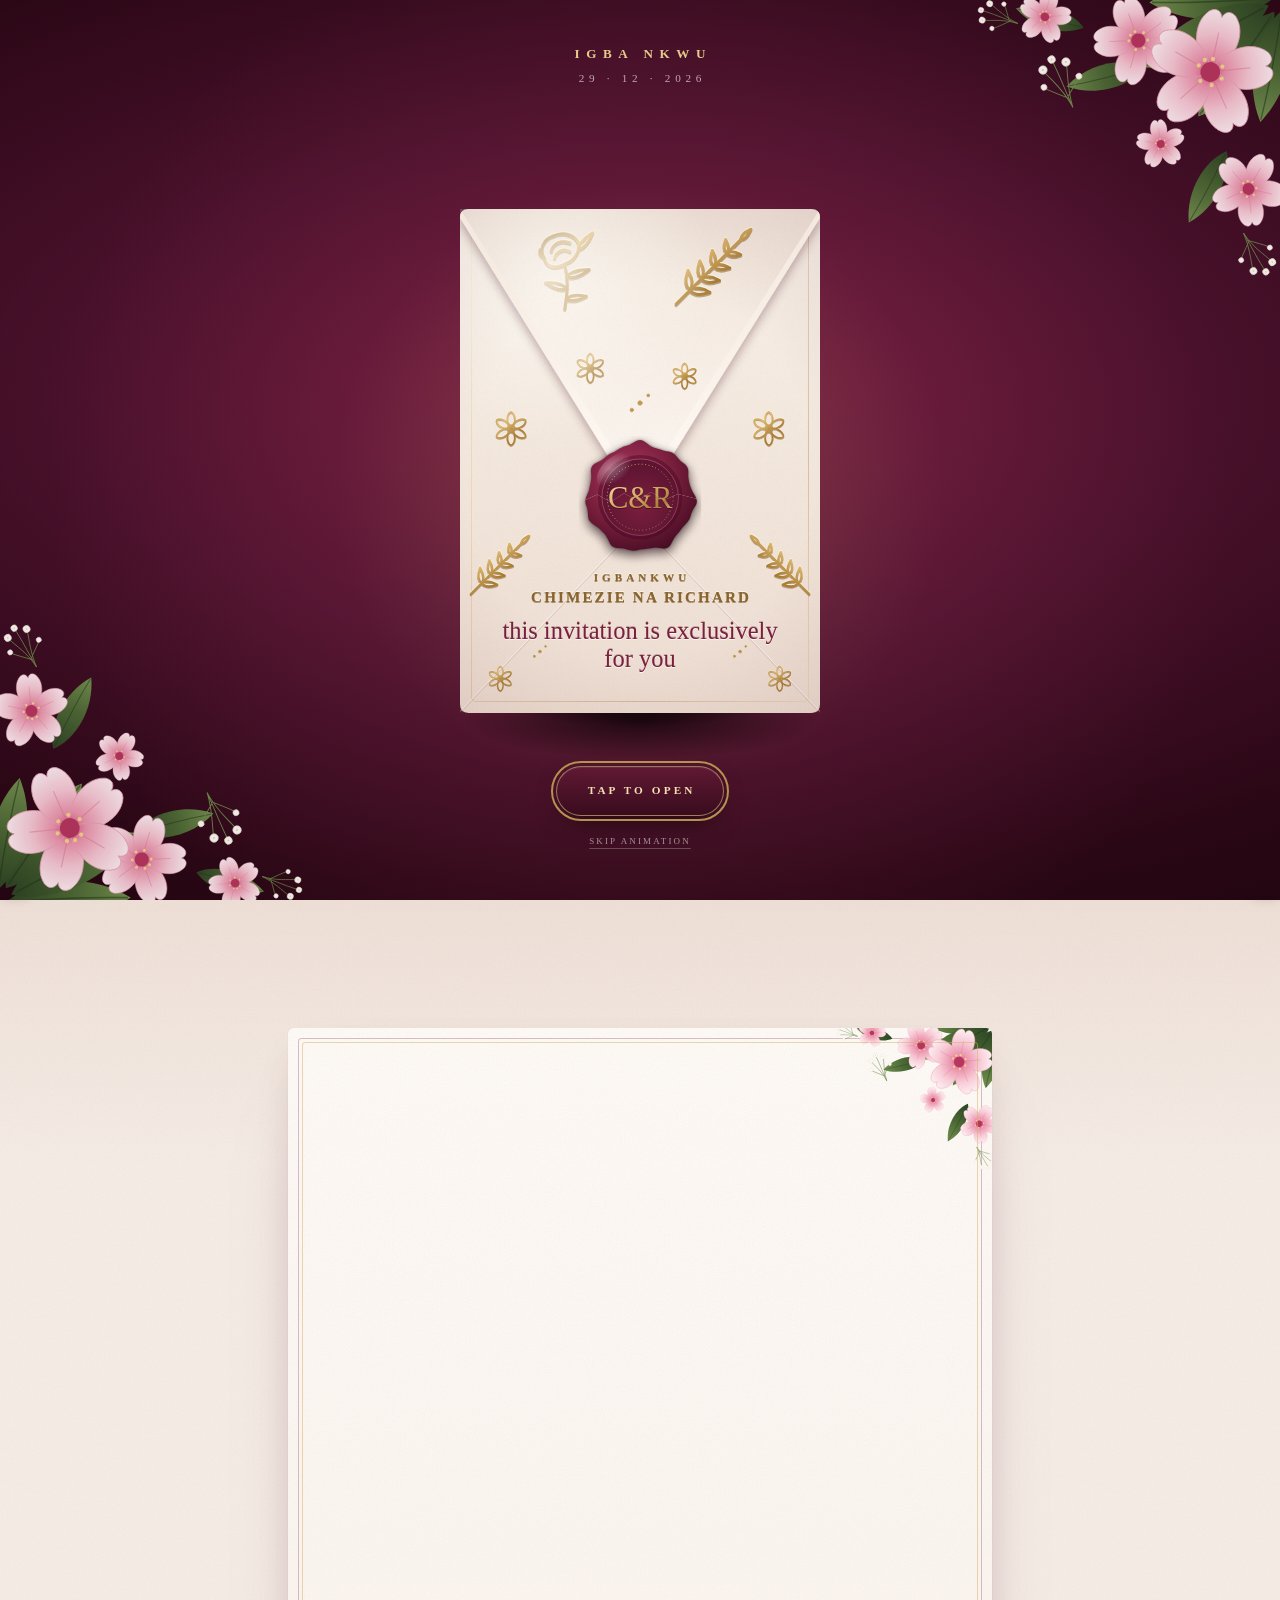
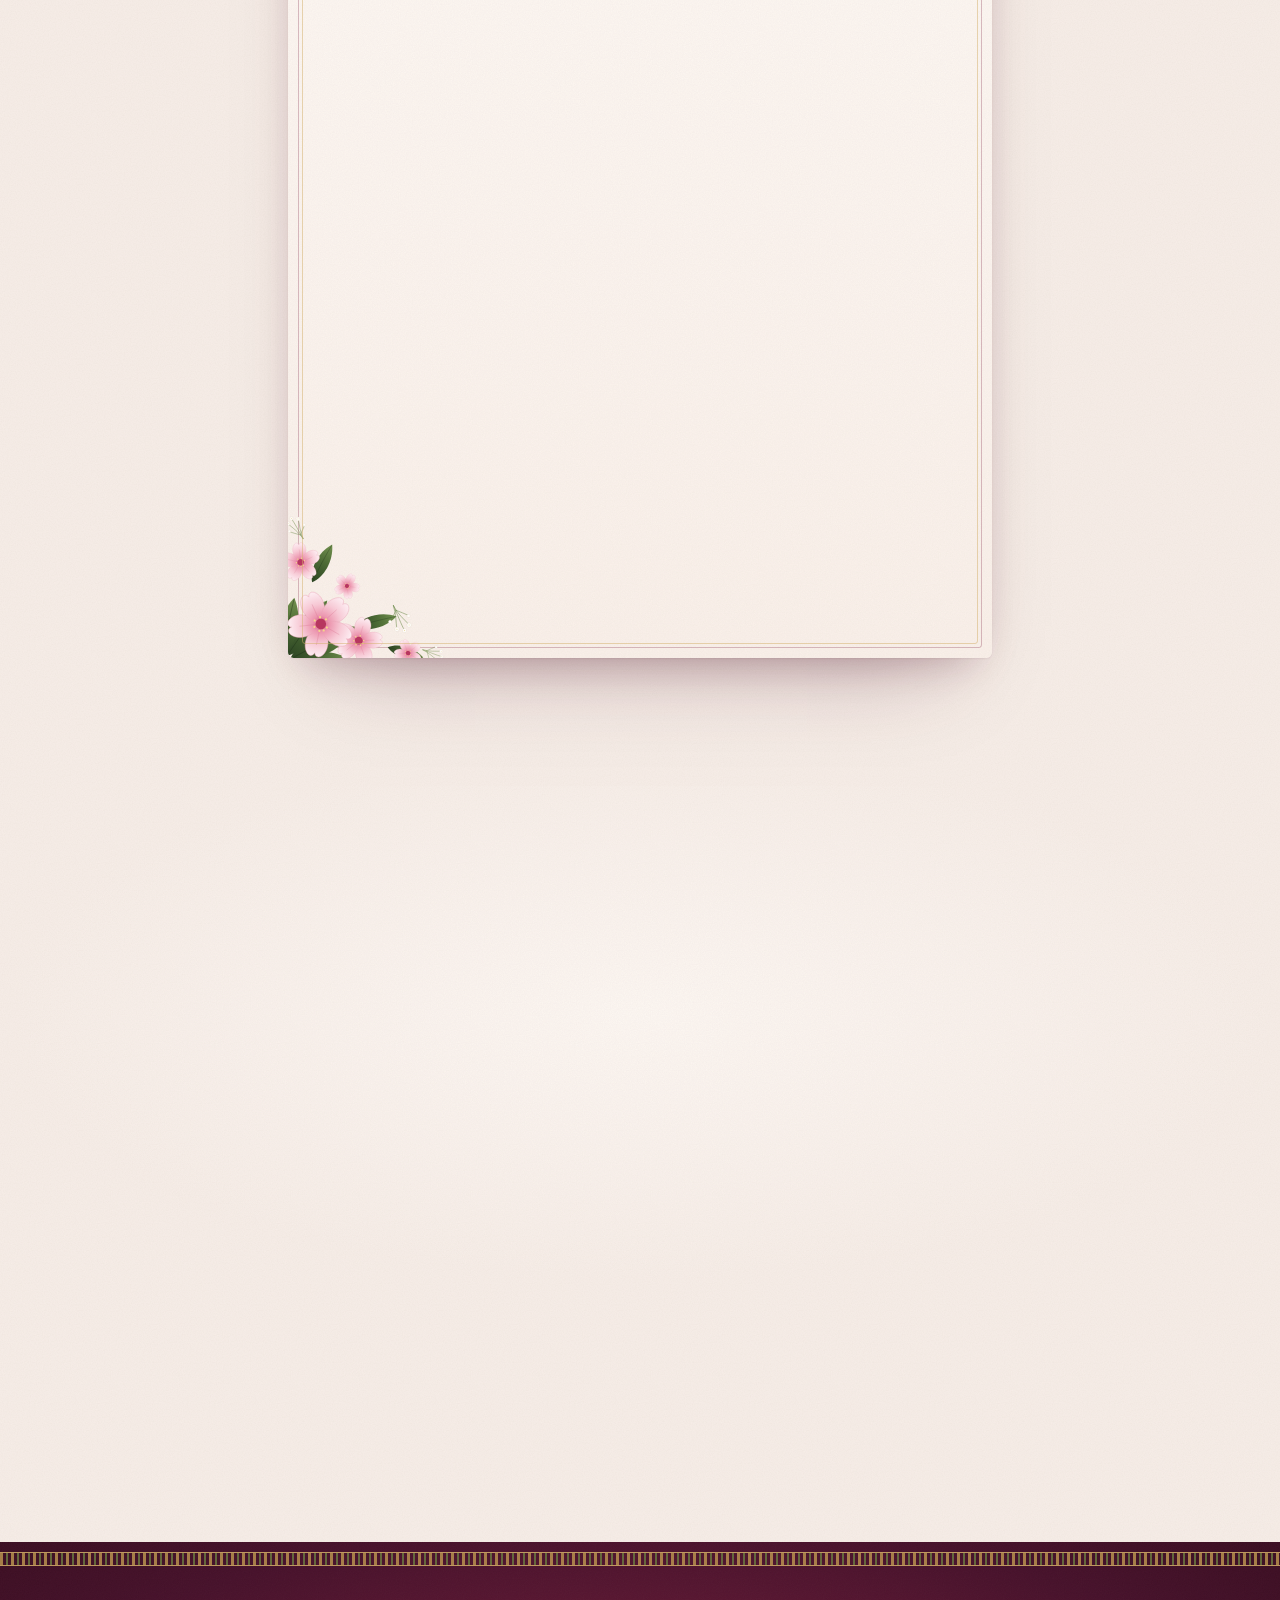
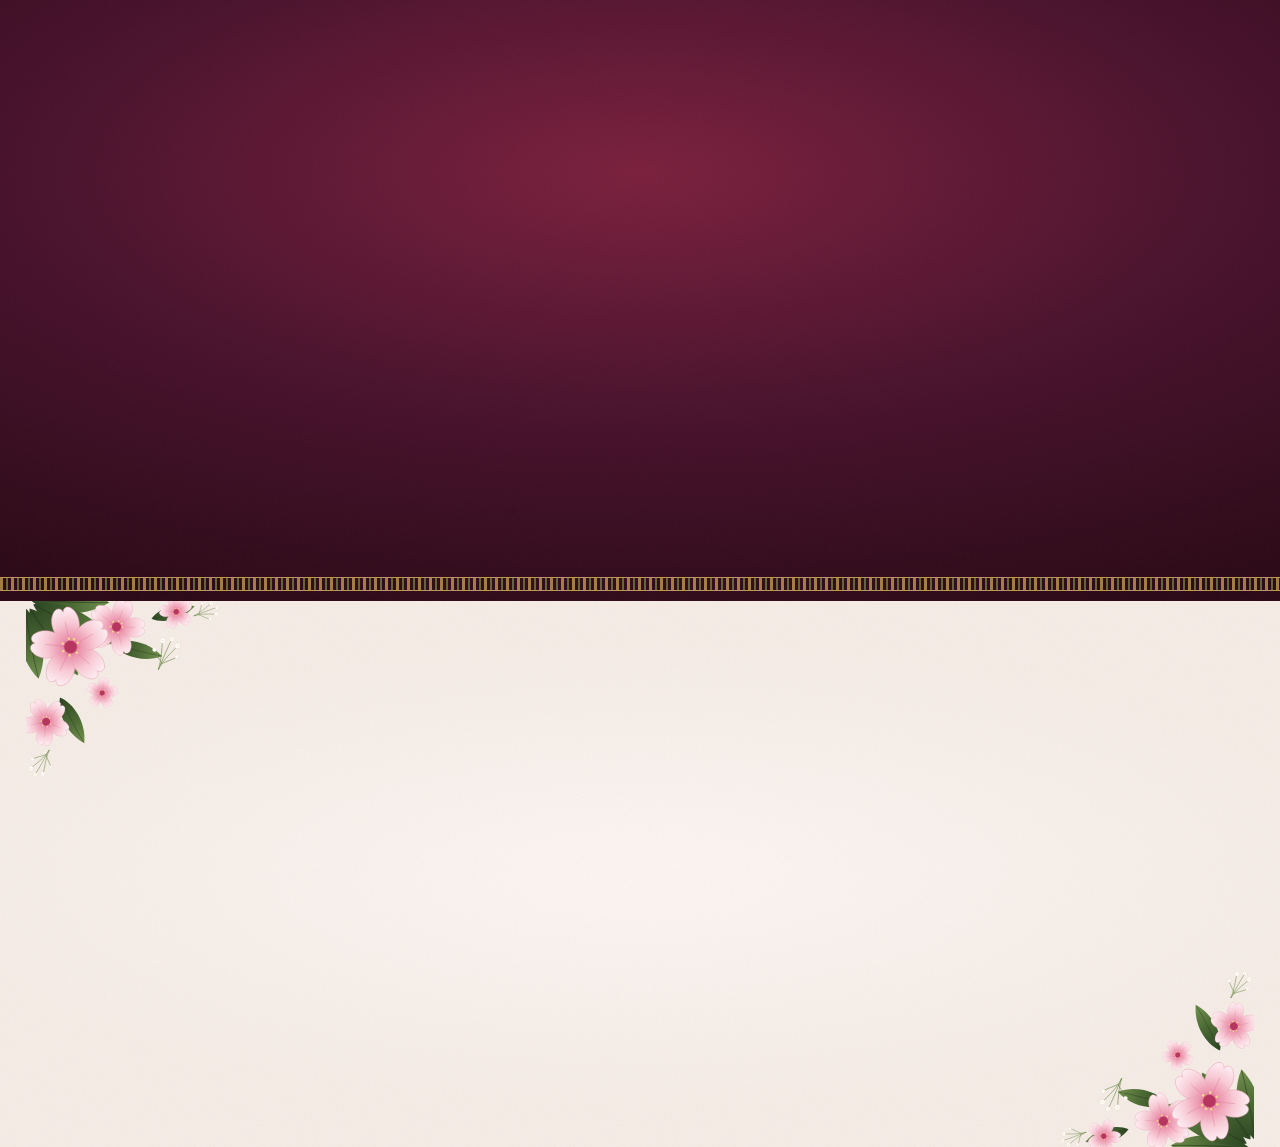
==== 02/index.html @ be4ee1d8 "Added the luxury feelings to the card openeing ..." ====
<!DOCTYPE html>
<html lang="en">

<head>
    <meta charset="UTF-8">
    <meta name="viewport" content="width=device-width, initial-scale=1, viewport-fit=cover">
    <!--
        Security: strict CSP (no inline scripts/styles). Verified to work when opened via file:// in Chromium.
        Google Fonts is the only third-party origin. Inline `style=""` attributes are intentionally not used.
    -->
    <meta http-equiv="Content-Security-Policy"
        content="default-src 'self'; script-src 'self'; style-src 'self' https://fonts.googleapis.com; font-src https://fonts.gstatic.com; img-src 'self' data:; media-src 'self'; connect-src 'self'; object-src 'none'; base-uri 'none'; form-action 'none'">
    <meta name="referrer" content="strict-origin-when-cross-origin">

    <title>Chimezie &amp; Richard · Traditional Marriage · 29.12.2026</title>
    <meta name="description"
        content="Together with their families, Chimezie Ekwe and Richard Chidi Chinaka invite you to their Traditional Marriage Ceremony — December 29th 2026, 1pm, Udechukwu Memorial School Compound.">
    <meta name="theme-color" content="#2A0715">
    <meta name="color-scheme" content="light">

    <!-- Social previews (WhatsApp/iMessage need an ABSOLUTE og:image URL once deployed) -->
    <meta property="og:type" content="website">
    <meta property="og:site_name" content="Chimezie &amp; Richard">
    <meta property="og:title" content="Chimezie &amp; Richard · Traditional Marriage Ceremony">
    <meta property="og:description"
        content="December 29th 2026 · 1pm · Udechukwu Memorial School Compound. Your presence will make our day more special.">
    <meta property="og:image" content="https://chimezie-and-richard.vercel.app/assets/og-image.jpg">
    <meta name="twitter:card" content="summary_large_image">

    <link rel="icon" type="image/svg+xml" href="assets/favicon.svg">

    <link rel="preconnect" href="https://fonts.googleapis.com">
    <link rel="preconnect" href="https://fonts.gstatic.com" crossorigin>
    <link rel="stylesheet"
        href="https://fonts.googleapis.com/css2?family=Cinzel:wght@500;600;700&amp;family=EB+Garamond:ital,wght@0,400;0,500;0,600;1,400;1,500&amp;family=Great+Vibes&amp;display=swap">

    <link rel="stylesheet" href="css/styles.css">
    <link rel="stylesheet" href="css/intro.css">
    <noscript>
        <link rel="stylesheet" href="css/noscript.css">
    </noscript>

    <!-- Classic deferred scripts (ES modules are blocked on file:// in Chromium). Order matters. -->
    <script src="js/music.js" defer></script>
    <script src="js/fx.js" defer></script>
    <script src="js/site.js" defer></script>
    <script src="js/calendar.js" defer></script>
    <script src="js/intro.js" defer></script>
</head>

<body>

    <!-- =====================================================================
         SVG LIBRARY — gradients, patterns, filters and reusable art symbols.
         Kept out of `display:none` so gradients resolve in every browser.
         ===================================================================== -->
    <svg class="sprite" aria-hidden="true" focusable="false" xmlns="http://www.w3.org/2000/svg">
        <defs>
            <radialGradient id="g-coral" cx=".36" cy=".3" r=".78">
                <stop offset="0" stop-color="#F7A383" />
                <stop offset=".45" stop-color="#D4623F" />
                <stop offset="1" stop-color="#9A331E" />
            </radialGradient>
            <linearGradient id="g-brass" x1="0" y1="0" x2="1" y2="0">
                <stop offset="0" stop-color="#6E4F1F" />
                <stop offset=".45" stop-color="#EBD08E" />
                <stop offset=".7" stop-color="#B38A45" />
                <stop offset="1" stop-color="#5E4219" />
            </linearGradient>
            <linearGradient id="g-gold" x1="0" y1="0" x2="1" y2="1">
                <stop offset="0" stop-color="#F6E2AC" />
                <stop offset=".45" stop-color="#D2AC62" />
                <stop offset=".75" stop-color="#A87F3D" />
                <stop offset="1" stop-color="#E7C987" />
            </linearGradient>
            <!-- foil gold tuned to read against cream paper (darker than #g-gold) -->
            <linearGradient id="g-foil" gradientUnits="userSpaceOnUse" x1="8" y1="0" x2="92" y2="100">
                <stop offset="0" stop-color="#8C6528" />
                <stop offset=".35" stop-color="#E3BE72" />
                <stop offset=".62" stop-color="#A87A33" />
                <stop offset="1" stop-color="#D8B062" />
            </linearGradient>
            <linearGradient id="g-wine-fold" x1="0" y1="0" x2="1" y2="1">
                <stop offset="0" stop-color="#9A2A50" />
                <stop offset=".45" stop-color="#6A1535" />
                <stop offset="1" stop-color="#3E0A20" />
            </linearGradient>
            <linearGradient id="g-wine-sheen" x1="0" y1="0" x2="1" y2="0">
                <stop offset="0" stop-color="#C24D78" stop-opacity="0" />
                <stop offset=".5" stop-color="#C24D78" stop-opacity=".55" />
                <stop offset="1" stop-color="#C24D78" stop-opacity="0" />
            </linearGradient>
            <radialGradient id="g-petal" gradientUnits="userSpaceOnUse" cx="0" cy="0" r="46">
                <stop offset="0" stop-color="#D24F78" />
                <stop offset=".26" stop-color="#EC96AF" />
                <stop offset=".62" stop-color="#F7C9D5" />
                <stop offset="1" stop-color="#FDECF1" />
            </radialGradient>
            <linearGradient id="g-leaf" x1="0" y1="0" x2="1" y2="0">
                <stop offset="0" stop-color="#2C4523" />
                <stop offset=".55" stop-color="#4D6B35" />
                <stop offset="1" stop-color="#739250" />
            </linearGradient>
            <linearGradient id="g-cup" x1="0" y1="0" x2="1" y2="0">
                <stop offset="0" stop-color="#2E3517" />
                <stop offset=".45" stop-color="#6F7A3F" />
                <stop offset="1" stop-color="#262C12" />
            </linearGradient>
            <radialGradient id="g-seal" cx=".4" cy=".36" r=".72">
                <stop offset="0" stop-color="#B23A63" />
                <stop offset=".55" stop-color="#7A1F3D" />
                <stop offset="1" stop-color="#420B20" />
            </radialGradient>
            <radialGradient id="g-seal-inner" cx=".5" cy=".6" r=".6">
                <stop offset="0" stop-color="#7A1F3D" />
                <stop offset="1" stop-color="#5A1330" />
            </radialGradient>
            <radialGradient id="g-seal-gloss" cx=".32" cy=".26" r=".42">
                <stop offset="0" stop-color="#FFFFFF" stop-opacity=".38" />
                <stop offset="1" stop-color="#FFFFFF" stop-opacity="0" />
            </radialGradient>
            <linearGradient id="g-env-paper" x1="0" y1="0" x2="0" y2="1">
                <stop offset="0" stop-color="#FBF4EC" />
                <stop offset="1" stop-color="#EFDFD3" />
            </linearGradient>
            <linearGradient id="g-env-flap" x1="0" y1="0" x2="0" y2="1">
                <stop offset="0" stop-color="#F4E8DD" />
                <stop offset="1" stop-color="#FFFAF4" />
            </linearGradient>
            <linearGradient id="g-env-depth" x1="0" y1="0" x2="0" y2="1">
                <stop offset="0" stop-color="#1B0A10" stop-opacity="0" />
                <stop offset=".7" stop-color="#1B0A10" stop-opacity=".45" />
            </linearGradient>

            <pattern id="p-liner" patternUnits="userSpaceOnUse" width="36" height="36">
                <rect width="36" height="36" fill="#46512A" />
                <path d="M18 5 31 18 18 31 5 18Z" fill="none" stroke="#D4AF6A" stroke-width="1" opacity=".5" />
                <path d="M18 12 24 18 18 24 12 18Z" fill="#D4AF6A" opacity=".32" />
                <circle cx="0" cy="0" r="1.6" fill="#D4AF6A" opacity=".55" />
                <circle cx="36" cy="0" r="1.6" fill="#D4AF6A" opacity=".55" />
                <circle cx="0" cy="36" r="1.6" fill="#D4AF6A" opacity=".55" />
                <circle cx="36" cy="36" r="1.6" fill="#D4AF6A" opacity=".55" />
            </pattern>

            <filter id="f-blur" x="-10%" y="-10%" width="120%" height="120%">
                <feGaussianBlur stdDeviation="5" />
            </filter>

            <filter id="f-flap-shadow" x="-10%" y="-10%" width="120%" height="135%">
                <feDropShadow dx="0" dy="7" stdDeviation="7" flood-color="#3A0A1E" flood-opacity=".3" />
            </filter>

            <!-- Petal (notched tip) used by the blossom -->
            <path id="shape-petal" d="M0 0C-15-9-22-33-10-45C-5-49-1-46 0-42C1-46 5-49 10-45C22-33 15-9 0 0Z" />

            <!-- Gold-foil line art for the envelope cover (stroke-only, 100x100 box) -->
            <g id="shape-foil-rose">
                <path d="M18 36C12 26 16 14 28 10" />
                <path d="M28 10C40 4 54 8 58 18" />
                <path d="M58 18C60 28 54 38 44 42" />
                <path d="M18 36C20 46 30 50 44 42" />
                <path d="M26 28C28 18 38 14 48 18" />
                <path d="M30 36C32 28 40 24 48 28" />
                <path d="M18 36C14 34 12 30 13 26" />
                <path d="M42 44C46 58 46 74 42 96" />
                <path d="M58.0 26.0C70.4 22.1 73.5 7.5 74.7 6.1C73.5 7.5 59.7 13.1 58.0 26.0Z" />
                <path d="M44.0 58.0C57.7 62.0 68.8 50.0 70.6 49.3C68.8 50.0 52.7 46.8 44.0 58.0Z" />
                <path d="M44.5 72.0C36.1 61.8 21.3 65.3 19.5 64.8C21.3 65.3 31.9 76.2 44.5 72.0Z" />
                <path d="M43.5 84.0C54.5 89.5 65.6 80.9 67.3 80.7C65.6 80.9 52.5 75.7 43.5 84.0Z" />
            </g>

            <g id="shape-foil-sprig">
                <path d="M12 90Q44 58 88 14" />
                <path d="M28.1 73.9C35.7 63.2 26.1 51.8 26.0 50.2C26.1 51.8 18.6 64.7 28.1 73.9Z" />
                <path d="M28.1 73.9C37.3 83.4 50.2 75.9 51.8 76.0C50.2 75.9 38.8 66.3 28.1 73.9Z" />
                <path d="M41.7 60.3C48.6 50.6 40.0 40.4 39.9 38.9C40.0 40.4 33.3 52.0 41.7 60.3Z" />
                <path d="M41.7 60.3C50.0 68.7 61.6 62.0 63.1 62.1C61.6 62.0 51.4 53.4 41.7 60.3Z" />
                <path d="M56.3 45.7C62.4 37.2 54.8 28.2 54.6 26.8C54.8 28.2 48.8 38.4 56.3 45.7Z" />
                <path d="M56.3 45.7C63.6 53.2 73.8 47.2 75.2 47.4C73.8 47.2 64.8 39.6 56.3 45.7Z" />
                <path d="M71.7 30.3C77.0 22.9 70.4 15.0 70.3 13.9C70.4 15.0 65.2 23.9 71.7 30.3Z" />
                <path d="M71.7 30.3C78.1 36.8 87.0 31.6 88.1 31.7C87.0 31.6 79.1 25.0 71.7 30.3Z" />
                <path d="M88.0 14.0C96.9 12.8 99.2 2.8 100.0 2.0C99.2 2.8 89.2 5.1 88.0 14.0Z" />
            </g>

            <g id="shape-foil-daisy">
                <path d="M50.0 50.0C63.0 36.1 56.5 19.3 50.0 17.0C43.5 19.3 37.0 36.1 50.0 50.0Z" />
                <path d="M50.0 50.0C68.5 54.3 79.8 40.3 78.6 33.5C73.3 29.0 55.5 31.8 50.0 50.0Z" />
                <path d="M50.0 50.0C55.5 68.2 73.3 71.0 78.6 66.5C79.8 59.7 68.5 45.7 50.0 50.0Z" />
                <path d="M50.0 50.0C37.0 63.9 43.5 80.7 50.0 83.0C56.5 80.7 63.0 63.9 50.0 50.0Z" />
                <path d="M50.0 50.0C31.5 45.7 20.2 59.7 21.4 66.5C26.7 71.0 44.5 68.2 50.0 50.0Z" />
                <path d="M50.0 50.0C44.5 31.8 26.7 29.0 21.4 33.5C20.2 40.3 31.5 54.3 50.0 50.0Z" />
                <circle cx="50" cy="50" r="7" />
                <circle cx="50" cy="50" r="2.8" fill="currentColor" />
            </g>

            <g id="shape-foil-dots">
                <circle cx="24" cy="70" r="5" fill="currentColor" />
                <circle cx="50" cy="48" r="6.5" fill="currentColor" />
                <circle cx="76" cy="24" r="4" fill="currentColor" />
            </g>

            <!-- Draped akwete-style fabric (shared by both fabric corners) -->
            <g id="shape-fabric">
                <path d="M0 0H268C240 22 216 42 192 68C152 112 108 144 66 198C42 228 20 252 0 270Z"
                    fill="url(#g-wine-fold)" />
                <path d="M0 0H160C124 44 72 86 0 158Z" fill="url(#g-wine-sheen)" opacity=".7" />
                <path d="M0 96C40 70 86 38 122 0" stroke="#3A0A1E" stroke-width="10" opacity=".25" fill="none" />
                <path d="M0 212C58 160 120 110 176 40" stroke="#C24D78" stroke-width="6" opacity=".18" fill="none" />
                <path d="M254 0C230 20 208 40 184 64C144 106 100 140 58 192C36 220 16 242 0 258" fill="none"
                    stroke="#D9B872" stroke-width="18" />
                <path d="M254 0C230 20 208 40 184 64C144 106 100 140 58 192C36 220 16 242 0 258" fill="none"
                    stroke="#5A1330" stroke-width="14" />
                <path d="M254 0C230 20 208 40 184 64C144 106 100 140 58 192C36 220 16 242 0 258" fill="none"
                    stroke="#C9A15A" stroke-width="9" stroke-dasharray="3 2.6" />
                <path d="M254 0C230 20 208 40 184 64C144 106 100 140 58 192C36 220 16 242 0 258" fill="none"
                    stroke="#4F5A2E" stroke-width="2.4" />
            </g>
        </defs>

        <!-- Ornaments & icons ------------------------------------------------ -->
        <symbol id="i-knot" viewBox="0 0 48 48">
            <g fill="none" stroke="currentColor" stroke-width="2" stroke-linejoin="round">
                <path d="M24 5 33.5 14.5 24 24 14.5 14.5Z" />
                <path d="M43 24 33.5 33.5 24 24 33.5 14.5Z" />
                <path d="M24 43 14.5 33.5 24 24 33.5 33.5Z" />
                <path d="M5 24 14.5 14.5 24 24 14.5 33.5Z" />
                <path d="M24 17.5 30.5 24 24 30.5 17.5 24Z" />
            </g>
            <g fill="currentColor">
                <circle cx="24" cy="1.8" r="1.6" />
                <circle cx="46.2" cy="24" r="1.6" />
                <circle cx="24" cy="46.2" r="1.6" />
                <circle cx="1.8" cy="24" r="1.6" />
            </g>
        </symbol>

        <symbol id="i-leafline" viewBox="0 0 120 16">
            <path d="M0 8H98" stroke="currentColor" stroke-width="1" />
            <path d="M98 8C104 1.5 113 1.5 120 8 113 14.5 104 14.5 98 8Z" fill="currentColor" />
            <path d="M86 8C90 3.5 95 3 99 4.5M86 8C90 12.5 95 13 99 11.5" stroke="currentColor" stroke-width="1"
                fill="none" />
        </symbol>

        <symbol id="i-flourish" viewBox="0 0 120 24">
            <path d="M60 12C50 2 36 2 30 10 26 15 18 15 14 11M60 12C70 2 84 2 90 10 94 15 102 15 106 11" fill="none"
                stroke="currentColor" stroke-width="1.6" stroke-linecap="round" />
            <path d="M60 5 65 12 60 19 55 12Z" fill="currentColor" />
            <circle cx="8" cy="11" r="1.8" fill="currentColor" />
            <circle cx="112" cy="11" r="1.8" fill="currentColor" />
        </symbol>

        <symbol id="i-calendar" viewBox="0 0 24 24">
            <g fill="none" stroke="currentColor" stroke-width="1.6" stroke-linecap="round">
                <rect x="3" y="5" width="18" height="16" rx="2.2" />
                <path d="M3 10h18M8 3v4M16 3v4" />
            </g>
            <g fill="currentColor">
                <circle cx="8" cy="14" r="1" />
                <circle cx="12" cy="14" r="1" />
                <circle cx="16" cy="14" r="1" />
                <circle cx="8" cy="17.6" r="1" />
                <circle cx="12" cy="17.6" r="1" />
            </g>
        </symbol>
        <symbol id="i-clock" viewBox="0 0 24 24">
            <g fill="none" stroke="currentColor" stroke-width="1.6" stroke-linecap="round" stroke-linejoin="round">
                <circle cx="12" cy="12" r="9" />
                <path d="M12 7v5l3.4 2.2" />
            </g>
        </symbol>
        <symbol id="i-pin" viewBox="0 0 24 24">
            <g fill="none" stroke="currentColor" stroke-width="1.6" stroke-linejoin="round">
                <path d="M12 21.5s-7-6.3-7-11.8a7 7 0 0 1 14 0c0 5.5-7 11.8-7 11.8Z" />
                <circle cx="12" cy="9.7" r="2.6" />
            </g>
        </symbol>
        <symbol id="i-arrow" viewBox="0 0 24 24">
            <path d="M5 12h14M13 6l6 6-6 6" fill="none" stroke="currentColor" stroke-width="1.8"
                stroke-linecap="round" stroke-linejoin="round" />
        </symbol>
        <symbol id="i-download" viewBox="0 0 24 24">
            <path d="M12 4v11m-5-5 5 5 5-5M5 20h14" fill="none" stroke="currentColor" stroke-width="1.8"
                stroke-linecap="round" stroke-linejoin="round" />
        </symbol>
        <symbol id="i-chevron-down" viewBox="0 0 24 24">
            <path d="m6 9 6 6 6-6" fill="none" stroke="currentColor" stroke-width="1.6" stroke-linecap="round"
                stroke-linejoin="round" />
        </symbol>

        <!-- Florals ---------------------------------------------------------- -->
        <symbol id="i-blossom" viewBox="-50 -50 100 100">
            <g fill="url(#g-petal)" stroke="#E7A2B5" stroke-width=".6">
                <use href="#shape-petal" />
                <use href="#shape-petal" transform="rotate(72)" />
                <use href="#shape-petal" transform="rotate(144)" />
                <use href="#shape-petal" transform="rotate(216)" />
                <use href="#shape-petal" transform="rotate(288)" />
            </g>
            <g stroke="#D9728F" stroke-width=".9" opacity=".45" fill="none" stroke-linecap="round">
                <path d="M0-7V-30" />
                <path d="M0-7V-30" transform="rotate(72)" />
                <path d="M0-7V-30" transform="rotate(144)" />
                <path d="M0-7V-30" transform="rotate(216)" />
                <path d="M0-7V-30" transform="rotate(288)" />
            </g>
            <circle r="7.5" fill="#B7365F" />
            <g fill="#F4D58A">
                <circle cx="0" cy="-10" r="1.6" />
                <circle cx="8.1" cy="-5.9" r="1.6" />
                <circle cx="9.5" cy="3.1" r="1.6" />
                <circle cx="3.1" cy="9.5" r="1.6" />
                <circle cx="-5.9" cy="8.1" r="1.6" />
                <circle cx="-9.5" cy="-3.1" r="1.6" />
                <circle cx="-5.9" cy="-8.1" r="1.6" />
            </g>
        </symbol>

        <symbol id="i-leaf" viewBox="0 0 100 40">
            <path d="M2 20C24 2 66-1 98 20 66 41 24 38 2 20Z" fill="url(#g-leaf)" />
            <path d="M6 20C40 18.5 70 18.5 96 20" stroke="#22361B" stroke-width="1.2" fill="none" opacity=".55" />
        </symbol>

        <symbol id="i-buds" viewBox="0 0 60 60">
            <g stroke="#6E8C4B" stroke-width=".9" fill="none" stroke-linecap="round">
                <path d="M30 60C29 40 22 28 18 15M30 60C30 40 31 22 30 9M30 60C32 42 38 30 42 17M30 50C24 44 16 36 12 31M30 48C38 42 44 38 48 35" />
            </g>
            <g fill="#FFFDF9" stroke="#E0D3C7" stroke-width=".6">
                <circle cx="18" cy="14" r="4.2" />
                <circle cx="30" cy="8" r="3.8" />
                <circle cx="42" cy="16" r="4.2" />
                <circle cx="12" cy="30" r="3" />
                <circle cx="48" cy="34" r="3" />
            </g>
            <g fill="#EAD9A0">
                <circle cx="18" cy="14" r="1" />
                <circle cx="30" cy="8" r="1" />
                <circle cx="42" cy="16" r="1" />
            </g>
        </symbol>

        <!-- Corner cluster: blossoms, leaves & buds (anchored to top-right) -->
        <symbol id="art-blossoms" viewBox="0 0 320 320">
            <use href="#i-leaf" width="130" height="46" transform="translate(324 -2) rotate(178) translate(0 -23)" />
            <use href="#i-leaf" width="156" height="52" transform="translate(324 -2) rotate(154) translate(0 -26)" />
            <use href="#i-leaf" width="146" height="48" transform="translate(324 -2) rotate(126) translate(0 -24)" />
            <use href="#i-leaf" width="124" height="42" transform="translate(324 -2) rotate(101) translate(0 -21)" />
            <use href="#i-leaf" width="84" height="30" transform="translate(206 58) rotate(166) translate(0 -15)" />
            <use href="#i-leaf" width="86" height="30" transform="translate(276 128) rotate(118) translate(0 -15)" />
            <use href="#i-leaf" width="72" height="26" transform="translate(150 26) rotate(196) translate(0 -13)" />
            <use href="#i-buds" x="98" y="44" width="54" height="54" transform="rotate(-24 125 71)" />
            <use href="#i-buds" x="276" y="204" width="46" height="46" transform="rotate(150 299 227)" />
            <use href="#i-buds" x="48" y="-6" width="40" height="40" transform="rotate(-70 68 14)" />
            <use href="#i-blossom" x="152" y="-6" width="84" height="84" transform="rotate(-20 194 36)" />
            <use href="#i-blossom" x="86" y="-10" width="50" height="50" transform="rotate(14 111 15)" />
            <use href="#i-blossom" x="257" y="133" width="70" height="70" transform="rotate(30 292 168)" />
            <use href="#i-blossom" x="191" y="105" width="46" height="46" transform="rotate(-8 214 128)" />
            <use href="#i-blossom" x="199" y="5" width="118" height="118" transform="rotate(12 258 64)" />
        </symbol>

        <!-- Corner: burgundy akwete fabric with coral beads (anchored to top-left) -->
        <symbol id="art-fabric-beads" viewBox="0 0 320 320">
            <use href="#shape-fabric" />
            <g>
                <circle cx="-1.9" cy="161.1" r="5.6" fill="url(#g-coral)" />
                <circle cx="8.0" cy="153.8" r="5.6" fill="url(#g-coral)" />
                <circle cx="17.8" cy="146.3" r="5.6" fill="url(#g-coral)" />
                <circle cx="27.3" cy="138.6" r="5.6" fill="url(#g-coral)" />
                <rect x="32.6" y="126.7" width="8" height="7.8" rx="2" transform="rotate(49 36.6 130.6)"
                    fill="url(#g-brass)" />
                <circle cx="45.7" cy="122.4" r="5.6" fill="url(#g-coral)" />
                <circle cx="54.5" cy="113.9" r="5.6" fill="url(#g-coral)" />
                <circle cx="63.2" cy="105.2" r="5.6" fill="url(#g-coral)" />
                <circle cx="71.6" cy="96.4" r="5.6" fill="url(#g-coral)" />
                <rect x="75.8" y="83.4" width="8" height="7.8" rx="2" transform="rotate(41 79.8 87.3)"
                    fill="url(#g-brass)" />
                <circle cx="87.9" cy="78.0" r="5.6" fill="url(#g-coral)" />
                <circle cx="95.7" cy="68.5" r="5.6" fill="url(#g-coral)" />
                <circle cx="103.2" cy="58.8" r="5.6" fill="url(#g-coral)" />
                <circle cx="110.6" cy="49.0" r="5.6" fill="url(#g-coral)" />
                <rect x="113.8" y="35.1" width="8" height="7.8" rx="2" transform="rotate(35 117.8 39.0)"
                    fill="url(#g-brass)" />
                <circle cx="124.7" cy="28.9" r="5.6" fill="url(#g-coral)" />
                <circle cx="131.4" cy="18.7" r="5.6" fill="url(#g-coral)" />
                <circle cx="137.9" cy="8.3" r="5.6" fill="url(#g-coral)" />
                <circle cx="144.3" cy="-2.1" r="5.6" fill="url(#g-coral)" />
            </g>
            <g>
                <circle cx="1.2" cy="227.7" r="7.2" fill="url(#g-coral)" />
                <circle cx="14.3" cy="219.0" r="7.2" fill="url(#g-coral)" />
                <circle cx="27.2" cy="209.9" r="7.2" fill="url(#g-coral)" />
                <circle cx="39.8" cy="200.7" r="7.2" fill="url(#g-coral)" />
                <circle cx="52.2" cy="191.1" r="7.2" fill="url(#g-coral)" />
                <rect x="60.4" y="176.2" width="8" height="10.1" rx="2" transform="rotate(50 64.4 181.2)"
                    fill="url(#g-brass)" />
                <circle cx="76.4" cy="171.1" r="7.2" fill="url(#g-coral)" />
                <circle cx="88.1" cy="160.7" r="7.2" fill="url(#g-coral)" />
                <circle cx="99.6" cy="150.0" r="7.2" fill="url(#g-coral)" />
                <circle cx="110.9" cy="139.1" r="7.2" fill="url(#g-coral)" />
                <circle cx="121.9" cy="128.0" r="7.2" fill="url(#g-coral)" />
                <rect x="128.8" y="111.6" width="8" height="10.1" rx="2" transform="rotate(43 132.8 116.6)"
                    fill="url(#g-brass)" />
                <circle cx="143.4" cy="105.0" r="7.2" fill="url(#g-coral)" />
                <circle cx="153.7" cy="93.3" r="7.2" fill="url(#g-coral)" />
                <circle cx="163.9" cy="81.3" r="7.2" fill="url(#g-coral)" />
                <circle cx="173.9" cy="69.1" r="7.2" fill="url(#g-coral)" />
                <circle cx="183.6" cy="56.8" r="7.2" fill="url(#g-coral)" />
                <rect x="189.1" y="39.3" width="8" height="10.1" rx="2" transform="rotate(37 193.1 44.3)"
                    fill="url(#g-brass)" />
                <circle cx="202.3" cy="31.7" r="7.2" fill="url(#g-coral)" />
                <circle cx="211.4" cy="18.9" r="7.2" fill="url(#g-coral)" />
                <circle cx="220.2" cy="5.9" r="7.2" fill="url(#g-coral)" />
                <circle cx="228.9" cy="-7.2" r="7.2" fill="url(#g-coral)" />
            </g>
        </symbol>

        <!-- Corner: fabric + carved palm-wine cup (rendered rotated into the bottom-right) -->
        <symbol id="art-fabric-cup" viewBox="0 0 320 320">
            <use href="#shape-fabric" />
            <g transform="translate(132 22) rotate(180 60 75)">
                <ellipse cx="60" cy="140" rx="46" ry="8" fill="#2A0715" opacity=".35" />
                <path d="M14 30C14 90 24 128 60 136 96 128 106 90 106 30Z" fill="url(#g-cup)" />
                <path d="M17 52Q60 66 103 52M22 98Q60 112 98 98" fill="none" stroke="url(#g-gold)"
                    stroke-width="2.6" />
                <path d="M20 75 30 67 40 77 50 67 60 77 70 67 80 77 90 67 100 75" fill="none"
                    stroke="url(#g-gold)" stroke-width="1.6" stroke-linejoin="round" />
                <path d="M30 42C30 90 36 114 50 126" stroke="#FFFFFF" stroke-opacity=".16" stroke-width="5"
                    stroke-linecap="round" fill="none" />
                <ellipse cx="60" cy="30" rx="46" ry="12" fill="#2A1810" stroke="url(#g-gold)" stroke-width="3" />
            </g>
        </symbol>

        <!-- Wax seal (burgundy wax, gold monogram) -->
        <symbol id="i-seal" viewBox="0 0 200 200">
            <path
                d="M188.3 95.5Q191.5 100.0 192.4 104.9Q193.2 109.8 190.2 114.2Q187.1 118.5 185.1 122.8Q183.1 127.0 182.1 131.6Q181.1 136.1 178.0 139.7Q175.0 143.3 171.8 146.6Q168.6 149.8 166.1 153.5Q163.6 157.2 160.4 160.4Q157.3 163.6 154.9 167.9Q152.5 172.3 150.0 177.2Q147.5 182.2 142.5 183.3Q137.5 184.3 132.1 183.1Q126.6 181.9 122.2 182.6Q117.7 183.3 113.3 184.0Q108.9 184.8 104.5 185.1Q100.0 185.4 95.4 186.6Q90.8 187.8 86.2 187.2Q81.6 186.7 77.2 185.0Q72.9 183.4 67.8 183.6Q62.7 183.8 58.0 182.4Q53.2 181.0 50.8 176.0Q48.4 171.0 46.2 166.6Q44.0 162.2 40.9 159.1Q37.8 156.0 34.7 152.9Q31.6 149.7 27.3 147.1Q22.9 144.5 19.1 141.1Q15.3 137.7 15.0 132.7Q14.7 127.7 14.3 123.0Q13.9 118.3 11.9 113.9Q9.9 109.5 10.6 104.7Q11.3 100.0 13.5 95.6Q15.8 91.1 16.7 86.8Q17.6 82.5 18.6 78.2Q19.6 73.9 19.9 69.2Q20.2 64.5 19.5 58.8Q18.9 53.2 21.6 49.1Q24.3 45.0 29.5 43.1Q34.8 41.3 38.5 38.6Q42.3 35.9 45.6 32.8Q48.9 29.7 53.1 27.9Q57.3 26.1 61.2 23.7Q65.0 21.3 69.0 19.2Q73.1 17.1 77.5 16.1Q82.0 15.2 86.2 12.4Q90.5 9.6 95.2 7.4Q100.0 5.2 104.7 7.7Q109.4 10.3 113.5 13.8Q117.6 17.2 121.8 18.6Q126.0 19.9 130.2 21.4Q134.3 22.9 138.9 23.9Q143.4 24.9 148.3 25.8Q153.3 26.7 156.6 30.1Q159.9 33.5 162.7 37.2Q165.5 41.0 169.8 43.6Q174.1 46.1 176.6 50.3Q179.0 54.4 178.7 59.7Q178.3 65.1 178.9 69.6Q179.5 74.2 180.7 78.4Q182.0 82.6 183.6 86.8Q185.2 91.0 188.3 95.5Z"
                fill="url(#g-seal)" />
            <circle cx="100" cy="100" r="66" fill="none" stroke="#3E0A1E" stroke-width="6" opacity=".45" />
            <circle cx="100" cy="100" r="62" fill="url(#g-seal-inner)" />
            <circle cx="100" cy="100" r="62.5" fill="none" stroke="#C35A80" stroke-width="1.4" opacity=".55" />
            <circle cx="100" cy="100" r="54" fill="none" stroke="url(#g-gold)" stroke-width="1.6"
                stroke-dasharray="1.5 4.2" opacity=".85" />
            <text x="100" y="118.8" text-anchor="middle" font-family="'Great Vibes', cursive" font-size="50"
                fill="#3E0A1E" opacity=".6">C&amp;R</text>
            <text x="100" y="117" text-anchor="middle" font-family="'Great Vibes', cursive" font-size="50"
                fill="url(#g-gold)">C&amp;R</text>
            <ellipse cx="72" cy="58" rx="46" ry="30" fill="url(#g-seal-gloss)" transform="rotate(-28 72 58)" />
        </symbol>

        <!-- Embossed gold foil: each shape stamped 3x (shadow below, highlight above, gold on top) -->
        <symbol id="foil-rose" viewBox="0 0 100 100" overflow="visible">
            <g fill="none" stroke="currentColor" stroke-width="3.6" stroke-linecap="round" stroke-linejoin="round">
                <use href="#shape-foil-rose" color="#7A5A21" opacity=".5" transform="translate(0 1.7)" />
                <use href="#shape-foil-rose" color="#FFFAE8" opacity=".9" transform="translate(0 -1.5)" />
                <g stroke="url(#g-foil)">
                    <use href="#shape-foil-rose" />
                </g>
            </g>
        </symbol>
        <symbol id="foil-sprig" viewBox="0 0 100 100" overflow="visible">
            <g fill="none" stroke="currentColor" stroke-width="3.6" stroke-linecap="round" stroke-linejoin="round">
                <use href="#shape-foil-sprig" color="#7A5A21" opacity=".5" transform="translate(0 1.7)" />
                <use href="#shape-foil-sprig" color="#FFFAE8" opacity=".9" transform="translate(0 -1.5)" />
                <g stroke="url(#g-foil)">
                    <use href="#shape-foil-sprig" />
                </g>
            </g>
        </symbol>
        <symbol id="foil-daisy" viewBox="0 0 100 100" overflow="visible">
            <g fill="none" stroke="currentColor" stroke-width="3.6" stroke-linecap="round" stroke-linejoin="round">
                <use href="#shape-foil-daisy" color="#7A5A21" opacity=".5" transform="translate(0 1.7)" />
                <use href="#shape-foil-daisy" color="#FFFAE8" opacity=".9" transform="translate(0 -1.5)" />
                <g stroke="url(#g-foil)" color="#A87A33">
                    <use href="#shape-foil-daisy" />
                </g>
            </g>
        </symbol>
        <symbol id="foil-dots" viewBox="0 0 100 100" overflow="visible">
            <g fill="none" stroke="currentColor" stroke-width="2" stroke-linecap="round">
                <use href="#shape-foil-dots" color="#7A5A21" opacity=".5" transform="translate(0 1.7)" />
                <use href="#shape-foil-dots" color="#FFFAE8" opacity=".9" transform="translate(0 -1.5)" />
                <use href="#shape-foil-dots" color="#BE9647" />
            </g>
        </symbol>
    </svg>

    <!-- =====================================================================
         INTRO — code-built envelope with wax seal. Removed from the DOM once
         opened. If JS never runs, css/intro.css fades it out automatically.
         ===================================================================== -->
    <div class="intro" id="intro" role="dialog" aria-modal="true" aria-labelledby="intro-label">
        <p class="sr-only" id="intro-label">Invitation to the Traditional Marriage Ceremony of Chimezie Ekwe and
            Richard Chidi Chinaka. Press the button to open.</p>

        <div class="intro__backdrop" aria-hidden="true">
            <span class="intro__glow"></span>
            <svg class="intro__corner intro__corner--tr">
                <use href="#art-blossoms" />
            </svg>
            <svg class="intro__corner intro__corner--bl">
                <use href="#art-blossoms" />
            </svg>
        </div>

        <header class="intro__top" aria-hidden="true">
            <span class="intro__eyebrow">Igba Nkwu</span>
            <span class="intro__date">29 · 12 · 2026</span>
        </header>

        <div class="intro__scene" id="intro-scene" aria-hidden="true">
            <div class="envelope" id="envelope">
                <div class="envelope__float" id="envelope-float">

                    <!-- 1. Inside of the envelope (liner visible through the opening) -->
                    <svg class="envelope__back" viewBox="0 0 500 700" preserveAspectRatio="none">
                        <rect width="500" height="700" rx="12" fill="url(#p-liner)" />
                        <rect width="500" height="700" rx="12" fill="url(#g-env-depth)" />
                    </svg>

                    <!-- 2. Inner face of the flap (shown after the flap passes 90°) -->
                    <div class="envelope__liner" id="envelope-liner">
                        <svg viewBox="0 0 500 400" preserveAspectRatio="none">
                            <path d="M0 388Q0 400 12 400H488Q500 400 500 388L264 12Q250-8 236 12Z" fill="#EFE0D4" />
                            <path d="M26 392H474L250 34Z" fill="url(#p-liner)" />
                            <path d="M26 392H474L250 34Z" fill="none" stroke="#D4AF6A" stroke-width="2"
                                opacity=".7" />
                        </svg>
                        <span class="envelope__liner-shade" id="envelope-liner-shade"></span>
                    </div>

                    <!-- 3. The invitation card tucked inside -->
                    <div class="envelope__card" id="envelope-card">
                        <div class="mini-card">
                            <svg class="mini-card__knot">
                                <use href="#i-knot" />
                            </svg>
                            <p class="mini-card__caps">Together with their families</p>
                            <p class="mini-card__name">Chimezie</p>
                            <p class="mini-card__and">and</p>
                            <p class="mini-card__name">Richard</p>
                            <p class="mini-card__date">December 29th 2026</p>
                        </div>
                        <span class="envelope__card-sheen" id="envelope-card-sheen"></span>
                    </div>

                    <!-- 4. Front pocket with gold-foil inscription -->
                    <div class="envelope__pocket">
                        <svg viewBox="0 0 500 700" preserveAspectRatio="none">
                            <!-- soft shadow the pocket edge casts onto the card (drawn first, half covered) -->
                            <path d="M0 4 250 384 500 4" fill="none" stroke="#2A0715" stroke-width="16"
                                opacity=".16" filter="url(#f-blur)" />
                            <path d="M0 12Q0 0 12 2L250 380 488 2Q500 0 500 12V688Q500 700 488 700H12Q0 700 0 688Z"
                                fill="url(#g-env-paper)" />
                            <path d="M4 6 250 382 496 6" fill="none" stroke="#FFFFFF" stroke-width="2" opacity=".8" />
                            <path d="M0 700 214 474Q250 440 286 474L500 700" fill="none" stroke="#8A5A4A"
                                stroke-width="1.4" opacity=".16" />
                            <path d="M0 698 214 472Q250 438 286 472L500 698" fill="none" stroke="#FFFFFF"
                                stroke-width="1.2" opacity=".7" />
                            <rect x="16" y="16" width="468" height="668" rx="6" fill="none" stroke="url(#g-gold)"
                                stroke-width="1.4" opacity=".38" />
                            <!-- Embossed foil florals on the parts of the pocket seen while closed -->
                            <use href="#foil-daisy" x="36" y="270" width="70" height="70" />
                            <use href="#foil-daisy" x="394" y="270" width="70" height="70" />
                            <use href="#foil-sprig" width="100" height="100" transform="translate(4 452) scale(.92)" />
                            <use href="#foil-sprig" width="100" height="100"
                                transform="translate(496 452) scale(-.92 .92)" />
                            <use href="#foil-daisy" x="30" y="626" width="52" height="52" />
                            <use href="#foil-daisy" x="418" y="626" width="52" height="52" />
                            <use href="#foil-dots" x="96" y="600" width="30" height="30" />
                            <use href="#foil-dots" x="374" y="600" width="30" height="30" />
                        </svg>
                        <span class="paper-skin paper-skin--pocket" aria-hidden="true"></span>
                        <div class="envelope__inscription">
                            <p class="envelope__caps">Igbankwu</p>
                            <p class="envelope__caps envelope__caps--names">Chimezie na Richard</p>
                            <p class="envelope__script">this invitation is exclusively for you</p>
                        </div>
                    </div>

                    <!-- 5. Outer flap (carries the top half of the seal) -->
                    <div class="envelope__flap" id="envelope-flap">
                        <svg viewBox="0 0 500 700" preserveAspectRatio="none">
                            <path d="M0 12Q0 0 12 0H488Q500 0 500 12L264 392Q250 410 236 392Z"
                                fill="url(#g-env-flap)" filter="url(#f-flap-shadow)" />
                            <!-- Embossed foil florals (kept inside the flap triangle) -->
                            <use href="#foil-rose" x="96" y="26" width="118" height="118" />
                            <use href="#foil-sprig" x="286" y="26" width="118" height="118" />
                            <use href="#foil-daisy" x="150" y="190" width="62" height="62" />
                            <use href="#foil-daisy" x="285" y="205" width="54" height="54" />
                            <use href="#foil-dots" x="228" y="248" width="44" height="44" />
                        </svg>
                        <span class="paper-skin paper-skin--flap" aria-hidden="true"></span>
                        <div class="seal seal--top" id="seal-top">
                            <svg>
                                <use href="#i-seal" />
                            </svg>
                        </div>
                    </div>

                    <!-- 6. Bottom half of the seal + crack glint -->
                    <div class="seal seal--bottom" id="seal-bottom">
                        <svg>
                            <use href="#i-seal" />
                        </svg>
                    </div>
                    <div class="seal seal--crack" id="seal-crack">
                        <svg viewBox="0 0 200 200">
                            <polyline points="8,106 30,96 52,108 74,94 96,106 118,92 140,105 162,95 192,103"
                                pathLength="1" />
                        </svg>
                    </div>
                    <span class="seal-pulse" id="seal-pulse"></span>
                </div>
            </div>
        </div>

        <div class="intro__actions">
            <button class="intro__open" id="intro-open" type="button" disabled>
                <span class="intro__open-label" id="intro-open-label">Preparing your invitation…</span>
            </button>
            <button class="intro__skip" id="intro-skip" type="button">Skip animation</button>
        </div>

        <span class="intro__bloom" id="intro-bloom" aria-hidden="true"></span>
    </div>

    <!-- Card-inspired side bands framing the whole site -->
    <div class="frame" aria-hidden="true">
        <span class="frame__band frame__band--left"></span>
        <span class="frame__band frame__band--right"></span>
    </div>

    <main id="main">

        <!-- ===== HERO ===== -->
        <section class="hero" id="top" aria-labelledby="hero-title">
            <div class="hero__art" aria-hidden="true">
                <svg class="hero__corner hero__corner--tl">
                    <use href="#art-fabric-beads" />
                </svg>
                <svg class="hero__corner hero__corner--tr">
                    <use href="#art-blossoms" />
                </svg>
                <svg class="hero__corner hero__corner--bl">
                    <use href="#art-blossoms" />
                </svg>
                <svg class="hero__corner hero__corner--br">
                    <use href="#art-fabric-cup" />
                </svg>
            </div>

            <div class="hero__content">
                <p class="caps caps--olive hero__eyebrow" data-hero>Traditional Marriage Ceremony</p>

                <h1 class="hero__names" id="hero-title">
                    <span class="script hero__name" data-hero data-write>Chimezie</span>
                    <span class="and-divider hero__and" data-hero>
                        <svg class="and-divider__line">
                            <use href="#i-leafline" />
                        </svg>
                        <span class="and-divider__badge">and</span>
                        <svg class="and-divider__line and-divider__line--flip">
                            <use href="#i-leafline" />
                        </svg>
                    </span>
                    <span class="script hero__name" data-hero data-write>Richard</span>
                </h1>

                <div class="knot-divider" data-hero aria-hidden="true">
                    <span class="knot-divider__line"></span>
                    <svg class="knot-divider__knot">
                        <use href="#i-knot" />
                    </svg>
                    <span class="knot-divider__line"></span>
                </div>

                <p class="hero__date" data-hero>
                    <span class="hero__date-main">December 29th 2026</span>
                    <span class="hero__date-sub">Tuesday · 1pm</span>
                </p>

                <a class="hero__cue" href="#invitation" data-hero>
                    <span>Read the invitation</span>
                    <svg aria-hidden="true">
                        <use href="#i-chevron-down" />
                    </svg>
                </a>
            </div>
        </section>

        <!-- ===== INVITATION (the card, verbatim) ===== -->
        <section class="section invitation" id="invitation" aria-labelledby="invitation-title">
            <article class="paper-card">
                <svg class="paper-card__corner paper-card__corner--tr" aria-hidden="true">
                    <use href="#art-blossoms" />
                </svg>
                <svg class="paper-card__corner paper-card__corner--bl" aria-hidden="true">
                    <use href="#art-blossoms" />
                </svg>

                <div class="paper-card__inner">
                    <p class="caps caps--olive" data-reveal>Together with their families</p>
                    <p class="italic-line" data-reveal>You are cordially invited to the</p>
                    <h2 class="invitation__title" id="invitation-title" data-reveal>
                        <span class="invitation__title-main">Traditional Marriage</span>
                        <span class="invitation__title-sub">Ceremony</span>
                    </h2>

                    <div class="knot-divider" data-reveal aria-hidden="true">
                        <span class="knot-divider__line"></span>
                        <svg class="knot-divider__knot">
                            <use href="#i-knot" />
                        </svg>
                        <span class="knot-divider__line"></span>
                    </div>

                    <div class="person" data-reveal>
                        <p class="script person__name">Chimezie Ekwe</p>
                        <p class="person__lineage">Daughter of Late Chief &amp; Mrs Edwin&nbsp;Ekwe</p>
                        <p class="person__lineage">of Iffite&nbsp;Mmaku in Awgu&nbsp;LGA Enugu&nbsp;State</p>
                    </div>

                    <div class="and-divider" data-reveal aria-hidden="true">
                        <svg class="and-divider__line">
                            <use href="#i-leafline" />
                        </svg>
                        <span class="and-divider__badge">and</span>
                        <svg class="and-divider__line and-divider__line--flip">
                            <use href="#i-leafline" />
                        </svg>
                    </div>
                    <p class="sr-only">and</p>

                    <div class="person" data-reveal>
                        <p class="script person__name">Richard Chidi Chinaka</p>
                        <p class="person__lineage">Son of Late C&nbsp;C&nbsp;Nweke &amp; Mrs Ngozi&nbsp;Nweke</p>
                        <p class="person__lineage">of Obokwe&nbsp;Asa in Ukwa&nbsp;West L.G.A Abia&nbsp;state</p>
                    </div>

                    <p class="invitation__message" data-reveal>
                        We would be honoured by your presence<br>
                        as we celebrate the beginning of our new journey<br>
                        together in the traditional way.
                    </p>

                    <div class="knot-divider" data-reveal aria-hidden="true">
                        <span class="knot-divider__line"></span>
                        <svg class="knot-divider__knot">
                            <use href="#i-knot" />
                        </svg>
                        <span class="knot-divider__line"></span>
                    </div>

                    <dl class="details-strip" data-reveal>
                        <div class="details-strip__item">
                            <dt>
                                <svg class="details-strip__icon" aria-hidden="true">
                                    <use href="#i-calendar" />
                                </svg>
                                <span>Date</span>
                            </dt>
                            <dd>December 29th 2026</dd>
                        </div>
                        <div class="details-strip__item">
                            <dt>
                                <svg class="details-strip__icon" aria-hidden="true">
                                    <use href="#i-clock" />
                                </svg>
                                <span>Time</span>
                            </dt>
                            <dd>1pm</dd>
                        </div>
                        <div class="details-strip__item details-strip__item--venue">
                            <dt>
                                <svg class="details-strip__icon" aria-hidden="true">
                                    <use href="#i-pin" />
                                </svg>
                                <span>Venue</span>
                            </dt>
                            <dd>Udechukwu Memorial School Compound</dd>
                        </div>
                    </dl>
                </div>
            </article>
        </section>

        <!-- ===== SAVE THE DATE ===== -->
        <section class="section save-date" id="save-the-date" aria-labelledby="save-date-title">
            <p class="caps caps--olive" data-reveal>Counting down to</p>
            <h2 class="script section-script" id="save-date-title" data-reveal>Save the Date</h2>

            <div class="date-lockup" data-reveal>
                <span class="date-lockup__side">Tuesday</span>
                <span class="date-lockup__day">29</span>
                <span class="date-lockup__side">December</span>
            </div>
            <p class="date-lockup__year" data-reveal>2026 · 1pm</p>

            <div class="countdown" id="countdown" role="timer" aria-label="Time remaining until the ceremony"
                data-reveal>
                <div class="countdown__item"><span class="countdown__num" data-unit="days">--</span><span
                        class="countdown__label">Days</span></div>
                <div class="countdown__item"><span class="countdown__num" data-unit="hours">--</span><span
                        class="countdown__label">Hours</span></div>
                <div class="countdown__item"><span class="countdown__num" data-unit="minutes">--</span><span
                        class="countdown__label">Minutes</span></div>
                <div class="countdown__item"><span class="countdown__num" data-unit="seconds">--</span><span
                        class="countdown__label">Seconds</span></div>
            </div>
            <p class="countdown__done" id="countdown-done" hidden></p>

            <div class="btn-row" data-reveal>
                <!-- Without JS this falls back to the .ics file; js/calendar.js turns it into a calendar chooser -->
                <a class="btn btn--wine" id="add-to-calendar" href="assets/chimezie-richard-traditional-marriage.ics"
                    aria-haspopup="dialog" aria-controls="calendar-sheet">
                    <svg aria-hidden="true">
                        <use href="#i-calendar" />
                    </svg>
                    <span>Add to Calendar</span>
                </a>
            </div>
        </section>

        <!-- ===== VENUE ===== -->
        <section class="section venue" id="venue" aria-labelledby="venue-title">
            <div class="venue__inner">
                <div class="venue__pin" data-reveal aria-hidden="true">
                    <span class="venue__ring"></span>
                    <span class="venue__ring venue__ring--2"></span>
                    <svg>
                        <use href="#i-pin" />
                    </svg>
                </div>
                <p class="caps caps--gold" data-reveal>The Venue</p>
                <h2 class="venue__name" id="venue-title" data-reveal>Udechukwu Memorial School Compound</h2>
                <p class="venue__area" data-reveal>Mmaku · Awgu L.G.A · Enugu State</p>
                <div class="btn-row" data-reveal>
                    <a class="btn btn--gold"
                        href="https://www.google.com/maps/search/?api=1&amp;query=Udechukwu%20Memorial%20Primary%20School%2C%20Ifite%20Mmaku%2C%20Awgu%2C%20Enugu%20State%2C%20Nigeria"
                        target="_blank" rel="noopener noreferrer">
                        <svg aria-hidden="true">
                            <use href="#i-pin" />
                        </svg>
                        <span>Get Directions</span>
                    </a>
                </div>
                <p class="venue__note" data-reveal>Opens Google Maps</p>
            </div>
        </section>

        <!-- ===== CLOSING ===== -->
        <footer class="section closing" aria-label="Closing note">
            <svg class="closing__corner closing__corner--tl" aria-hidden="true">
                <use href="#art-blossoms" />
            </svg>
            <svg class="closing__corner closing__corner--br" aria-hidden="true">
                <use href="#art-blossoms" />
            </svg>
            <div class="rule-diamond" data-reveal aria-hidden="true"><span></span></div>
            <p class="closing__line" data-reveal>Your presence will make our day more special</p>
            <p class="script closing__names" data-reveal>Chimezie <span class="closing__amp">&amp;</span> Richard</p>
            <p class="closing__date" data-reveal>29 · 12 · 2026</p>
            <svg class="closing__flourish" data-reveal aria-hidden="true">
                <use href="#i-flourish" />
            </svg>
        </footer>
    </main>

    <!-- =====================================================================
         CALENDAR CHOOSER — opened by #add-to-calendar (js/calendar.js).
         Google/Outlook hrefs are generated from one EVENT config in JS.
         The .ics file in assets/ must stay in sync with that config.
         ===================================================================== -->
    <dialog class="cal-sheet" id="calendar-sheet" aria-labelledby="calendar-sheet-title">
        <div class="cal-sheet__panel">
            <span class="cal-sheet__grab" aria-hidden="true"></span>
            <p class="caps caps--olive">Save the date</p>
            <h2 class="script cal-sheet__title" id="calendar-sheet-title">Add to your calendar</h2>
            <p class="cal-sheet__event">Tuesday, December 29th 2026 · 1pm</p>

            <ul class="cal-sheet__list" id="calendar-options">
                <li data-calendar="google">
                    <a class="cal-option" data-calendar-link="google" href="https://calendar.google.com/calendar"
                        target="_blank" rel="noopener noreferrer">
                        <span class="cal-option__tile cal-option__tile--olive" aria-hidden="true">G</span>
                        <span class="cal-option__text">
                            <span class="cal-option__name">Google Calendar</span>
                            <span class="cal-option__hint">Android phones or any browser</span>
                        </span>
                        <span class="cal-option__tag">Best for this device</span>
                        <svg class="cal-option__arrow" aria-hidden="true">
                            <use href="#i-arrow" />
                        </svg>
                    </a>
                </li>
                <li data-calendar="apple">
                    <a class="cal-option" data-calendar-link="apple"
                        href="assets/chimezie-richard-traditional-marriage.ics">
                        <span class="cal-option__tile cal-option__tile--wine" aria-hidden="true">
                            <svg>
                                <use href="#i-calendar" />
                            </svg>
                        </span>
                        <span class="cal-option__text">
                            <span class="cal-option__name">Apple Calendar</span>
                            <span class="cal-option__hint">iPhone, iPad or Mac</span>
                        </span>
                        <span class="cal-option__tag">Best for this device</span>
                        <svg class="cal-option__arrow" aria-hidden="true">
                            <use href="#i-arrow" />
                        </svg>
                    </a>
                </li>
                <li data-calendar="outlook">
                    <a class="cal-option" data-calendar-link="outlook" href="https://outlook.live.com/calendar/"
                        target="_blank" rel="noopener noreferrer">
                        <span class="cal-option__tile cal-option__tile--gold" aria-hidden="true">O</span>
                        <span class="cal-option__text">
                            <span class="cal-option__name">Outlook</span>
                            <span class="cal-option__hint">Outlook.com or Hotmail</span>
                        </span>
                        <span class="cal-option__tag">Best for this device</span>
                        <svg class="cal-option__arrow" aria-hidden="true">
                            <use href="#i-arrow" />
                        </svg>
                    </a>
                </li>
                <li data-calendar="file">
                    <a class="cal-option" data-calendar-link="file"
                        href="assets/chimezie-richard-traditional-marriage.ics"
                        download="chimezie-richard-traditional-marriage.ics">
                        <span class="cal-option__tile cal-option__tile--copper" aria-hidden="true">
                            <svg>
                                <use href="#i-download" />
                            </svg>
                        </span>
                        <span class="cal-option__text">
                            <span class="cal-option__name">Other calendar app</span>
                            <span class="cal-option__hint">Samsung Calendar &amp; others (.ics file)</span>
                        </span>
                        <span class="cal-option__tag">Best for this device</span>
                        <svg class="cal-option__arrow" aria-hidden="true">
                            <use href="#i-arrow" />
                        </svg>
                    </a>
                </li>
            </ul>

            <button class="cal-sheet__close" id="calendar-sheet-close" type="button">Close</button>
        </div>
    </dialog>

    <!-- Floating music control (revealed by JS once the invitation opens) -->
    <button class="music-toggle" id="music-toggle" type="button" aria-pressed="false" aria-label="Play music" hidden>
        <span class="music-toggle__bars" aria-hidden="true"><i></i><i></i><i></i><i></i></span>
    </button>

    <audio id="bg-music" src="assets/music.mp3" preload="auto" loop></audio>

    <!-- Gold dust & petals (above the intro, never intercepts taps) -->
    <canvas class="fx-canvas" id="fx-canvas" aria-hidden="true"></canvas>
</body>

</html>
---- 02/css/styles.css ----
/* ==========================================================================
   Chimezie & Richard — Traditional Marriage · site styles (mobile first)
   Palette, type and ornaments are derived from the printed invitation card:
   cream paper · burgundy script · olive typography & side bands ·
   blush blossoms · akwete fabric · coral beads · gold/copper foil.
   ========================================================================== */

/* ---------- 1. Design tokens ---------- */
:root {
    /* Burgundy / wine */
    --wine-900: #2A0715;
    --wine-800: #45102A;
    --wine-700: #5E1533;
    --wine-600: #7A1F3D;
    --wine-500: #93304F;

    /* Olive */
    --olive-900: #262E14;
    --olive-800: #333D1C;
    --olive-700: #414C24;
    --olive-600: #4F5A2E;
    --olive-500: #6B7740;

    /* Blush, paper, foil */
    --blush-300: #F4C6D1;
    --blush-500: #D9728F;
    --paper-50: #FDF8F3;
    --paper-100: #F7EEE8;
    --paper-200: #EFE1D8;
    --gold-200: #F2E0B0;
    --gold-300: #E6CB8C;
    --gold-400: #D4AF6A;
    --gold-500: #B8914F;
    --copper-500: #B8643C;

    --foil: linear-gradient(115deg, #A87F3D 0%, #F6E2AC 28%, #C9A15A 52%, #F3DDA0 74%, #9C7534 100%);

    /* Type */
    --font-script: 'Great Vibes', 'Brush Script MT', 'Segoe Script', cursive;
    --font-caps: 'Cinzel', 'Trajan Pro', 'Times New Roman', serif;
    --font-serif: 'EB Garamond', Garamond, 'Times New Roman', Georgia, serif;

    /* Layout */
    --band: 10px;
    --gutter: calc(var(--band) + 18px);
    --section-y: clamp(72px, 18vw, 128px);

    /* Motion */
    --ease-out: cubic-bezier(.22, 1, .36, 1);
    --ease-in-out: cubic-bezier(.65, 0, .35, 1);

    /* Subtle paper grain (tiny SVG turbulence, data URI → allowed by CSP img-src data:) */
    --grain: url("data:image/svg+xml,%3Csvg xmlns='http://www.w3.org/2000/svg' width='180' height='180'%3E%3Cfilter id='n'%3E%3CfeTurbulence type='fractalNoise' baseFrequency='.85' numOctaves='2' stitchTiles='stitch'/%3E%3CfeColorMatrix values='0 0 0 0 .33 0 0 0 0 .2 0 0 0 0 .18 0 0 0 .07 0'/%3E%3C/filter%3E%3Crect width='100%25' height='100%25' filter='url(%23n)'/%3E%3C/svg%3E");
    /* Card side-band motif: stacked diamonds with dots */
    --diamond-chain: url("data:image/svg+xml,%3Csvg xmlns='http://www.w3.org/2000/svg' viewBox='0 0 20 44'%3E%3Cg fill='none' stroke='%23D4AF6A' stroke-width='1.1' opacity='.85'%3E%3Cpath d='M10 6 17 22 10 38 3 22Z'/%3E%3Cpath d='M10 14 13.5 22 10 30 6.5 22Z'/%3E%3C/g%3E%3Cg fill='%23D4AF6A' opacity='.85'%3E%3Ccircle cx='10' cy='2' r='1.3'/%3E%3Ccircle cx='10' cy='42' r='1.3'/%3E%3C/g%3E%3C/svg%3E");
}

@media (min-width: 768px) {
    :root {
        --band: 18px;
        --gutter: calc(var(--band) + 40px);
    }
}

@media (min-width: 1100px) {
    :root {
        --band: 26px;
    }
}

/* ---------- 2. Base ---------- */
*,
*::before,
*::after {
    box-sizing: border-box;
}

html {
    -webkit-text-size-adjust: 100%;
    text-size-adjust: 100%;
    scroll-behavior: smooth;
    background: var(--paper-100);
}

html.is-locked,
html.is-locked body {
    overflow: hidden;
}

body {
    margin: 0;
    min-height: 100vh;
    min-height: 100dvh;
    font-family: var(--font-serif);
    font-size: 1.125rem;
    line-height: 1.55;
    color: var(--olive-700);
    background: var(--paper-100);
    -webkit-font-smoothing: antialiased;
    text-rendering: optimizeLegibility;
    overflow-x: hidden;
}

p,
h1,
h2,
dl,
dd {
    margin: 0;
}

svg {
    display: block;
}

a {
    color: inherit;
}

button {
    font: inherit;
}

:focus-visible {
    outline: 2px solid var(--gold-500);
    outline-offset: 3px;
}

/* Programmatic focus targets (e.g. hero title after the intro) should not show a ring */
[tabindex="-1"]:focus {
    outline: none;
}

/* Component `display` rules must never beat the `hidden` attribute (countdown, music toggle) */
[hidden] {
    display: none !important;
}

.sprite {
    position: absolute;
    width: 0;
    height: 0;
    overflow: hidden;
}

.sr-only {
    position: absolute !important;
    width: 1px;
    height: 1px;
    padding: 0;
    margin: -1px;
    overflow: hidden;
    clip: rect(0 0 0 0);
    white-space: nowrap;
    border: 0;
}

/* ---------- 3. Shared typography & ornaments ---------- */
.script {
    font-family: var(--font-script);
    font-weight: 400;
    color: var(--wine-600);
    line-height: 1.1;
    text-shadow: 0 0 22px rgba(122, 31, 61, .16);
}

.caps {
    font-family: var(--font-caps);
    font-size: .7rem;
    font-weight: 600;
    letter-spacing: .3em;
    text-transform: uppercase;
    padding-left: .3em;
    /* optically re-centre tracked caps */
    line-height: 1.8;
}

.caps--olive {
    color: var(--olive-600);
}

.caps--gold {
    color: var(--gold-300);
}

.italic-line {
    font-style: italic;
    font-size: 1.2rem;
    color: var(--olive-600);
    margin-top: .2em;
}

/* Hairline · knot · hairline */
.knot-divider {
    display: flex;
    align-items: center;
    justify-content: center;
    gap: 12px;
    margin: 1.6rem auto;
    color: var(--wine-600);
}

.knot-divider__line {
    width: clamp(48px, 18vw, 96px);
    height: 1px;
    background: linear-gradient(90deg, transparent, currentColor);
    opacity: .7;
}

.knot-divider__line:last-child {
    background: linear-gradient(90deg, currentColor, transparent);
}

.knot-divider__knot {
    width: 22px;
    height: 22px;
    flex: none;
}

/* Leaf line · AND medallion · leaf line */
.and-divider {
    display: flex;
    align-items: center;
    justify-content: center;
    gap: 10px;
    margin: 1.1rem auto;
    color: var(--olive-600);
}

.and-divider__line {
    width: clamp(56px, 19vw, 110px);
    height: 14px;
}

.and-divider__line--flip {
    transform: scaleX(-1);
}

.and-divider__badge {
    display: grid;
    place-items: center;
    width: 44px;
    height: 44px;
    flex: none;
    border-radius: 50%;
    background: radial-gradient(circle at 35% 30%, var(--olive-500), var(--olive-600) 55%, var(--olive-800));
    box-shadow: 0 0 0 3px var(--paper-50), 0 0 0 4px rgba(79, 90, 46, .35), 0 6px 14px -6px rgba(38, 46, 20, .6);
    color: var(--paper-50);
    font-family: var(--font-caps);
    font-size: .62rem;
    font-weight: 700;
    letter-spacing: .12em;
    text-transform: uppercase;
    padding-left: .12em;
}

/* ---------- 4. Card side bands (fixed frame) ---------- */
.frame__band {
    position: fixed;
    top: 0;
    bottom: 0;
    z-index: 40;
    width: var(--band);
    background-color: var(--olive-600);
    background-image: var(--diamond-chain), linear-gradient(90deg, var(--olive-700), var(--olive-600) 50%, var(--olive-700));
    background-size: 100% auto, 100% 100%;
    background-repeat: repeat-y, no-repeat;
    background-position: center top;
    pointer-events: none;
}

.frame__band--left {
    left: 0;
    box-shadow: inset -2px 0 0 var(--wine-600), 2px 0 10px rgba(42, 7, 21, .12);
}

.frame__band--right {
    right: 0;
    box-shadow: inset 2px 0 0 var(--wine-600), -2px 0 10px rgba(42, 7, 21, .12);
}

@media (max-width: 767px) {

    /* Diamonds get too tiny on phones — keep a clean olive band with the wine rule */
    .frame__band {
        background-image: linear-gradient(90deg, var(--olive-700), var(--olive-600) 50%, var(--olive-700));
    }
}

/* ---------- 5. Sections ---------- */
.section {
    position: relative;
    padding: var(--section-y) var(--gutter);
    text-align: center;
}

/* ===== HERO ===== */
.hero {
    position: relative;
    isolation: isolate;
    display: grid;
    place-items: center;
    min-height: 100vh;
    min-height: 100svh;
    padding: clamp(150px, 46vw, 220px) var(--gutter) clamp(130px, 38vw, 190px);
    overflow: hidden;
    text-align: center;
    background:
        var(--grain),
        radial-gradient(ellipse 80% 60% at 50% 45%, var(--paper-50) 0%, var(--paper-100) 60%, var(--paper-200) 100%);
}

.hero__art {
    position: absolute;
    inset: 0 var(--band);
    z-index: -1;
    pointer-events: none;
}

.hero__corner {
    position: absolute;
    width: clamp(170px, 52vw, 380px);
    height: auto;
    aspect-ratio: 1;
    overflow: visible;
}

.hero__corner--tl {
    top: 0;
    left: 0;
    width: clamp(170px, 54vw, 360px);
}

.hero__corner--tr {
    top: 0;
    right: 0;
}

.hero__corner--bl {
    bottom: 0;
    left: 0;
    width: clamp(150px, 46vw, 340px);
    transform: rotate(180deg);
}

.hero__corner--br {
    bottom: 0;
    right: 0;
    width: clamp(150px, 46vw, 320px);
    transform: rotate(180deg);
}

.hero__content {
    width: 100%;
    max-width: 36rem;
}

.hero__eyebrow {
    font-size: .66rem;
}

.hero__names {
    display: flex;
    flex-direction: column;
    align-items: center;
    margin: .55rem 0 0;
    font-weight: 400;
}

.hero__name {
    display: block;
    font-size: clamp(3.7rem, 19vw, 8.2rem);
    line-height: 1.02;
    padding: 0 .3em;
}

.hero__and {
    margin: .2rem auto .35rem;
}

.hero__date {
    display: flex;
    flex-direction: column;
    gap: .15rem;
}

.hero__date-main {
    font-family: var(--font-caps);
    font-weight: 600;
    font-size: clamp(1.05rem, 4.8vw, 1.6rem);
    letter-spacing: .08em;
    color: var(--wine-600);
}

.hero__date-sub {
    font-style: italic;
    font-size: 1.1rem;
    color: var(--olive-600);
}

.hero__cue {
    display: inline-flex;
    flex-direction: column;
    align-items: center;
    gap: 4px;
    margin-top: 1.8rem;
    padding: 8px 14px;
    font-family: var(--font-caps);
    font-size: .6rem;
    font-weight: 600;
    letter-spacing: .28em;
    text-transform: uppercase;
    text-decoration: none;
    color: var(--olive-600);
}

.hero__cue svg {
    width: 22px;
    height: 22px;
    color: var(--wine-600);
    animation: cue-bob 2.4s var(--ease-in-out) infinite;
}

@keyframes cue-bob {

    0%,
    100% {
        transform: translateY(0);
        opacity: .6;
    }

    50% {
        transform: translateY(6px);
        opacity: 1;
    }
}

/* Hero entrance (JS adds .is-entered after the envelope opens) */
.js .hero [data-hero] {
    opacity: 0;
    transform: translateY(18px);
}

.js .hero [data-write] {
    clip-path: inset(-25% 100% -25% -10%);
    transform: none;
}

.js .hero .hero__corner--tl {
    opacity: 0;
    transform: translate(-14%, -14%);
}

.js .hero .hero__corner--tr {
    opacity: 0;
    transform: translate(14%, -14%);
}

.js .hero .hero__corner--bl {
    opacity: 0;
    transform: translate(-14%, 14%) rotate(180deg);
}

.js .hero .hero__corner--br {
    opacity: 0;
    transform: translate(14%, 14%) rotate(180deg);
}

.js .hero.is-entered [data-hero],
.js .hero.is-entered .hero__corner {
    opacity: 1;
    transition: opacity 1s var(--ease-out), transform 1.4s var(--ease-out), clip-path 1.6s var(--ease-in-out);
    transition-delay: var(--hero-delay, 0ms);
}

.js .hero.is-entered [data-hero] {
    transform: none;
}

.js .hero.is-entered [data-write] {
    clip-path: inset(-25% -10% -25% -10%);
}

.js .hero.is-entered .hero__corner--tl,
.js .hero.is-entered .hero__corner--tr {
    transform: none;
}

.js .hero.is-entered .hero__corner--bl,
.js .hero.is-entered .hero__corner--br {
    transform: rotate(180deg);
}

/* ===== INVITATION (paper card) ===== */
.invitation {
    padding-inline: calc(var(--band) + 12px);
    background:
        var(--grain),
        linear-gradient(180deg, var(--paper-200) 0%, var(--paper-100) 18%, var(--paper-100) 100%);
}

.paper-card {
    position: relative;
    max-width: 44rem;
    margin: 0 auto;
    overflow: hidden;
    border-radius: 6px;
    background: var(--grain), linear-gradient(180deg, #FFFCF8, var(--paper-50) 40%, #FAF1EA);
    box-shadow:
        0 1px 2px rgba(74, 15, 36, .06),
        0 18px 40px -18px rgba(74, 15, 36, .28),
        0 50px 90px -50px rgba(74, 15, 36, .35);
}

/* Double hairline frame — burgundy outside, gold inside */
.paper-card::before,
.paper-card::after {
    content: '';
    position: absolute;
    pointer-events: none;
    border-radius: 3px;
}

.paper-card::before {
    inset: 10px;
    border: 1px solid rgba(122, 31, 61, .28);
}

.paper-card::after {
    inset: 14px;
    border: 1px solid rgba(212, 175, 106, .5);
}

.paper-card__corner {
    position: absolute;
    width: clamp(92px, 27vw, 190px);
    aspect-ratio: 1;
    height: auto;
    overflow: visible;
    pointer-events: none;
}

.paper-card__corner--tr {
    top: -4px;
    right: -4px;
}

.paper-card__corner--bl {
    bottom: -4px;
    left: -4px;
    transform: rotate(180deg);
}

.paper-card__inner {
    position: relative;
    padding: clamp(72px, 20vw, 112px) clamp(22px, 7vw, 64px) clamp(56px, 16vw, 96px);
}

.invitation__title {
    display: flex;
    flex-direction: column;
    align-items: center;
    margin-top: .55rem;
    font-weight: 400;
}

.invitation__title-main {
    font-family: var(--font-caps);
    font-weight: 700;
    font-size: clamp(1.28rem, 6.3vw, 2.3rem);
    letter-spacing: .09em;
    line-height: 1.2;
    color: var(--wine-600);
}

.invitation__title-sub {
    margin-top: .3rem;
    padding-left: .55em;
    font-family: var(--font-caps);
    font-weight: 500;
    font-size: clamp(.95rem, 4.2vw, 1.35rem);
    letter-spacing: .55em;
    color: var(--olive-600);
}

.person__name {
    font-size: clamp(2.55rem, 12.4vw, 4.5rem);
    padding: 0 .15em;
    margin-bottom: .3rem;
    text-wrap: balance;
}

.person__lineage {
    font-size: clamp(1.02rem, 4.2vw, 1.2rem);
    line-height: 1.45;
    color: var(--olive-700);
    text-wrap: balance;
}

.invitation__message {
    margin: 2rem auto 0;
    max-width: 30rem;
    font-style: italic;
    font-size: clamp(1.14rem, 4.6vw, 1.32rem);
    line-height: 1.6;
    color: var(--olive-600);
    text-wrap: balance;
}

@media (max-width: 599px) {
    .invitation__message br {
        display: none;
    }
}

/* Date · Time · Venue strip (card's three columns) */
.details-strip {
    display: grid;
    grid-template-columns: 1fr 1fr;
    margin-top: .6rem;
}

.details-strip__item {
    display: flex;
    flex-direction: column;
    align-items: center;
    gap: .25rem;
    padding: 1rem .5rem;
}

.details-strip__item:first-child {
    border-right: 1px solid rgba(122, 31, 61, .22);
}

.details-strip__item--venue {
    grid-column: 1 / -1;
    border-top: 1px solid rgba(122, 31, 61, .22);
}

.details-strip dt {
    display: flex;
    flex-direction: column;
    align-items: center;
    gap: .45rem;
    font-family: var(--font-caps);
    font-size: .64rem;
    font-weight: 600;
    letter-spacing: .26em;
    padding-left: .26em;
    text-transform: uppercase;
    color: var(--olive-600);
}

.details-strip__icon {
    width: 30px;
    height: 30px;
    color: var(--wine-600);
}

.details-strip dd {
    font-weight: 600;
    font-size: clamp(1.08rem, 4.4vw, 1.25rem);
    line-height: 1.3;
    color: var(--olive-800);
    text-wrap: balance;
}

@media (min-width: 600px) {
    .details-strip {
        grid-template-columns: 1fr 1fr 1.25fr;
    }

    .details-strip__item+.details-strip__item {
        border-left: 1px solid rgba(122, 31, 61, .22);
    }

    .details-strip__item:first-child {
        border-right: 0;
    }

    .details-strip__item--venue {
        grid-column: auto;
        border-top: 0;
    }
}

/* ===== SAVE THE DATE ===== */
.save-date {
    background:
        var(--grain),
        radial-gradient(ellipse 70% 50% at 50% 30%, var(--paper-50), var(--paper-100) 70%);
}

.section-script {
    font-size: clamp(2.9rem, 14vw, 4.8rem);
    margin: .1rem 0 1.4rem;
}

.date-lockup {
    display: flex;
    align-items: center;
    justify-content: center;
    gap: clamp(12px, 4vw, 28px);
}

.date-lockup__side {
    min-width: 6.4em;
    padding: .55em 0;
    border-block: 1px solid rgba(122, 31, 61, .3);
    font-family: var(--font-caps);
    font-size: clamp(.66rem, 2.9vw, .9rem);
    font-weight: 600;
    letter-spacing: .22em;
    padding-left: .22em;
    text-transform: uppercase;
    color: var(--olive-600);
}

.date-lockup__day {
    font-family: var(--font-caps);
    font-weight: 600;
    font-size: clamp(4.2rem, 22vw, 7.5rem);
    line-height: 1;
    color: var(--wine-600);
    background: linear-gradient(180deg, var(--wine-500), var(--wine-700));
    -webkit-background-clip: text;
    background-clip: text;
    -webkit-text-fill-color: transparent;
}

.date-lockup__year {
    margin-top: .5rem;
    font-family: var(--font-caps);
    font-size: .92rem;
    font-weight: 600;
    letter-spacing: .38em;
    padding-left: .38em;
    color: var(--olive-600);
}

.countdown {
    display: grid;
    grid-template-columns: repeat(4, minmax(0, 1fr));
    gap: clamp(6px, 2.4vw, 16px);
    max-width: 30rem;
    margin: 2.4rem auto 0;
}

.countdown__item {
    display: flex;
    flex-direction: column;
    align-items: center;
    padding: .9rem .2rem .75rem;
    border-radius: 14px;
    background: linear-gradient(180deg, #FFFCF9, var(--paper-50));
    border: 1px solid rgba(122, 31, 61, .14);
    box-shadow: 0 10px 22px -16px rgba(74, 15, 36, .45);
}

.countdown__num {
    font-family: var(--font-caps);
    font-weight: 600;
    font-size: clamp(1.45rem, 7.4vw, 2.4rem);
    line-height: 1.1;
    font-variant-numeric: tabular-nums;
    color: var(--wine-600);
}

.countdown__label {
    margin-top: .2rem;
    font-family: var(--font-caps);
    font-size: clamp(.5rem, 2.2vw, .64rem);
    font-weight: 600;
    letter-spacing: .14em;
    text-transform: uppercase;
    color: var(--olive-600);
}

.countdown__done {
    margin-top: 2rem;
    font-style: italic;
    font-size: 1.3rem;
    color: var(--wine-600);
}

/* ===== Buttons ===== */
.btn-row {
    display: flex;
    flex-wrap: wrap;
    justify-content: center;
    gap: 12px;
    margin-top: 2.4rem;
}

.btn {
    display: inline-flex;
    align-items: center;
    justify-content: center;
    gap: .65em;
    flex: 1 1 100%;
    max-width: 19rem;
    min-height: 52px;
    padding: 0 1.6rem;
    border-radius: 999px;
    font-family: var(--font-caps);
    font-size: .72rem;
    font-weight: 700;
    letter-spacing: .18em;
    text-transform: uppercase;
    text-decoration: none;
    transition: transform .35s var(--ease-out), box-shadow .35s var(--ease-out), background-color .35s;
    -webkit-tap-highlight-color: transparent;
}

.btn svg {
    width: 18px;
    height: 18px;
    flex: none;
}

.btn:active {
    transform: scale(.98);
}

@media (hover: hover) {
    .btn:hover {
        transform: translateY(-2px);
    }
}

@media (min-width: 520px) {
    .btn {
        flex: 0 1 auto;
    }
}

.btn--wine {
    color: var(--paper-50);
    background: linear-gradient(180deg, var(--wine-500), var(--wine-600) 55%, var(--wine-700));
    box-shadow: 0 12px 24px -12px rgba(94, 21, 51, .75), inset 0 1px 0 rgba(255, 255, 255, .18);
}

.btn--gold {
    color: var(--wine-900);
    background: var(--foil);
    background-size: 160% 100%;
    box-shadow: 0 14px 28px -14px rgba(0, 0, 0, .7), inset 0 1px 0 rgba(255, 255, 255, .45);
}

/* ===== VENUE ===== */
.venue {
    color: var(--paper-50);
    background:
        var(--grain),
        radial-gradient(ellipse 90% 70% at 50% 35%, var(--wine-600) 0%, var(--wine-800) 55%, var(--wine-900) 100%);
}

/* Akwete-style woven stripes along top & bottom edges */
.venue::before,
.venue::after {
    content: '';
    position: absolute;
    left: 0;
    right: 0;
    height: 14px;
    background:
        linear-gradient(var(--gold-400), var(--gold-400)) top / 100% 1px no-repeat,
        linear-gradient(var(--gold-400), var(--gold-400)) bottom / 100% 1px no-repeat,
        repeating-linear-gradient(90deg, var(--gold-500) 0 3px, transparent 3px 6px, var(--olive-500) 6px 8px, transparent 8px 11px);
    opacity: .85;
}

.venue::before {
    top: 10px;
}

.venue::after {
    bottom: 10px;
}

.venue__inner {
    max-width: 40rem;
    margin: 0 auto;
}

.venue__pin {
    position: relative;
    display: grid;
    place-items: center;
    width: 84px;
    height: 84px;
    margin: 0 auto 1.4rem;
    color: var(--gold-300);
}

.venue__pin svg {
    position: relative;
    width: 36px;
    height: 36px;
}

.venue__ring {
    position: absolute;
    inset: 0;
    border-radius: 50%;
    border: 1px solid rgba(230, 203, 140, .55);
    animation: ring-pulse 3.2s var(--ease-out) infinite;
}

.venue__ring--2 {
    animation-delay: 1.6s;
}

@keyframes ring-pulse {
    0% {
        transform: scale(.55);
        opacity: .9;
    }

    100% {
        transform: scale(1.5);
        opacity: 0;
    }
}

.venue__name {
    margin: .6rem auto 0;
    font-family: var(--font-caps);
    font-weight: 600;
    font-size: clamp(1.4rem, 6.6vw, 2.5rem);
    line-height: 1.32;
    letter-spacing: .05em;
    color: var(--paper-50);
    text-wrap: balance;
}

.venue__area {
    margin-top: .7rem;
    font-style: italic;
    font-size: 1.15rem;
    color: var(--gold-300);
}

.venue__note {
    margin-top: .9rem;
    font-family: var(--font-caps);
    font-size: .58rem;
    letter-spacing: .24em;
    text-transform: uppercase;
    color: rgba(253, 248, 243, .6);
}

/* ===== CLOSING ===== */
.closing {
    overflow: hidden;
    padding-block: clamp(96px, 26vw, 150px) clamp(88px, 22vw, 130px);
    background:
        var(--grain),
        radial-gradient(ellipse 80% 60% at 50% 50%, var(--paper-50), var(--paper-100) 70%);
}

.closing__corner {
    position: absolute;
    width: clamp(110px, 32vw, 230px);
    aspect-ratio: 1;
    height: auto;
    overflow: visible;
    pointer-events: none;
}

.closing__corner--tl {
    top: 0;
    left: var(--band);
    transform: scaleX(-1);
}

.closing__corner--br {
    bottom: 0;
    right: var(--band);
    transform: scaleY(-1);
}

.rule-diamond {
    position: relative;
    width: min(16rem, 64%);
    height: 1px;
    margin: 0 auto 1.8rem;
    background: linear-gradient(90deg, transparent, var(--wine-600), transparent);
}

.rule-diamond span {
    position: absolute;
    left: 50%;
    top: 50%;
    width: 7px;
    height: 7px;
    background: var(--wine-600);
    transform: translate(-50%, -50%) rotate(45deg);
}

.closing__line {
    max-width: 22rem;
    margin: 0 auto;
    font-family: var(--font-caps);
    font-size: clamp(.72rem, 3.1vw, .9rem);
    font-weight: 600;
    line-height: 2;
    letter-spacing: .24em;
    padding-left: .24em;
    text-transform: uppercase;
    color: var(--wine-600);
    text-wrap: balance;
}

.closing__names {
    margin-top: 1.3rem;
    padding-inline: .15em;
    font-size: clamp(2.3rem, 11.4vw, 4.6rem);
}

.closing__amp {
    color: var(--olive-600);
}

.closing__date {
    margin-top: .4rem;
    font-family: var(--font-caps);
    font-size: .86rem;
    font-weight: 600;
    letter-spacing: .4em;
    padding-left: .4em;
    color: var(--olive-600);
}

.closing__flourish {
    width: 120px;
    height: 24px;
    margin: 1.6rem auto 0;
    color: var(--copper-500);
}

/* ---------- 5b. Calendar chooser (native <dialog>: focus trap, Esc, top layer) ---------- */
html:has(.cal-sheet[open]) {
    overflow: hidden;
}

.cal-sheet {
    width: 100%;
    max-width: 100%;
    max-height: 92dvh;
    margin: auto auto 0;
    padding: 0;
    border: 0;
    background: transparent;
    color: var(--olive-700);
    overflow: visible;
}

.cal-sheet::backdrop {
    background: rgba(42, 7, 21, .58);
}

.cal-sheet[open]::backdrop {
    animation: sheet-fade-in .35s ease both;
}

.cal-sheet.is-closing::backdrop {
    animation: sheet-fade-out .28s ease both;
}

.cal-sheet__panel {
    position: relative;
    max-height: 92dvh;
    overflow-y: auto;
    padding: 12px 18px calc(18px + env(safe-area-inset-bottom, 0px));
    border-radius: 24px 24px 0 0;
    text-align: center;
    background: var(--grain), linear-gradient(180deg, #FFFCF8, var(--paper-50) 50%, var(--paper-100));
    box-shadow: 0 -20px 50px -20px rgba(42, 7, 21, .55);
    overscroll-behavior: contain;
}

.cal-sheet[open] .cal-sheet__panel {
    animation: sheet-up .5s var(--ease-out) both;
}

.cal-sheet.is-closing .cal-sheet__panel {
    animation: sheet-down .28s cubic-bezier(.4, 0, 1, 1) both;
}

.cal-sheet__grab {
    display: block;
    width: 44px;
    height: 4px;
    margin: 0 auto 14px;
    border-radius: 4px;
    background: rgba(122, 31, 61, .22);
}

.cal-sheet__title {
    margin-top: .1rem;
    font-size: clamp(2.3rem, 11vw, 2.9rem);
}

.cal-sheet__event {
    margin-top: .2rem;
    font-style: italic;
    font-size: 1.05rem;
    color: var(--olive-600);
}

.cal-sheet__list {
    display: grid;
    gap: 10px;
    margin: 1.2rem 0 0;
    padding: 0;
    list-style: none;
    text-align: left;
}

.cal-option {
    display: grid;
    grid-template-columns: 44px minmax(0, 1fr) 18px;
    grid-template-areas: "tile text arrow" "tile tag arrow";
    align-items: center;
    column-gap: 14px;
    min-height: 68px;
    padding: 12px 14px;
    border-radius: 16px;
    text-decoration: none;
    color: inherit;
    background: #FFFDFA;
    box-shadow: inset 0 0 0 1px rgba(122, 31, 61, .14), 0 8px 18px -14px rgba(74, 15, 36, .5);
    transition: box-shadow .3s ease, transform .3s var(--ease-out);
    -webkit-tap-highlight-color: transparent;
}

.cal-option:active {
    transform: scale(.985);
}

@media (hover: hover) {
    .cal-option:hover {
        box-shadow: inset 0 0 0 1px rgba(122, 31, 61, .45), 0 12px 22px -14px rgba(74, 15, 36, .55);
        transform: translateY(-1px);
    }
}

.cal-option__tile {
    grid-area: tile;
    display: grid;
    place-items: center;
    width: 44px;
    height: 44px;
    border-radius: 50%;
    font-family: var(--font-caps);
    font-size: 1.05rem;
    font-weight: 700;
    color: var(--paper-50);
}

.cal-option__tile svg {
    width: 22px;
    height: 22px;
}

.cal-option__tile--wine {
    background: radial-gradient(circle at 35% 30%, var(--wine-500), var(--wine-700));
}

.cal-option__tile--olive {
    background: radial-gradient(circle at 35% 30%, var(--olive-500), var(--olive-700));
}

.cal-option__tile--gold {
    color: var(--wine-900);
    background: var(--foil);
}

.cal-option__tile--copper {
    background: radial-gradient(circle at 35% 30%, #CF7D55, var(--copper-500) 60%, #8E4526);
}

.cal-option__text {
    grid-area: text;
    display: flex;
    flex-direction: column;
    min-width: 0;
}

.cal-option__name {
    font-family: var(--font-caps);
    font-size: .8rem;
    font-weight: 700;
    letter-spacing: .08em;
    color: var(--wine-600);
}

.cal-option__hint {
    font-size: .98rem;
    line-height: 1.3;
    color: var(--olive-600);
}

.cal-option__tag {
    grid-area: tag;
    display: none;
    justify-self: start;
    margin-top: 5px;
    padding: 2px 9px;
    border-radius: 999px;
    font-family: var(--font-caps);
    font-size: .56rem;
    font-weight: 700;
    letter-spacing: .14em;
    text-transform: uppercase;
    color: var(--wine-900);
    background: var(--foil);
}

.cal-option__arrow {
    grid-area: arrow;
    width: 18px;
    height: 18px;
    color: var(--wine-600);
    opacity: .7;
}

/* JS marks the best option for the guest's device */
[data-recommended] .cal-option {
    box-shadow: inset 0 0 0 1.5px rgba(184, 145, 79, .8), 0 12px 24px -14px rgba(74, 15, 36, .55);
}

[data-recommended] .cal-option__tag {
    display: inline-block;
}

.cal-sheet__close {
    width: 100%;
    min-height: 50px;
    margin-top: 12px;
    border: 0;
    border-radius: 999px;
    cursor: pointer;
    font-family: var(--font-caps);
    font-size: .7rem;
    font-weight: 700;
    letter-spacing: .2em;
    text-transform: uppercase;
    color: var(--wine-600);
    background: rgba(122, 31, 61, .07);
}

@media (min-width: 600px) {
    .cal-sheet {
        width: min(460px, 92vw);
        margin: auto;
    }

    .cal-sheet__panel {
        padding: 26px 26px 22px;
        border-radius: 24px;
        box-shadow: 0 40px 80px -30px rgba(42, 7, 21, .7);
    }

    .cal-sheet__grab {
        display: none;
    }

    .cal-sheet[open] .cal-sheet__panel {
        animation-name: sheet-pop;
    }

    .cal-sheet.is-closing .cal-sheet__panel {
        animation-name: sheet-unpop;
    }
}

@keyframes sheet-up {
    from {
        transform: translateY(100%);
    }

    to {
        transform: none;
    }
}

@keyframes sheet-down {
    to {
        transform: translateY(100%);
    }
}

@keyframes sheet-pop {
    from {
        opacity: 0;
        transform: translateY(16px) scale(.97);
    }

    to {
        opacity: 1;
        transform: none;
    }
}

@keyframes sheet-unpop {
    to {
        opacity: 0;
        transform: translateY(10px) scale(.98);
    }
}

@keyframes sheet-fade-in {
    from {
        opacity: 0;
    }
}

@keyframes sheet-fade-out {
    to {
        opacity: 0;
    }
}

/* ---------- 6. Floating music toggle ---------- */
.music-toggle {
    position: fixed;
    right: calc(var(--band) + 14px + env(safe-area-inset-right, 0px));
    bottom: calc(16px + env(safe-area-inset-bottom, 0px));
    z-index: 60;
    display: grid;
    place-items: center;
    width: 52px;
    height: 52px;
    padding: 0;
    border: 1px solid rgba(230, 203, 140, .6);
    border-radius: 50%;
    cursor: pointer;
    color: var(--gold-300);
    background: radial-gradient(circle at 35% 30%, var(--wine-500), var(--wine-700) 60%, var(--wine-800));
    box-shadow: 0 14px 30px -12px rgba(42, 7, 21, .7);
    opacity: 0;
    transform: translateY(12px) scale(.9);
    transition: opacity .6s var(--ease-out), transform .6s var(--ease-out);
    -webkit-tap-highlight-color: transparent;
}

.music-toggle.is-visible {
    opacity: 1;
    transform: none;
}

.music-toggle__bars {
    display: flex;
    align-items: flex-end;
    gap: 3px;
    height: 18px;
}

.music-toggle__bars i {
    display: block;
    width: 3px;
    height: 5px;
    border-radius: 2px;
    background: currentColor;
    transform-origin: bottom;
    transition: height .3s;
}

.music-toggle.is-playing .music-toggle__bars i {
    height: 18px;
    animation: eq 1.1s ease-in-out infinite;
}

.music-toggle.is-playing .music-toggle__bars i:nth-child(2) {
    animation-delay: -.35s;
}

.music-toggle.is-playing .music-toggle__bars i:nth-child(3) {
    animation-delay: -.7s;
}

.music-toggle.is-playing .music-toggle__bars i:nth-child(4) {
    animation-delay: -.2s;
}

@keyframes eq {

    0%,
    100% {
        transform: scaleY(.3);
    }

    50% {
        transform: scaleY(1);
    }
}

/* ---------- 7. Particles canvas ---------- */
.fx-canvas {
    position: fixed;
    inset: 0;
    z-index: 120;
    width: 100%;
    height: 100%;
    pointer-events: none;
}

/* ---------- 8. Scroll reveal (JS adds .js to <html>) ---------- */
.js [data-reveal] {
    opacity: 0;
    transform: translateY(22px);
    transition: opacity 1s var(--ease-out), transform 1.1s var(--ease-out);
    transition-delay: var(--reveal-delay, 0ms);
}

.js [data-reveal].is-visible {
    opacity: 1;
    transform: none;
}

/* ---------- 9. Wider screens ---------- */
@media (min-width: 768px) {
    body {
        font-size: 1.2rem;
    }

    .caps {
        font-size: .78rem;
    }

    .hero__eyebrow {
        font-size: .78rem;
    }

    .and-divider__badge {
        width: 52px;
        height: 52px;
        font-size: .7rem;
    }

    .knot-divider__knot {
        width: 26px;
        height: 26px;
    }
}

@media (min-width: 1100px) {
    .hero {
        padding-block: 150px 130px;
    }

    .hero__corner--tl {
        width: min(30vw, 420px);
    }

    .hero__corner--tr {
        width: min(32vw, 440px);
    }

    .hero__corner--bl {
        width: min(28vw, 400px);
    }

    .hero__corner--br {
        width: min(24vw, 360px);
    }
}

/* ---------- 10. Reduced motion ---------- */
@media (prefers-reduced-motion: reduce) {
    html {
        scroll-behavior: auto;
    }

    *,
    *::before,
    *::after {
        animation-duration: .01ms !important;
        animation-iteration-count: 1 !important;
        transition-duration: .01ms !important;
        transition-delay: 0ms !important;
    }

    .js [data-reveal],
    .js .hero [data-hero] {
        opacity: 1;
        transform: none;
    }

    .js .hero [data-write] {
        clip-path: none;
    }
}
---- 02/css/intro.css ----
/* ==========================================================================
   INTRO — envelope + wax seal opening (styles only; choreography in js/intro.js)

   Layer stack inside .envelope__float (bottom → top):
     1 back (liner inside)   2 liner (inner face of flap, shown after 90°)
     3 card insert           4 front pocket + inscription
     5 outer flap (+ top half of seal)   5 seal pulse ring
     6 bottom half of seal   7 crack glint

   Safari note: no preserve-3d between siblings. Each rotating face owns its
   own `perspective()` inside `transform`, and the flap is two separate faces
   (outer 0→90°, liner −90→0°) so backface-visibility is never relied upon.
   ========================================================================== */

.intro {
    position: fixed;
    inset: 0;
    z-index: 100;
    display: grid;
    grid-template-rows: auto minmax(0, 1fr) auto;
    overflow: hidden;
    color: var(--paper-50);
    background:
        radial-gradient(ellipse 120% 80% at 50% 44%, #6E1A3B 0%, #4A112C 36%, #2A0715 70%, #17030B 100%);
    -webkit-user-select: none;
    user-select: none;
    touch-action: manipulation;
    -webkit-tap-highlight-color: transparent;
    cursor: pointer;
    /* Failsafe: if JS never boots, fade the overlay away so the invitation is still readable */
    animation: intro-failsafe .8s ease 9s forwards;
}

.intro.is-armed {
    animation: none;
}

@keyframes intro-failsafe {
    to {
        opacity: 0;
        visibility: hidden;
    }
}

/* ---------- Backdrop ---------- */
.intro__backdrop {
    position: absolute;
    inset: 0;
    pointer-events: none;
}

.intro__glow {
    position: absolute;
    left: 50%;
    top: 54%;
    width: 150vmin;
    height: 150vmin;
    border-radius: 50%;
    translate: -50% -50%;
    background: radial-gradient(circle, rgba(242, 176, 132, .26) 0%, rgba(176, 58, 99, .14) 32%, transparent 62%);
    animation: glow-breathe 7s ease-in-out infinite;
}

@keyframes glow-breathe {

    0%,
    100% {
        opacity: .75;
        transform: scale(.96);
    }

    50% {
        opacity: 1;
        transform: scale(1.04);
    }
}

.intro__corner {
    position: absolute;
    width: clamp(150px, 46vw, 360px);
    height: auto;
    aspect-ratio: 1;
    overflow: visible;
    opacity: 0;
    transition: opacity 1.6s ease;
    animation: sway 9s ease-in-out infinite alternate;
}

.intro.is-ready .intro__corner {
    opacity: .92;
}

.intro__corner--tr {
    top: 0;
    right: 0;
    transform-origin: 100% 0;
}

.intro__corner--bl {
    bottom: 0;
    left: 0;
    transform: rotate(180deg);
    animation-delay: -4s;
}

@keyframes sway {
    from {
        rotate: -1.6deg;
    }

    to {
        rotate: 1.6deg;
    }
}

/* ---------- Top label ---------- */
.intro__top {
    position: relative;
    z-index: 2;
    display: flex;
    flex-direction: column;
    align-items: center;
    gap: 6px;
    padding: calc(env(safe-area-inset-top, 0px) + clamp(22px, 5dvh, 44px)) 20px 0;
    opacity: 0;
    transition: opacity .9s ease .3s;
}

.intro.is-ready .intro__top {
    opacity: 1;
}

.intro__eyebrow {
    font-family: var(--font-caps);
    font-size: .74rem;
    font-weight: 600;
    letter-spacing: .5em;
    padding-left: .5em;
    text-transform: uppercase;
    color: var(--gold-300);
}

.intro__date {
    font-family: var(--font-caps);
    font-size: .64rem;
    letter-spacing: .42em;
    padding-left: .42em;
    color: rgba(253, 248, 243, .66);
}

/* ---------- Scene & envelope ---------- */
.intro__scene {
    position: relative;
    z-index: 3;
    display: grid;
    place-items: center;
    min-height: 0;
    transform-origin: 50% 50%;
}

.envelope {
    position: relative;
    width: min(76vw, 360px, calc((100vh - 270px) * .62));
    width: min(76vw, 360px, calc((100dvh - 270px) * .62));
    aspect-ratio: 5 / 7;
    /* Leaves headroom for the card rising out. Viewport-height based: a % margin would follow the width. */
    margin-top: clamp(20px, 9vh, 90px);
    margin-top: clamp(20px, 9dvh, 90px);
    container-type: inline-size;
    opacity: 0;
}

.intro.is-ready .envelope {
    animation: envelope-enter 1.3s var(--ease-out) both;
}

@keyframes envelope-enter {
    from {
        opacity: 0;
        transform: translateY(28px) scale(.95);
    }

    to {
        opacity: 1;
        transform: none;
    }
}

/* Soft contact shadow + a tighter one right under the envelope (photographic depth) */
.envelope::before,
.envelope::after {
    content: '';
    position: absolute;
    border-radius: 50%;
    pointer-events: none;
}

.envelope::before {
    left: 2%;
    right: 2%;
    bottom: -9%;
    height: 15%;
    background: radial-gradient(ellipse at center, rgba(8, 0, 4, .72), transparent 72%);
}

.envelope::after {
    left: 15%;
    right: 15%;
    bottom: -2.5%;
    height: 6%;
    background: radial-gradient(ellipse at center, rgba(8, 0, 4, .6), transparent 70%);
}

/* Cotton-paper skin: weave, a soft light from the top-left, and a vignette.
   Clipped to each piece so the texture stops exactly at the paper edge. */
.paper-skin {
    position: absolute;
    inset: 0;
    pointer-events: none;
    background-image:
        var(--grain),
        radial-gradient(ellipse 72% 52% at 26% 14%, rgba(255, 253, 246, .7), rgba(255, 253, 246, 0) 62%),
        radial-gradient(ellipse 115% 88% at 50% 52%, rgba(74, 20, 36, 0) 42%, rgba(74, 20, 36, .17) 100%);
    background-size: 90px 90px, auto, auto;
}

.paper-skin--flap {
    clip-path: polygon(0 0, 100% 0, 50% 56%);
}

.paper-skin--pocket {
    clip-path: polygon(0 0, 50% 54.3%, 100% 0, 100% 100%, 0 100%);
}

.envelope__float {
    position: absolute;
    inset: 0;
    animation: envelope-float 6s ease-in-out infinite;
}

.intro.is-opening .envelope__float {
    animation-play-state: paused;
}

@keyframes envelope-float {

    0%,
    100% {
        transform: translateY(0) rotate(-.35deg);
    }

    50% {
        transform: translateY(-7px) rotate(.35deg);
    }
}

.envelope__back,
.envelope__pocket>svg,
.envelope__flap>svg,
.envelope__liner>svg {
    position: absolute;
    inset: 0;
    width: 100%;
    height: 100%;
}

.envelope__back {
    z-index: 1;
}

/* 2 — inner face of the flap */
.envelope__liner {
    position: absolute;
    left: 0;
    bottom: 100%;
    z-index: 2;
    width: 100%;
    height: 57.142857%;
    transform-origin: 50% 100%;
    transform: perspective(1200px) rotateX(-90deg);
    opacity: 0;
}

.envelope__liner-shade {
    position: absolute;
    inset: 0;
    background: linear-gradient(to top, rgba(20, 6, 10, .55), rgba(20, 6, 10, .12));
    clip-path: polygon(0 100%, 50% 0, 100% 100%);
}

/* 3 — card insert */
.envelope__card {
    position: absolute;
    left: 7%;
    right: 7%;
    top: 4%;
    height: 88%;
    z-index: 3;
    overflow: hidden;
    border-radius: 1.4cqw;
    background: var(--grain), linear-gradient(180deg, #FFFCF8, var(--paper-50) 45%, var(--paper-100));
    box-shadow: 0 -1px 0 rgba(255, 255, 255, .8), 0 -6px 18px -8px rgba(20, 4, 10, .45);
}

/* Mini side bands, like the printed card */
.envelope__card::before,
.envelope__card::after {
    content: '';
    position: absolute;
    top: 0;
    bottom: 0;
    width: 3.4cqw;
    background: var(--olive-600);
}

.envelope__card::before {
    left: 0;
    box-shadow: inset -.5cqw 0 0 var(--wine-600);
}

.envelope__card::after {
    right: 0;
    box-shadow: inset .5cqw 0 0 var(--wine-600);
}

.mini-card {
    display: flex;
    flex-direction: column;
    align-items: center;
    padding: 8cqw 9cqw 0;
    text-align: center;
}

.mini-card__knot {
    width: 7cqw;
    height: 7cqw;
    color: var(--wine-600);
}

.mini-card__caps {
    margin-top: 3cqw;
    font-family: var(--font-caps);
    font-size: 2.35cqw;
    font-weight: 600;
    letter-spacing: .3em;
    padding-left: .3em;
    text-transform: uppercase;
    color: var(--olive-600);
}

.mini-card__name {
    font-family: var(--font-script);
    font-size: 13.5cqw;
    line-height: 1.08;
    color: var(--wine-600);
}

.mini-card__name:first-of-type {
    margin-top: 2cqw;
}

.mini-card__and {
    display: grid;
    place-items: center;
    width: 7.4cqw;
    height: 7.4cqw;
    border-radius: 50%;
    background: var(--olive-600);
    font-family: var(--font-caps);
    font-size: 1.7cqw;
    font-weight: 700;
    letter-spacing: .08em;
    text-transform: uppercase;
    color: var(--paper-50);
}

.mini-card__date {
    margin-top: 3.2cqw;
    font-family: var(--font-caps);
    font-size: 3cqw;
    font-weight: 600;
    letter-spacing: .12em;
    color: var(--wine-600);
}

.envelope__card-sheen {
    position: absolute;
    inset: 0;
    background: linear-gradient(105deg, transparent 32%, rgba(255, 250, 240, .75) 50%, transparent 68%);
    transform: translateX(-130%);
}

/* 4 — front pocket */
.envelope__pocket {
    position: absolute;
    inset: 0;
    z-index: 4;
}

.envelope__inscription {
    position: absolute;
    left: 9%;
    right: 9%;
    top: 71.5%;
    text-align: center;
}

.envelope__caps {
    font-family: var(--font-caps);
    font-weight: 700;
    font-size: 3.1cqw;
    line-height: 1.5;
    letter-spacing: .36em;
    padding-left: .36em;
    text-transform: uppercase;
    color: var(--gold-500);
    background: linear-gradient(110deg, #8A642C 0%, #8A642C 38%, #F0D596 48%, #8A642C 58%, #8A642C 100%);
    background-size: 300% 100%;
    background-position: 100% 0;
    -webkit-background-clip: text;
    background-clip: text;
    -webkit-text-fill-color: transparent;
    /* pressed-foil edge: dark below, light above */
    filter: drop-shadow(0 1px 0 rgba(104, 72, 26, .55)) drop-shadow(0 -1px 0 rgba(255, 251, 240, .8));
    animation: foil-sweep 5.5s ease-in-out infinite;
}

.envelope__caps--names {
    font-size: 4.2cqw;
    letter-spacing: .14em;
    padding-left: .14em;
}

@keyframes foil-sweep {

    0%,
    55% {
        background-position: 100% 0;
    }

    100% {
        background-position: 0 0;
    }
}

.envelope__script {
    margin-top: 2.2cqw;
    font-family: var(--font-script);
    font-size: 6.8cqw;
    line-height: 1.15;
    color: var(--wine-600);
    /* letterpressed into the paper */
    text-shadow: 0 1px 0 rgba(255, 252, 246, .85), 0 -1px 0 rgba(90, 24, 46, .28);
}

/* 5 — outer flap */
.envelope__flap {
    position: absolute;
    inset: 0;
    z-index: 5;
    transform-origin: 50% 0;
    transform: perspective(1200px) rotateX(0deg);
}

/* Wax seal halves — aligned on the flap tip (50%, 57.14%) */
.seal {
    position: absolute;
    left: 33%;
    top: 45%;
    width: 34%;
    aspect-ratio: 1;
    pointer-events: none;
}

.seal>svg {
    width: 100%;
    height: 100%;
    overflow: visible;
    filter: drop-shadow(0 1.3cqw 1.5cqw rgba(24, 4, 12, .55)) drop-shadow(0 .2cqw .3cqw rgba(24, 4, 12, .45));
}

.seal--top {
    clip-path: polygon(0 0, 100% 0, 100% 51.5%, 96% 51.5%, 81% 47.5%, 70% 52.5%, 59% 46%, 48% 53%, 37% 47%, 26% 54%, 15% 48%, 4% 53%, 0 53%);
}

.seal--bottom {
    z-index: 6;
    clip-path: polygon(0 53%, 4% 53%, 15% 48%, 26% 54%, 37% 47%, 48% 53%, 59% 46%, 70% 52.5%, 81% 47.5%, 96% 51.5%, 100% 51.5%, 100% 110%, 0 110%);
}

.seal--crack {
    z-index: 7;
}

.seal--crack svg {
    width: 100%;
    height: 100%;
    overflow: visible;
}

.seal--crack polyline {
    fill: none;
    stroke: #FBE7B5;
    stroke-width: 3.2;
    stroke-linecap: round;
    stroke-linejoin: round;
    stroke-dasharray: 1;
    stroke-dashoffset: 1;
    opacity: 0;
}

.seal-pulse {
    position: absolute;
    left: 50%;
    top: 57.142857%;
    z-index: 5;
    width: 46%;
    aspect-ratio: 1;
    border-radius: 50%;
    translate: -50% -50%;
    border: 1.5px solid rgba(240, 213, 150, .75);
    box-shadow: 0 0 18px rgba(240, 213, 150, .25);
    opacity: 0;
    pointer-events: none;
}

.intro.is-ready:not(.is-opening) .seal-pulse {
    animation: seal-pulse 2.6s var(--ease-out) 1.4s infinite;
}

@keyframes seal-pulse {
    0% {
        transform: scale(.72);
        opacity: .95;
    }

    100% {
        transform: scale(1.4);
        opacity: 0;
    }
}

/* ---------- Actions ---------- */
.intro__actions {
    position: relative;
    z-index: 4;
    display: flex;
    flex-direction: column;
    align-items: center;
    gap: 4px;
    padding: 12px 20px calc(env(safe-area-inset-bottom, 0px) + clamp(18px, 4dvh, 40px));
    opacity: 0;
    transition: opacity .8s ease .5s;
}

.intro.is-ready .intro__actions,
.intro:not(.is-armed) .intro__actions {
    opacity: 1;
}

.intro__open {
    min-height: 50px;
    padding: 0 28px;
    border: 1px solid rgba(230, 203, 140, .55);
    border-radius: 999px;
    cursor: pointer;
    font-family: var(--font-caps);
    font-size: .7rem;
    font-weight: 600;
    letter-spacing: .28em;
    text-transform: uppercase;
    color: var(--gold-200);
    background: linear-gradient(180deg, rgba(122, 31, 61, .45), rgba(42, 7, 21, .45));
    box-shadow: 0 10px 30px -12px rgba(0, 0, 0, .8), inset 0 1px 0 rgba(255, 255, 255, .08);
    transition: opacity .4s ease, transform .4s var(--ease-out);
}

.intro__open-label {
    display: inline-block;
    padding-left: .28em;
}

.intro__open:disabled {
    cursor: progress;
    opacity: .72;
}

.intro.is-ready .intro__open:not(:disabled) {
    animation: hint-glow 2.8s ease-in-out infinite;
}

@keyframes hint-glow {

    0%,
    100% {
        box-shadow: 0 10px 30px -12px rgba(0, 0, 0, .8), 0 0 0 0 rgba(240, 213, 150, 0);
    }

    50% {
        box-shadow: 0 10px 30px -12px rgba(0, 0, 0, .8), 0 0 0 6px rgba(240, 213, 150, .12);
    }
}

.intro__skip {
    min-height: 44px;
    padding: 0 14px;
    border: 0;
    background: none;
    cursor: pointer;
    font-family: var(--font-caps);
    font-size: .56rem;
    letter-spacing: .24em;
    text-transform: uppercase;
    color: rgba(253, 248, 243, .55);
    text-decoration: underline;
    text-decoration-color: rgba(253, 248, 243, .25);
    text-underline-offset: 4px;
}

.intro.is-opening .intro__top,
.intro.is-opening .intro__actions {
    opacity: 0;
    transition: opacity .45s ease;
    pointer-events: none;
}

/* ---------- Bloom hand-off into the site ---------- */
.intro__bloom {
    position: absolute;
    inset: 0;
    z-index: 10;
    pointer-events: none;
    opacity: 0;
    background: radial-gradient(circle at var(--bloom-x, 50%) var(--bloom-y, 45%), #FFFEFB 0%, var(--paper-50) 38%, var(--paper-100) 75%);
}

.intro.is-closing {
    pointer-events: none;
}

/* ---------- Small / short screens ---------- */
@media (max-height: 620px) {
    .intro__top {
        padding-top: calc(env(safe-area-inset-top, 0px) + 12px);
    }

    .envelope {
        margin-top: 4dvh;
    }
}

@media (min-width: 768px) {
    .intro__eyebrow {
        font-size: .82rem;
    }

    .intro__date {
        font-size: .7rem;
    }
}
---- 02/css/noscript.css ----
/* Loaded only when JavaScript is disabled: skip the intro, show the invitation. */
.intro,
.music-toggle,
.fx-canvas {
    display: none !important;
}
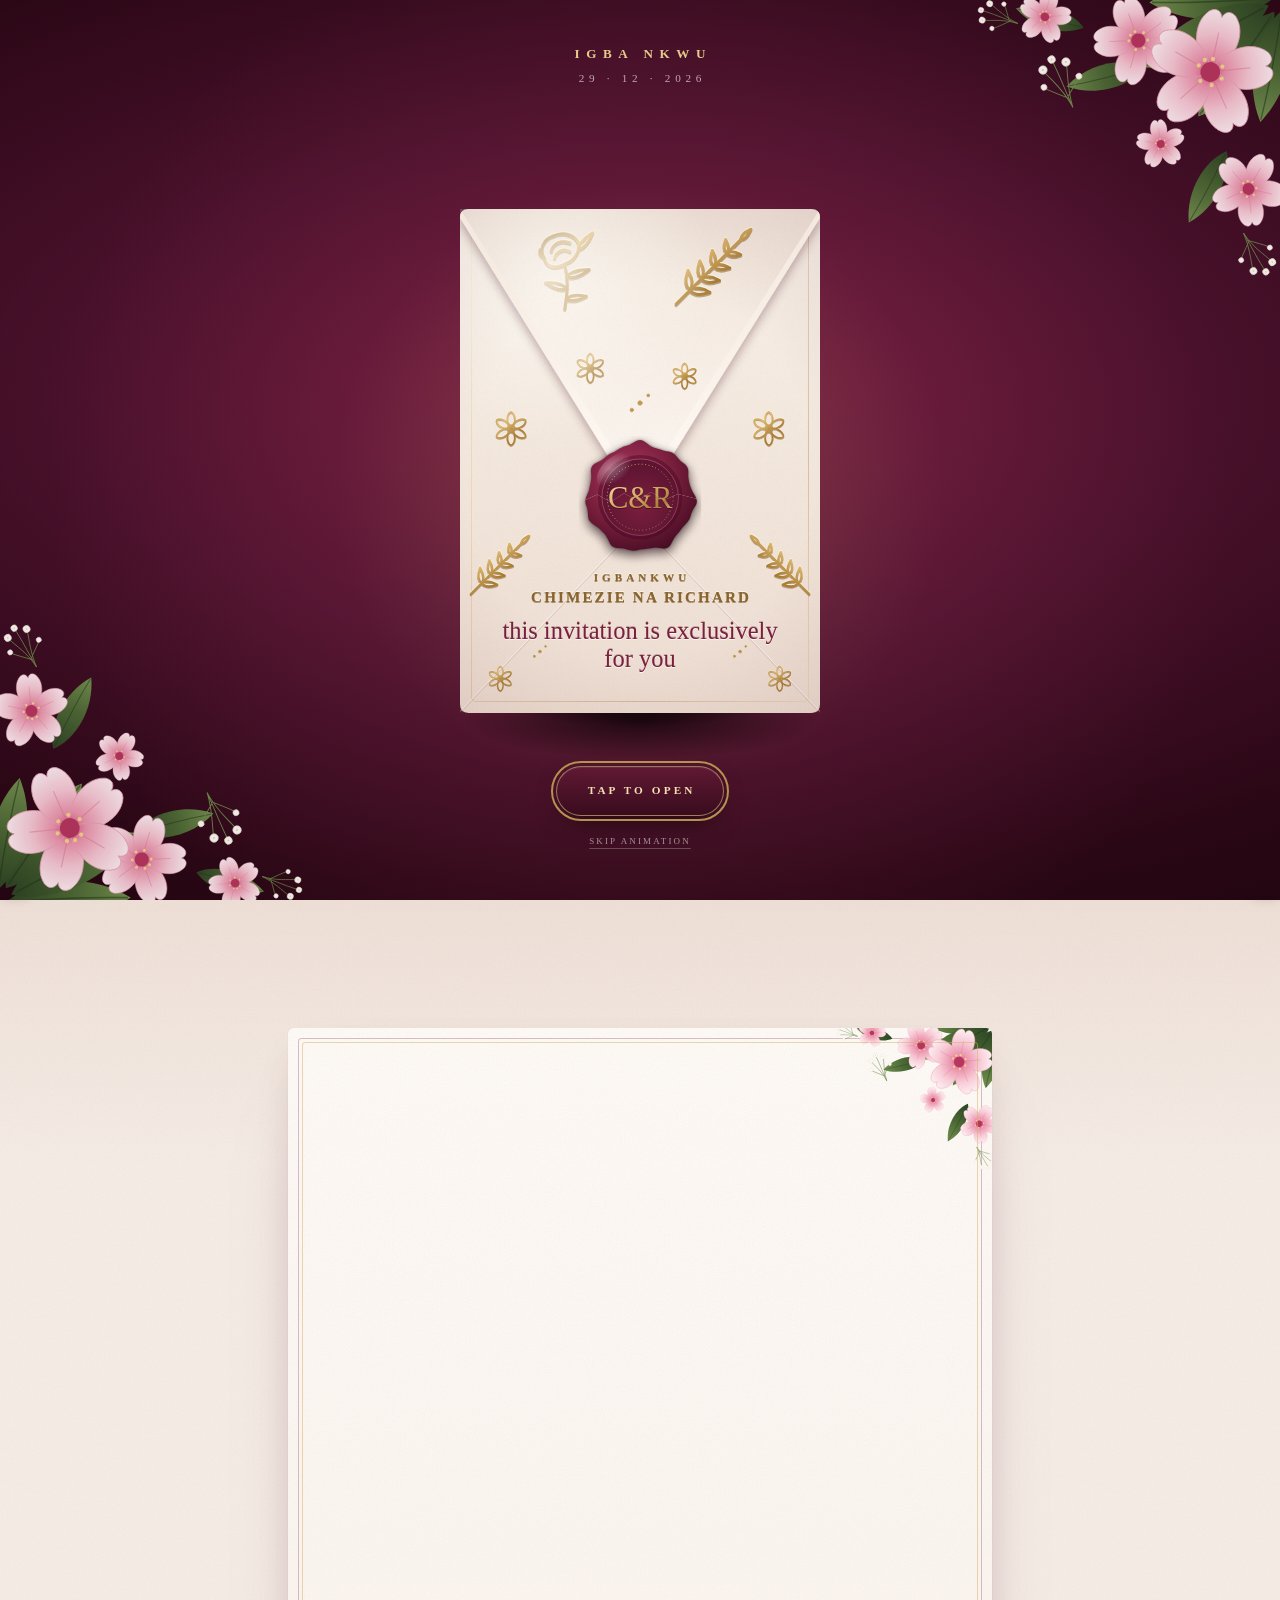
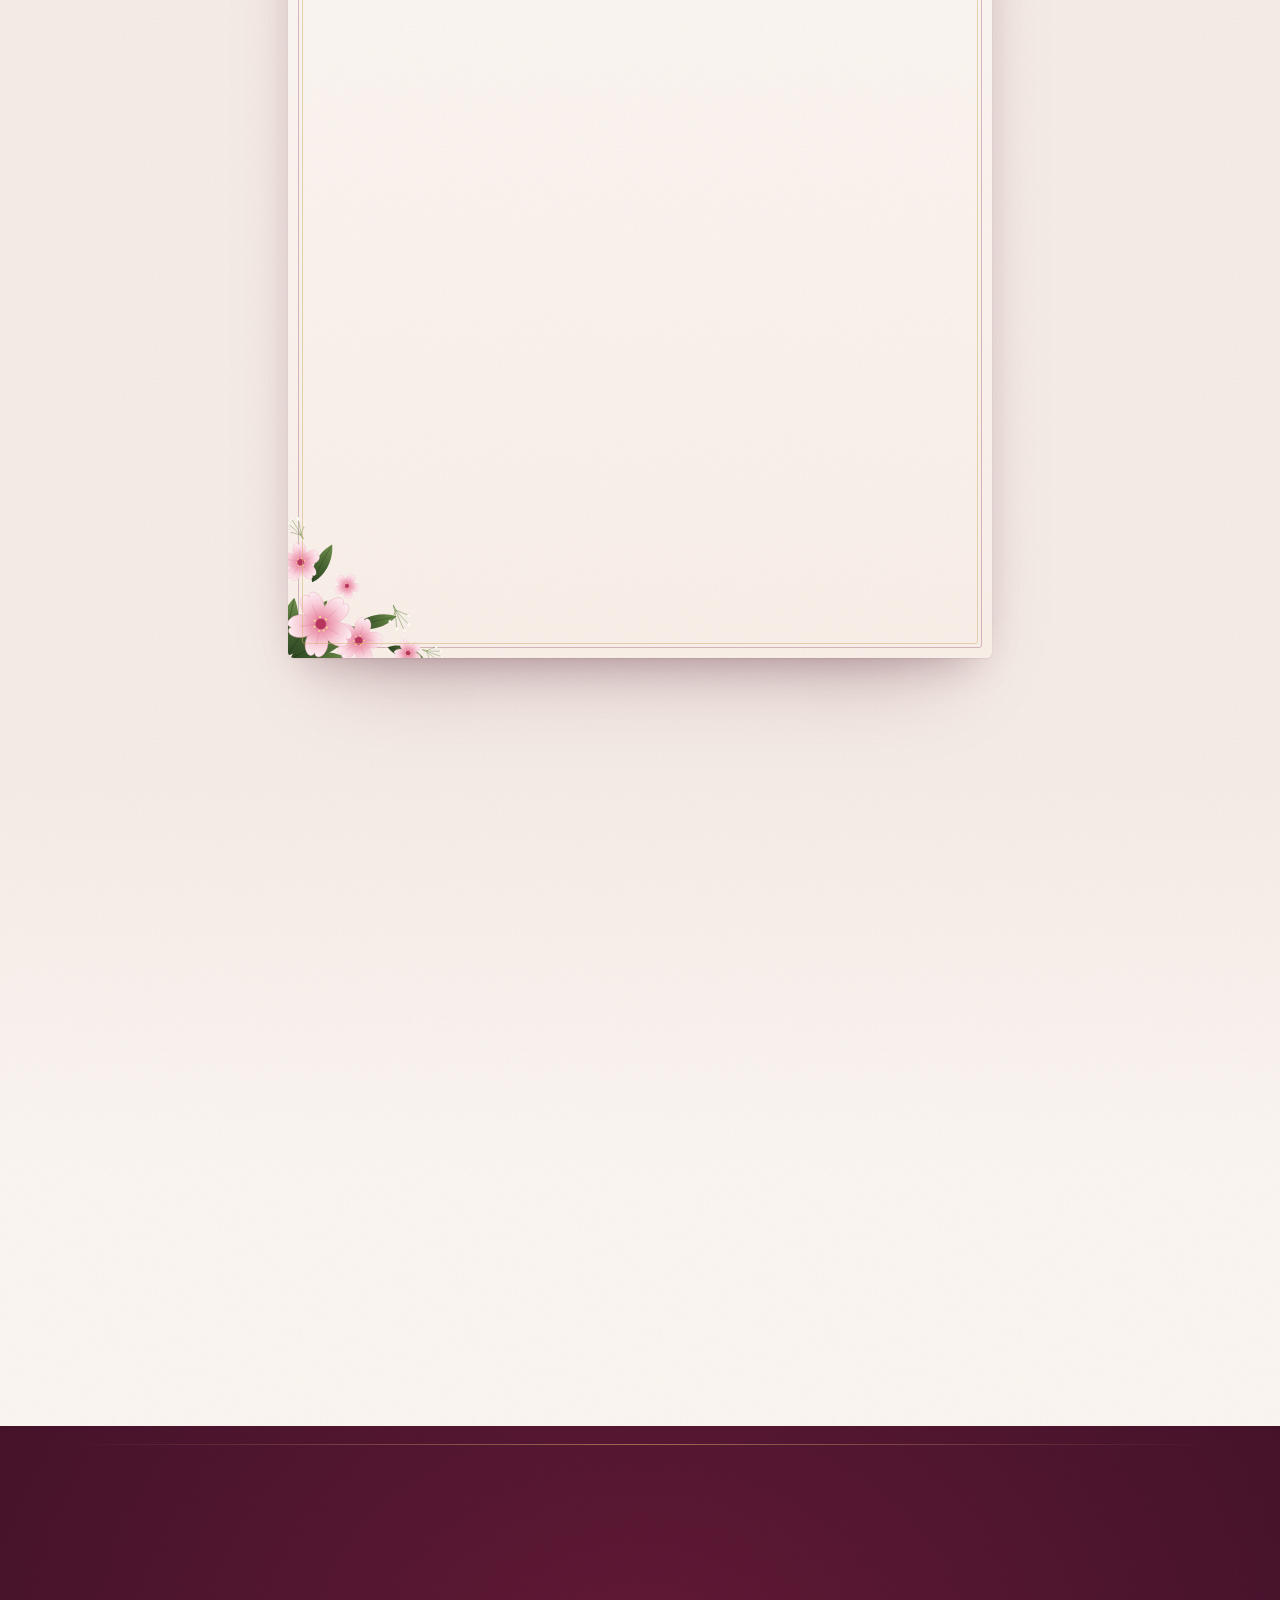
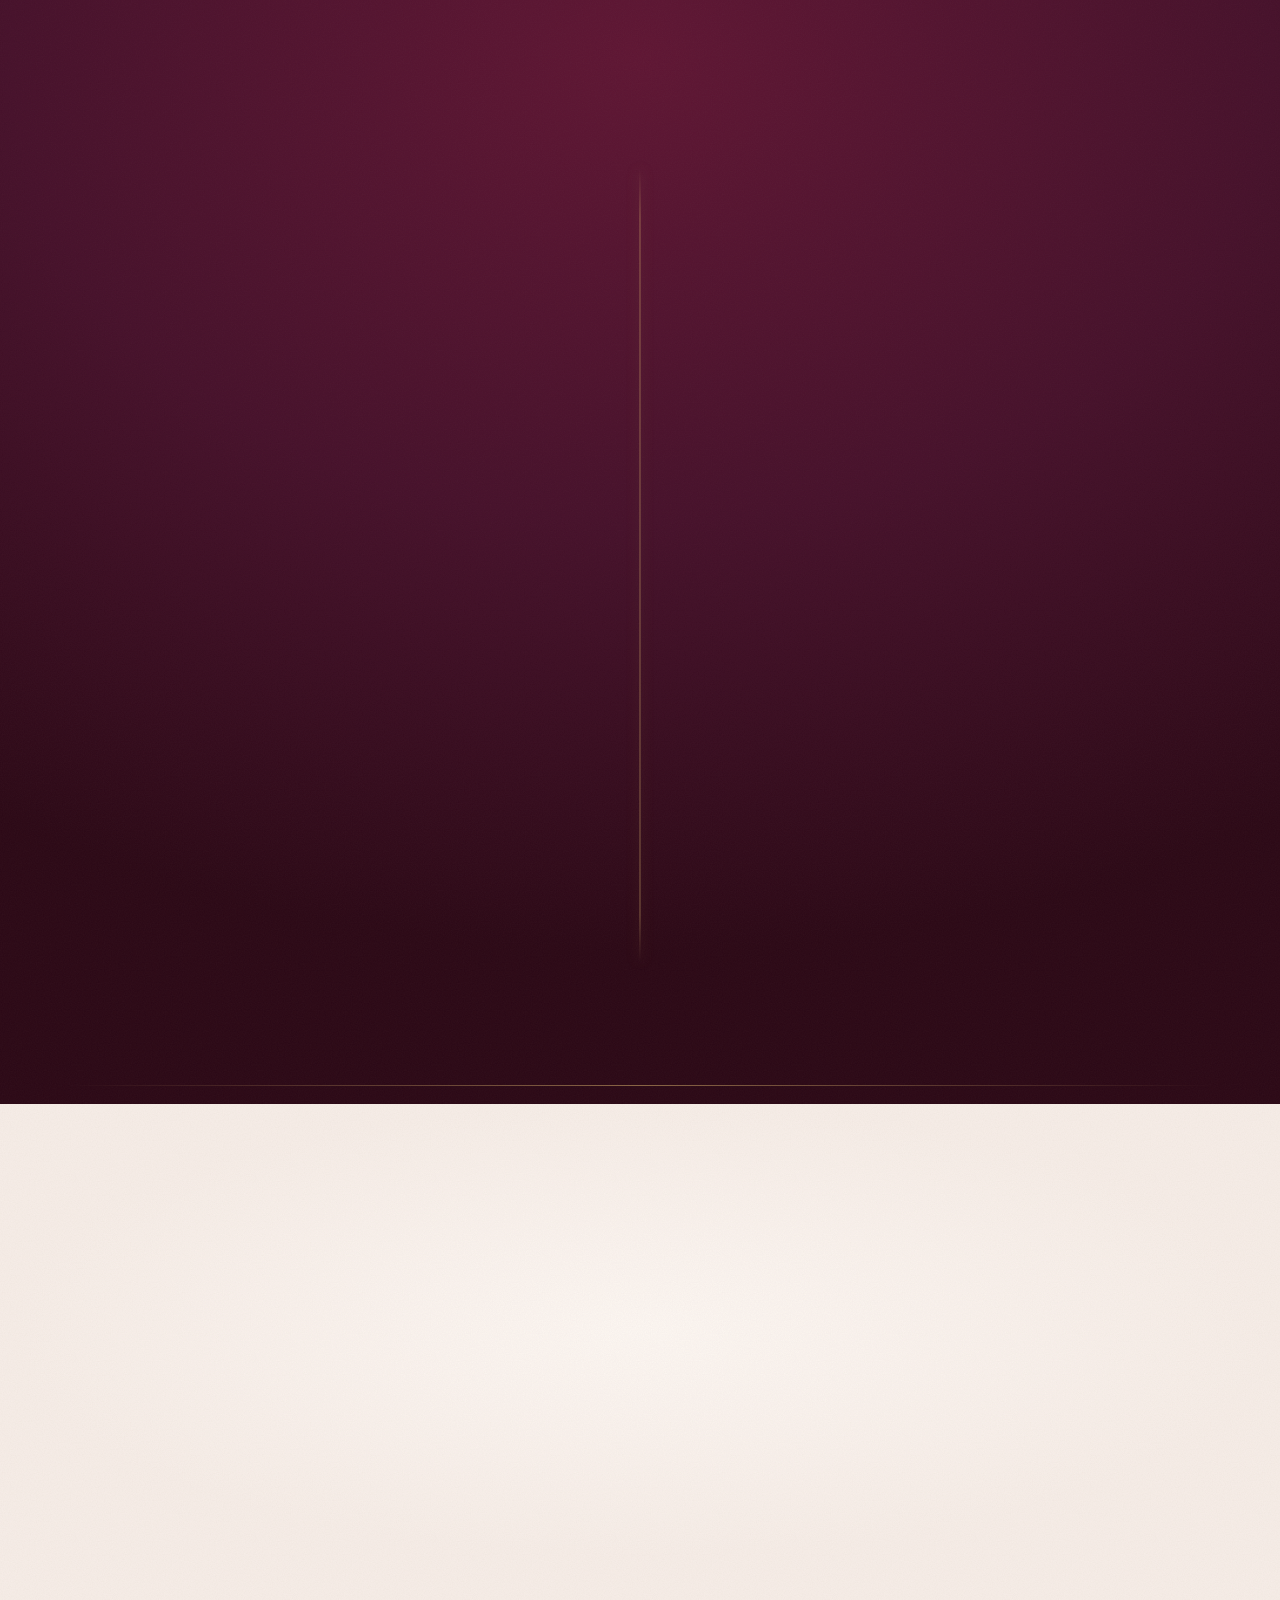
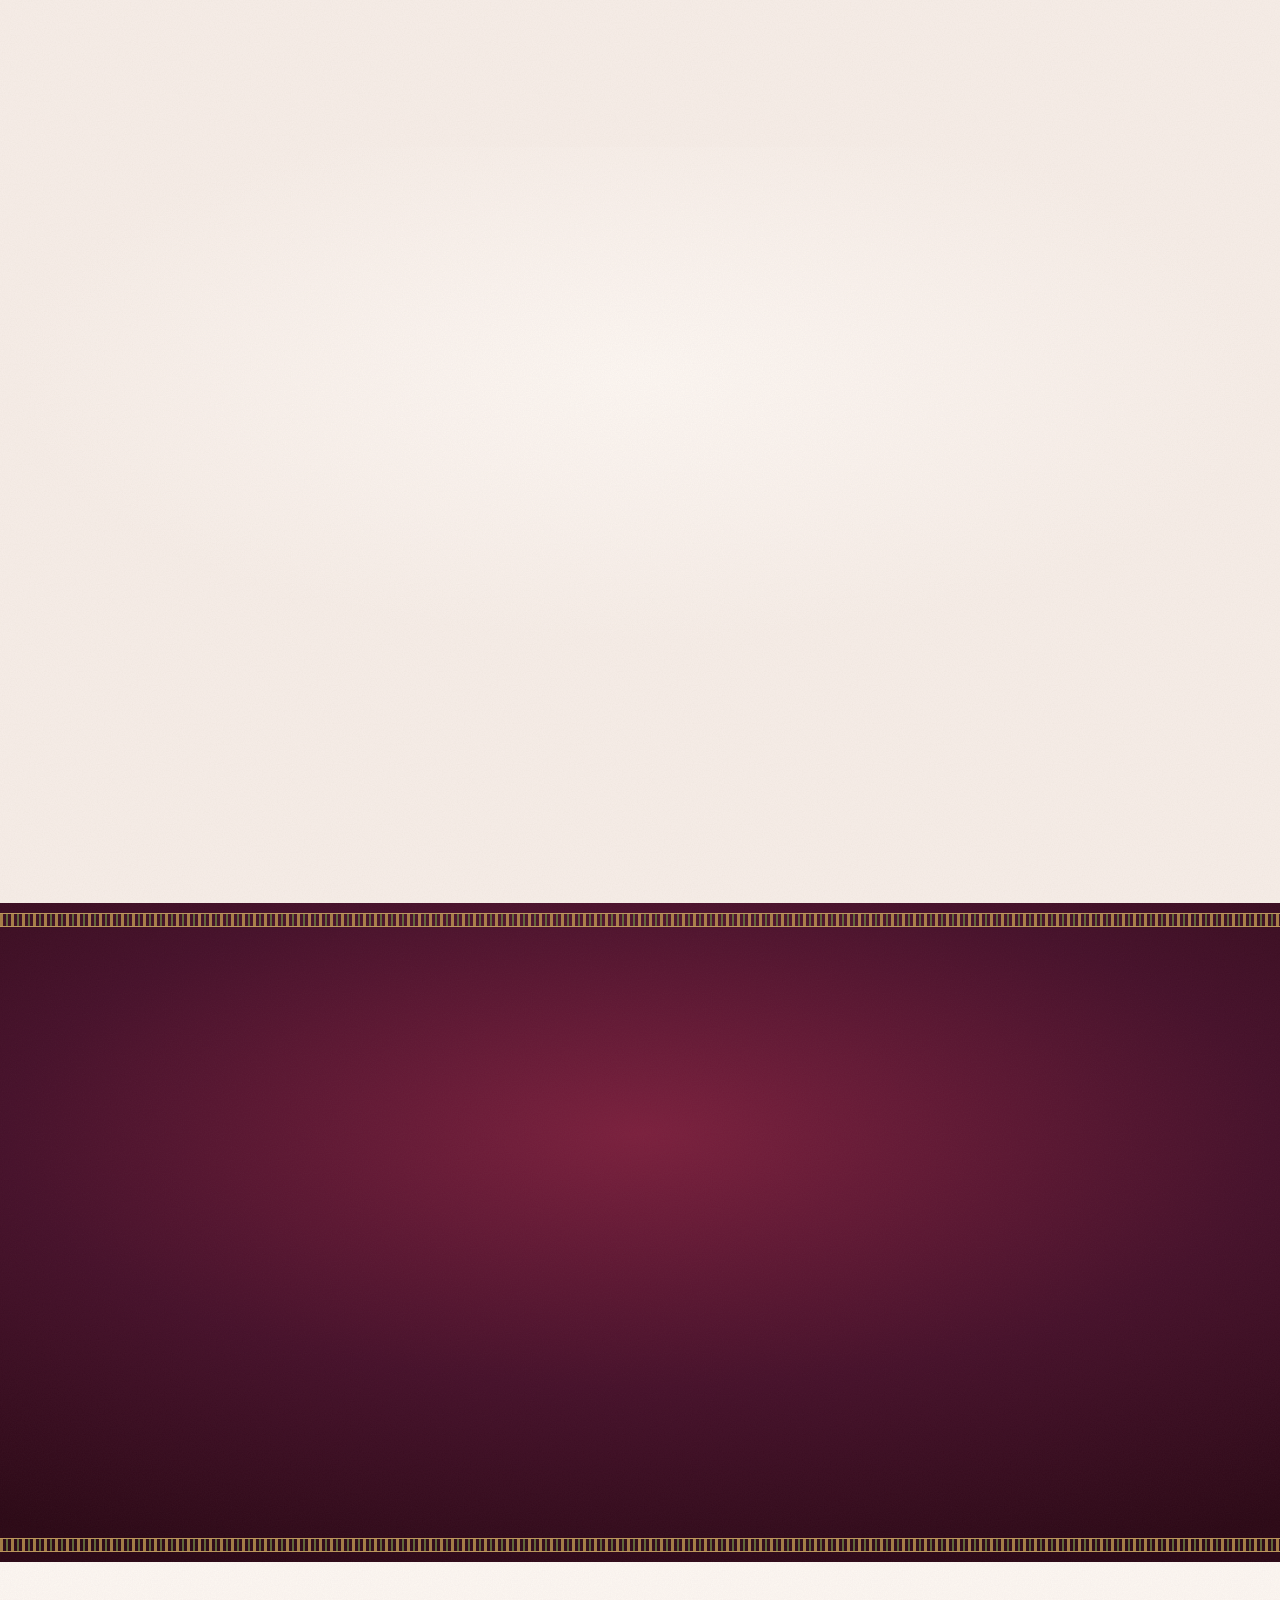
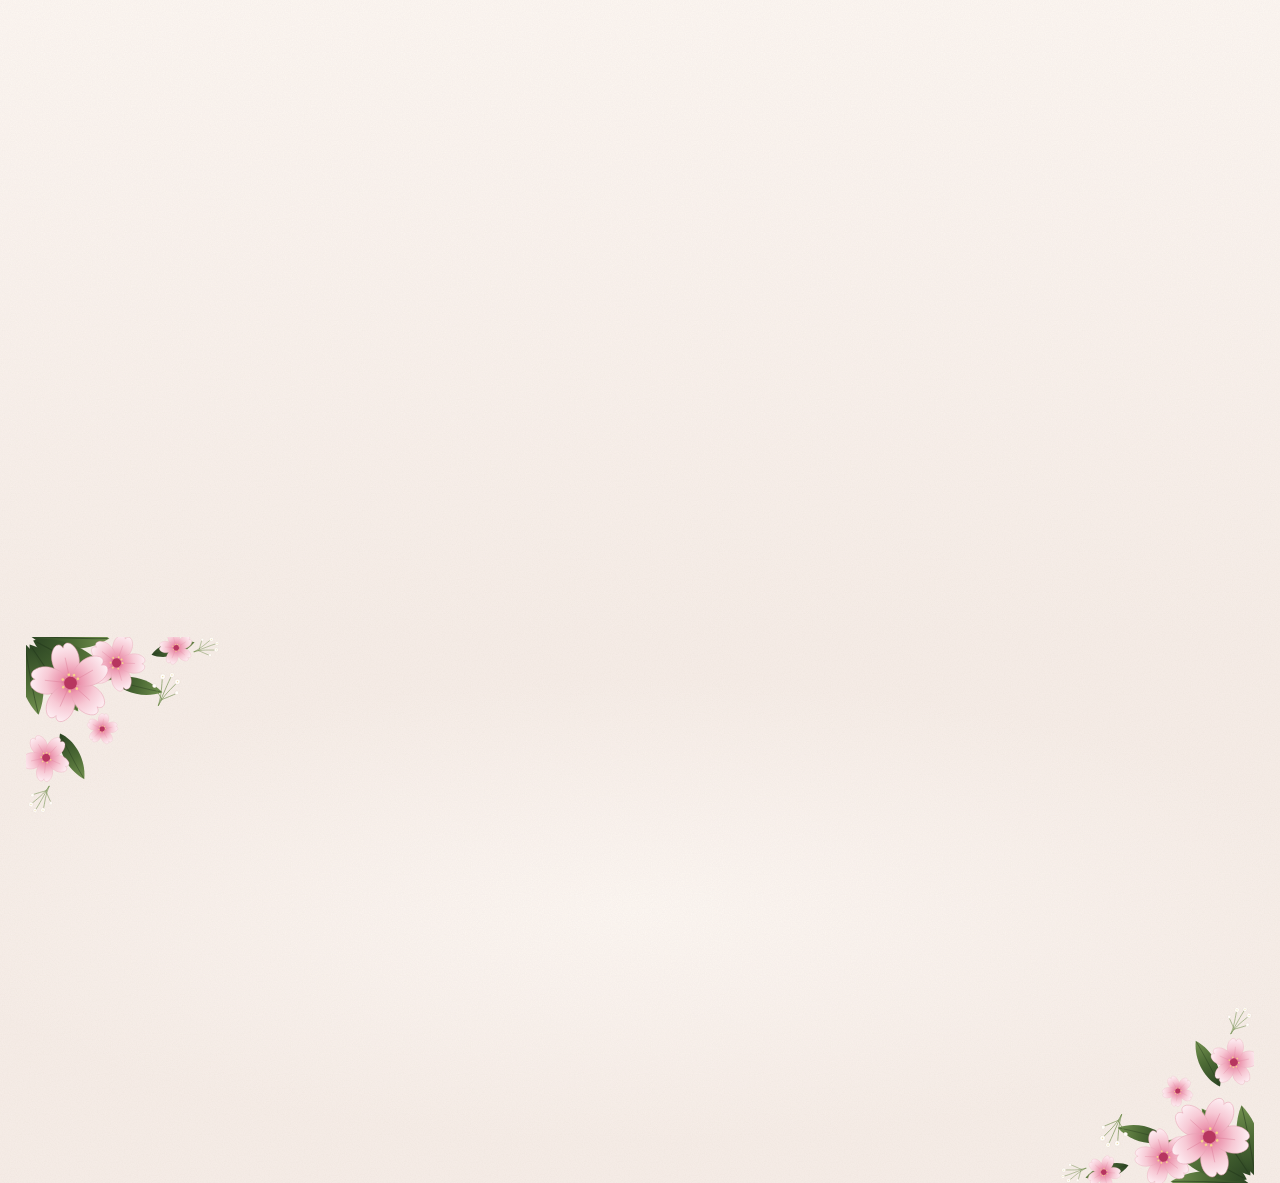
==== commit 89b95037: "I think this looks better now..." ====
--- a/02/index.html
+++ b/02/index.html
@@ -45,6 +45,7 @@
     <script src="js/fx.js" defer></script>
     <script src="js/site.js" defer></script>
     <script src="js/calendar.js" defer></script>
+    <script src="js/ui.js" defer></script>
     <script src="js/intro.js" defer></script>
 </head>
 
@@ -278,6 +279,10 @@
             <path d="M5 12h14M13 6l6 6-6 6" fill="none" stroke="currentColor" stroke-width="1.8"
                 stroke-linecap="round" stroke-linejoin="round" />
         </symbol>
+        <symbol id="i-close" viewBox="0 0 24 24">
+            <path d="M6 6l12 12M18 6 6 18" fill="none" stroke="currentColor" stroke-width="1.6"
+                stroke-linecap="round" />
+        </symbol>
         <symbol id="i-download" viewBox="0 0 24 24">
             <path d="M12 4v11m-5-5 5 5 5-5M5 20h14" fill="none" stroke="currentColor" stroke-width="1.8"
                 stroke-linecap="round" stroke-linejoin="round" />
@@ -628,6 +633,49 @@
         <span class="frame__band frame__band--left"></span>
         <span class="frame__band frame__band--right"></span>
     </div>
+
+    <!-- ===== NAV (revealed once the invitation is open) ===== -->
+    <header class="site-nav" id="site-nav" hidden>
+        <a class="site-nav__mark" href="#top" aria-label="Back to top">
+            <span class="script">C</span><span class="site-nav__amp">&amp;</span><span class="script">R</span>
+        </a>
+        <nav class="site-nav__links" aria-label="Sections">
+            <a href="#invitation">Invitation</a>
+            <a href="#story">Story</a>
+            <a href="#ceremony">Ceremony</a>
+            <a href="#dress-code">Dress Code</a>
+            <a href="#save-the-date">Save the Date</a>
+            <a href="#venue">Venue</a>
+            <a href="#faqs">FAQs</a>
+        </nav>
+        <button class="site-nav__toggle" id="nav-toggle" type="button" aria-expanded="false" aria-controls="nav-menu"
+            aria-label="Open menu">
+            <span></span><span></span><span></span>
+        </button>
+    </header>
+
+    <dialog class="nav-menu" id="nav-menu" aria-label="Sections">
+        <div class="nav-menu__panel">
+            <button class="nav-menu__close" id="nav-close" type="button" aria-label="Close menu">
+                <svg aria-hidden="true">
+                    <use href="#i-close" />
+                </svg>
+            </button>
+            <svg class="nav-menu__knot" aria-hidden="true">
+                <use href="#i-knot" />
+            </svg>
+            <nav class="nav-menu__list" aria-label="Sections">
+                <a href="#invitation">Invitation</a>
+                <a href="#story">Our Story</a>
+                <a href="#ceremony">The Ceremony</a>
+                <a href="#dress-code">Dress Code</a>
+                <a href="#save-the-date">Save the Date</a>
+                <a href="#venue">Venue</a>
+                <a href="#faqs">Questions</a>
+            </nav>
+            <p class="nav-menu__date">29 · 12 · 2026</p>
+        </div>
+    </dialog>
 
     <main id="main">
 
@@ -783,6 +831,132 @@
             </article>
         </section>
 
+        <!-- ===== OUR STORY ===== -->
+        <section class="section story" id="story" aria-labelledby="story-title">
+            <p class="caps caps--olive" data-reveal>Our Story</p>
+            <h2 class="script section-script" id="story-title" data-reveal>Two homes, one family</h2>
+
+            <div class="journey" data-reveal>
+                <div class="journey__place">
+                    <svg class="journey__pin" aria-hidden="true">
+                        <use href="#i-pin" />
+                    </svg>
+                    <p class="journey__name">Chimezie</p>
+                    <p class="journey__home">Iffite Mmaku<br>Awgu L.G.A · Enugu State</p>
+                </div>
+
+                <div class="journey__join" aria-hidden="true">
+                    <span class="journey__line"></span>
+                    <svg class="journey__knot">
+                        <use href="#i-knot" />
+                    </svg>
+                    <span class="journey__line"></span>
+                </div>
+
+                <div class="journey__place">
+                    <svg class="journey__pin" aria-hidden="true">
+                        <use href="#i-pin" />
+                    </svg>
+                    <p class="journey__name">Richard</p>
+                    <p class="journey__home">Obokwe Asa<br>Ukwa West L.G.A · Abia State</p>
+                </div>
+            </div>
+
+            <p class="story__closing" data-reveal>On the 29th of December, two families become one.</p>
+        </section>
+
+        <!-- ===== THE CEREMONY ===== -->
+        <section class="section ceremony" id="ceremony" aria-labelledby="ceremony-title">
+            <p class="caps caps--gold" data-reveal>The Ceremony</p>
+            <h2 class="script section-script section-script--light" id="ceremony-title" data-reveal>Igba Nkwu</h2>
+            <p class="ceremony__lead" data-reveal>The wine carrying · from 1pm</p>
+
+            <ol class="rites">
+                <li class="rite" data-reveal>
+                    <span class="rite__num" aria-hidden="true">I</span>
+                    <div class="rite__body">
+                        <h3>Arrival &amp; Welcome</h3>
+                        <p>Guests are received and seated.</p>
+                    </div>
+                </li>
+                <li class="rite" data-reveal>
+                    <span class="rite__num" aria-hidden="true">II</span>
+                    <div class="rite__body">
+                        <h3>Breaking of Kola <span class="rite__igbo">Iwa ọjị</span></h3>
+                        <p>The elders bless the gathering.</p>
+                    </div>
+                </li>
+                <li class="rite" data-reveal>
+                    <span class="rite__num" aria-hidden="true">III</span>
+                    <div class="rite__body">
+                        <h3>Introduction of Families</h3>
+                        <p>Both families are formally presented.</p>
+                    </div>
+                </li>
+                <li class="rite" data-reveal>
+                    <span class="rite__num" aria-hidden="true">IV</span>
+                    <div class="rite__body">
+                        <h3>Presentation of Wine &amp; Gifts</h3>
+                        <p>The customary items are brought forward.</p>
+                    </div>
+                </li>
+                <li class="rite" data-reveal>
+                    <span class="rite__num" aria-hidden="true">V</span>
+                    <div class="rite__body">
+                        <h3>The Bride's Entrance</h3>
+                        <p>Chimezie is led in by her maidens.</p>
+                    </div>
+                </li>
+                <li class="rite rite--moment" data-reveal>
+                    <span class="rite__num" aria-hidden="true">VI</span>
+                    <div class="rite__body">
+                        <h3>The Wine Carrying <span class="rite__igbo">Igba Nkwu</span></h3>
+                        <p>She searches for Richard, and kneels to offer him the palm wine.</p>
+                    </div>
+                </li>
+                <li class="rite" data-reveal>
+                    <span class="rite__num" aria-hidden="true">VII</span>
+                    <div class="rite__body">
+                        <h3>Blessing of the Couple</h3>
+                        <p>Elders pray over the new union.</p>
+                    </div>
+                </li>
+                <li class="rite" data-reveal>
+                    <span class="rite__num" aria-hidden="true">VIII</span>
+                    <div class="rite__body">
+                        <h3>Feasting &amp; Celebration</h3>
+                        <p>Music, dancing and a shared meal.</p>
+                    </div>
+                </li>
+            </ol>
+        </section>
+
+        <!-- ===== DRESS CODE ===== -->
+        <section class="section dress" id="dress-code" aria-labelledby="dress-title">
+            <p class="caps caps--olive" data-reveal>Dress Code</p>
+            <h2 class="script section-script" id="dress-title" data-reveal>Wear our colours</h2>
+
+            <div class="swatches" data-reveal>
+                <figure class="swatch">
+                    <span class="swatch__dot swatch__dot--wine"></span>
+                    <figcaption class="swatch__name">Wine</figcaption>
+                </figure>
+                <div class="swatch-join" aria-hidden="true">
+                    <span></span>
+                    <svg>
+                        <use href="#i-knot" />
+                    </svg>
+                    <span></span>
+                </div>
+                <figure class="swatch">
+                    <span class="swatch__dot swatch__dot--olive"></span>
+                    <figcaption class="swatch__name">Olive</figcaption>
+                </figure>
+            </div>
+
+            <p class="dress__note" data-reveal>Traditional Igbo attire, warmly encouraged.</p>
+        </section>
+
         <!-- ===== SAVE THE DATE ===== -->
         <section class="section save-date" id="save-the-date" aria-labelledby="save-date-title">
             <p class="caps caps--olive" data-reveal>Counting down to</p>
@@ -847,6 +1021,73 @@
             </div>
         </section>
 
+        <!-- ===== QUESTIONS ===== -->
+        <section class="section faqs" id="faqs" aria-labelledby="faqs-title">
+            <p class="caps caps--olive" data-reveal>Questions</p>
+            <h2 class="script section-script" id="faqs-title" data-reveal>Good to know</h2>
+
+            <div class="faq-list">
+                <div class="faq" data-reveal>
+                    <h3>
+                        <button class="faq__q" type="button" aria-expanded="false" aria-controls="faq-1">
+                            <span>What time should I arrive?</span>
+                            <svg class="faq__chevron" aria-hidden="true">
+                                <use href="#i-chevron-down" />
+                            </svg>
+                        </button>
+                    </h3>
+                    <div class="faq__a" id="faq-1" hidden>
+                        <p>Proceedings begin at 1pm. Do come a little earlier so you are seated in good time.</p>
+                    </div>
+                </div>
+
+                <div class="faq" data-reveal>
+                    <h3>
+                        <button class="faq__q" type="button" aria-expanded="false" aria-controls="faq-2">
+                            <span>Where exactly is the venue?</span>
+                            <svg class="faq__chevron" aria-hidden="true">
+                                <use href="#i-chevron-down" />
+                            </svg>
+                        </button>
+                    </h3>
+                    <div class="faq__a" id="faq-2" hidden>
+                        <p>Udechukwu Memorial School Compound, Mmaku, Awgu L.G.A, Enugu State.
+                            <a href="#venue">Get directions</a>.
+                        </p>
+                    </div>
+                </div>
+
+                <div class="faq" data-reveal>
+                    <h3>
+                        <button class="faq__q" type="button" aria-expanded="false" aria-controls="faq-3">
+                            <span>What should I wear?</span>
+                            <svg class="faq__chevron" aria-hidden="true">
+                                <use href="#i-chevron-down" />
+                            </svg>
+                        </button>
+                    </h3>
+                    <div class="faq__a" id="faq-3" hidden>
+                        <p>Traditional Igbo attire in our colours — wine and olive. <a href="#dress-code">See the dress
+                                code</a>.</p>
+                    </div>
+                </div>
+
+                <div class="faq" data-reveal>
+                    <h3>
+                        <button class="faq__q" type="button" aria-expanded="false" aria-controls="faq-4">
+                            <span>What happens after the rites?</span>
+                            <svg class="faq__chevron" aria-hidden="true">
+                                <use href="#i-chevron-down" />
+                            </svg>
+                        </button>
+                    </h3>
+                    <div class="faq__a" id="faq-4" hidden>
+                        <p>The wine carrying is followed by feasting, music and dancing.</p>
+                    </div>
+                </div>
+            </div>
+        </section>
+
         <!-- ===== CLOSING ===== -->
         <footer class="section closing" aria-label="Closing note">
             <svg class="closing__corner closing__corner--tl" aria-hidden="true">
--- a/02/css/styles.css
+++ b/02/css/styles.css
@@ -1039,8 +1039,725 @@
     color: var(--copper-500);
 }
 
+/* ===== OUR STORY ===== */
+.story {
+    background:
+        var(--grain),
+        linear-gradient(180deg, var(--paper-100), var(--paper-50) 60%);
+}
+
+.journey {
+    display: flex;
+    flex-direction: column;
+    align-items: center;
+    gap: 10px;
+    margin-top: 2rem;
+}
+
+.journey__place {
+    display: flex;
+    flex-direction: column;
+    align-items: center;
+    gap: .35rem;
+    width: min(320px, 82vw);
+    padding: 1.5rem 1.2rem;
+    border-radius: 18px;
+    background: linear-gradient(180deg, #FFFCF9, var(--paper-50));
+    box-shadow: inset 0 0 0 1px rgba(122, 31, 61, .12), 0 16px 32px -26px rgba(74, 15, 36, .7);
+}
+
+.journey__pin {
+    width: 26px;
+    height: 26px;
+    color: var(--wine-600);
+}
+
+.journey__name {
+    font-family: var(--font-script);
+    font-size: clamp(2rem, 9vw, 2.6rem);
+    line-height: 1.1;
+    color: var(--wine-600);
+}
+
+.journey__home {
+    font-size: 1rem;
+    line-height: 1.5;
+    color: var(--olive-600);
+}
+
+.journey__join {
+    display: flex;
+    flex-direction: column;
+    align-items: center;
+    gap: 8px;
+    color: var(--wine-600);
+}
+
+.journey__line {
+    width: 1px;
+    height: 24px;
+    background: linear-gradient(var(--wine-600), transparent);
+}
+
+.journey__line:last-child {
+    background: linear-gradient(transparent, var(--wine-600));
+}
+
+.journey__knot {
+    width: 20px;
+    height: 20px;
+}
+
+.story__closing {
+    margin-top: 2rem;
+    font-style: italic;
+    font-size: clamp(1.1rem, 4.4vw, 1.3rem);
+    color: var(--olive-600);
+    text-wrap: balance;
+}
+
+@media (min-width: 700px) {
+    .journey {
+        flex-direction: row;
+        justify-content: center;
+        gap: clamp(12px, 3vw, 32px);
+    }
+
+    .journey__join {
+        flex-direction: row;
+    }
+
+    .journey__line {
+        width: clamp(20px, 4vw, 56px);
+        height: 1px;
+        background: linear-gradient(90deg, transparent, var(--wine-600));
+    }
+
+    .journey__line:last-child {
+        background: linear-gradient(90deg, var(--wine-600), transparent);
+    }
+}
+
+/* ===== THE CEREMONY (dark wine, like the fabric on the card) ===== */
+.ceremony {
+    color: var(--paper-50);
+    background:
+        var(--grain),
+        radial-gradient(ellipse 95% 70% at 50% 18%, var(--wine-700) 0%, var(--wine-800) 52%, var(--wine-900) 100%);
+}
+
+.ceremony::before,
+.ceremony::after {
+    content: '';
+    position: absolute;
+    left: var(--gutter);
+    right: var(--gutter);
+    height: 1px;
+    background: linear-gradient(90deg, transparent, rgba(212, 175, 106, .55), transparent);
+}
+
+.ceremony::before {
+    top: 18px;
+}
+
+.ceremony::after {
+    bottom: 18px;
+}
+
+.section-script--light {
+    color: var(--gold-300);
+    text-shadow: 0 0 26px rgba(212, 175, 106, .25);
+}
+
+.ceremony__lead {
+    margin-top: .2rem;
+    font-style: italic;
+    font-size: 1.05rem;
+    color: rgba(253, 248, 243, .72);
+}
+
+.rites {
+    position: relative;
+    max-width: 36rem;
+    margin: 2.8rem auto 0;
+    padding: 0 0 0 30px;
+    list-style: none;
+    text-align: left;
+}
+
+/* the gold thread the rites hang from */
+.rites::before {
+    content: '';
+    position: absolute;
+    left: 7px;
+    top: 14px;
+    bottom: 14px;
+    width: 1px;
+    background: linear-gradient(transparent, rgba(212, 175, 106, .5) 6%, rgba(212, 175, 106, .5) 94%, transparent);
+    box-shadow: 0 0 14px rgba(212, 175, 106, .35);
+}
+
+.rite {
+    position: relative;
+    padding-bottom: 12px;
+}
+
+/* diamond node on the thread */
+.rite::before {
+    content: '';
+    position: absolute;
+    left: -27px;
+    top: 27px;
+    width: 9px;
+    height: 9px;
+    background: linear-gradient(140deg, var(--gold-200), var(--gold-500));
+    box-shadow: 0 0 10px rgba(212, 175, 106, .55);
+    transform: rotate(45deg);
+}
+
+.rite__body {
+    position: relative;
+    overflow: hidden;
+    padding: 16px 58px 16px 18px;
+    border-radius: 14px;
+    background: linear-gradient(135deg, rgba(255, 241, 226, .085), rgba(255, 241, 226, .02));
+    box-shadow: inset 0 0 0 1px rgba(212, 175, 106, .22);
+}
+
+/* soft light catching the top-left corner of each panel */
+.rite__body::after {
+    content: '';
+    position: absolute;
+    inset: 0;
+    pointer-events: none;
+    background: radial-gradient(ellipse 60% 70% at 12% 0%, rgba(255, 244, 225, .1), transparent 60%);
+}
+
+/* the ghosted roman numeral */
+.rite__num {
+    position: absolute;
+    top: 4px;
+    right: 12px;
+    font-family: var(--font-caps);
+    font-size: 2.5rem;
+    font-weight: 700;
+    letter-spacing: .02em;
+    line-height: 1;
+    color: rgba(212, 175, 106, .17);
+    pointer-events: none;
+}
+
+/* the heart of Igba Nkwu gets the gold */
+.rite--moment .rite__body {
+    background: linear-gradient(135deg, rgba(212, 175, 106, .17), rgba(212, 175, 106, .045));
+    box-shadow: inset 0 0 0 1px rgba(212, 175, 106, .5), 0 20px 44px -30px rgba(0, 0, 0, .95);
+}
+
+.rite--moment .rite__num {
+    color: rgba(240, 213, 150, .3);
+}
+
+.rite--moment::before {
+    width: 12px;
+    height: 12px;
+    top: 25px;
+    left: -28.5px;
+    box-shadow: 0 0 16px rgba(240, 213, 150, .85);
+}
+
+.rite__body h3 {
+    margin: 0;
+    font-family: var(--font-caps);
+    font-size: clamp(.86rem, 3.6vw, 1rem);
+    font-weight: 600;
+    letter-spacing: .08em;
+    line-height: 1.35;
+    color: var(--paper-50);
+}
+
+.rite__igbo {
+    margin-left: .45em;
+    font-family: var(--font-serif);
+    font-style: italic;
+    font-size: .95em;
+    font-weight: 400;
+    letter-spacing: 0;
+    color: var(--gold-300);
+}
+
+.rite__body p {
+    margin-top: .25rem;
+    font-size: 1rem;
+    line-height: 1.5;
+    color: rgba(253, 248, 243, .68);
+}
+
+/* Wider screens: the rites alternate either side of the thread */
+@media (min-width: 880px) {
+    .rites {
+        max-width: 60rem;
+        padding: 0;
+    }
+
+    .rites::before {
+        left: 50%;
+        transform: translateX(-50%);
+    }
+
+    .rite {
+        width: 50%;
+        padding-bottom: 18px;
+    }
+
+    .rite:nth-child(odd) {
+        padding-right: 34px;
+        text-align: right;
+    }
+
+    .rite:nth-child(even) {
+        margin-left: 50%;
+        padding-left: 34px;
+    }
+
+    .rite:nth-child(odd)::before {
+        left: auto;
+        right: -4.5px;
+    }
+
+    .rite:nth-child(even)::before {
+        left: -4.5px;
+    }
+
+    .rite--moment:nth-child(odd)::before {
+        right: -6px;
+    }
+
+    .rite--moment:nth-child(even)::before {
+        left: -6px;
+    }
+
+    /* numeral sits on the outside edge, away from the text */
+    .rite:nth-child(odd) .rite__body {
+        padding: 16px 18px 16px 58px;
+    }
+
+    .rite:nth-child(odd) .rite__num {
+        right: auto;
+        left: 12px;
+    }
+
+    .rite:nth-child(odd) .rite__body::after {
+        background: radial-gradient(ellipse 60% 70% at 88% 0%, rgba(255, 244, 225, .1), transparent 60%);
+    }
+}
+
+/* ===== DRESS CODE ===== */
+.dress {
+    background:
+        var(--grain),
+        radial-gradient(ellipse 70% 50% at 50% 35%, var(--paper-50), var(--paper-100) 70%);
+}
+
+.swatches {
+    display: flex;
+    align-items: center;
+    justify-content: center;
+    gap: clamp(14px, 5vw, 44px);
+    margin-top: 2.2rem;
+}
+
+.swatch {
+    display: flex;
+    flex-direction: column;
+    align-items: center;
+    gap: .8rem;
+    margin: 0;
+}
+
+.swatch__dot {
+    width: clamp(92px, 29vw, 150px);
+    aspect-ratio: 1;
+    border-radius: 50%;
+    box-shadow:
+        0 24px 44px -28px rgba(42, 7, 21, .9),
+        inset 0 -10px 24px rgba(0, 0, 0, .3),
+        inset 0 10px 22px rgba(255, 255, 255, .14);
+}
+
+.swatch__dot--wine {
+    background: radial-gradient(circle at 34% 30%, #9A3357, var(--wine-600) 52%, var(--wine-800));
+}
+
+.swatch__dot--olive {
+    background: radial-gradient(circle at 34% 30%, #7E8B4E, var(--olive-600) 52%, var(--olive-800));
+}
+
+.swatch__name {
+    font-family: var(--font-caps);
+    font-size: .72rem;
+    font-weight: 700;
+    letter-spacing: .24em;
+    padding-left: .24em;
+    text-transform: uppercase;
+    color: var(--olive-600);
+}
+
+.swatch-join {
+    display: flex;
+    flex-direction: column;
+    align-items: center;
+    gap: 6px;
+    color: var(--wine-600);
+}
+
+.swatch-join span {
+    width: 1px;
+    height: 22px;
+    background: linear-gradient(var(--wine-600), transparent);
+}
+
+.swatch-join span:last-child {
+    background: linear-gradient(transparent, var(--wine-600));
+}
+
+.swatch-join svg {
+    width: 18px;
+    height: 18px;
+}
+
+.dress__note {
+    margin-top: 1.9rem;
+    font-style: italic;
+    font-size: clamp(1.1rem, 4.4vw, 1.3rem);
+    color: var(--olive-600);
+}
+
+/* ===== QUESTIONS ===== */
+.faqs {
+    background:
+        var(--grain),
+        linear-gradient(180deg, var(--paper-50), var(--paper-100));
+}
+
+.faq-list {
+    display: grid;
+    gap: 10px;
+    max-width: 40rem;
+    margin: 2rem auto 0;
+    text-align: left;
+}
+
+.faq {
+    overflow: hidden;
+    border-radius: 16px;
+    background: #FFFDFA;
+    box-shadow: inset 0 0 0 1px rgba(122, 31, 61, .12), 0 12px 24px -22px rgba(74, 15, 36, .6);
+}
+
+.faq h3 {
+    margin: 0;
+    font: inherit;
+}
+
+.faq__q {
+    display: flex;
+    align-items: center;
+    justify-content: space-between;
+    gap: 14px;
+    width: 100%;
+    min-height: 62px;
+    padding: 14px 18px;
+    border: 0;
+    background: none;
+    cursor: pointer;
+    text-align: left;
+    font-family: var(--font-caps);
+    font-size: .78rem;
+    font-weight: 600;
+    letter-spacing: .07em;
+    line-height: 1.4;
+    color: var(--wine-600);
+    -webkit-tap-highlight-color: transparent;
+}
+
+.faq__chevron {
+    width: 18px;
+    height: 18px;
+    flex: none;
+    color: var(--olive-600);
+    transition: transform .35s var(--ease-out);
+}
+
+.faq.is-open .faq__chevron {
+    transform: rotate(180deg);
+}
+
+.faq__a {
+    padding: 0 18px 16px;
+}
+
+.faq__a:not([hidden]) {
+    animation: faq-in .32s var(--ease-out) both;
+}
+
+@keyframes faq-in {
+    from {
+        opacity: 0;
+        transform: translateY(-6px);
+    }
+}
+
+.faq__a p {
+    font-size: 1.05rem;
+    line-height: 1.55;
+    color: var(--olive-600);
+}
+
+.faq__a a {
+    color: var(--wine-600);
+    text-underline-offset: 3px;
+}
+
+/* ---------- 5c. Navigation ---------- */
+section,
+.closing {
+    scroll-margin-top: 72px;
+}
+
+.site-nav {
+    position: fixed;
+    top: 0;
+    left: var(--band);
+    right: var(--band);
+    z-index: 50;
+    display: flex;
+    align-items: center;
+    justify-content: space-between;
+    gap: 12px;
+    padding: 8px calc(env(safe-area-inset-right, 0px) + 10px) 8px 12px;
+    background: rgba(253, 248, 243, .93);
+    border-bottom: 1px solid rgba(122, 31, 61, .1);
+    transition: box-shadow .4s ease, background-color .4s ease, opacity .6s ease, transform .6s var(--ease-out);
+}
+
+.site-nav[hidden] {
+    display: none !important;
+}
+
+.site-nav.is-hidden {
+    opacity: 0;
+    transform: translateY(-100%);
+    pointer-events: none;
+}
+
+.site-nav.is-scrolled {
+    background: rgba(253, 248, 243, .98);
+    box-shadow: 0 10px 26px -20px rgba(74, 15, 36, .8);
+}
+
+.site-nav__mark {
+    display: flex;
+    align-items: baseline;
+    gap: 1px;
+    padding: 4px 6px;
+    text-decoration: none;
+    color: var(--wine-600);
+}
+
+.site-nav__mark .script {
+    font-family: var(--font-script);
+    font-size: 1.6rem;
+    line-height: 1;
+}
+
+.site-nav__amp {
+    font-family: var(--font-caps);
+    font-size: .62rem;
+    color: var(--olive-600);
+}
+
+.site-nav__links {
+    display: none;
+}
+
+.site-nav__links a {
+    position: relative;
+    padding: 6px 1px;
+    font-family: var(--font-caps);
+    font-size: .63rem;
+    font-weight: 600;
+    letter-spacing: .2em;
+    text-transform: uppercase;
+    text-decoration: none;
+    color: var(--olive-600);
+    transition: color .3s;
+}
+
+.site-nav__links a::after {
+    content: '';
+    position: absolute;
+    left: 0;
+    right: 0;
+    bottom: 0;
+    height: 1px;
+    background: var(--wine-600);
+    transform: scaleX(0);
+    transition: transform .35s var(--ease-out);
+}
+
+@media (hover: hover) {
+
+    .site-nav__links a:hover {
+        color: var(--wine-600);
+    }
+
+    .site-nav__links a:hover::after {
+        transform: none;
+    }
+}
+
+.site-nav__toggle {
+    display: grid;
+    align-content: center;
+    gap: 5px;
+    width: 44px;
+    height: 44px;
+    padding: 0 11px;
+    border: 0;
+    background: none;
+    cursor: pointer;
+}
+
+.site-nav__toggle span {
+    display: block;
+    width: 22px;
+    height: 1.5px;
+    border-radius: 2px;
+    background: var(--wine-600);
+}
+
+@media (min-width: 1024px) {
+    .site-nav__links {
+        display: flex;
+        gap: clamp(14px, 2.2vw, 30px);
+    }
+
+    .site-nav__toggle {
+        display: none;
+    }
+}
+
+/* Full-screen menu (phones) */
+.nav-menu {
+    width: 100%;
+    max-width: 100%;
+    height: 100%;
+    max-height: 100%;
+    margin: 0;
+    padding: 0;
+    border: 0;
+    background: transparent;
+}
+
+.nav-menu::backdrop {
+    background: rgba(42, 7, 21, .5);
+}
+
+.nav-menu__panel {
+    position: relative;
+    display: flex;
+    flex-direction: column;
+    align-items: center;
+    justify-content: center;
+    height: 100%;
+    padding: 72px 24px calc(32px + env(safe-area-inset-bottom, 0px));
+    background:
+        var(--grain),
+        radial-gradient(ellipse 80% 60% at 50% 40%, var(--paper-50), var(--paper-100) 70%);
+}
+
+.nav-menu[open] .nav-menu__panel {
+    animation: menu-in .45s var(--ease-out) both;
+}
+
+.nav-menu.is-closing .nav-menu__panel {
+    animation: menu-out .28s ease both;
+}
+
+@keyframes menu-in {
+    from {
+        opacity: 0;
+        transform: translateY(-14px);
+    }
+}
+
+@keyframes menu-out {
+    to {
+        opacity: 0;
+        transform: translateY(-10px);
+    }
+}
+
+.nav-menu__close {
+    position: absolute;
+    top: calc(env(safe-area-inset-top, 0px) + 14px);
+    right: 16px;
+    display: grid;
+    place-items: center;
+    width: 44px;
+    height: 44px;
+    border: 0;
+    background: none;
+    cursor: pointer;
+    color: var(--wine-600);
+}
+
+.nav-menu__close svg {
+    width: 22px;
+    height: 22px;
+}
+
+.nav-menu__knot {
+    width: 26px;
+    height: 26px;
+    margin-bottom: 18px;
+    color: var(--wine-600);
+}
+
+.nav-menu__list {
+    display: flex;
+    flex-direction: column;
+    align-items: center;
+}
+
+.nav-menu__list a {
+    display: grid;
+    place-items: center;
+    min-height: 48px;
+    padding: 10px 12px;
+    font-family: var(--font-caps);
+    font-size: clamp(1rem, 4.8vw, 1.25rem);
+    font-weight: 600;
+    letter-spacing: .16em;
+    padding-left: calc(12px + .16em);
+    text-transform: uppercase;
+    text-decoration: none;
+    color: var(--wine-600);
+}
+
+.nav-menu__date {
+    margin-top: 22px;
+    font-family: var(--font-caps);
+    font-size: .7rem;
+    font-weight: 600;
+    letter-spacing: .4em;
+    padding-left: .4em;
+    color: var(--olive-600);
+}
+
 /* ---------- 5b. Calendar chooser (native <dialog>: focus trap, Esc, top layer) ---------- */
-html:has(.cal-sheet[open]) {
+html:has(.cal-sheet[open]),
+html:has(.nav-menu[open]) {
     overflow: hidden;
 }
 
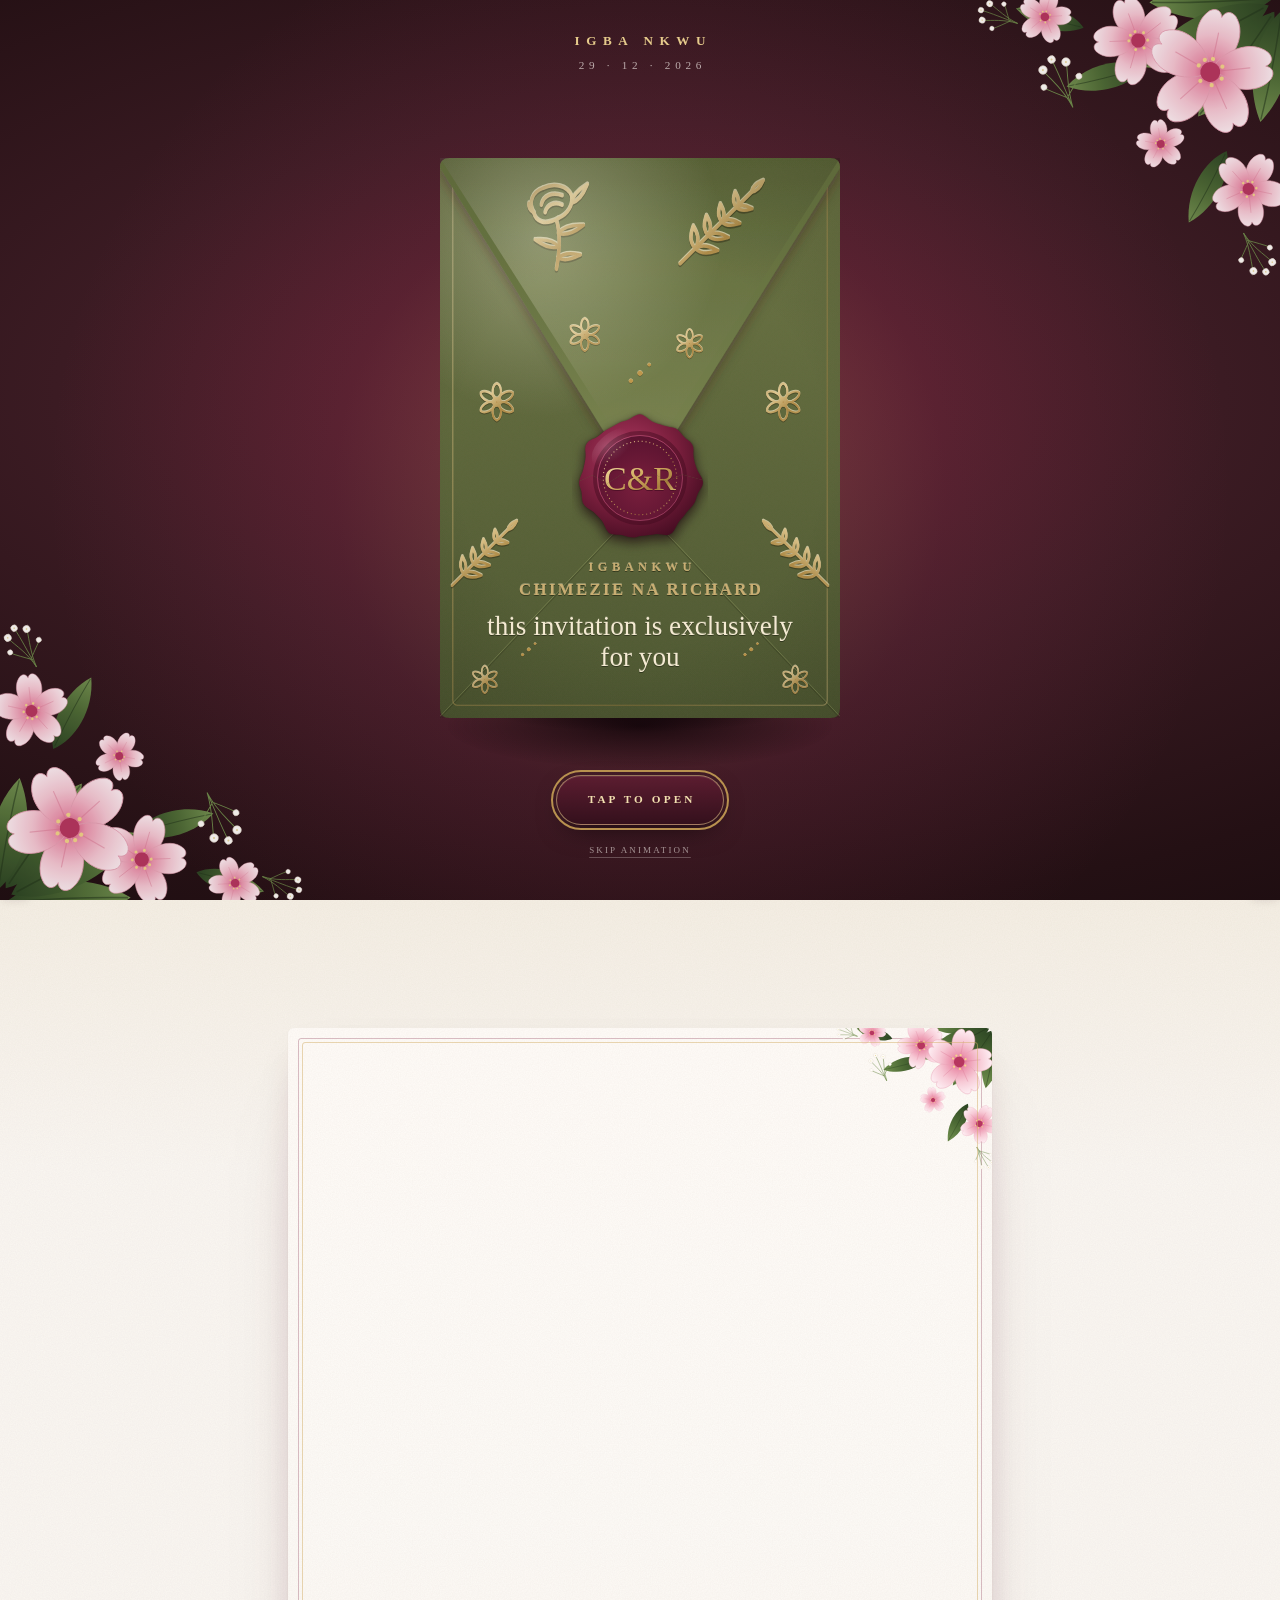
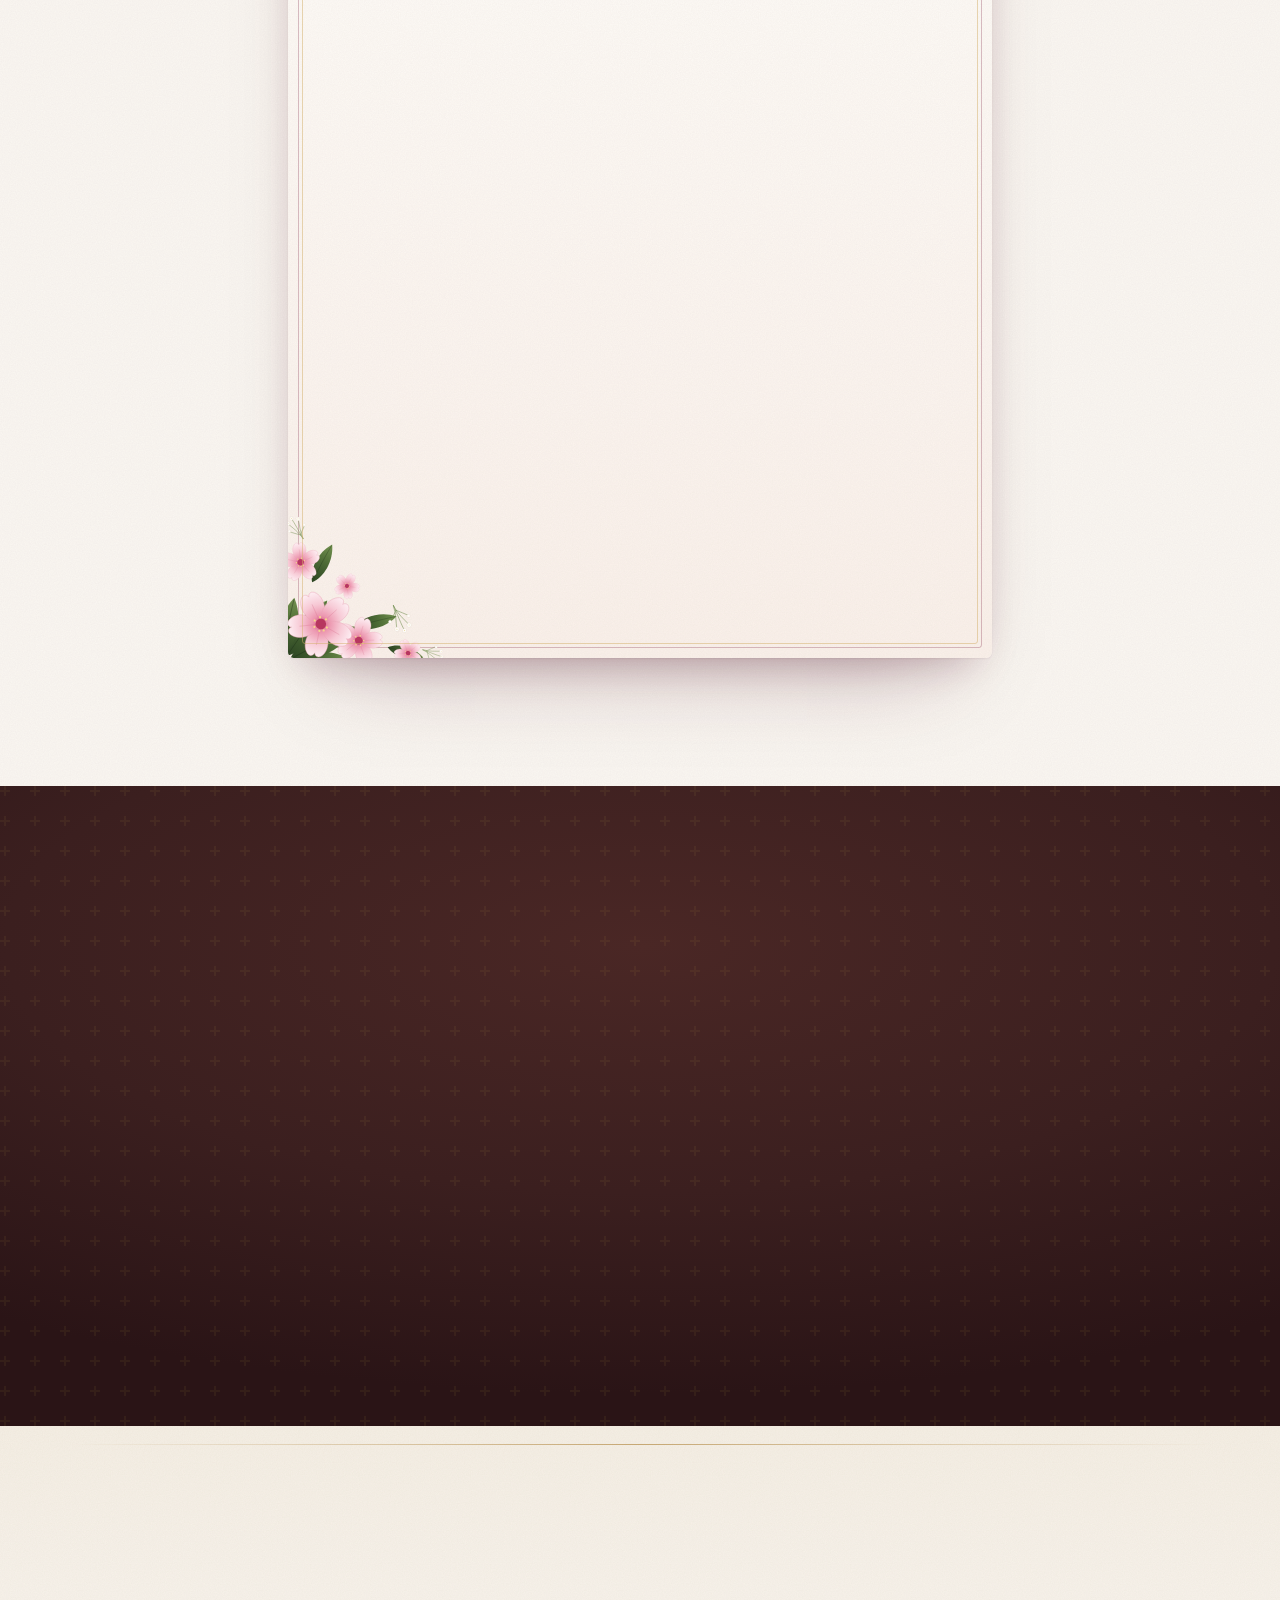
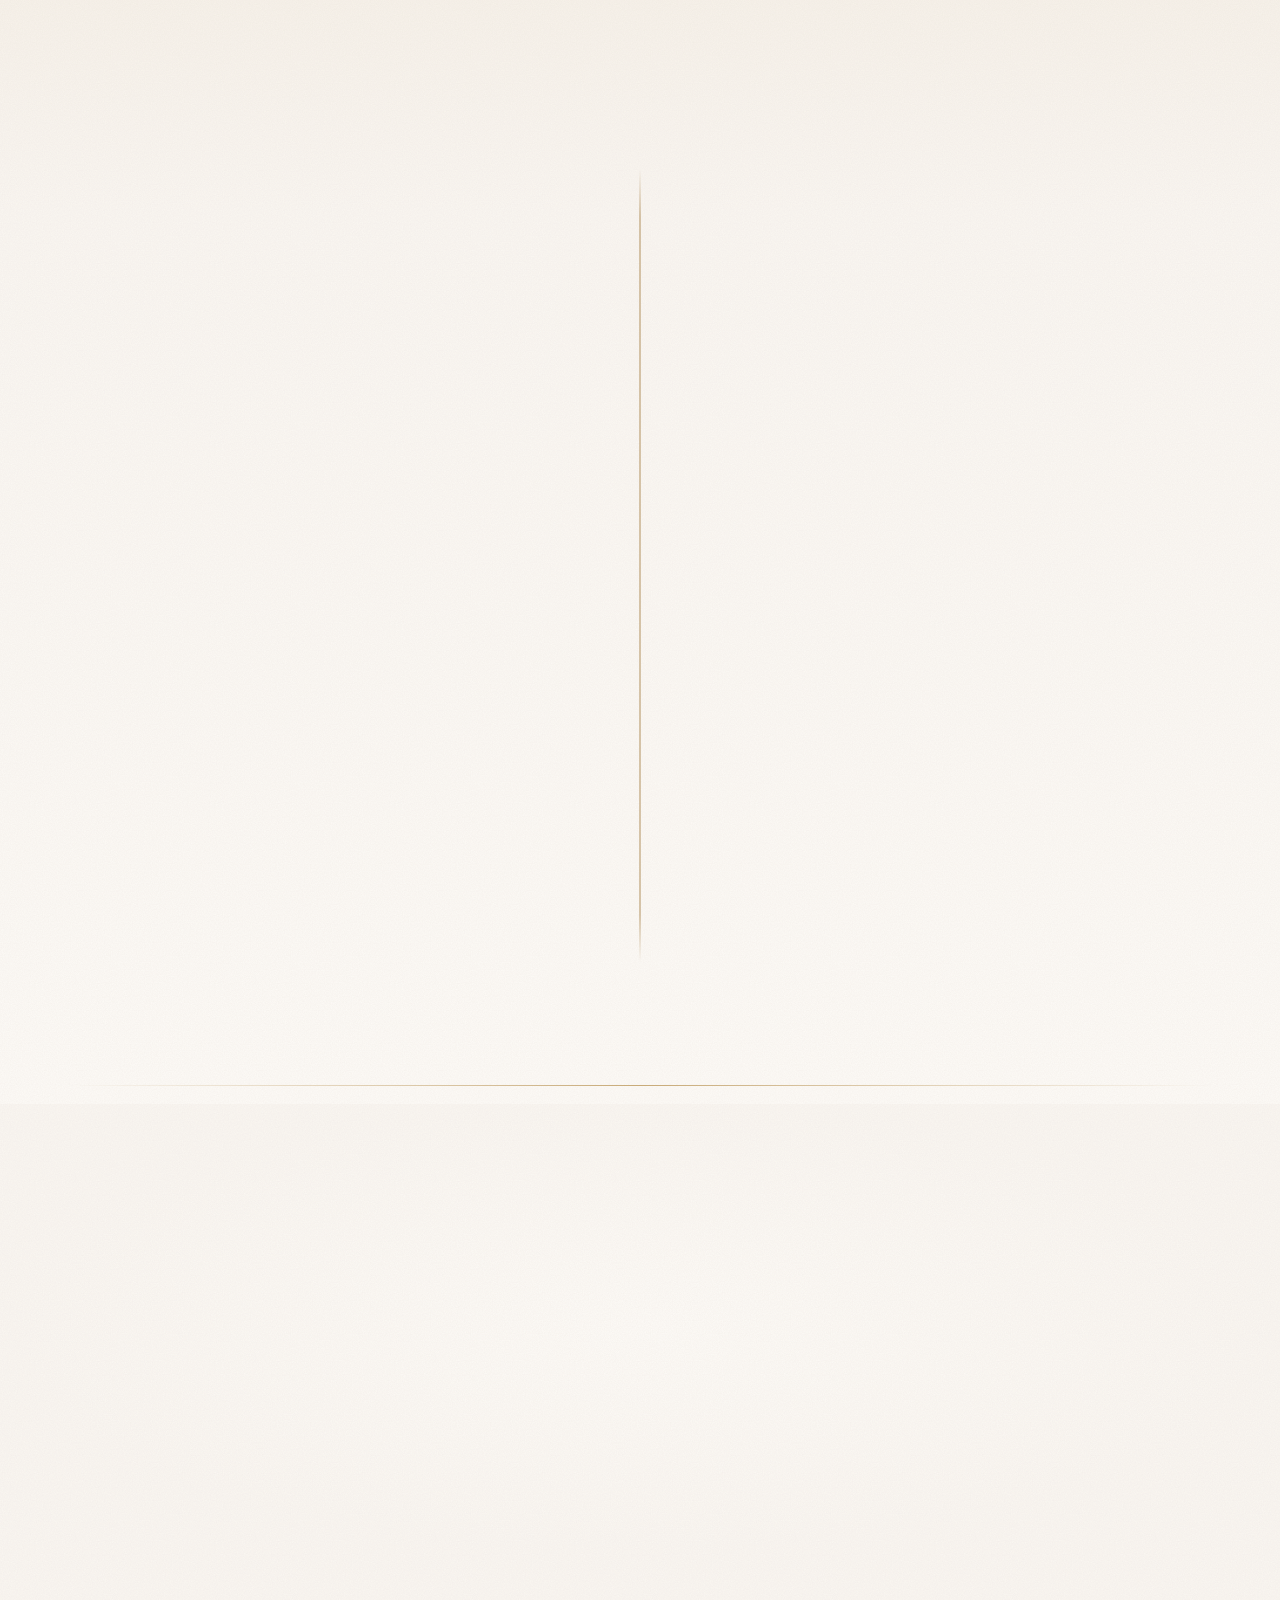
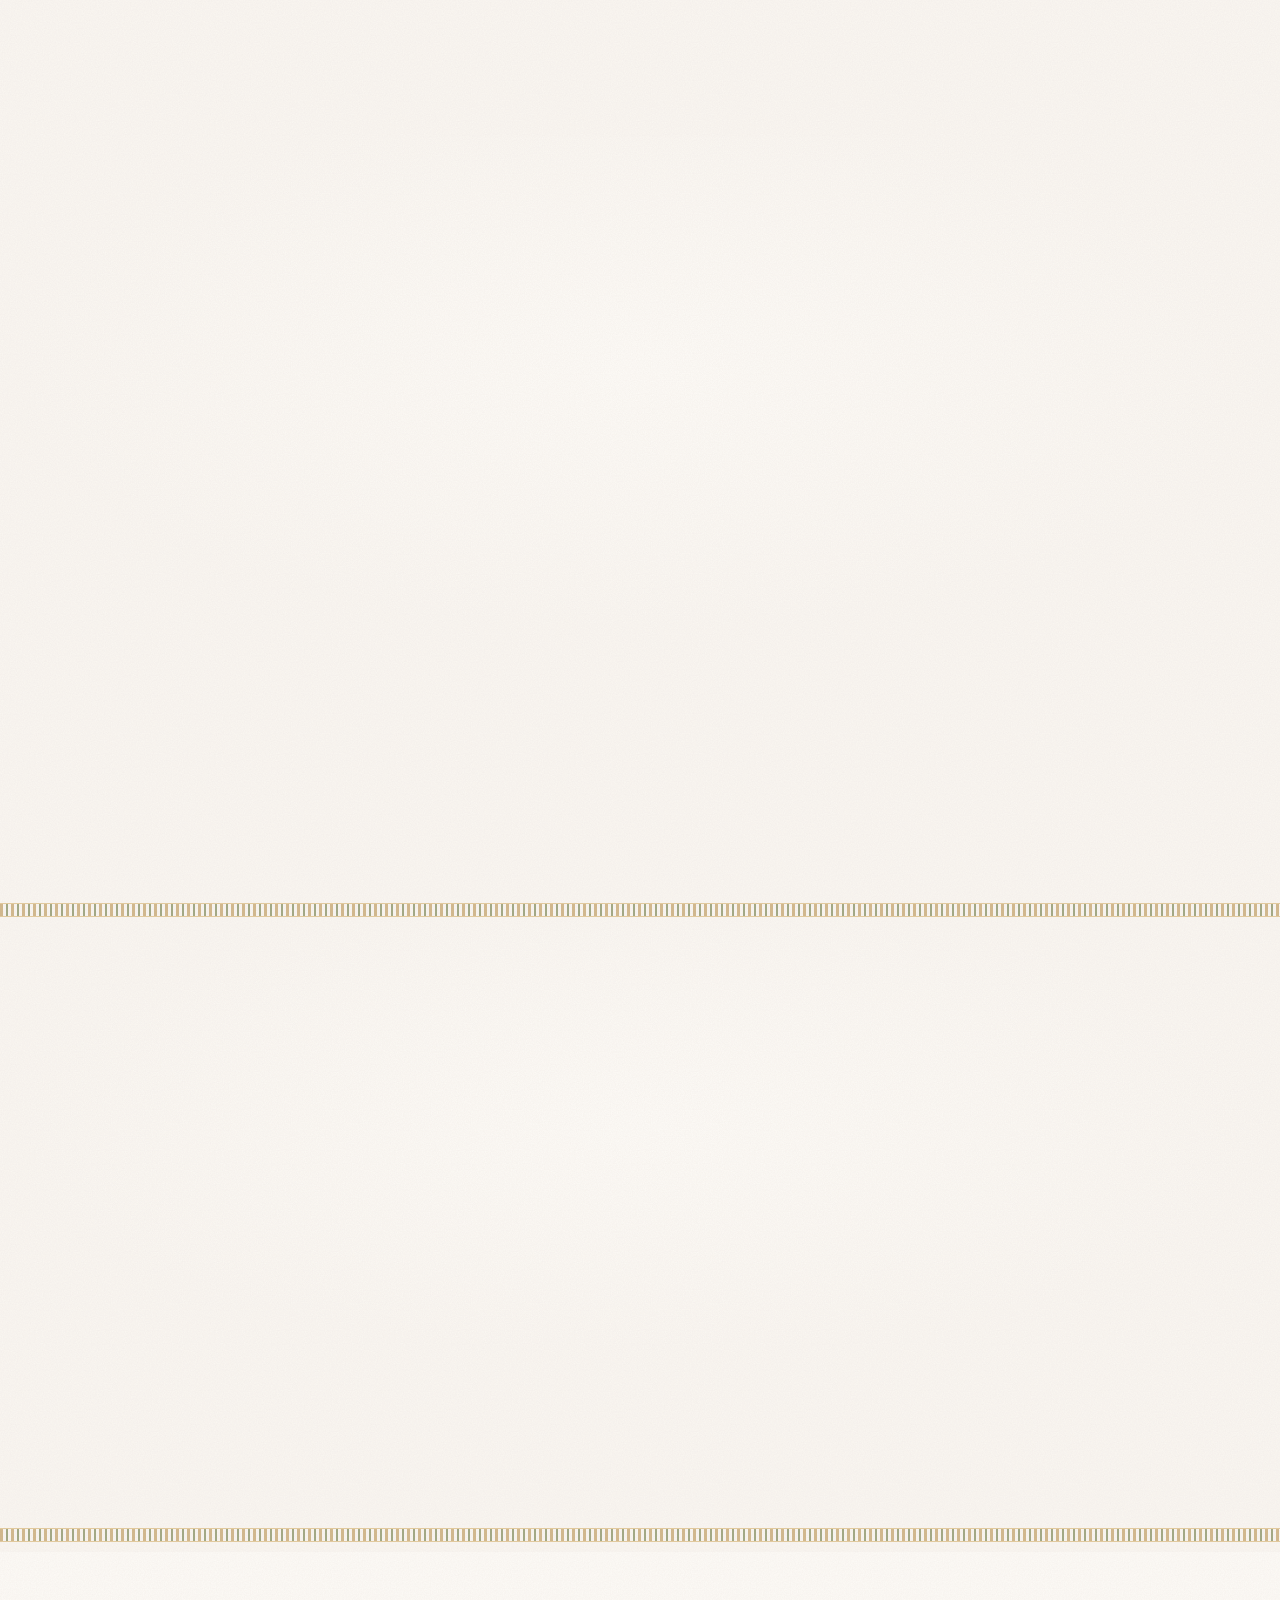
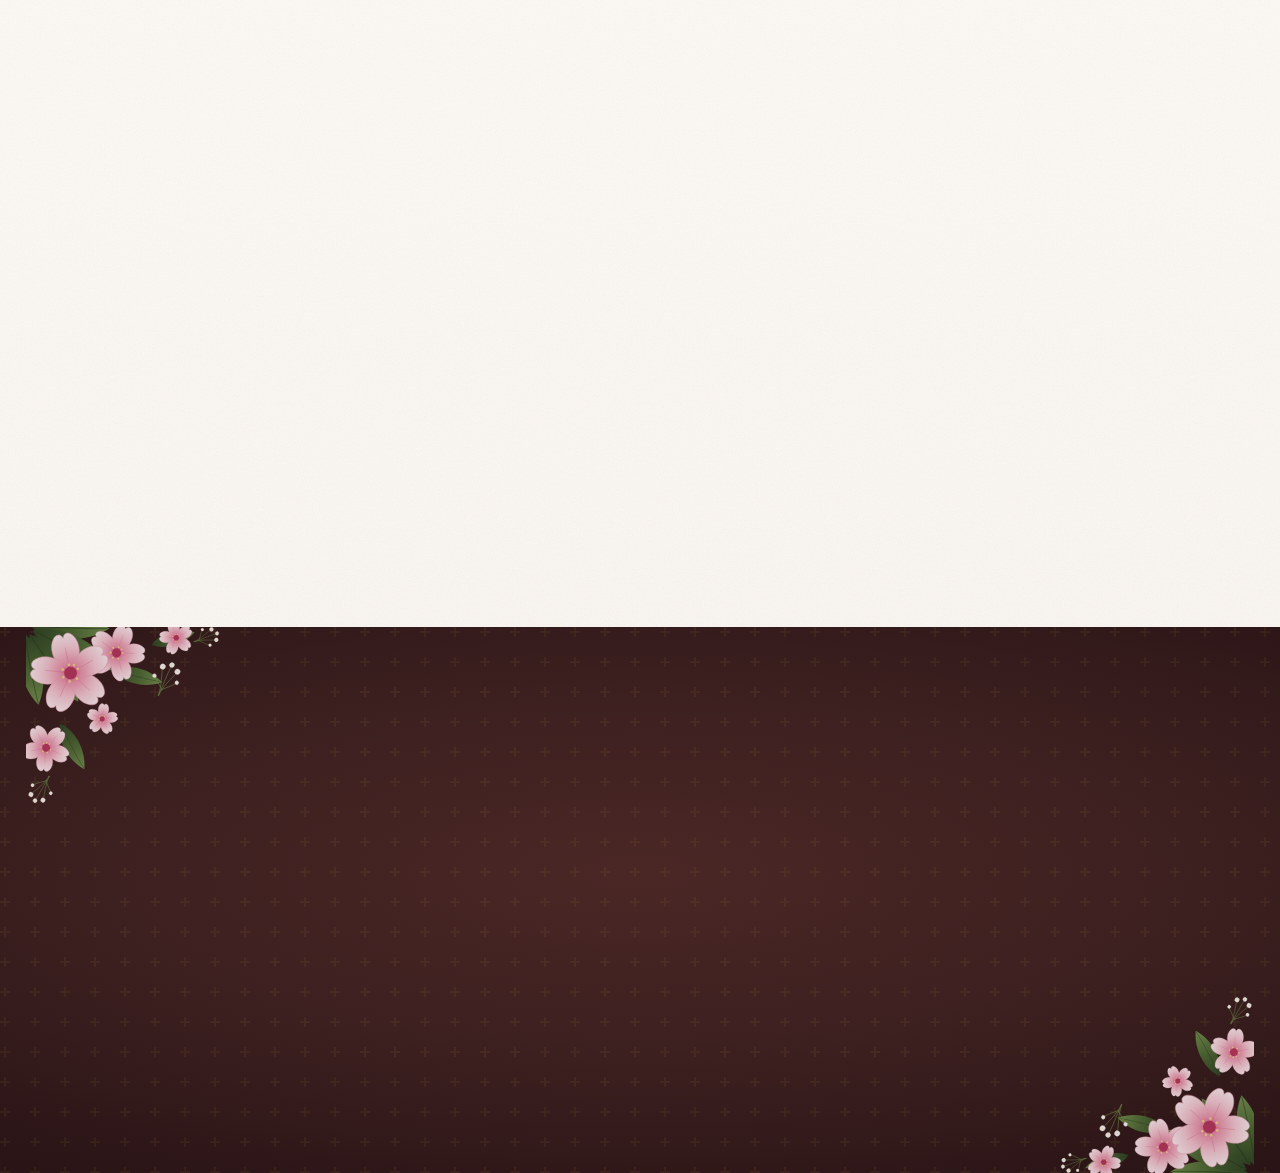
==== commit c31a3210: "Changes applied..." ====
--- a/02/index.html
+++ b/02/index.html
@@ -76,10 +76,10 @@
             </linearGradient>
             <!-- foil gold tuned to read against cream paper (darker than #g-gold) -->
             <linearGradient id="g-foil" gradientUnits="userSpaceOnUse" x1="8" y1="0" x2="92" y2="100">
-                <stop offset="0" stop-color="#8C6528" />
-                <stop offset=".35" stop-color="#E3BE72" />
-                <stop offset=".62" stop-color="#A87A33" />
-                <stop offset="1" stop-color="#D8B062" />
+                <stop offset="0" stop-color="#A47F3C" />
+                <stop offset=".35" stop-color="#E2CB92" />
+                <stop offset=".62" stop-color="#AE8A44" />
+                <stop offset="1" stop-color="#CDB275" />
             </linearGradient>
             <linearGradient id="g-wine-fold" x1="0" y1="0" x2="1" y2="1">
                 <stop offset="0" stop-color="#9A2A50" />
@@ -117,16 +117,16 @@
                 <stop offset="1" stop-color="#5A1330" />
             </radialGradient>
             <radialGradient id="g-seal-gloss" cx=".32" cy=".26" r=".42">
-                <stop offset="0" stop-color="#FFFFFF" stop-opacity=".38" />
+                <stop offset="0" stop-color="#FFFFFF" stop-opacity=".16" />
                 <stop offset="1" stop-color="#FFFFFF" stop-opacity="0" />
             </radialGradient>
             <linearGradient id="g-env-paper" x1="0" y1="0" x2="0" y2="1">
-                <stop offset="0" stop-color="#FBF4EC" />
-                <stop offset="1" stop-color="#EFDFD3" />
+                <stop offset="0" stop-color="#6C7644" />
+                <stop offset="1" stop-color="#4C5730" />
             </linearGradient>
             <linearGradient id="g-env-flap" x1="0" y1="0" x2="0" y2="1">
-                <stop offset="0" stop-color="#F4E8DD" />
-                <stop offset="1" stop-color="#FFFAF4" />
+                <stop offset="0" stop-color="#5D6939" />
+                <stop offset="1" stop-color="#7A8551" />
             </linearGradient>
             <linearGradient id="g-env-depth" x1="0" y1="0" x2="0" y2="1">
                 <stop offset="0" stop-color="#1B0A10" stop-opacity="0" />
@@ -134,7 +134,7 @@
             </linearGradient>
 
             <pattern id="p-liner" patternUnits="userSpaceOnUse" width="36" height="36">
-                <rect width="36" height="36" fill="#46512A" />
+                <rect width="36" height="36" fill="#5E1533" />
                 <path d="M18 5 31 18 18 31 5 18Z" fill="none" stroke="#D4AF6A" stroke-width="1" opacity=".5" />
                 <path d="M18 12 24 18 18 24 12 18Z" fill="#D4AF6A" opacity=".32" />
                 <circle cx="0" cy="0" r="1.6" fill="#D4AF6A" opacity=".55" />
@@ -454,8 +454,8 @@
         <!-- Embossed gold foil: each shape stamped 3x (shadow below, highlight above, gold on top) -->
         <symbol id="foil-rose" viewBox="0 0 100 100" overflow="visible">
             <g fill="none" stroke="currentColor" stroke-width="3.6" stroke-linecap="round" stroke-linejoin="round">
-                <use href="#shape-foil-rose" color="#7A5A21" opacity=".5" transform="translate(0 1.7)" />
-                <use href="#shape-foil-rose" color="#FFFAE8" opacity=".9" transform="translate(0 -1.5)" />
+                <use href="#shape-foil-rose" color="#2F2A12" opacity=".5" transform="translate(0 1.7)" />
+                <use href="#shape-foil-rose" color="#F6E9C4" opacity=".72" transform="translate(0 -1.5)" />
                 <g stroke="url(#g-foil)">
                     <use href="#shape-foil-rose" />
                 </g>
@@ -463,8 +463,8 @@
         </symbol>
         <symbol id="foil-sprig" viewBox="0 0 100 100" overflow="visible">
             <g fill="none" stroke="currentColor" stroke-width="3.6" stroke-linecap="round" stroke-linejoin="round">
-                <use href="#shape-foil-sprig" color="#7A5A21" opacity=".5" transform="translate(0 1.7)" />
-                <use href="#shape-foil-sprig" color="#FFFAE8" opacity=".9" transform="translate(0 -1.5)" />
+                <use href="#shape-foil-sprig" color="#2F2A12" opacity=".5" transform="translate(0 1.7)" />
+                <use href="#shape-foil-sprig" color="#F6E9C4" opacity=".72" transform="translate(0 -1.5)" />
                 <g stroke="url(#g-foil)">
                     <use href="#shape-foil-sprig" />
                 </g>
@@ -472,8 +472,8 @@
         </symbol>
         <symbol id="foil-daisy" viewBox="0 0 100 100" overflow="visible">
             <g fill="none" stroke="currentColor" stroke-width="3.6" stroke-linecap="round" stroke-linejoin="round">
-                <use href="#shape-foil-daisy" color="#7A5A21" opacity=".5" transform="translate(0 1.7)" />
-                <use href="#shape-foil-daisy" color="#FFFAE8" opacity=".9" transform="translate(0 -1.5)" />
+                <use href="#shape-foil-daisy" color="#2F2A12" opacity=".5" transform="translate(0 1.7)" />
+                <use href="#shape-foil-daisy" color="#F6E9C4" opacity=".72" transform="translate(0 -1.5)" />
                 <g stroke="url(#g-foil)" color="#A87A33">
                     <use href="#shape-foil-daisy" />
                 </g>
@@ -481,8 +481,8 @@
         </symbol>
         <symbol id="foil-dots" viewBox="0 0 100 100" overflow="visible">
             <g fill="none" stroke="currentColor" stroke-width="2" stroke-linecap="round">
-                <use href="#shape-foil-dots" color="#7A5A21" opacity=".5" transform="translate(0 1.7)" />
-                <use href="#shape-foil-dots" color="#FFFAE8" opacity=".9" transform="translate(0 -1.5)" />
+                <use href="#shape-foil-dots" color="#2F2A12" opacity=".5" transform="translate(0 1.7)" />
+                <use href="#shape-foil-dots" color="#F6E9C4" opacity=".72" transform="translate(0 -1.5)" />
                 <use href="#shape-foil-dots" color="#BE9647" />
             </g>
         </symbol>
@@ -524,7 +524,7 @@
                     <!-- 2. Inner face of the flap (shown after the flap passes 90°) -->
                     <div class="envelope__liner" id="envelope-liner">
                         <svg viewBox="0 0 500 400" preserveAspectRatio="none">
-                            <path d="M0 388Q0 400 12 400H488Q500 400 500 388L264 12Q250-8 236 12Z" fill="#EFE0D4" />
+                            <path d="M0 388Q0 400 12 400H488Q500 400 500 388L264 12Q250-8 236 12Z" fill="#66713E" />
                             <path d="M26 392H474L250 34Z" fill="url(#p-liner)" />
                             <path d="M26 392H474L250 34Z" fill="none" stroke="#D4AF6A" stroke-width="2"
                                 opacity=".7" />
@@ -555,13 +555,13 @@
                                 opacity=".16" filter="url(#f-blur)" />
                             <path d="M0 12Q0 0 12 2L250 380 488 2Q500 0 500 12V688Q500 700 488 700H12Q0 700 0 688Z"
                                 fill="url(#g-env-paper)" />
-                            <path d="M4 6 250 382 496 6" fill="none" stroke="#FFFFFF" stroke-width="2" opacity=".8" />
-                            <path d="M0 700 214 474Q250 440 286 474L500 700" fill="none" stroke="#8A5A4A"
-                                stroke-width="1.4" opacity=".16" />
-                            <path d="M0 698 214 472Q250 438 286 472L500 698" fill="none" stroke="#FFFFFF"
-                                stroke-width="1.2" opacity=".7" />
+                            <path d="M4 6 250 382 496 6" fill="none" stroke="#9AA46A" stroke-width="2" opacity=".65" />
+                            <path d="M0 700 214 474Q250 440 286 474L500 700" fill="none" stroke="#283014"
+                                stroke-width="1.4" opacity=".3" />
+                            <path d="M0 698 214 472Q250 438 286 472L500 698" fill="none" stroke="#939D63"
+                                stroke-width="1.2" opacity=".5" />
                             <rect x="16" y="16" width="468" height="668" rx="6" fill="none" stroke="url(#g-gold)"
-                                stroke-width="1.4" opacity=".38" />
+                                stroke-width="1.4" opacity=".5" />
                             <!-- Embossed foil florals on the parts of the pocket seen while closed -->
                             <use href="#foil-daisy" x="36" y="270" width="70" height="70" />
                             <use href="#foil-daisy" x="394" y="270" width="70" height="70" />
@@ -833,8 +833,8 @@
 
         <!-- ===== OUR STORY ===== -->
         <section class="section story" id="story" aria-labelledby="story-title">
-            <p class="caps caps--olive" data-reveal>Our Story</p>
-            <h2 class="script section-script" id="story-title" data-reveal>Two homes, one family</h2>
+            <p class="caps caps--gold" data-reveal>Our Story</p>
+            <h2 class="script section-script section-script--light" id="story-title" data-reveal>Two homes, one family</h2>
 
             <div class="journey" data-reveal>
                 <div class="journey__place">
@@ -867,8 +867,8 @@
 
         <!-- ===== THE CEREMONY ===== -->
         <section class="section ceremony" id="ceremony" aria-labelledby="ceremony-title">
-            <p class="caps caps--gold" data-reveal>The Ceremony</p>
-            <h2 class="script section-script section-script--light" id="ceremony-title" data-reveal>Igba Nkwu</h2>
+            <p class="caps caps--olive" data-reveal>The Ceremony</p>
+            <h2 class="script section-script" id="ceremony-title" data-reveal>Igba Nkwu</h2>
             <p class="ceremony__lead" data-reveal>The wine carrying · from 1pm</p>
 
             <ol class="rites">
@@ -939,7 +939,7 @@
             <div class="swatches" data-reveal>
                 <figure class="swatch">
                     <span class="swatch__dot swatch__dot--wine"></span>
-                    <figcaption class="swatch__name">Wine</figcaption>
+                    <figcaption class="swatch__name">Burgundy</figcaption>
                 </figure>
                 <div class="swatch-join" aria-hidden="true">
                     <span></span>
@@ -950,7 +950,18 @@
                 </div>
                 <figure class="swatch">
                     <span class="swatch__dot swatch__dot--olive"></span>
-                    <figcaption class="swatch__name">Olive</figcaption>
+                    <figcaption class="swatch__name">Olive Green</figcaption>
+                </figure>
+                <div class="swatch-join" aria-hidden="true">
+                    <span></span>
+                    <svg>
+                        <use href="#i-knot" />
+                    </svg>
+                    <span></span>
+                </div>
+                <figure class="swatch">
+                    <span class="swatch__dot swatch__dot--blush"></span>
+                    <figcaption class="swatch__name">Baby Pink</figcaption>
                 </figure>
             </div>
 
@@ -1004,7 +1015,7 @@
                         <use href="#i-pin" />
                     </svg>
                 </div>
-                <p class="caps caps--gold" data-reveal>The Venue</p>
+                <p class="caps caps--olive" data-reveal>The Venue</p>
                 <h2 class="venue__name" id="venue-title" data-reveal>Udechukwu Memorial School Compound</h2>
                 <p class="venue__area" data-reveal>Mmaku · Awgu L.G.A · Enugu State</p>
                 <div class="btn-row" data-reveal>
--- a/02/css/styles.css
+++ b/02/css/styles.css
@@ -24,9 +24,12 @@
     /* Blush, paper, foil */
     --blush-300: #F4C6D1;
     --blush-500: #D9728F;
-    --paper-50: #FDF8F3;
-    --paper-100: #F7EEE8;
-    --paper-200: #EFE1D8;
+    --paper-50: #FDFBF7;
+    --paper-100: #FAF7F2;
+    --paper-200: #F5EFE4;
+    /* dark section tone, taken from the first invitation site */
+    --dark: #3B1F1F;
+    --dark-deep: #2A1416;
     --gold-200: #F2E0B0;
     --gold-300: #E6CB8C;
     --gold-400: #D4AF6A;
@@ -52,6 +55,7 @@
     /* Subtle paper grain (tiny SVG turbulence, data URI → allowed by CSP img-src data:) */
     --grain: url("data:image/svg+xml,%3Csvg xmlns='http://www.w3.org/2000/svg' width='180' height='180'%3E%3Cfilter id='n'%3E%3CfeTurbulence type='fractalNoise' baseFrequency='.85' numOctaves='2' stitchTiles='stitch'/%3E%3CfeColorMatrix values='0 0 0 0 .33 0 0 0 0 .2 0 0 0 0 .18 0 0 0 .07 0'/%3E%3C/filter%3E%3Crect width='100%25' height='100%25' filter='url(%23n)'/%3E%3C/svg%3E");
     /* Card side-band motif: stacked diamonds with dots */
+    --dark-motif: url("data:image/svg+xml,%3Csvg width='60' height='60' viewBox='0 0 60 60' xmlns='http://www.w3.org/2000/svg'%3E%3Cg fill='%23C9A84C' fill-opacity='.07'%3E%3Cpath d='M36 34v-4h-2v4h-4v2h4v4h2v-4h4v-2h-4zm0-30V0h-2v4h-4v2h4v4h2V6h4V4h-4zM6 34v-4H4v4H0v2h4v4h2v-4h4v-2H6zM6 4V0H4v4H0v2h4v4h2V6h4V4H6z'/%3E%3C/g%3E%3C/svg%3E");
     --diamond-chain: url("data:image/svg+xml,%3Csvg xmlns='http://www.w3.org/2000/svg' viewBox='0 0 20 44'%3E%3Cg fill='none' stroke='%23D4AF6A' stroke-width='1.1' opacity='.85'%3E%3Cpath d='M10 6 17 22 10 38 3 22Z'/%3E%3Cpath d='M10 14 13.5 22 10 30 6.5 22Z'/%3E%3C/g%3E%3Cg fill='%23D4AF6A' opacity='.85'%3E%3Ccircle cx='10' cy='2' r='1.3'/%3E%3Ccircle cx='10' cy='42' r='1.3'/%3E%3C/g%3E%3C/svg%3E");
 }
 
@@ -305,9 +309,57 @@
     padding: clamp(150px, 46vw, 220px) var(--gutter) clamp(130px, 38vw, 190px);
     overflow: hidden;
     text-align: center;
+    color: var(--paper-50);
     background:
-        var(--grain),
-        radial-gradient(ellipse 80% 60% at 50% 45%, var(--paper-50) 0%, var(--paper-100) 60%, var(--paper-200) 100%);
+        radial-gradient(ellipse 75% 60% at 50% 45%, transparent 30%, rgba(6, 4, 2, .62) 100%),
+        linear-gradient(rgba(8, 5, 3, .5), rgba(8, 5, 3, .74)),
+        url('../assets/hero.jpg') center / cover no-repeat,
+        #0A0806;
+}
+
+/* Hero type reads light over the photograph */
+.hero__eyebrow {
+    color: var(--gold-300);
+}
+
+.hero .script {
+    color: #F6F1E7;
+    text-shadow: 0 2px 30px rgba(0, 0, 0, .55);
+}
+
+.hero .knot-divider,
+.hero .and-divider {
+    color: var(--gold-400);
+}
+
+.hero .and-divider__badge {
+    box-shadow: 0 0 0 3px rgba(10, 8, 6, .55), 0 0 0 4px rgba(212, 175, 106, .45), 0 6px 16px -6px rgba(0, 0, 0, .8);
+}
+
+.hero .hero__date-main {
+    color: #F6F1E7;
+}
+
+.hero .hero__date-sub {
+    color: var(--gold-300);
+}
+
+.hero .hero__cue {
+    color: rgba(246, 241, 231, .82);
+}
+
+.hero .hero__cue svg {
+    color: var(--gold-400);
+}
+
+.hero__art {
+    opacity: .8;
+}
+
+/* the AND medallion reads as a dark jewel on the photograph */
+.hero .and-divider__badge {
+    background: radial-gradient(circle at 35% 30%, rgba(122, 31, 61, .95), rgba(30, 10, 14, .95));
+    color: var(--gold-200);
 }
 
 .hero__art {
@@ -849,10 +901,9 @@
 
 /* ===== VENUE ===== */
 .venue {
-    color: var(--paper-50);
     background:
         var(--grain),
-        radial-gradient(ellipse 90% 70% at 50% 35%, var(--wine-600) 0%, var(--wine-800) 55%, var(--wine-900) 100%);
+        radial-gradient(ellipse 70% 50% at 50% 35%, var(--paper-50), var(--paper-100) 70%);
 }
 
 /* Akwete-style woven stripes along top & bottom edges */
@@ -867,7 +918,7 @@
         linear-gradient(var(--gold-400), var(--gold-400)) top / 100% 1px no-repeat,
         linear-gradient(var(--gold-400), var(--gold-400)) bottom / 100% 1px no-repeat,
         repeating-linear-gradient(90deg, var(--gold-500) 0 3px, transparent 3px 6px, var(--olive-500) 6px 8px, transparent 8px 11px);
-    opacity: .85;
+    opacity: .6;
 }
 
 .venue::before {
@@ -890,7 +941,7 @@
     width: 84px;
     height: 84px;
     margin: 0 auto 1.4rem;
-    color: var(--gold-300);
+    color: var(--wine-600);
 }
 
 .venue__pin svg {
@@ -903,7 +954,7 @@
     position: absolute;
     inset: 0;
     border-radius: 50%;
-    border: 1px solid rgba(230, 203, 140, .55);
+    border: 1px solid rgba(184, 145, 79, .7);
     animation: ring-pulse 3.2s var(--ease-out) infinite;
 }
 
@@ -930,7 +981,7 @@
     font-size: clamp(1.4rem, 6.6vw, 2.5rem);
     line-height: 1.32;
     letter-spacing: .05em;
-    color: var(--paper-50);
+    color: var(--wine-600);
     text-wrap: balance;
 }
 
@@ -938,7 +989,7 @@
     margin-top: .7rem;
     font-style: italic;
     font-size: 1.15rem;
-    color: var(--gold-300);
+    color: var(--olive-600);
 }
 
 .venue__note {
@@ -947,16 +998,21 @@
     font-size: .58rem;
     letter-spacing: .24em;
     text-transform: uppercase;
-    color: rgba(253, 248, 243, .6);
+    color: var(--olive-500);
 }
 
 /* ===== CLOSING ===== */
 .closing {
     overflow: hidden;
     padding-block: clamp(96px, 26vw, 150px) clamp(88px, 22vw, 130px);
+    color: var(--paper-50);
     background:
-        var(--grain),
-        radial-gradient(ellipse 80% 60% at 50% 50%, var(--paper-50), var(--paper-100) 70%);
+        var(--dark-motif),
+        radial-gradient(ellipse 85% 65% at 50% 45%, #4A2725 0%, var(--dark) 55%, var(--dark-deep) 100%);
+}
+
+.closing .closing__corner {
+    opacity: .85;
 }
 
 .closing__corner {
@@ -985,7 +1041,7 @@
     width: min(16rem, 64%);
     height: 1px;
     margin: 0 auto 1.8rem;
-    background: linear-gradient(90deg, transparent, var(--wine-600), transparent);
+    background: linear-gradient(90deg, transparent, var(--gold-400), transparent);
 }
 
 .rule-diamond span {
@@ -994,7 +1050,7 @@
     top: 50%;
     width: 7px;
     height: 7px;
-    background: var(--wine-600);
+    background: var(--gold-400);
     transform: translate(-50%, -50%) rotate(45deg);
 }
 
@@ -1008,7 +1064,7 @@
     letter-spacing: .24em;
     padding-left: .24em;
     text-transform: uppercase;
-    color: var(--wine-600);
+    color: var(--gold-300);
     text-wrap: balance;
 }
 
@@ -1016,10 +1072,12 @@
     margin-top: 1.3rem;
     padding-inline: .15em;
     font-size: clamp(2.3rem, 11.4vw, 4.6rem);
+    color: #F6F1E7;
+    text-shadow: 0 2px 26px rgba(0, 0, 0, .5);
 }
 
 .closing__amp {
-    color: var(--olive-600);
+    color: var(--gold-400);
 }
 
 .closing__date {
@@ -1029,21 +1087,52 @@
     font-weight: 600;
     letter-spacing: .4em;
     padding-left: .4em;
-    color: var(--olive-600);
+    color: rgba(230, 203, 140, .85);
 }
 
 .closing__flourish {
     width: 120px;
     height: 24px;
     margin: 1.6rem auto 0;
-    color: var(--copper-500);
+    color: var(--gold-400);
 }
 
 /* ===== OUR STORY ===== */
 .story {
+    color: var(--paper-50);
     background:
-        var(--grain),
-        linear-gradient(180deg, var(--paper-100), var(--paper-50) 60%);
+        var(--dark-motif),
+        radial-gradient(ellipse 90% 70% at 50% 25%, #4A2725 0%, var(--dark) 55%, var(--dark-deep) 100%);
+}
+
+.story .journey__place {
+    background: rgba(255, 246, 236, .045);
+    box-shadow: inset 0 0 0 1px rgba(201, 168, 76, .3), 0 18px 34px -26px rgba(0, 0, 0, .9);
+}
+
+.story .journey__name {
+    color: #F6F1E7;
+}
+
+.story .journey__home {
+    color: rgba(246, 241, 231, .72);
+}
+
+.story .journey__pin,
+.story .journey__join {
+    color: var(--gold-400);
+}
+
+.story .journey__line {
+    background: linear-gradient(var(--gold-400), transparent);
+}
+
+.story .journey__line:last-child {
+    background: linear-gradient(transparent, var(--gold-400));
+}
+
+.story__closing {
+    color: rgba(246, 241, 231, .8);
 }
 
 .journey {
@@ -1140,10 +1229,9 @@
 
 /* ===== THE CEREMONY (dark wine, like the fabric on the card) ===== */
 .ceremony {
-    color: var(--paper-50);
     background:
         var(--grain),
-        radial-gradient(ellipse 95% 70% at 50% 18%, var(--wine-700) 0%, var(--wine-800) 52%, var(--wine-900) 100%);
+        linear-gradient(180deg, var(--paper-200), var(--paper-100) 30%, var(--paper-50) 100%);
 }
 
 .ceremony::before,
@@ -1153,7 +1241,7 @@
     left: var(--gutter);
     right: var(--gutter);
     height: 1px;
-    background: linear-gradient(90deg, transparent, rgba(212, 175, 106, .55), transparent);
+    background: linear-gradient(90deg, transparent, rgba(184, 145, 79, .75), transparent);
 }
 
 .ceremony::before {
@@ -1173,7 +1261,7 @@
     margin-top: .2rem;
     font-style: italic;
     font-size: 1.05rem;
-    color: rgba(253, 248, 243, .72);
+    color: var(--olive-600);
 }
 
 .rites {
@@ -1193,8 +1281,7 @@
     top: 14px;
     bottom: 14px;
     width: 1px;
-    background: linear-gradient(transparent, rgba(212, 175, 106, .5) 6%, rgba(212, 175, 106, .5) 94%, transparent);
-    box-shadow: 0 0 14px rgba(212, 175, 106, .35);
+    background: linear-gradient(transparent, rgba(160, 120, 58, .8) 6%, rgba(160, 120, 58, .8) 94%, transparent);
 }
 
 .rite {
@@ -1208,20 +1295,20 @@
     position: absolute;
     left: -27px;
     top: 27px;
-    width: 9px;
-    height: 9px;
-    background: linear-gradient(140deg, var(--gold-200), var(--gold-500));
-    box-shadow: 0 0 10px rgba(212, 175, 106, .55);
+    width: 10px;
+    height: 10px;
+    background: linear-gradient(140deg, var(--gold-400), #8A6526);
+    box-shadow: 0 0 0 3px var(--paper-100);
     transform: rotate(45deg);
 }
 
 .rite__body {
     position: relative;
     overflow: hidden;
-    padding: 16px 58px 16px 18px;
+    padding: 16px 48px 16px 18px;
     border-radius: 14px;
-    background: linear-gradient(135deg, rgba(255, 241, 226, .085), rgba(255, 241, 226, .02));
-    box-shadow: inset 0 0 0 1px rgba(212, 175, 106, .22);
+    background: linear-gradient(135deg, #FFFCF8, #FAF4EA);
+    box-shadow: inset 0 0 0 1px rgba(122, 31, 61, .13), 0 12px 26px -24px rgba(74, 15, 36, .7);
 }
 
 /* soft light catching the top-left corner of each panel */
@@ -1230,31 +1317,31 @@
     position: absolute;
     inset: 0;
     pointer-events: none;
-    background: radial-gradient(ellipse 60% 70% at 12% 0%, rgba(255, 244, 225, .1), transparent 60%);
+    background: radial-gradient(ellipse 60% 70% at 12% 0%, rgba(255, 255, 255, .75), transparent 60%);
 }
 
 /* the ghosted roman numeral */
 .rite__num {
     position: absolute;
-    top: 4px;
-    right: 12px;
-    font-family: var(--font-caps);
-    font-size: 2.5rem;
+    top: 9px;
+    right: 13px;
+    font-family: var(--font-caps);
+    font-size: 1.7rem;
     font-weight: 700;
     letter-spacing: .02em;
     line-height: 1;
-    color: rgba(212, 175, 106, .17);
+    color: rgba(122, 31, 61, .14);
     pointer-events: none;
 }
 
 /* the heart of Igba Nkwu gets the gold */
 .rite--moment .rite__body {
-    background: linear-gradient(135deg, rgba(212, 175, 106, .17), rgba(212, 175, 106, .045));
-    box-shadow: inset 0 0 0 1px rgba(212, 175, 106, .5), 0 20px 44px -30px rgba(0, 0, 0, .95);
+    background: linear-gradient(135deg, rgba(212, 175, 106, .22), rgba(212, 175, 106, .07));
+    box-shadow: inset 0 0 0 1.5px rgba(184, 145, 79, .6), 0 20px 40px -28px rgba(74, 15, 36, .8);
 }
 
 .rite--moment .rite__num {
-    color: rgba(240, 213, 150, .3);
+    color: rgba(168, 122, 51, .32);
 }
 
 .rite--moment::before {
@@ -1262,7 +1349,7 @@
     height: 12px;
     top: 25px;
     left: -28.5px;
-    box-shadow: 0 0 16px rgba(240, 213, 150, .85);
+    box-shadow: 0 0 0 3px var(--paper-100), 0 0 14px rgba(184, 145, 79, .8);
 }
 
 .rite__body h3 {
@@ -1272,7 +1359,8 @@
     font-weight: 600;
     letter-spacing: .08em;
     line-height: 1.35;
-    color: var(--paper-50);
+    color: var(--wine-600);
+    text-wrap: balance;
 }
 
 .rite__igbo {
@@ -1282,14 +1370,14 @@
     font-size: .95em;
     font-weight: 400;
     letter-spacing: 0;
-    color: var(--gold-300);
+    color: var(--olive-500);
 }
 
 .rite__body p {
     margin-top: .25rem;
     font-size: 1rem;
     line-height: 1.5;
-    color: rgba(253, 248, 243, .68);
+    color: var(--olive-600);
 }
 
 /* Wider screens: the rites alternate either side of the thread */
@@ -1336,6 +1424,15 @@
         left: -6px;
     }
 
+    .rite__num {
+        top: 4px;
+        font-size: 2.5rem;
+    }
+
+    .rite__body {
+        padding-right: 58px;
+    }
+
     /* numeral sits on the outside edge, away from the text */
     .rite:nth-child(odd) .rite__body {
         padding: 16px 18px 16px 58px;
@@ -1362,7 +1459,7 @@
     display: flex;
     align-items: center;
     justify-content: center;
-    gap: clamp(14px, 5vw, 44px);
+    gap: clamp(8px, 2.6vw, 34px);
     margin-top: 2.2rem;
 }
 
@@ -1375,7 +1472,7 @@
 }
 
 .swatch__dot {
-    width: clamp(92px, 29vw, 150px);
+    width: clamp(74px, 21vw, 140px);
     aspect-ratio: 1;
     border-radius: 50%;
     box-shadow:
@@ -1390,6 +1487,10 @@
 
 .swatch__dot--olive {
     background: radial-gradient(circle at 34% 30%, #7E8B4E, var(--olive-600) 52%, var(--olive-800));
+}
+
+.swatch__dot--blush {
+    background: radial-gradient(circle at 34% 30%, #FBE0E7, var(--blush-300) 52%, #DFA3B4);
 }
 
 .swatch__name {
--- a/02/css/intro.css
+++ b/02/css/intro.css
@@ -21,7 +21,7 @@
     overflow: hidden;
     color: var(--paper-50);
     background:
-        radial-gradient(ellipse 120% 80% at 50% 44%, #6E1A3B 0%, #4A112C 36%, #2A0715 70%, #17030B 100%);
+        radial-gradient(ellipse 120% 80% at 50% 44%, #5E2130 0%, #3B1B23 38%, #241014 72%, #150A0C 100%);
     -webkit-user-select: none;
     user-select: none;
     touch-action: manipulation;
@@ -121,7 +121,7 @@
     flex-direction: column;
     align-items: center;
     gap: 6px;
-    padding: calc(env(safe-area-inset-top, 0px) + clamp(22px, 5dvh, 44px)) 20px 0;
+    padding: calc(env(safe-area-inset-top, 0px) + clamp(14px, 3.4dvh, 32px)) 20px 0;
     opacity: 0;
     transition: opacity .9s ease .3s;
 }
@@ -160,12 +160,12 @@
 
 .envelope {
     position: relative;
-    width: min(76vw, 360px, calc((100vh - 270px) * .62));
-    width: min(76vw, 360px, calc((100dvh - 270px) * .62));
+    width: min(88vw, 400px, calc((100vh - 200px) * .62));
+    width: min(88vw, 400px, calc((100dvh - 200px) * .62));
     aspect-ratio: 5 / 7;
-    /* Leaves headroom for the card rising out. Viewport-height based: a % margin would follow the width. */
-    margin-top: clamp(20px, 9vh, 90px);
-    margin-top: clamp(20px, 9dvh, 90px);
+    /* Small nudge down; the camera pulls back as it opens, which is what frees room for the card. */
+    margin-top: clamp(10px, 4vh, 52px);
+    margin-top: clamp(10px, 4dvh, 52px);
     container-type: inline-size;
     opacity: 0;
 }
@@ -219,8 +219,8 @@
     pointer-events: none;
     background-image:
         var(--grain),
-        radial-gradient(ellipse 72% 52% at 26% 14%, rgba(255, 253, 246, .7), rgba(255, 253, 246, 0) 62%),
-        radial-gradient(ellipse 115% 88% at 50% 52%, rgba(74, 20, 36, 0) 42%, rgba(74, 20, 36, .17) 100%);
+        radial-gradient(ellipse 72% 52% at 26% 14%, rgba(255, 253, 232, .3), rgba(255, 253, 232, 0) 62%),
+        radial-gradient(ellipse 115% 88% at 50% 52%, rgba(16, 20, 6, 0) 40%, rgba(16, 20, 6, .34) 100%);
     background-size: 90px 90px, auto, auto;
 }
 
@@ -414,14 +414,14 @@
     padding-left: .36em;
     text-transform: uppercase;
     color: var(--gold-500);
-    background: linear-gradient(110deg, #8A642C 0%, #8A642C 38%, #F0D596 48%, #8A642C 58%, #8A642C 100%);
+    background: linear-gradient(110deg, #C9AE72 0%, #C9AE72 38%, #F7EBC4 48%, #C9AE72 58%, #C9AE72 100%);
     background-size: 300% 100%;
     background-position: 100% 0;
     -webkit-background-clip: text;
     background-clip: text;
     -webkit-text-fill-color: transparent;
     /* pressed-foil edge: dark below, light above */
-    filter: drop-shadow(0 1px 0 rgba(104, 72, 26, .55)) drop-shadow(0 -1px 0 rgba(255, 251, 240, .8));
+    filter: drop-shadow(0 1px 0 rgba(28, 32, 12, .6)) drop-shadow(0 -1px 0 rgba(246, 233, 196, .35));
     animation: foil-sweep 5.5s ease-in-out infinite;
 }
 
@@ -448,9 +448,9 @@
     font-family: var(--font-script);
     font-size: 6.8cqw;
     line-height: 1.15;
-    color: var(--wine-600);
+    color: #F4EAD2;
     /* letterpressed into the paper */
-    text-shadow: 0 1px 0 rgba(255, 252, 246, .85), 0 -1px 0 rgba(90, 24, 46, .28);
+    text-shadow: 0 1px 0 rgba(26, 30, 12, .55), 0 -1px 0 rgba(255, 252, 240, .18);
 }
 
 /* 5 — outer flap */
@@ -548,7 +548,7 @@
     flex-direction: column;
     align-items: center;
     gap: 4px;
-    padding: 12px 20px calc(env(safe-area-inset-bottom, 0px) + clamp(18px, 4dvh, 40px));
+    padding: 10px 20px calc(env(safe-area-inset-bottom, 0px) + clamp(14px, 3dvh, 32px));
     opacity: 0;
     transition: opacity .8s ease .5s;
 }
@@ -631,7 +631,7 @@
     z-index: 10;
     pointer-events: none;
     opacity: 0;
-    background: radial-gradient(circle at var(--bloom-x, 50%) var(--bloom-y, 45%), #FFFEFB 0%, var(--paper-50) 38%, var(--paper-100) 75%);
+    background: radial-gradient(circle at var(--bloom-x, 50%) var(--bloom-y, 45%), #FBF1D8 0%, #8A5A3A 26%, #3B1F1F 58%, #1B0E0C 100%);
 }
 
 .intro.is-closing {
@@ -645,7 +645,7 @@
     }
 
     .envelope {
-        margin-top: 4dvh;
+        margin-top: 2dvh;
     }
 }
 
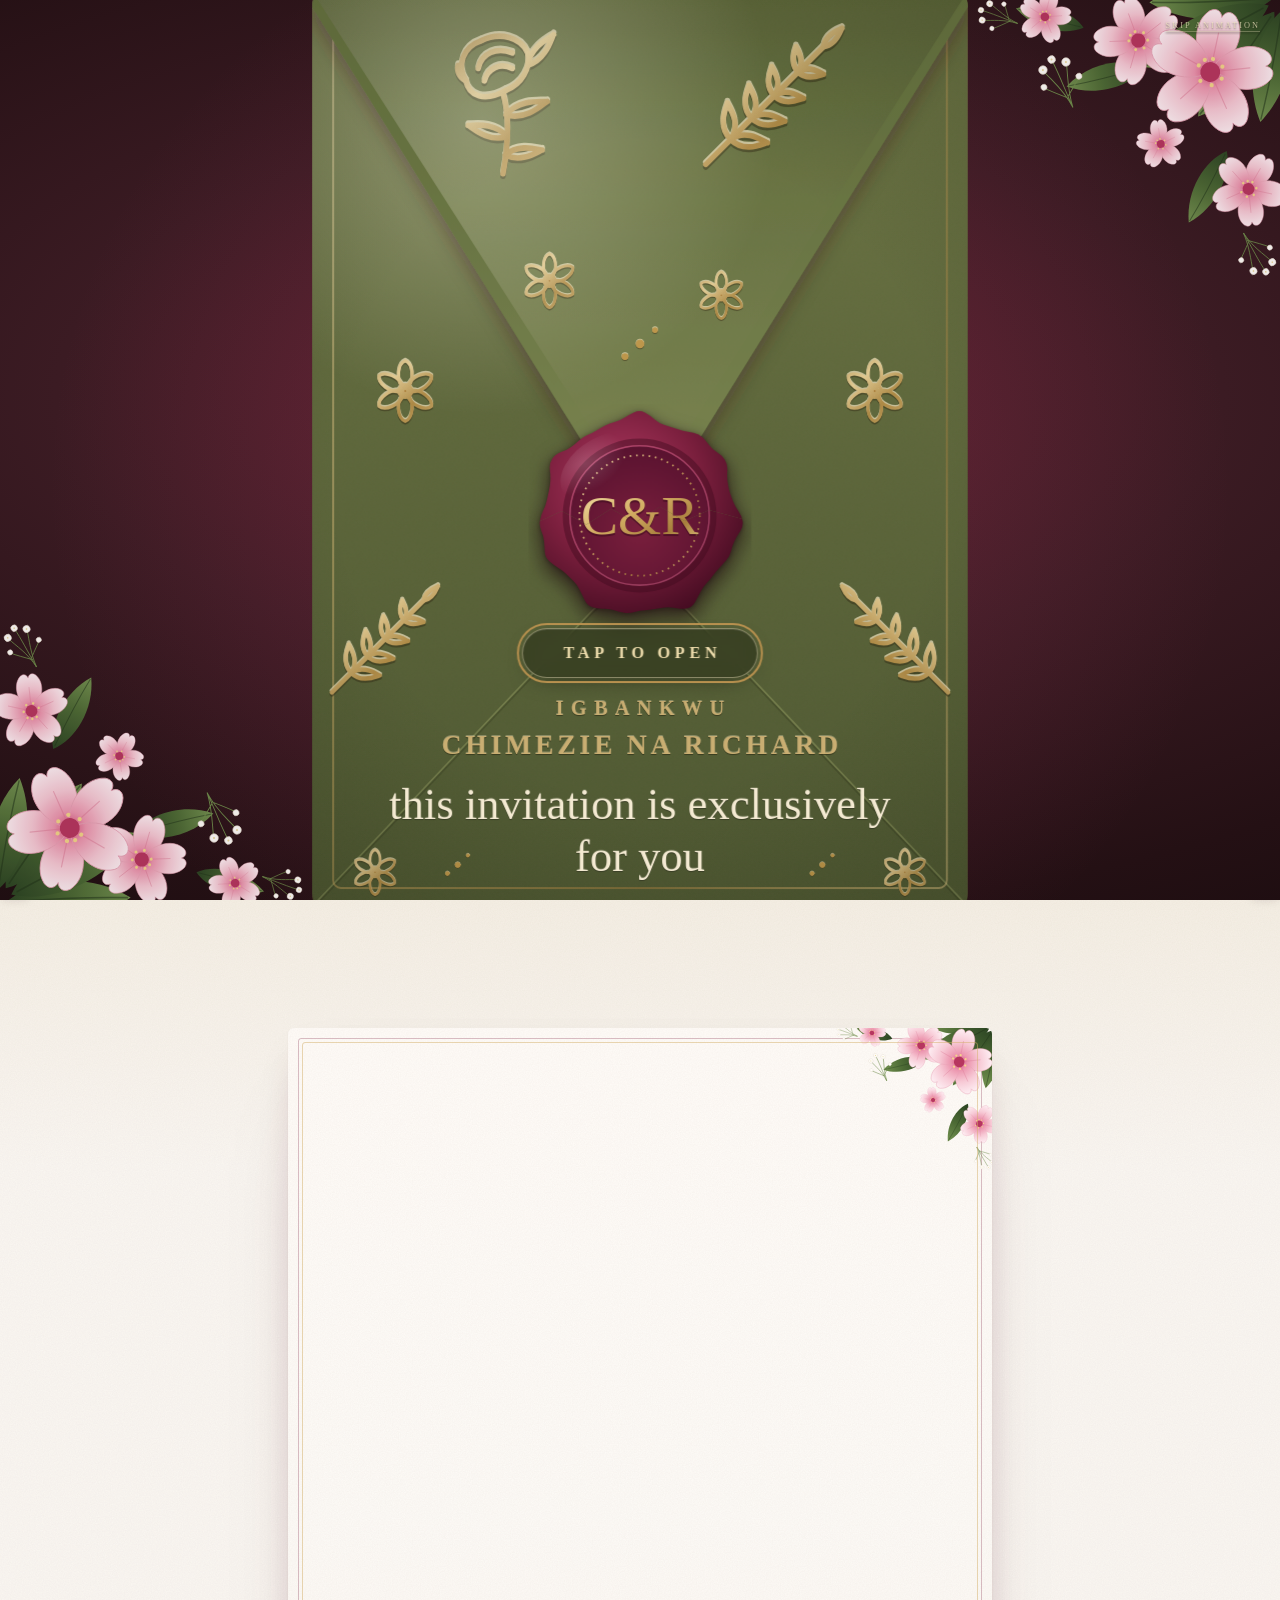
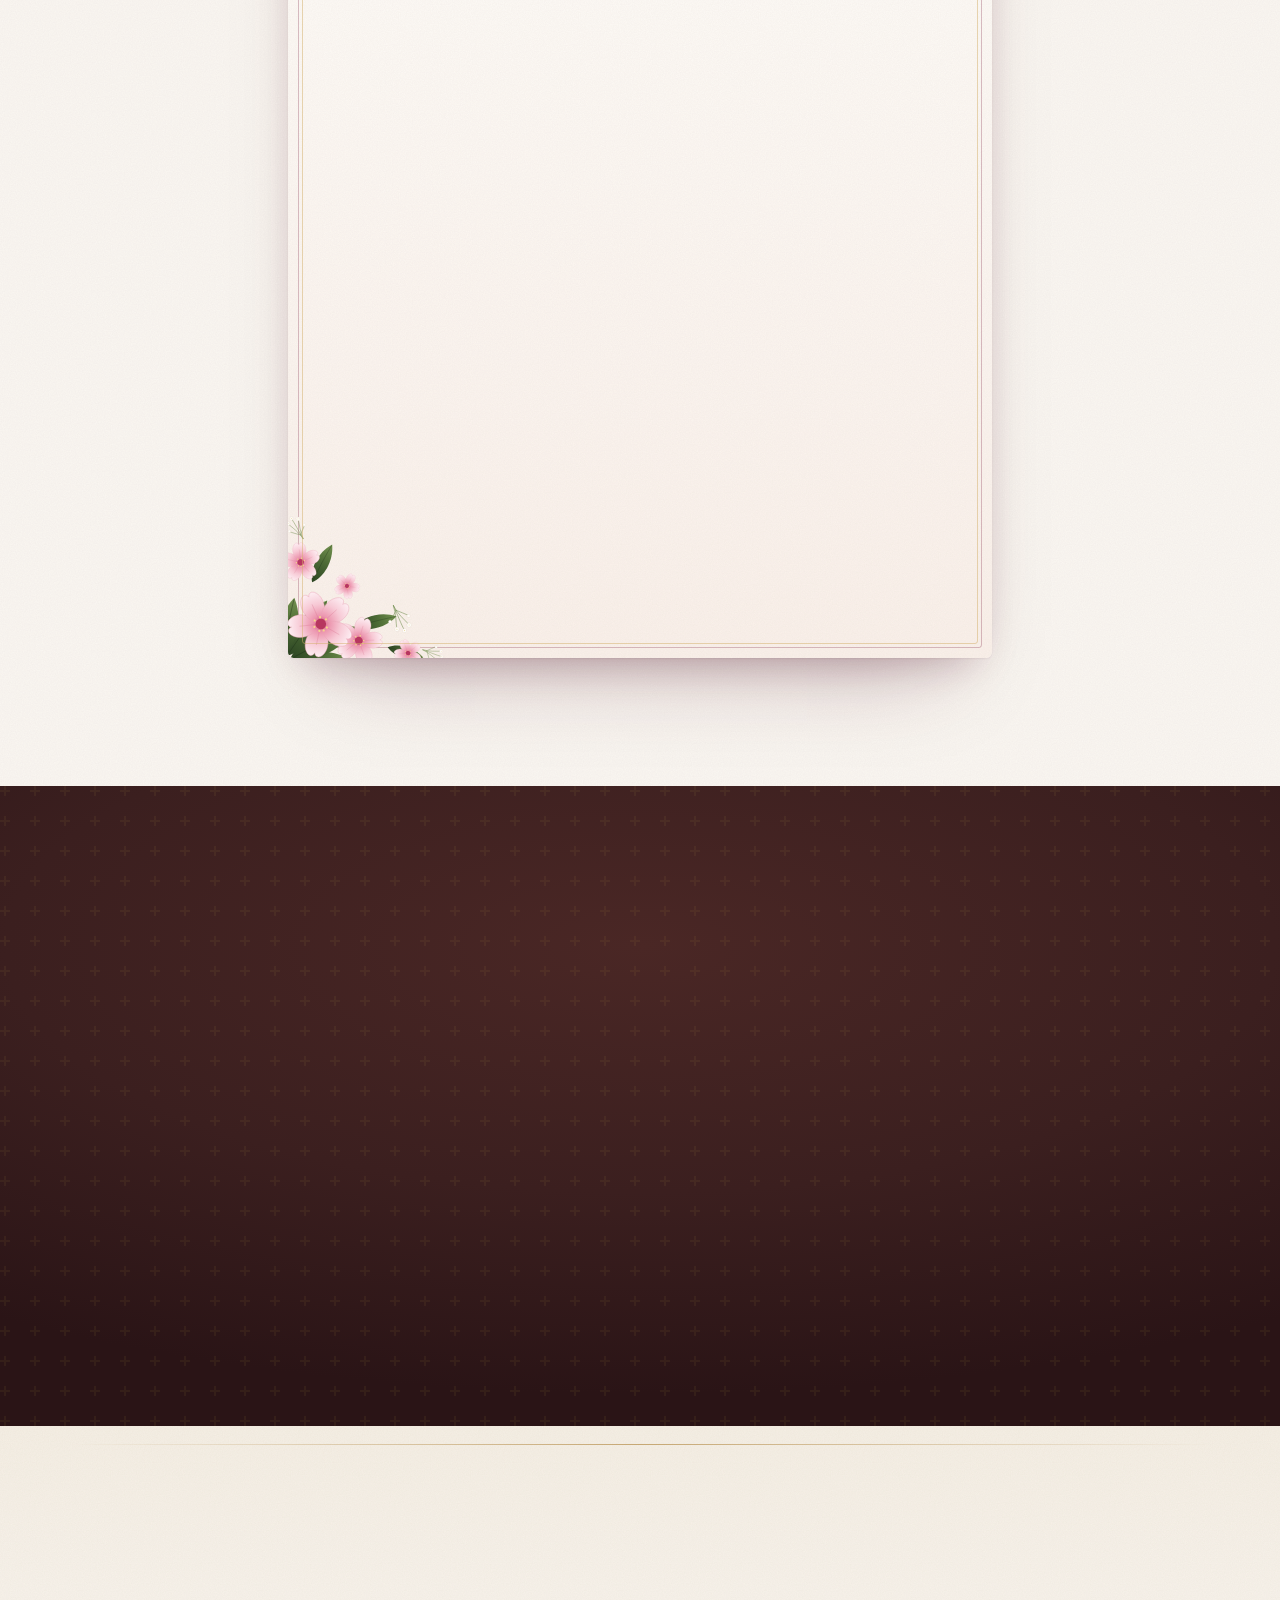
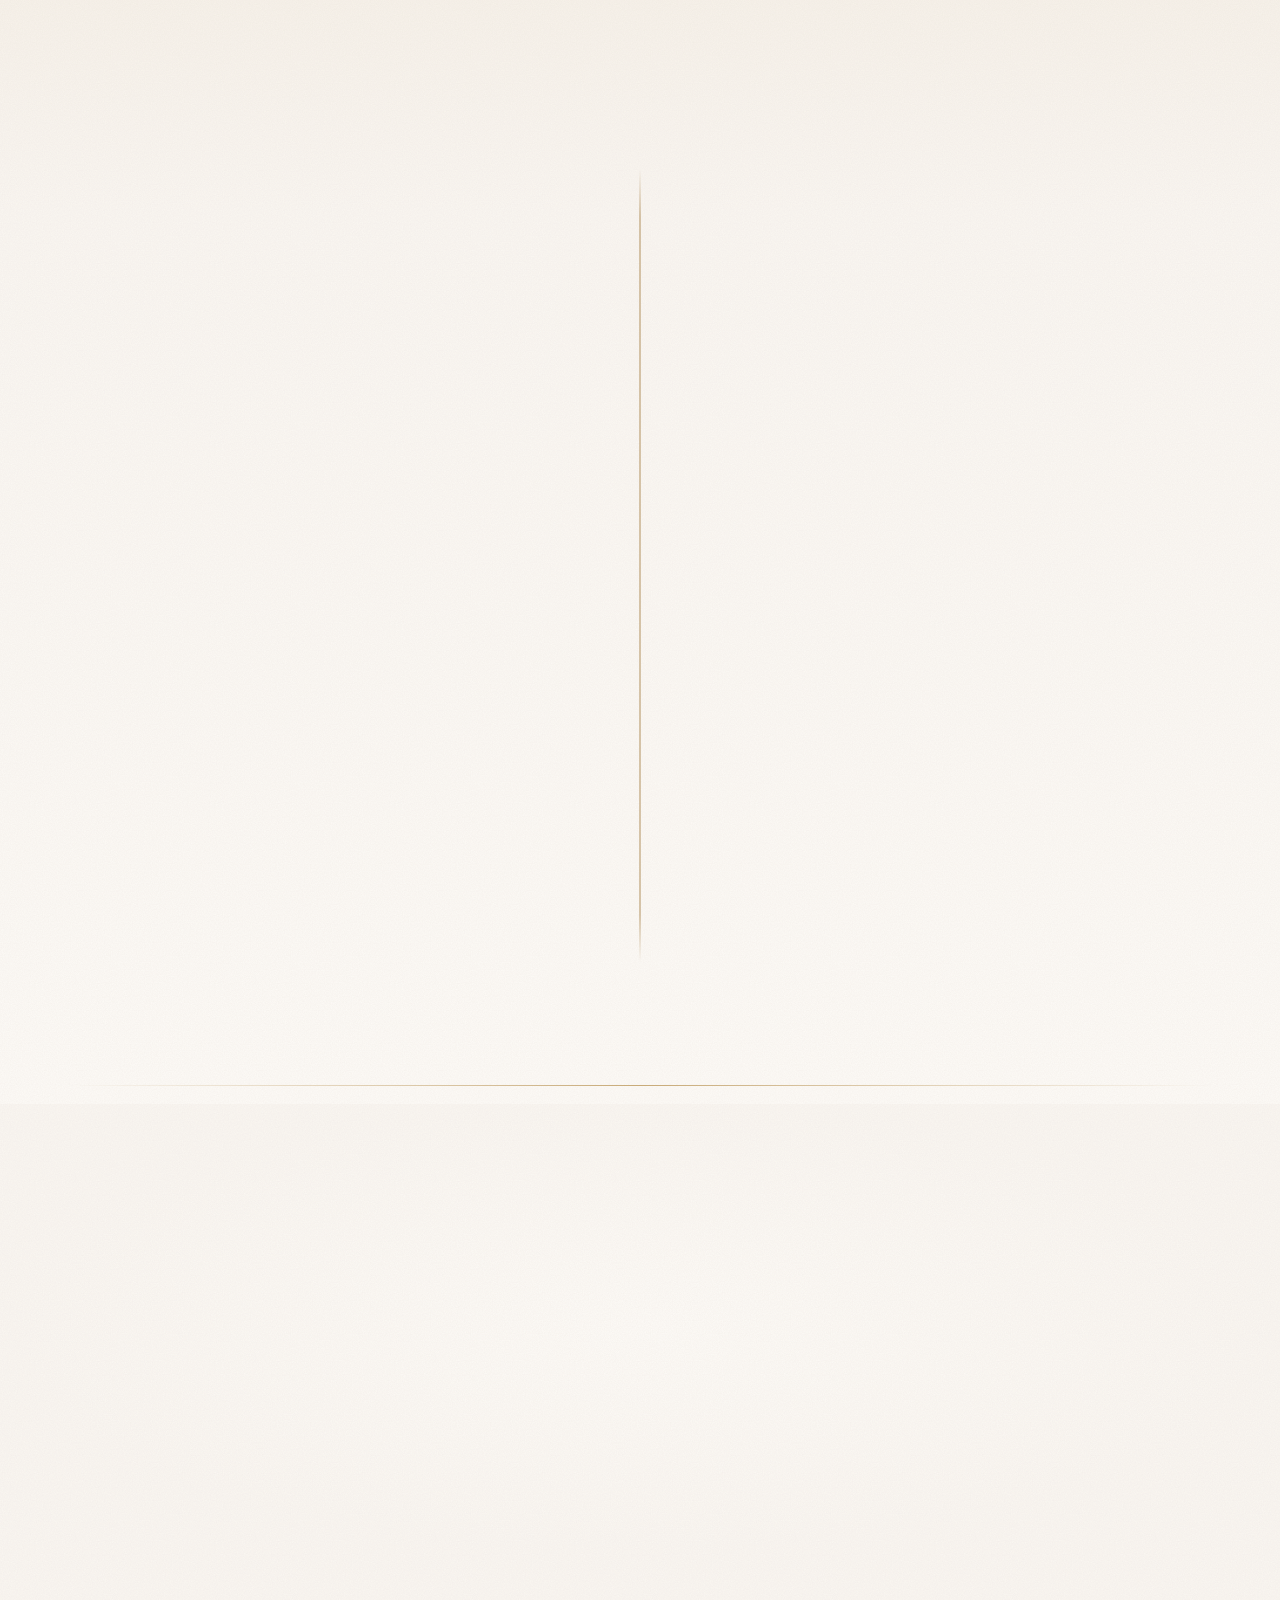
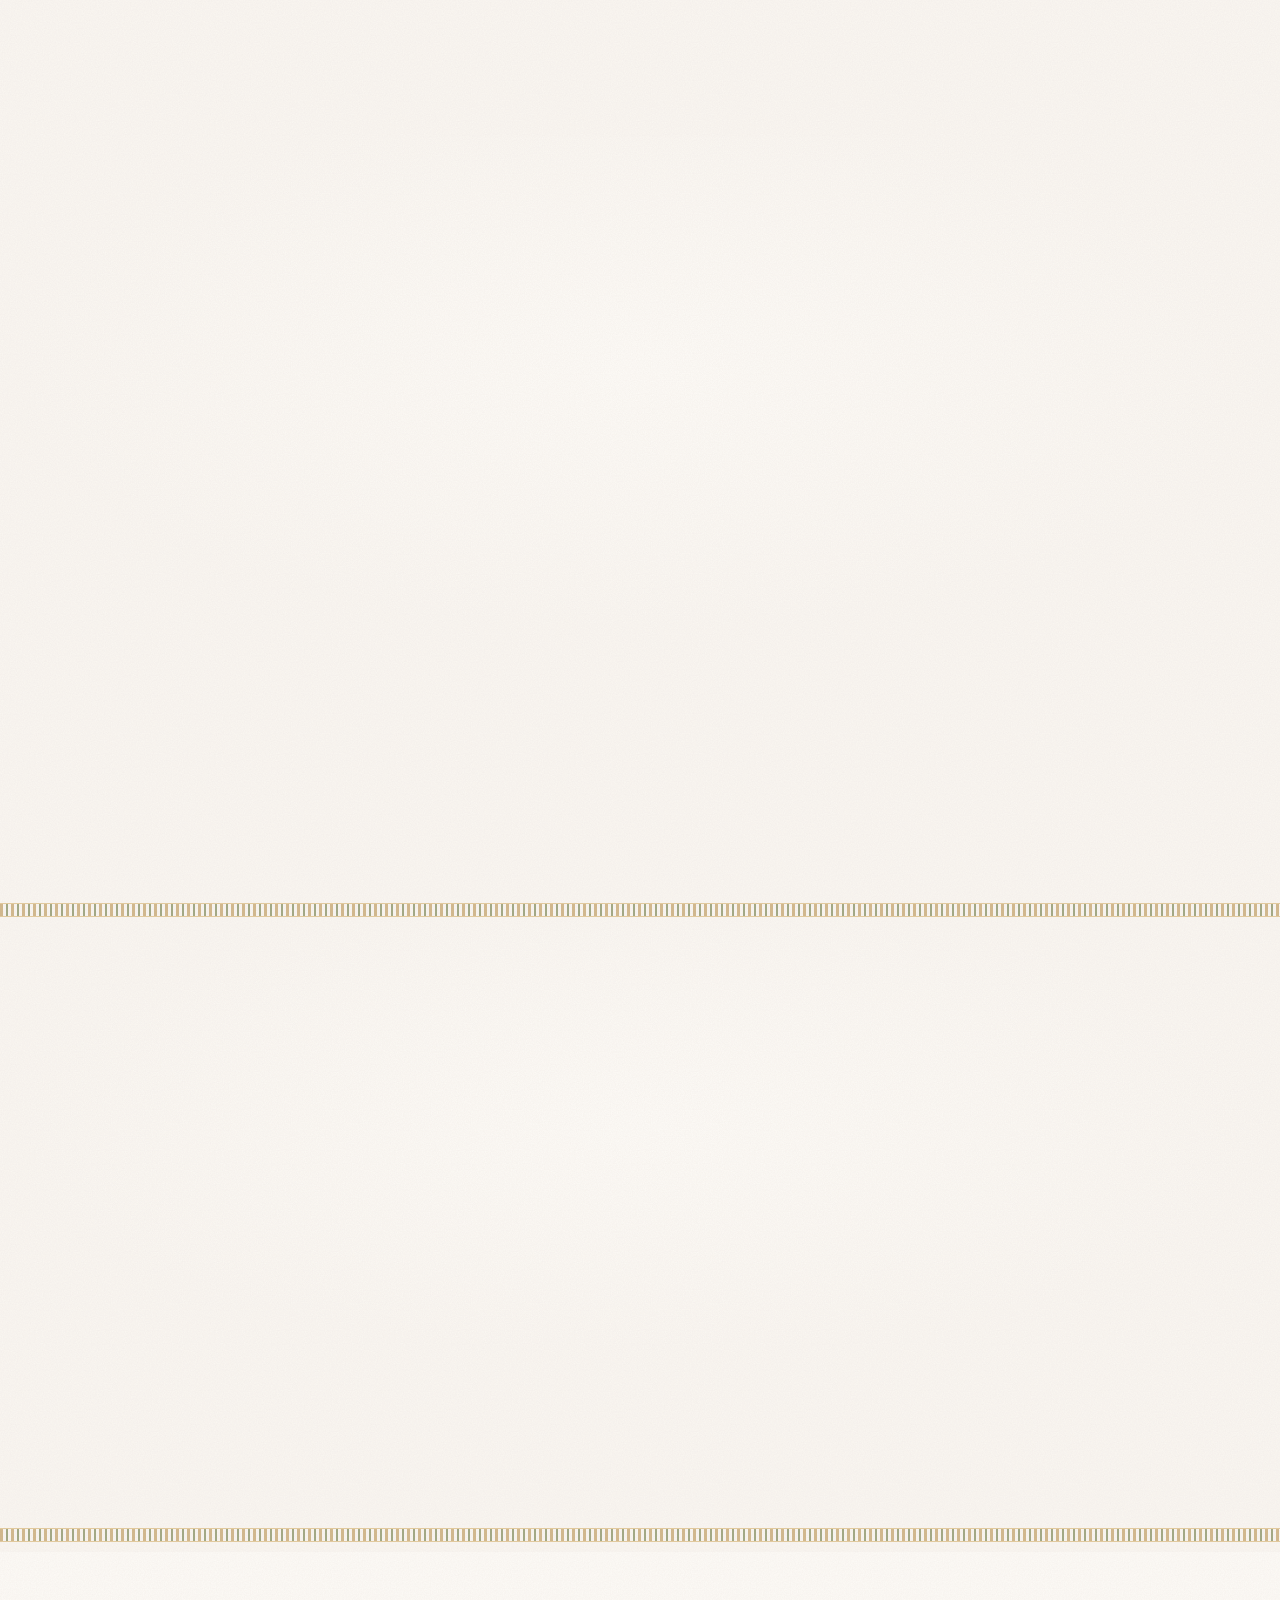
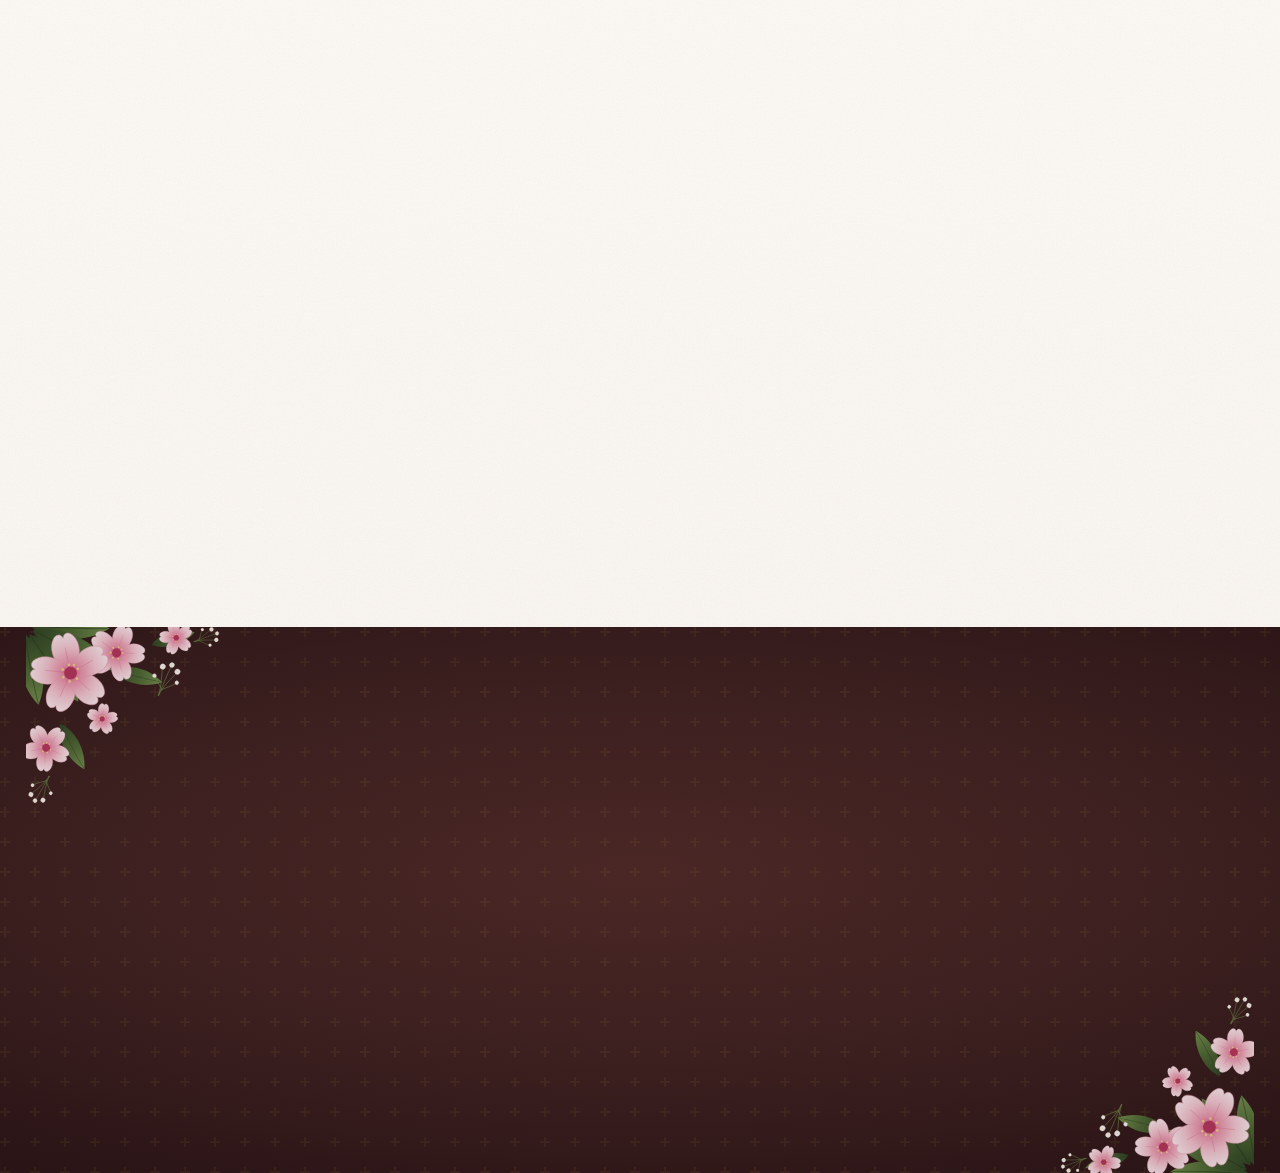
==== commit f163c263: "Sharp..." ====
--- a/02/index.html
+++ b/02/index.html
@@ -15,7 +15,8 @@
     <title>Chimezie &amp; Richard · Traditional Marriage · 29.12.2026</title>
     <meta name="description"
         content="Together with their families, Chimezie Ekwe and Richard Chidi Chinaka invite you to their Traditional Marriage Ceremony — December 29th 2026, 1pm, Udechukwu Memorial School Compound.">
-    <meta name="theme-color" content="#2A0715">
+    <!-- Matches the top of the closed envelope (js/intro.js swaps it to the paper tone once open) -->
+    <meta name="theme-color" content="#5D6939">
     <meta name="color-scheme" content="light">
 
     <!-- Social previews (WhatsApp/iMessage need an ABSOLUTE og:image URL once deployed) -->
@@ -489,8 +490,10 @@
     </svg>
 
     <!-- =====================================================================
-         INTRO — code-built envelope with wax seal. Removed from the DOM once
-         opened. If JS never runs, css/intro.css fades it out automatically.
+         INTRO — code-built envelope with wax seal. The closed envelope fills
+         the whole screen (the backdrop only shows while it opens). Removed
+         from the DOM once opened. If JS never runs, css/intro.css fades it
+         out automatically.
          ===================================================================== -->
     <div class="intro" id="intro" role="dialog" aria-modal="true" aria-labelledby="intro-label">
         <p class="sr-only" id="intro-label">Invitation to the Traditional Marriage Ceremony of Chimezie Ekwe and
@@ -506,14 +509,9 @@
             </svg>
         </div>
 
-        <header class="intro__top" aria-hidden="true">
-            <span class="intro__eyebrow">Igba Nkwu</span>
-            <span class="intro__date">29 · 12 · 2026</span>
-        </header>
-
-        <div class="intro__scene" id="intro-scene" aria-hidden="true">
+        <div class="intro__scene" id="intro-scene">
             <div class="envelope" id="envelope">
-                <div class="envelope__float" id="envelope-float">
+                <div class="envelope__float" id="envelope-float" aria-hidden="true">
 
                     <!-- 1. Inside of the envelope (liner visible through the opening) -->
                     <svg class="envelope__back" viewBox="0 0 500 700" preserveAspectRatio="none">
@@ -568,10 +566,11 @@
                             <use href="#foil-sprig" width="100" height="100" transform="translate(4 452) scale(.92)" />
                             <use href="#foil-sprig" width="100" height="100"
                                 transform="translate(496 452) scale(-.92 .92)" />
-                            <use href="#foil-daisy" x="30" y="626" width="52" height="52" />
-                            <use href="#foil-daisy" x="418" y="626" width="52" height="52" />
-                            <use href="#foil-dots" x="96" y="600" width="30" height="30" />
-                            <use href="#foil-dots" x="374" y="600" width="30" height="30" />
+                            <!-- bottom row kept below the inscription (which ends ~92% down) -->
+                            <use href="#foil-daisy" x="22" y="646" width="52" height="52" />
+                            <use href="#foil-daisy" x="426" y="646" width="52" height="52" />
+                            <use href="#foil-dots" x="96" y="652" width="30" height="30" />
+                            <use href="#foil-dots" x="374" y="652" width="30" height="30" />
                         </svg>
                         <span class="paper-skin paper-skin--pocket" aria-hidden="true"></span>
                         <div class="envelope__inscription">
@@ -615,15 +614,15 @@
                     </div>
                     <span class="seal-pulse" id="seal-pulse"></span>
                 </div>
+
+                <!-- Sits on the envelope just under the seal (the whole stage is tappable too) -->
+                <button class="intro__open" id="intro-open" type="button" disabled>
+                    <span class="intro__open-label" id="intro-open-label">Preparing your invitation…</span>
+                </button>
             </div>
         </div>
 
-        <div class="intro__actions">
-            <button class="intro__open" id="intro-open" type="button" disabled>
-                <span class="intro__open-label" id="intro-open-label">Preparing your invitation…</span>
-            </button>
-            <button class="intro__skip" id="intro-skip" type="button">Skip animation</button>
-        </div>
+        <button class="intro__skip" id="intro-skip" type="button">Skip animation</button>
 
         <span class="intro__bloom" id="intro-bloom" aria-hidden="true"></span>
     </div>
--- a/02/css/intro.css
+++ b/02/css/intro.css
@@ -1,5 +1,10 @@
 /* ==========================================================================
    INTRO — envelope + wax seal opening (styles only; choreography in js/intro.js)
+
+   Stage: the closed envelope covers the whole viewport on phones (portrait),
+   like a printed envelope held up to the camera — the wine backdrop is only
+   seen while it opens and the camera pulls back. Wide screens fit the height.
+   "Tap to open" / "Skip" float over the bottom strip of the envelope.
 
    Layer stack inside .envelope__float (bottom → top):
      1 back (liner inside)   2 liner (inner face of flap, shown after 90°)
@@ -16,8 +21,6 @@
     position: fixed;
     inset: 0;
     z-index: 100;
-    display: grid;
-    grid-template-rows: auto minmax(0, 1fr) auto;
     overflow: hidden;
     color: var(--paper-50);
     background:
@@ -113,76 +116,55 @@
     }
 }
 
-/* ---------- Top label ---------- */
-.intro__top {
-    position: relative;
-    z-index: 2;
-    display: flex;
-    flex-direction: column;
-    align-items: center;
-    gap: 6px;
-    padding: calc(env(safe-area-inset-top, 0px) + clamp(14px, 3.4dvh, 32px)) 20px 0;
-    opacity: 0;
-    transition: opacity .9s ease .3s;
-}
-
-.intro.is-ready .intro__top {
-    opacity: 1;
-}
-
-.intro__eyebrow {
-    font-family: var(--font-caps);
-    font-size: .74rem;
-    font-weight: 600;
-    letter-spacing: .5em;
-    padding-left: .5em;
-    text-transform: uppercase;
-    color: var(--gold-300);
-}
-
-.intro__date {
-    font-family: var(--font-caps);
-    font-size: .64rem;
-    letter-spacing: .42em;
-    padding-left: .42em;
-    color: rgba(253, 248, 243, .66);
-}
-
 /* ---------- Scene & envelope ---------- */
 .intro__scene {
-    position: relative;
+    position: absolute;
+    inset: 0;
     z-index: 3;
-    display: grid;
-    place-items: center;
-    min-height: 0;
     transform-origin: 50% 50%;
 }
 
 .envelope {
-    position: relative;
-    width: min(88vw, 400px, calc((100vh - 200px) * .62));
-    width: min(88vw, 400px, calc((100dvh - 200px) * .62));
+    position: absolute;
+    left: 50%;
+    top: 50%;
+    /* Cover the viewport (5:7 kept): as wide as the screen, or as tall as it — whichever is bigger.
+       102% rather than 100% so the idle float never lets the backdrop peek in at an edge.
+       js/intro.js measures this box at open time and slides it down to make room for the rising card. */
+    width: max(102vw, calc(102vh * 5 / 7));
+    width: max(102vw, calc(102dvh * 5 / 7));
     aspect-ratio: 5 / 7;
-    /* Small nudge down; the camera pulls back as it opens, which is what frees room for the card. */
-    margin-top: clamp(10px, 4vh, 52px);
-    margin-top: clamp(10px, 4dvh, 52px);
+    /* Centred by hand: grid/flex `center` start-aligns an item wider than the screen in Safari,
+       which left the seal off-centre and the inscription cut off. (The camera uses the separate
+       `translate` property, so it composes with this instead of fighting it.) */
+    transform: translate(-50%, -50%);
     container-type: inline-size;
     opacity: 0;
 }
 
+/* Wide screens (tablet landscape, desktop): covering the width would push the seal below the
+   fold, so fit the height instead and let the backdrop frame the envelope on both sides. */
+@media (min-aspect-ratio: 4/5) {
+    .envelope {
+        width: calc(102vh * 5 / 7);
+        width: calc(102dvh * 5 / 7);
+    }
+}
+
 .intro.is-ready .envelope {
-    animation: envelope-enter 1.3s var(--ease-out) both;
-}
-
+    animation: envelope-enter 1.4s var(--ease-out) both;
+}
+
+/* Settles *down* onto the screen (never smaller than the viewport, so no backdrop flashes at the edges) */
 @keyframes envelope-enter {
     from {
         opacity: 0;
-        transform: translateY(28px) scale(.95);
+        transform: translate(-50%, -50%) scale(1.06);
     }
 
     to {
         opacity: 1;
-        transform: none;
+        transform: translate(-50%, -50%);
     }
 }
 
@@ -242,15 +224,16 @@
     animation-play-state: paused;
 }
 
+/* Kept within the 1% bleed of the cover size: at most ~4px of lift + ~1.5px of corner drift */
 @keyframes envelope-float {
 
     0%,
     100% {
-        transform: translateY(0) rotate(-.35deg);
+        transform: translateY(0) rotate(-.25deg);
     }
 
     50% {
-        transform: translateY(-7px) rotate(.35deg);
+        transform: translateY(-4px) rotate(.25deg);
     }
 }
 
@@ -397,18 +380,22 @@
     z-index: 4;
 }
 
+/* Below the seal + "Tap to open" pill (seal ends ~69%, pill ~75%). Ends ~92% — the pocket's
+   bottom ornaments in index.html are drawn below that line.
+   Type is sized by the envelope (cqw) but capped by the screen (vw): on tall phones the
+   envelope is up to ~1.6× the screen width, and every line must still fit on screen. */
 .envelope__inscription {
     position: absolute;
     left: 9%;
     right: 9%;
-    top: 71.5%;
+    top: 76.5%;
     text-align: center;
 }
 
 .envelope__caps {
     font-family: var(--font-caps);
     font-weight: 700;
-    font-size: 3.1cqw;
+    font-size: min(3.1cqw, 4.4vw);
     line-height: 1.5;
     letter-spacing: .36em;
     padding-left: .36em;
@@ -426,7 +413,7 @@
 }
 
 .envelope__caps--names {
-    font-size: 4.2cqw;
+    font-size: min(4.2cqw, 6vw);
     letter-spacing: .14em;
     padding-left: .14em;
 }
@@ -446,7 +433,7 @@
 .envelope__script {
     margin-top: 2.2cqw;
     font-family: var(--font-script);
-    font-size: 6.8cqw;
+    font-size: min(6.8cqw, 8.1vw);
     line-height: 1.15;
     color: #F4EAD2;
     /* letterpressed into the paper */
@@ -540,39 +527,32 @@
     }
 }
 
-/* ---------- Actions ---------- */
-.intro__actions {
-    position: relative;
-    z-index: 4;
-    display: flex;
-    flex-direction: column;
-    align-items: center;
-    gap: 4px;
-    padding: 10px 20px calc(env(safe-area-inset-bottom, 0px) + clamp(14px, 3dvh, 32px));
-    opacity: 0;
-    transition: opacity .8s ease .5s;
-}
-
-.intro.is-ready .intro__actions,
-.intro:not(.is-armed) .intro__actions {
-    opacity: 1;
-}
-
+/* ---------- "Tap to open" — on the envelope, tucked under the seal ----------
+   Lives inside .envelope so it is sized/positioned by the envelope (cqw / %) and fades and
+   floats with it. Frosted dark-olive pill, gold caps. The whole stage is tappable; this is the cue. */
 .intro__open {
-    min-height: 50px;
-    padding: 0 28px;
-    border: 1px solid rgba(230, 203, 140, .55);
+    position: absolute;
+    left: 50%;
+    top: 69.4%;
+    z-index: 8;
+    translate: -50% 0;
+    height: 7.6cqw;
+    padding: 0 5.5cqw;
+    border: 1px solid rgba(246, 233, 196, .45);
     border-radius: 999px;
     cursor: pointer;
+    white-space: nowrap;
     font-family: var(--font-caps);
-    font-size: .7rem;
+    font-size: 2.5cqw;
     font-weight: 600;
     letter-spacing: .28em;
     text-transform: uppercase;
     color: var(--gold-200);
-    background: linear-gradient(180deg, rgba(122, 31, 61, .45), rgba(42, 7, 21, .45));
-    box-shadow: 0 10px 30px -12px rgba(0, 0, 0, .8), inset 0 1px 0 rgba(255, 255, 255, .08);
-    transition: opacity .4s ease, transform .4s var(--ease-out);
+    background: rgba(30, 36, 16, .5);
+    -webkit-backdrop-filter: blur(8px);
+    backdrop-filter: blur(8px);
+    box-shadow: 0 8px 24px -12px rgba(0, 0, 0, .7), inset 0 1px 0 rgba(255, 255, 255, .1);
+    transition: opacity .4s ease;
 }
 
 .intro__open-label {
@@ -585,40 +565,57 @@
     opacity: .72;
 }
 
+/* Breathes in and out like the prompt on the first invitation (01). Individual `scale` so it
+   never touches the `translate` doing the centring. Stops as soon as the guest taps (disabled). */
 .intro.is-ready .intro__open:not(:disabled) {
-    animation: hint-glow 2.8s ease-in-out infinite;
-}
-
-@keyframes hint-glow {
+    animation: hint-pulse 1.8s ease-in-out infinite;
+}
+
+@keyframes hint-pulse {
 
     0%,
     100% {
-        box-shadow: 0 10px 30px -12px rgba(0, 0, 0, .8), 0 0 0 0 rgba(240, 213, 150, 0);
+        scale: 1;
+        opacity: .82;
     }
 
     50% {
-        box-shadow: 0 10px 30px -12px rgba(0, 0, 0, .8), 0 0 0 6px rgba(240, 213, 150, .12);
-    }
-}
-
+        scale: 1.15;
+        opacity: 1;
+    }
+}
+
+/* ---------- Skip — quiet, top-right corner (clear of the flap art) ---------- */
 .intro__skip {
-    min-height: 44px;
-    padding: 0 14px;
+    position: absolute;
+    top: calc(env(safe-area-inset-top, 0px) + 8px);
+    right: 8px;
+    z-index: 4;
+    min-height: 36px;
+    padding: 0 12px;
     border: 0;
     background: none;
     cursor: pointer;
     font-family: var(--font-caps);
-    font-size: .56rem;
+    font-size: .52rem;
     letter-spacing: .24em;
     text-transform: uppercase;
-    color: rgba(253, 248, 243, .55);
+    color: rgba(246, 233, 196, .7);
+    text-shadow: 0 1px 2px rgba(20, 26, 10, .55);
     text-decoration: underline;
-    text-decoration-color: rgba(253, 248, 243, .25);
-    text-underline-offset: 4px;
-}
-
-.intro.is-opening .intro__top,
-.intro.is-opening .intro__actions {
+    text-decoration-color: rgba(246, 233, 196, .3);
+    text-underline-offset: 3px;
+    opacity: 0;
+    transition: opacity .8s ease .5s;
+}
+
+.intro.is-ready .intro__skip,
+.intro:not(.is-armed) .intro__skip {
+    opacity: 1;
+}
+
+.intro.is-opening .intro__open,
+.intro.is-opening .intro__skip {
     opacity: 0;
     transition: opacity .45s ease;
     pointer-events: none;
@@ -637,24 +634,3 @@
 .intro.is-closing {
     pointer-events: none;
 }
-
-/* ---------- Small / short screens ---------- */
-@media (max-height: 620px) {
-    .intro__top {
-        padding-top: calc(env(safe-area-inset-top, 0px) + 12px);
-    }
-
-    .envelope {
-        margin-top: 2dvh;
-    }
-}
-
-@media (min-width: 768px) {
-    .intro__eyebrow {
-        font-size: .82rem;
-    }
-
-    .intro__date {
-        font-size: .7rem;
-    }
-}
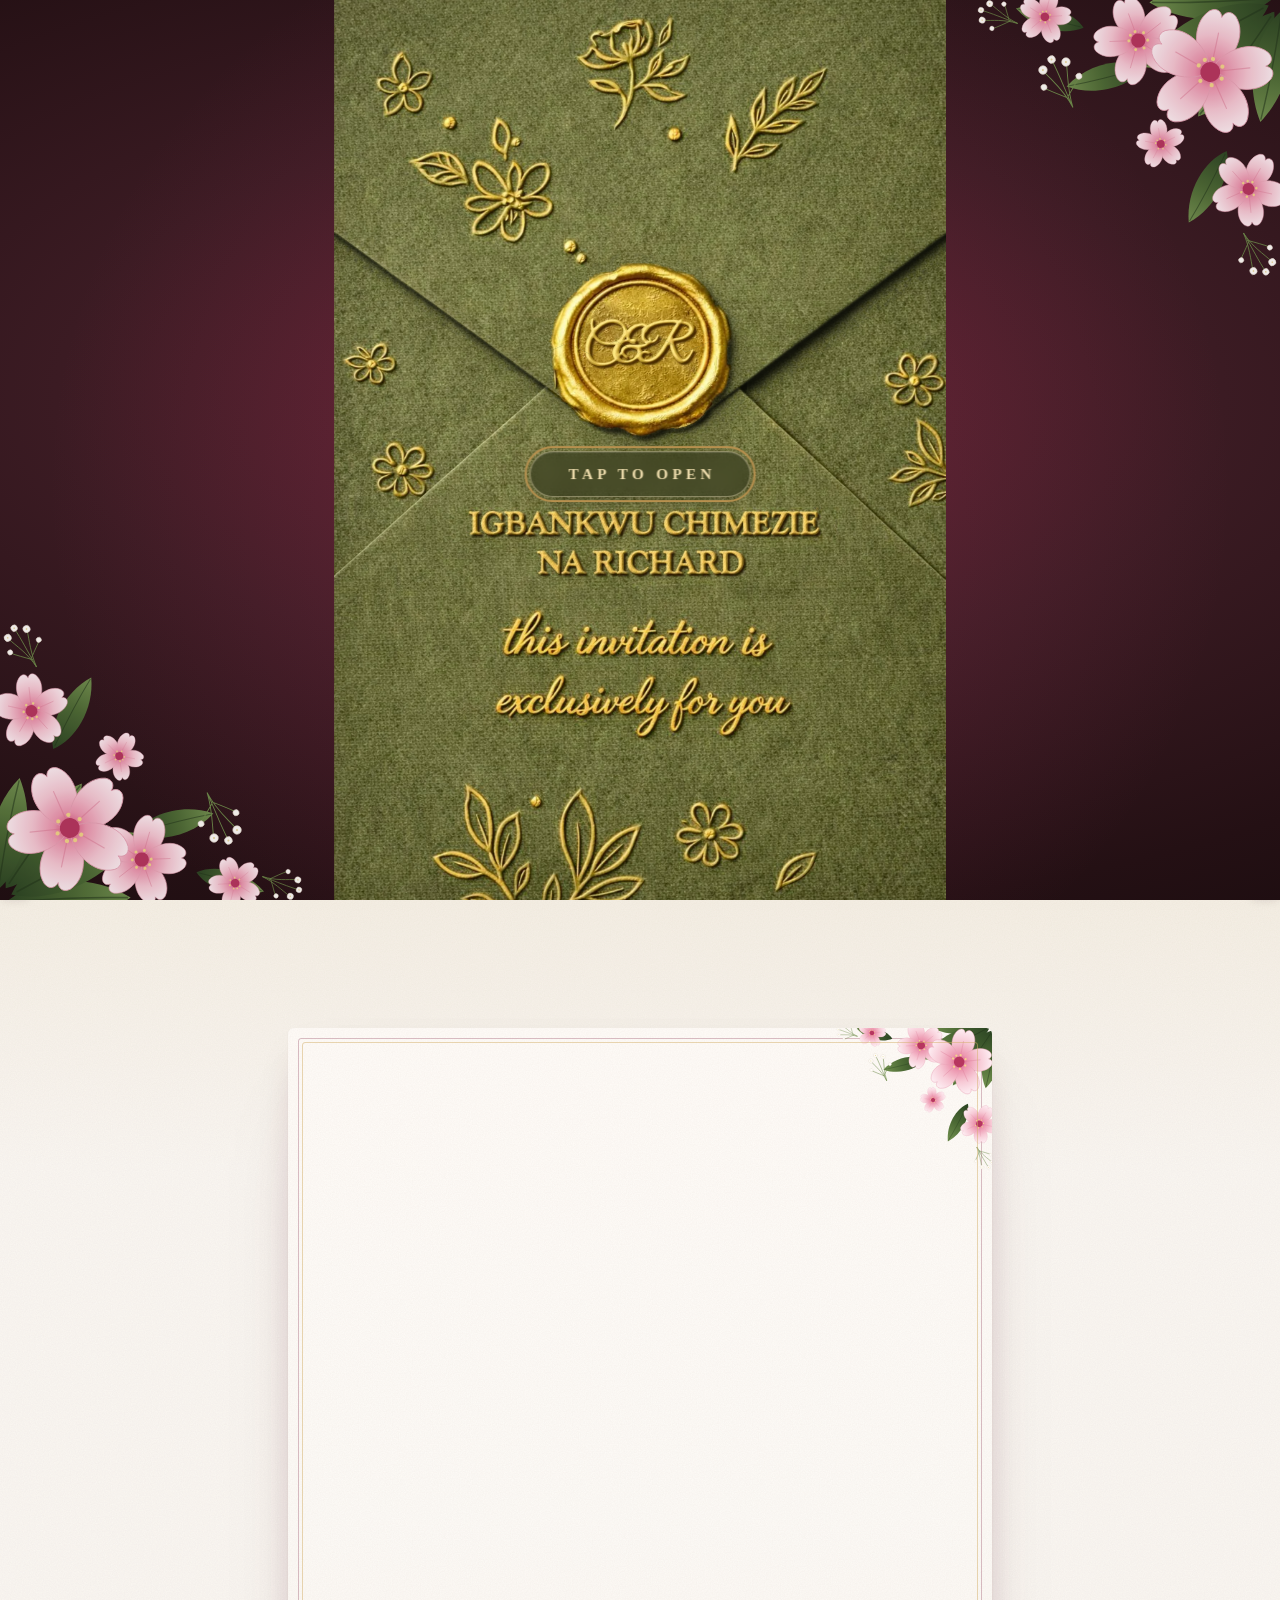
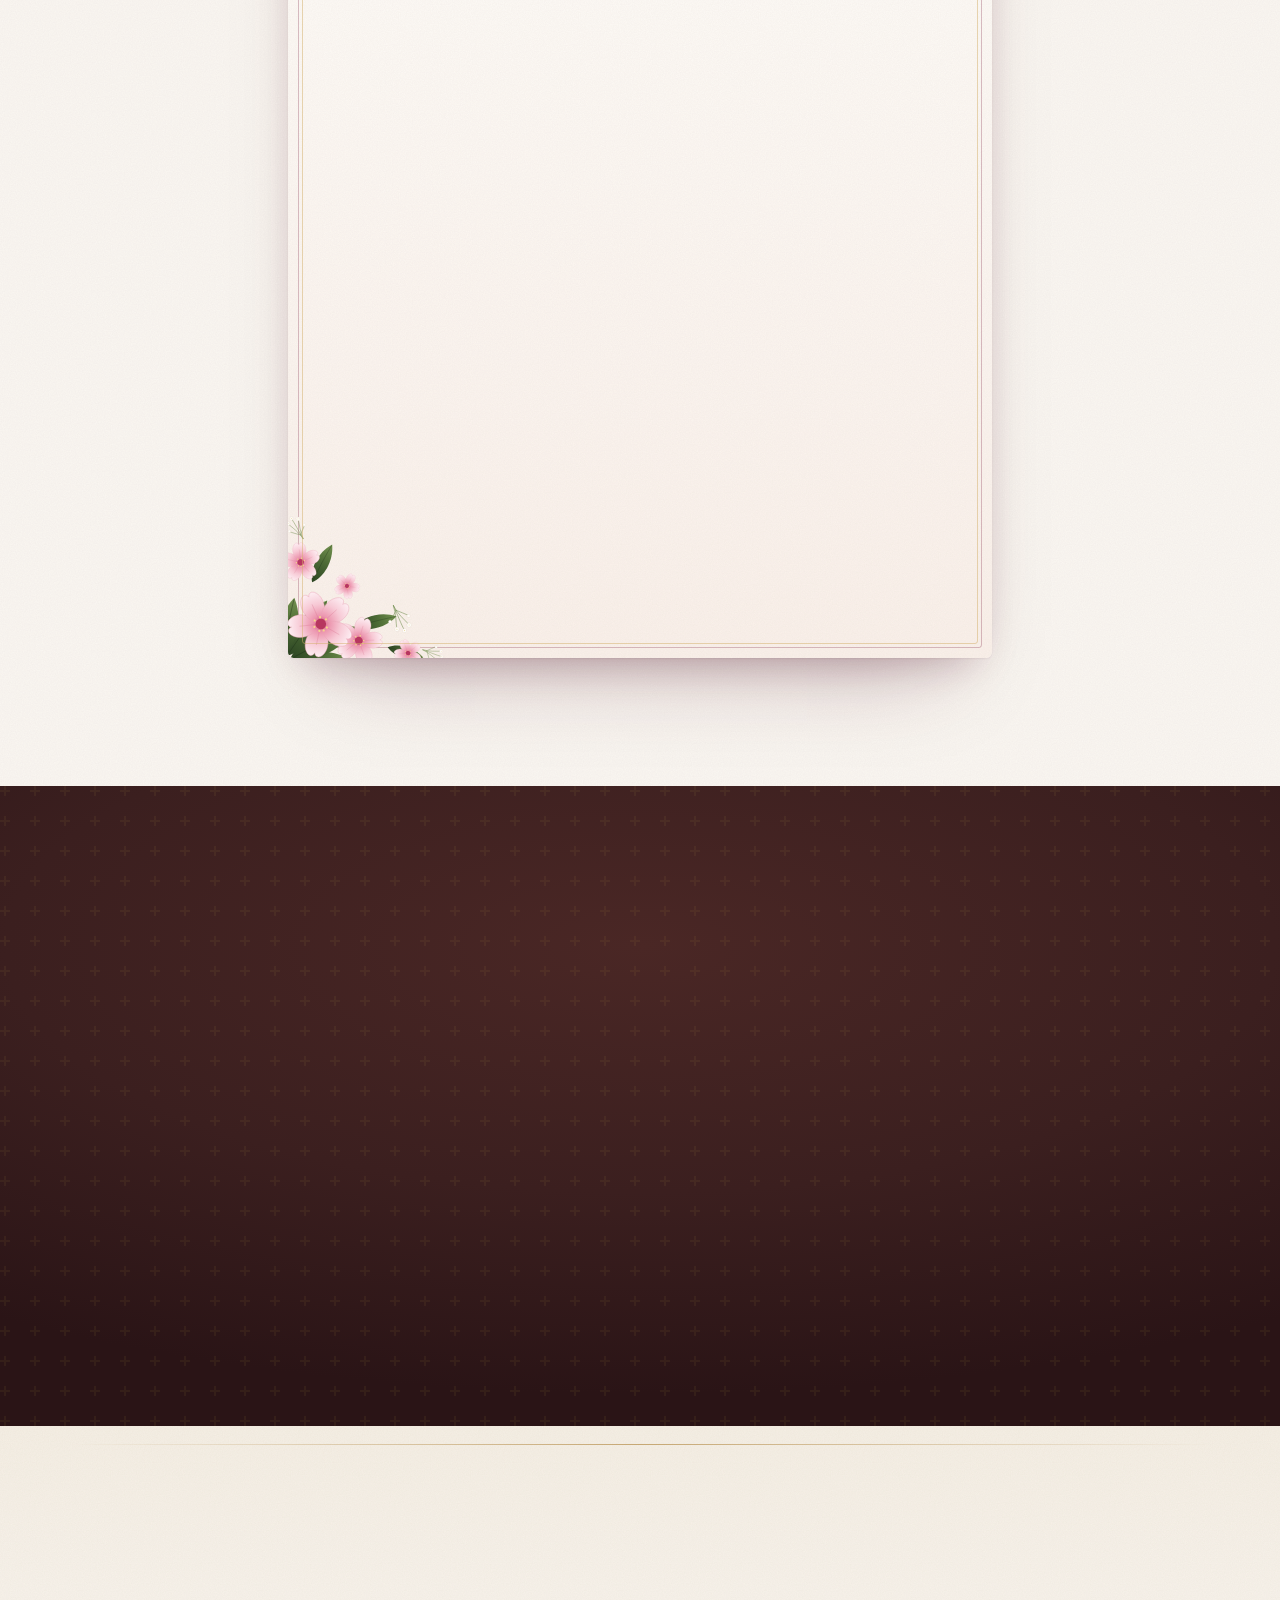
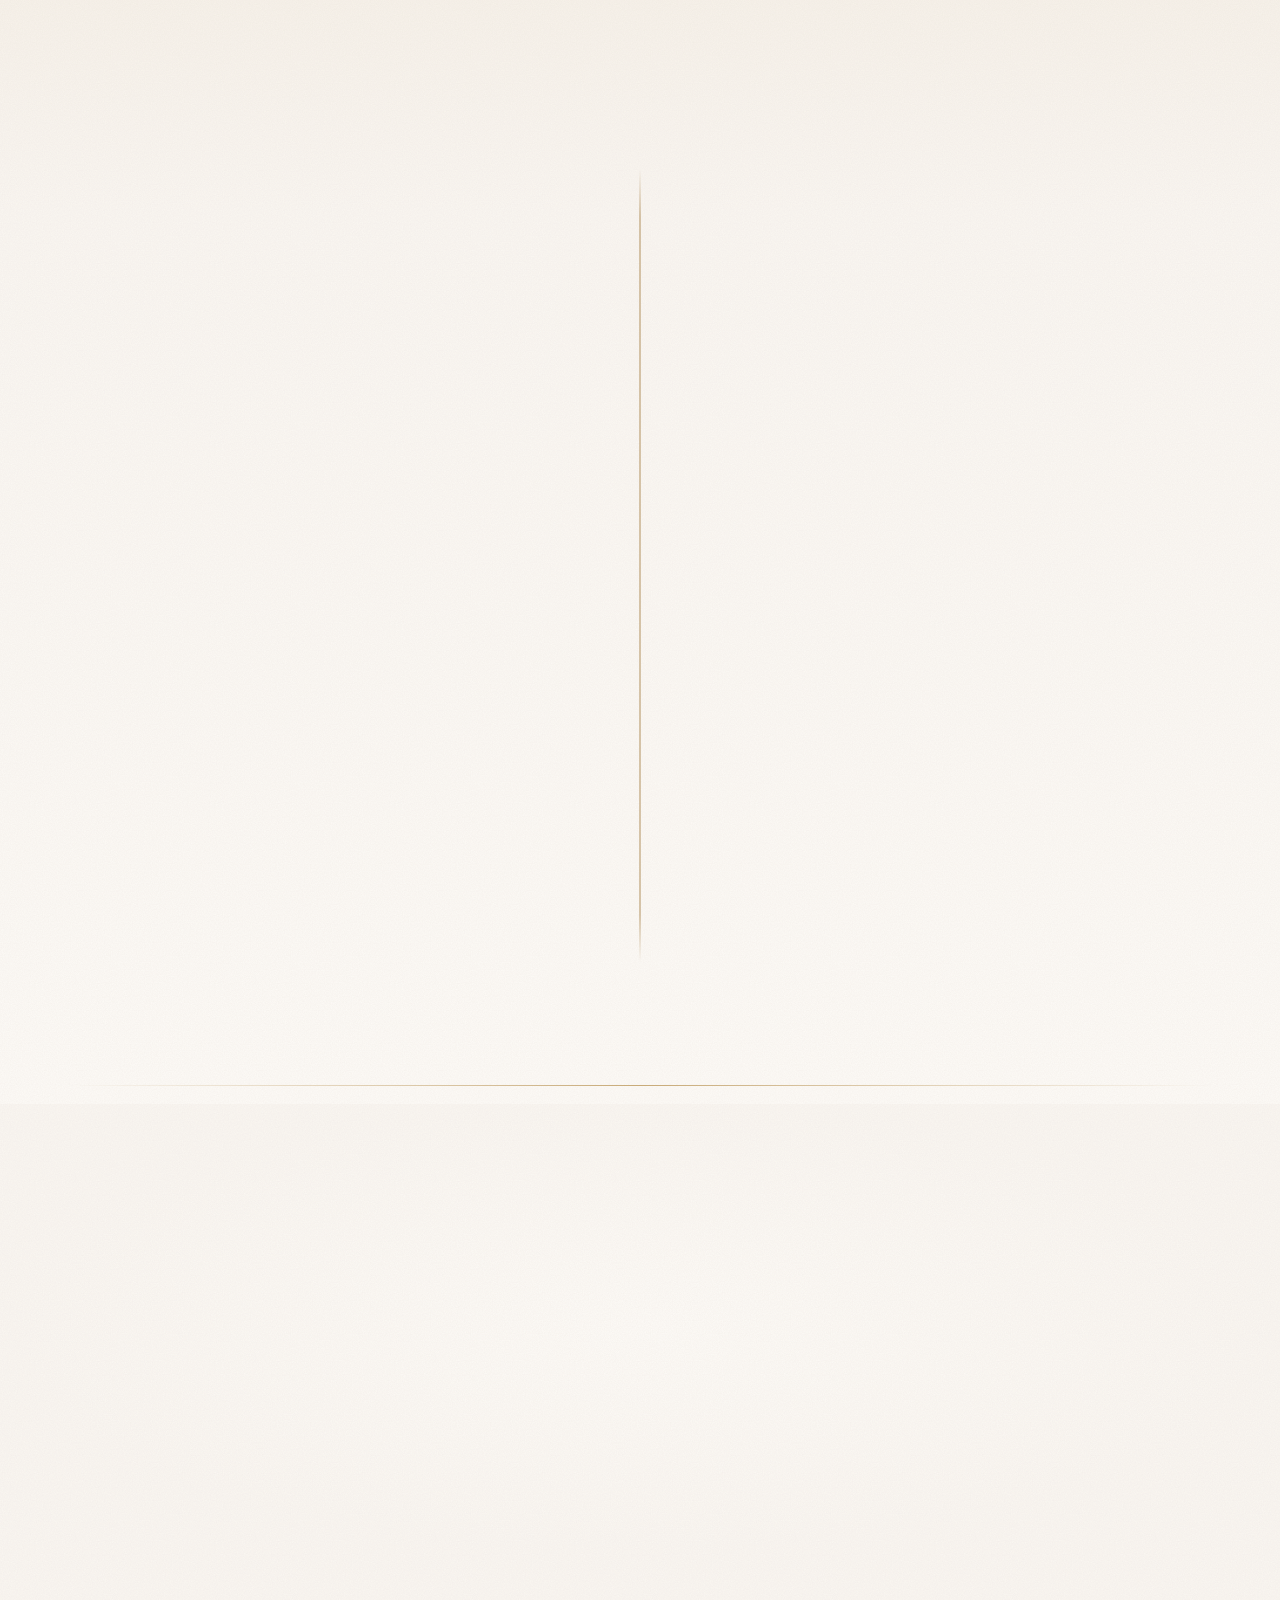
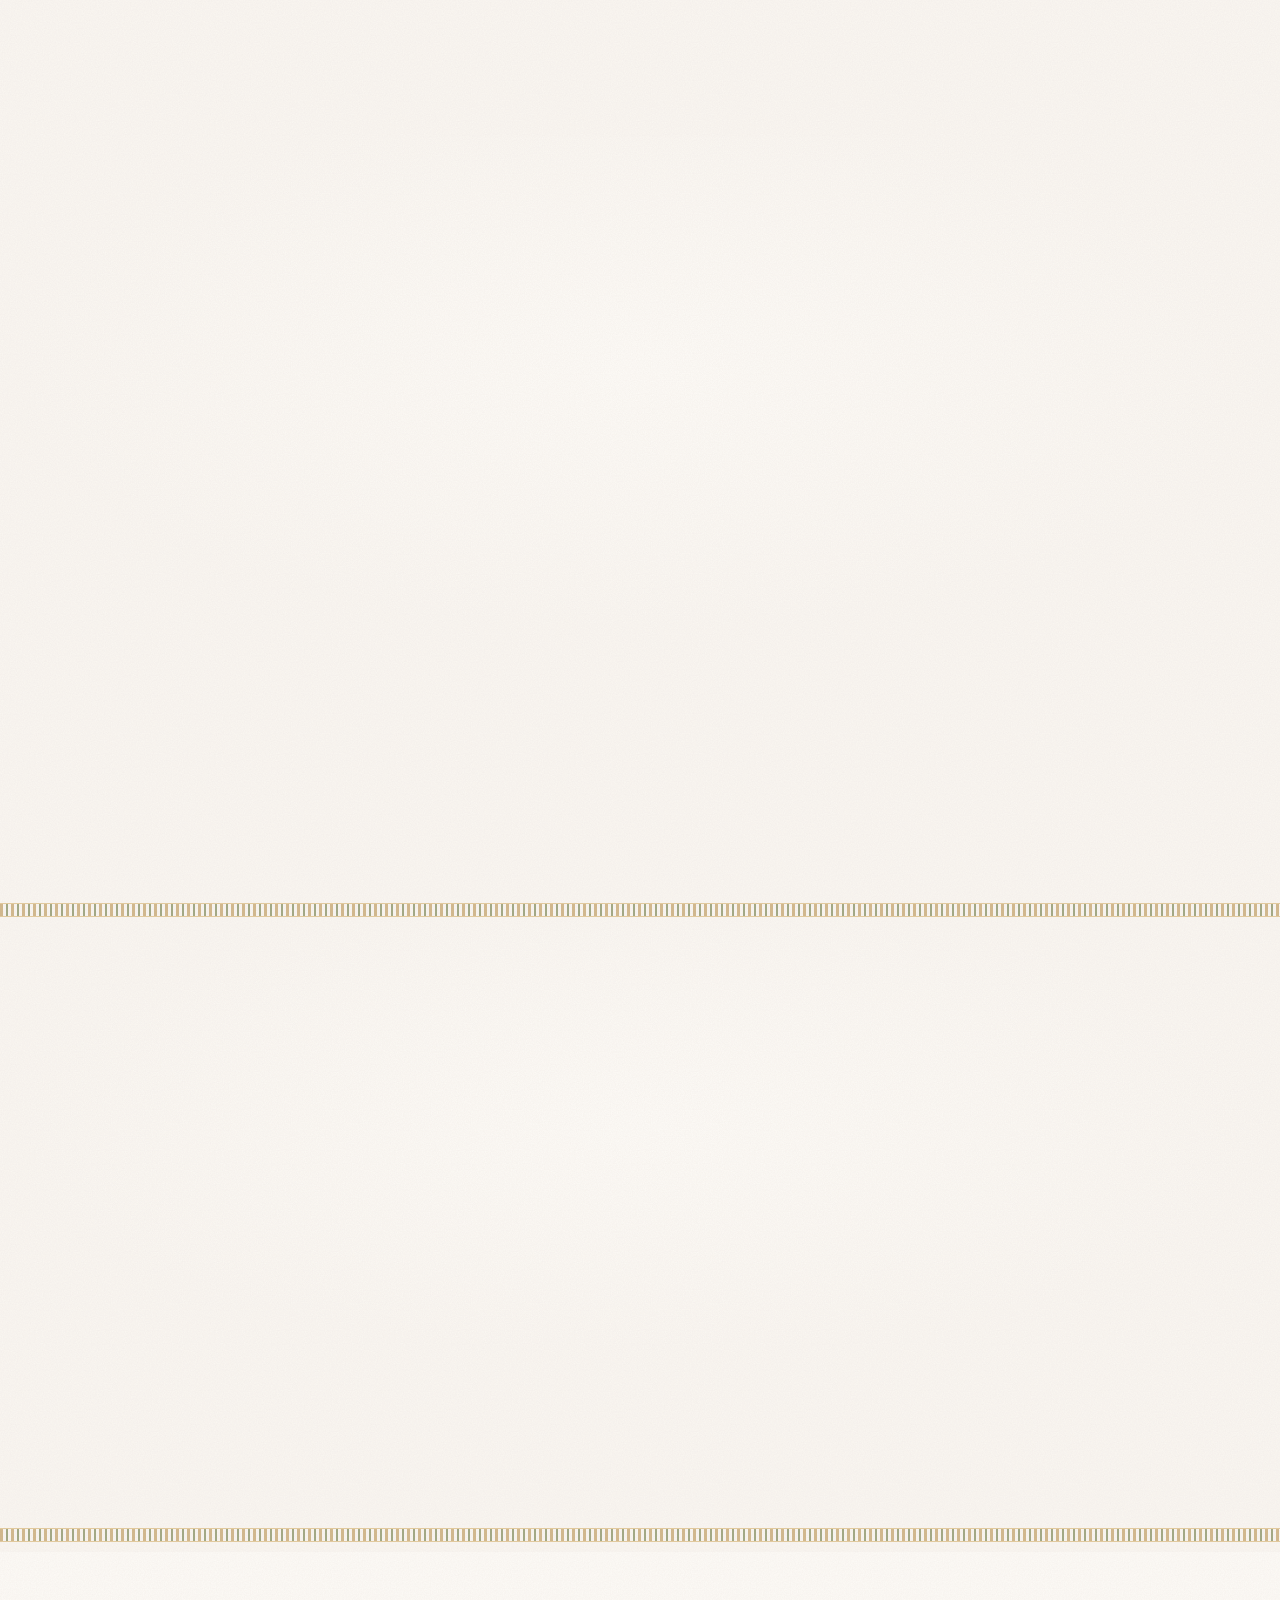
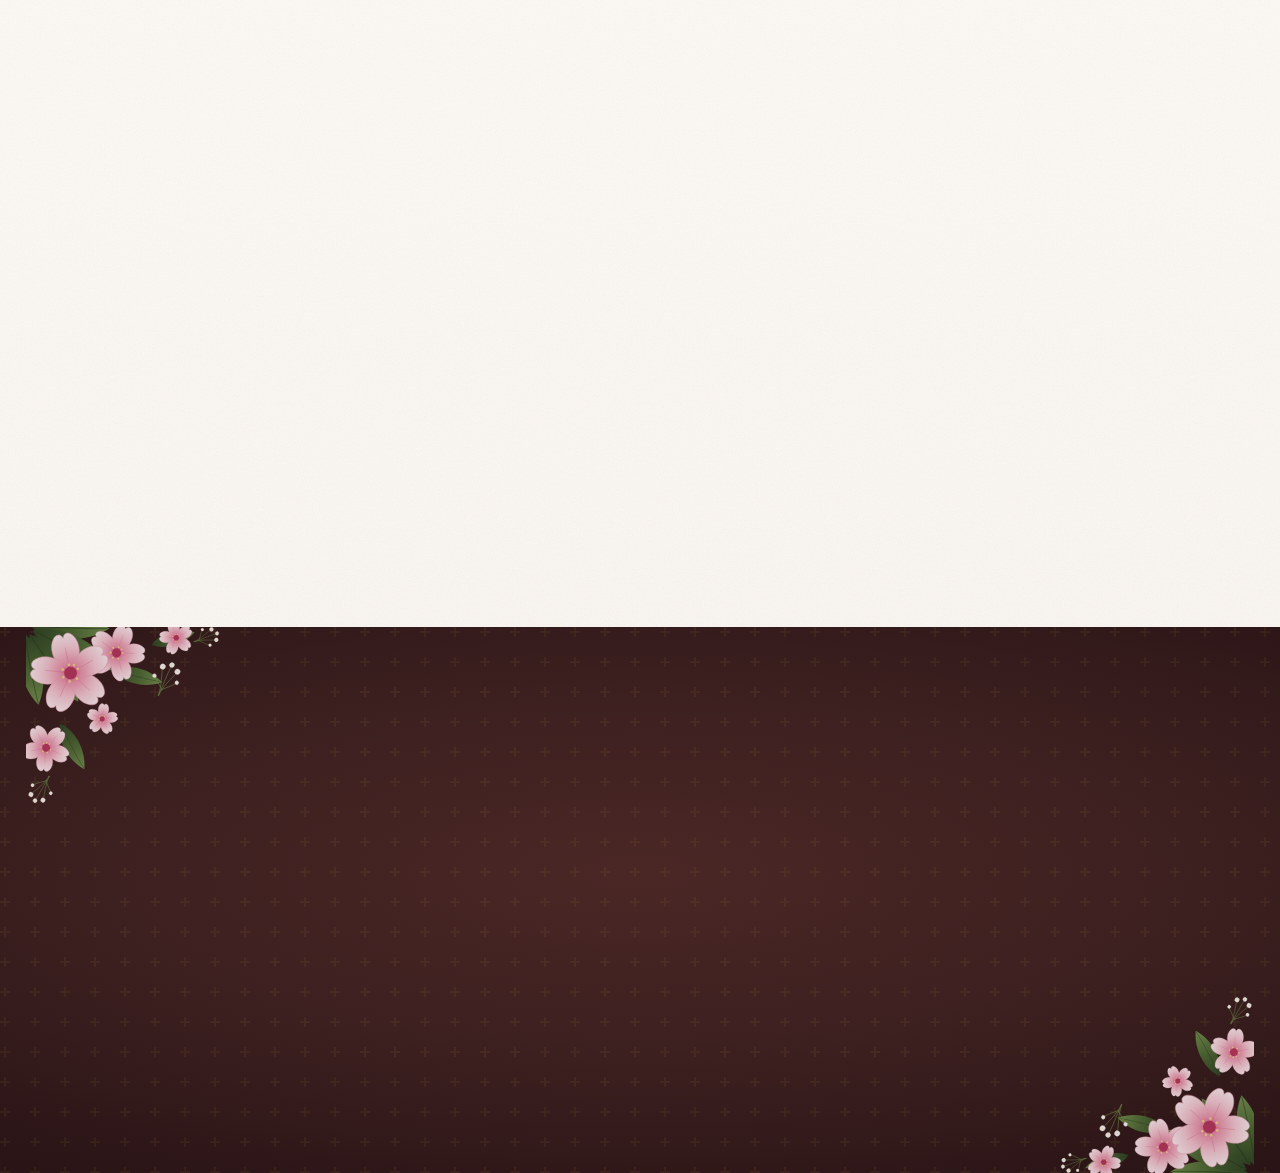
==== commit d9d7a569: "02: 01-style envelope card, Iffite Mmaku venue, ChimDi'26 title - Intro envelope now uses the 01 env" ====
--- a/02/index.html
+++ b/02/index.html
@@ -12,21 +12,23 @@
         content="default-src 'self'; script-src 'self'; style-src 'self' https://fonts.googleapis.com; font-src https://fonts.gstatic.com; img-src 'self' data:; media-src 'self'; connect-src 'self'; object-src 'none'; base-uri 'none'; form-action 'none'">
     <meta name="referrer" content="strict-origin-when-cross-origin">
 
-    <title>Chimezie &amp; Richard · Traditional Marriage · 29.12.2026</title>
+    <title>ChimDi'26</title>
     <meta name="description"
         content="Together with their families, Chimezie Ekwe and Richard Chidi Chinaka invite you to their Traditional Marriage Ceremony — December 29th 2026, 1pm, Udechukwu Memorial School Compound.">
     <!-- Matches the top of the closed envelope (js/intro.js swaps it to the paper tone once open) -->
-    <meta name="theme-color" content="#5D6939">
+    <meta name="theme-color" content="#686A3B">
     <meta name="color-scheme" content="light">
+    <meta name="apple-mobile-web-app-title" content="ChimDi'26">
 
     <!-- Social previews (WhatsApp/iMessage need an ABSOLUTE og:image URL once deployed) -->
     <meta property="og:type" content="website">
-    <meta property="og:site_name" content="Chimezie &amp; Richard">
-    <meta property="og:title" content="Chimezie &amp; Richard · Traditional Marriage Ceremony">
+    <meta property="og:site_name" content="ChimDi'26">
+    <meta property="og:title" content="ChimDi'26">
     <meta property="og:description"
         content="December 29th 2026 · 1pm · Udechukwu Memorial School Compound. Your presence will make our day more special.">
     <meta property="og:image" content="https://chimezie-and-richard.vercel.app/assets/og-image.jpg">
     <meta name="twitter:card" content="summary_large_image">
+    <meta name="twitter:title" content="ChimDi'26">
 
     <link rel="icon" type="image/svg+xml" href="assets/favicon.svg">
 
@@ -74,13 +76,6 @@
                 <stop offset=".45" stop-color="#D2AC62" />
                 <stop offset=".75" stop-color="#A87F3D" />
                 <stop offset="1" stop-color="#E7C987" />
-            </linearGradient>
-            <!-- foil gold tuned to read against cream paper (darker than #g-gold) -->
-            <linearGradient id="g-foil" gradientUnits="userSpaceOnUse" x1="8" y1="0" x2="92" y2="100">
-                <stop offset="0" stop-color="#A47F3C" />
-                <stop offset=".35" stop-color="#E2CB92" />
-                <stop offset=".62" stop-color="#AE8A44" />
-                <stop offset="1" stop-color="#CDB275" />
             </linearGradient>
             <linearGradient id="g-wine-fold" x1="0" y1="0" x2="1" y2="1">
                 <stop offset="0" stop-color="#9A2A50" />
@@ -108,27 +103,6 @@
                 <stop offset=".45" stop-color="#6F7A3F" />
                 <stop offset="1" stop-color="#262C12" />
             </linearGradient>
-            <radialGradient id="g-seal" cx=".4" cy=".36" r=".72">
-                <stop offset="0" stop-color="#B23A63" />
-                <stop offset=".55" stop-color="#7A1F3D" />
-                <stop offset="1" stop-color="#420B20" />
-            </radialGradient>
-            <radialGradient id="g-seal-inner" cx=".5" cy=".6" r=".6">
-                <stop offset="0" stop-color="#7A1F3D" />
-                <stop offset="1" stop-color="#5A1330" />
-            </radialGradient>
-            <radialGradient id="g-seal-gloss" cx=".32" cy=".26" r=".42">
-                <stop offset="0" stop-color="#FFFFFF" stop-opacity=".16" />
-                <stop offset="1" stop-color="#FFFFFF" stop-opacity="0" />
-            </radialGradient>
-            <linearGradient id="g-env-paper" x1="0" y1="0" x2="0" y2="1">
-                <stop offset="0" stop-color="#6C7644" />
-                <stop offset="1" stop-color="#4C5730" />
-            </linearGradient>
-            <linearGradient id="g-env-flap" x1="0" y1="0" x2="0" y2="1">
-                <stop offset="0" stop-color="#5D6939" />
-                <stop offset="1" stop-color="#7A8551" />
-            </linearGradient>
             <linearGradient id="g-env-depth" x1="0" y1="0" x2="0" y2="1">
                 <stop offset="0" stop-color="#1B0A10" stop-opacity="0" />
                 <stop offset=".7" stop-color="#1B0A10" stop-opacity=".45" />
@@ -144,62 +118,8 @@
                 <circle cx="36" cy="36" r="1.6" fill="#D4AF6A" opacity=".55" />
             </pattern>
 
-            <filter id="f-blur" x="-10%" y="-10%" width="120%" height="120%">
-                <feGaussianBlur stdDeviation="5" />
-            </filter>
-
-            <filter id="f-flap-shadow" x="-10%" y="-10%" width="120%" height="135%">
-                <feDropShadow dx="0" dy="7" stdDeviation="7" flood-color="#3A0A1E" flood-opacity=".3" />
-            </filter>
-
             <!-- Petal (notched tip) used by the blossom -->
             <path id="shape-petal" d="M0 0C-15-9-22-33-10-45C-5-49-1-46 0-42C1-46 5-49 10-45C22-33 15-9 0 0Z" />
-
-            <!-- Gold-foil line art for the envelope cover (stroke-only, 100x100 box) -->
-            <g id="shape-foil-rose">
-                <path d="M18 36C12 26 16 14 28 10" />
-                <path d="M28 10C40 4 54 8 58 18" />
-                <path d="M58 18C60 28 54 38 44 42" />
-                <path d="M18 36C20 46 30 50 44 42" />
-                <path d="M26 28C28 18 38 14 48 18" />
-                <path d="M30 36C32 28 40 24 48 28" />
-                <path d="M18 36C14 34 12 30 13 26" />
-                <path d="M42 44C46 58 46 74 42 96" />
-                <path d="M58.0 26.0C70.4 22.1 73.5 7.5 74.7 6.1C73.5 7.5 59.7 13.1 58.0 26.0Z" />
-                <path d="M44.0 58.0C57.7 62.0 68.8 50.0 70.6 49.3C68.8 50.0 52.7 46.8 44.0 58.0Z" />
-                <path d="M44.5 72.0C36.1 61.8 21.3 65.3 19.5 64.8C21.3 65.3 31.9 76.2 44.5 72.0Z" />
-                <path d="M43.5 84.0C54.5 89.5 65.6 80.9 67.3 80.7C65.6 80.9 52.5 75.7 43.5 84.0Z" />
-            </g>
-
-            <g id="shape-foil-sprig">
-                <path d="M12 90Q44 58 88 14" />
-                <path d="M28.1 73.9C35.7 63.2 26.1 51.8 26.0 50.2C26.1 51.8 18.6 64.7 28.1 73.9Z" />
-                <path d="M28.1 73.9C37.3 83.4 50.2 75.9 51.8 76.0C50.2 75.9 38.8 66.3 28.1 73.9Z" />
-                <path d="M41.7 60.3C48.6 50.6 40.0 40.4 39.9 38.9C40.0 40.4 33.3 52.0 41.7 60.3Z" />
-                <path d="M41.7 60.3C50.0 68.7 61.6 62.0 63.1 62.1C61.6 62.0 51.4 53.4 41.7 60.3Z" />
-                <path d="M56.3 45.7C62.4 37.2 54.8 28.2 54.6 26.8C54.8 28.2 48.8 38.4 56.3 45.7Z" />
-                <path d="M56.3 45.7C63.6 53.2 73.8 47.2 75.2 47.4C73.8 47.2 64.8 39.6 56.3 45.7Z" />
-                <path d="M71.7 30.3C77.0 22.9 70.4 15.0 70.3 13.9C70.4 15.0 65.2 23.9 71.7 30.3Z" />
-                <path d="M71.7 30.3C78.1 36.8 87.0 31.6 88.1 31.7C87.0 31.6 79.1 25.0 71.7 30.3Z" />
-                <path d="M88.0 14.0C96.9 12.8 99.2 2.8 100.0 2.0C99.2 2.8 89.2 5.1 88.0 14.0Z" />
-            </g>
-
-            <g id="shape-foil-daisy">
-                <path d="M50.0 50.0C63.0 36.1 56.5 19.3 50.0 17.0C43.5 19.3 37.0 36.1 50.0 50.0Z" />
-                <path d="M50.0 50.0C68.5 54.3 79.8 40.3 78.6 33.5C73.3 29.0 55.5 31.8 50.0 50.0Z" />
-                <path d="M50.0 50.0C55.5 68.2 73.3 71.0 78.6 66.5C79.8 59.7 68.5 45.7 50.0 50.0Z" />
-                <path d="M50.0 50.0C37.0 63.9 43.5 80.7 50.0 83.0C56.5 80.7 63.0 63.9 50.0 50.0Z" />
-                <path d="M50.0 50.0C31.5 45.7 20.2 59.7 21.4 66.5C26.7 71.0 44.5 68.2 50.0 50.0Z" />
-                <path d="M50.0 50.0C44.5 31.8 26.7 29.0 21.4 33.5C20.2 40.3 31.5 54.3 50.0 50.0Z" />
-                <circle cx="50" cy="50" r="7" />
-                <circle cx="50" cy="50" r="2.8" fill="currentColor" />
-            </g>
-
-            <g id="shape-foil-dots">
-                <circle cx="24" cy="70" r="5" fill="currentColor" />
-                <circle cx="50" cy="48" r="6.5" fill="currentColor" />
-                <circle cx="76" cy="24" r="4" fill="currentColor" />
-            </g>
 
             <!-- Draped akwete-style fabric (shared by both fabric corners) -->
             <g id="shape-fabric">
@@ -434,66 +354,14 @@
                 <ellipse cx="60" cy="30" rx="46" ry="12" fill="#2A1810" stroke="url(#g-gold)" stroke-width="3" />
             </g>
         </symbol>
-
-        <!-- Wax seal (burgundy wax, gold monogram) -->
-        <symbol id="i-seal" viewBox="0 0 200 200">
-            <path
-                d="M188.3 95.5Q191.5 100.0 192.4 104.9Q193.2 109.8 190.2 114.2Q187.1 118.5 185.1 122.8Q183.1 127.0 182.1 131.6Q181.1 136.1 178.0 139.7Q175.0 143.3 171.8 146.6Q168.6 149.8 166.1 153.5Q163.6 157.2 160.4 160.4Q157.3 163.6 154.9 167.9Q152.5 172.3 150.0 177.2Q147.5 182.2 142.5 183.3Q137.5 184.3 132.1 183.1Q126.6 181.9 122.2 182.6Q117.7 183.3 113.3 184.0Q108.9 184.8 104.5 185.1Q100.0 185.4 95.4 186.6Q90.8 187.8 86.2 187.2Q81.6 186.7 77.2 185.0Q72.9 183.4 67.8 183.6Q62.7 183.8 58.0 182.4Q53.2 181.0 50.8 176.0Q48.4 171.0 46.2 166.6Q44.0 162.2 40.9 159.1Q37.8 156.0 34.7 152.9Q31.6 149.7 27.3 147.1Q22.9 144.5 19.1 141.1Q15.3 137.7 15.0 132.7Q14.7 127.7 14.3 123.0Q13.9 118.3 11.9 113.9Q9.9 109.5 10.6 104.7Q11.3 100.0 13.5 95.6Q15.8 91.1 16.7 86.8Q17.6 82.5 18.6 78.2Q19.6 73.9 19.9 69.2Q20.2 64.5 19.5 58.8Q18.9 53.2 21.6 49.1Q24.3 45.0 29.5 43.1Q34.8 41.3 38.5 38.6Q42.3 35.9 45.6 32.8Q48.9 29.7 53.1 27.9Q57.3 26.1 61.2 23.7Q65.0 21.3 69.0 19.2Q73.1 17.1 77.5 16.1Q82.0 15.2 86.2 12.4Q90.5 9.6 95.2 7.4Q100.0 5.2 104.7 7.7Q109.4 10.3 113.5 13.8Q117.6 17.2 121.8 18.6Q126.0 19.9 130.2 21.4Q134.3 22.9 138.9 23.9Q143.4 24.9 148.3 25.8Q153.3 26.7 156.6 30.1Q159.9 33.5 162.7 37.2Q165.5 41.0 169.8 43.6Q174.1 46.1 176.6 50.3Q179.0 54.4 178.7 59.7Q178.3 65.1 178.9 69.6Q179.5 74.2 180.7 78.4Q182.0 82.6 183.6 86.8Q185.2 91.0 188.3 95.5Z"
-                fill="url(#g-seal)" />
-            <circle cx="100" cy="100" r="66" fill="none" stroke="#3E0A1E" stroke-width="6" opacity=".45" />
-            <circle cx="100" cy="100" r="62" fill="url(#g-seal-inner)" />
-            <circle cx="100" cy="100" r="62.5" fill="none" stroke="#C35A80" stroke-width="1.4" opacity=".55" />
-            <circle cx="100" cy="100" r="54" fill="none" stroke="url(#g-gold)" stroke-width="1.6"
-                stroke-dasharray="1.5 4.2" opacity=".85" />
-            <text x="100" y="118.8" text-anchor="middle" font-family="'Great Vibes', cursive" font-size="50"
-                fill="#3E0A1E" opacity=".6">C&amp;R</text>
-            <text x="100" y="117" text-anchor="middle" font-family="'Great Vibes', cursive" font-size="50"
-                fill="url(#g-gold)">C&amp;R</text>
-            <ellipse cx="72" cy="58" rx="46" ry="30" fill="url(#g-seal-gloss)" transform="rotate(-28 72 58)" />
-        </symbol>
-
-        <!-- Embossed gold foil: each shape stamped 3x (shadow below, highlight above, gold on top) -->
-        <symbol id="foil-rose" viewBox="0 0 100 100" overflow="visible">
-            <g fill="none" stroke="currentColor" stroke-width="3.6" stroke-linecap="round" stroke-linejoin="round">
-                <use href="#shape-foil-rose" color="#2F2A12" opacity=".5" transform="translate(0 1.7)" />
-                <use href="#shape-foil-rose" color="#F6E9C4" opacity=".72" transform="translate(0 -1.5)" />
-                <g stroke="url(#g-foil)">
-                    <use href="#shape-foil-rose" />
-                </g>
-            </g>
-        </symbol>
-        <symbol id="foil-sprig" viewBox="0 0 100 100" overflow="visible">
-            <g fill="none" stroke="currentColor" stroke-width="3.6" stroke-linecap="round" stroke-linejoin="round">
-                <use href="#shape-foil-sprig" color="#2F2A12" opacity=".5" transform="translate(0 1.7)" />
-                <use href="#shape-foil-sprig" color="#F6E9C4" opacity=".72" transform="translate(0 -1.5)" />
-                <g stroke="url(#g-foil)">
-                    <use href="#shape-foil-sprig" />
-                </g>
-            </g>
-        </symbol>
-        <symbol id="foil-daisy" viewBox="0 0 100 100" overflow="visible">
-            <g fill="none" stroke="currentColor" stroke-width="3.6" stroke-linecap="round" stroke-linejoin="round">
-                <use href="#shape-foil-daisy" color="#2F2A12" opacity=".5" transform="translate(0 1.7)" />
-                <use href="#shape-foil-daisy" color="#F6E9C4" opacity=".72" transform="translate(0 -1.5)" />
-                <g stroke="url(#g-foil)" color="#A87A33">
-                    <use href="#shape-foil-daisy" />
-                </g>
-            </g>
-        </symbol>
-        <symbol id="foil-dots" viewBox="0 0 100 100" overflow="visible">
-            <g fill="none" stroke="currentColor" stroke-width="2" stroke-linecap="round">
-                <use href="#shape-foil-dots" color="#2F2A12" opacity=".5" transform="translate(0 1.7)" />
-                <use href="#shape-foil-dots" color="#F6E9C4" opacity=".72" transform="translate(0 -1.5)" />
-                <use href="#shape-foil-dots" color="#BE9647" />
-            </g>
-        </symbol>
     </svg>
 
     <!-- =====================================================================
-         INTRO — code-built envelope with wax seal. The closed envelope fills
-         the whole screen (the backdrop only shows while it opens). Removed
-         from the DOM once opened. If JS never runs, css/intro.css fades it
-         out automatically.
+         INTRO — the 01 envelope art (olive paper, gold foil, gold wax seal)
+         cut into layers in assets/envelope/ so it can open with 02's
+         animation. The closed envelope fills the whole screen (the backdrop
+         only shows while it opens). Removed from the DOM once opened. If JS
+         never runs, css/intro.css fades it out automatically.
          ===================================================================== -->
     <div class="intro" id="intro" role="dialog" aria-modal="true" aria-labelledby="intro-label">
         <p class="sr-only" id="intro-label">Invitation to the Traditional Marriage Ceremony of Chimezie Ekwe and
@@ -514,18 +382,21 @@
                 <div class="envelope__float" id="envelope-float" aria-hidden="true">
 
                     <!-- 1. Inside of the envelope (liner visible through the opening) -->
-                    <svg class="envelope__back" viewBox="0 0 500 700" preserveAspectRatio="none">
-                        <rect width="500" height="700" rx="12" fill="url(#p-liner)" />
-                        <rect width="500" height="700" rx="12" fill="url(#g-env-depth)" />
+                    <svg class="envelope__back" viewBox="0 0 500 750" preserveAspectRatio="none">
+                        <rect width="500" height="750" rx="12" fill="url(#p-liner)" />
+                        <rect width="500" height="750" rx="12" fill="url(#g-env-depth)" />
                     </svg>
 
-                    <!-- 2. Inner face of the flap (shown after the flap passes 90°) -->
+                    <!-- 2. Inner face of the flap (shown after the flap passes 90°). Same outline as
+                         assets/envelope/flap.webp mirrored (853 = art width, 606 = flap depth). -->
                     <div class="envelope__liner" id="envelope-liner">
-                        <svg viewBox="0 0 500 400" preserveAspectRatio="none">
-                            <path d="M0 388Q0 400 12 400H488Q500 400 500 388L264 12Q250-8 236 12Z" fill="#66713E" />
-                            <path d="M26 392H474L250 34Z" fill="url(#p-liner)" />
-                            <path d="M26 392H474L250 34Z" fill="none" stroke="#D4AF6A" stroke-width="2"
-                                opacity=".7" />
+                        <svg viewBox="0 0 853 606" preserveAspectRatio="none">
+                            <path d="M0 606V271.1L349.5 16.7C375.4-2.1 479.6-7.7 508.5 13.9L853 270.6V606Z"
+                                fill="#6B6E3D" />
+                            <path d="M22 598V282.3L362.5 34.5C380.2 21.6 475.3 16.6 495.4 31.5L831 281.6V598Z"
+                                fill="url(#p-liner)" />
+                            <path d="M22 598V282.3L362.5 34.5C380.2 21.6 475.3 16.6 495.4 31.5L831 281.6V598Z"
+                                fill="none" stroke="#D4AF6A" stroke-width="3" opacity=".7" />
                         </svg>
                         <span class="envelope__liner-shade" id="envelope-liner-shade"></span>
                     </div>
@@ -545,84 +416,46 @@
                         <span class="envelope__card-sheen" id="envelope-card-sheen"></span>
                     </div>
 
-                    <!-- 4. Front pocket with gold-foil inscription -->
+                    <!-- 4. Front pocket: names, "this invitation is exclusively for you", florals -->
                     <div class="envelope__pocket">
-                        <svg viewBox="0 0 500 700" preserveAspectRatio="none">
-                            <!-- soft shadow the pocket edge casts onto the card (drawn first, half covered) -->
-                            <path d="M0 4 250 384 500 4" fill="none" stroke="#2A0715" stroke-width="16"
-                                opacity=".16" filter="url(#f-blur)" />
-                            <path d="M0 12Q0 0 12 2L250 380 488 2Q500 0 500 12V688Q500 700 488 700H12Q0 700 0 688Z"
-                                fill="url(#g-env-paper)" />
-                            <path d="M4 6 250 382 496 6" fill="none" stroke="#9AA46A" stroke-width="2" opacity=".65" />
-                            <path d="M0 700 214 474Q250 440 286 474L500 700" fill="none" stroke="#283014"
-                                stroke-width="1.4" opacity=".3" />
-                            <path d="M0 698 214 472Q250 438 286 472L500 698" fill="none" stroke="#939D63"
-                                stroke-width="1.2" opacity=".5" />
-                            <rect x="16" y="16" width="468" height="668" rx="6" fill="none" stroke="url(#g-gold)"
-                                stroke-width="1.4" opacity=".5" />
-                            <!-- Embossed foil florals on the parts of the pocket seen while closed -->
-                            <use href="#foil-daisy" x="36" y="270" width="70" height="70" />
-                            <use href="#foil-daisy" x="394" y="270" width="70" height="70" />
-                            <use href="#foil-sprig" width="100" height="100" transform="translate(4 452) scale(.92)" />
-                            <use href="#foil-sprig" width="100" height="100"
-                                transform="translate(496 452) scale(-.92 .92)" />
-                            <!-- bottom row kept below the inscription (which ends ~92% down) -->
-                            <use href="#foil-daisy" x="22" y="646" width="52" height="52" />
-                            <use href="#foil-daisy" x="426" y="646" width="52" height="52" />
-                            <use href="#foil-dots" x="96" y="652" width="30" height="30" />
-                            <use href="#foil-dots" x="374" y="652" width="30" height="30" />
-                        </svg>
-                        <span class="paper-skin paper-skin--pocket" aria-hidden="true"></span>
-                        <div class="envelope__inscription">
-                            <p class="envelope__caps">Igbankwu</p>
-                            <p class="envelope__caps envelope__caps--names">Chimezie na Richard</p>
-                            <p class="envelope__script">this invitation is exclusively for you</p>
-                        </div>
-                    </div>
+                        <img class="envelope__art" src="assets/envelope/pocket.webp" alt="" width="853" height="1280"
+                            fetchpriority="high" draggable="false">
+                        <!-- light sweeping across the gold names (masked by assets/envelope/names-foil.png) -->
+                        <span class="envelope__foil"></span>
+                    </div>
+
+                    <!-- 4b. Shadow the closed flap casts on the pocket (fades as the flap lifts) -->
+                    <img class="envelope__art envelope__flap-shadow" id="envelope-flap-shadow"
+                        src="assets/envelope/flap-shadow.webp" alt="" width="853" height="1280" draggable="false">
 
                     <!-- 5. Outer flap (carries the top half of the seal) -->
                     <div class="envelope__flap" id="envelope-flap">
-                        <svg viewBox="0 0 500 700" preserveAspectRatio="none">
-                            <path d="M0 12Q0 0 12 0H488Q500 0 500 12L264 392Q250 410 236 392Z"
-                                fill="url(#g-env-flap)" filter="url(#f-flap-shadow)" />
-                            <!-- Embossed foil florals (kept inside the flap triangle) -->
-                            <use href="#foil-rose" x="96" y="26" width="118" height="118" />
-                            <use href="#foil-sprig" x="286" y="26" width="118" height="118" />
-                            <use href="#foil-daisy" x="150" y="190" width="62" height="62" />
-                            <use href="#foil-daisy" x="285" y="205" width="54" height="54" />
-                            <use href="#foil-dots" x="228" y="248" width="44" height="44" />
-                        </svg>
-                        <span class="paper-skin paper-skin--flap" aria-hidden="true"></span>
+                        <img class="envelope__art" src="assets/envelope/flap.webp" alt="" width="853" height="1280"
+                            fetchpriority="high" draggable="false">
                         <div class="seal seal--top" id="seal-top">
-                            <svg>
-                                <use href="#i-seal" />
-                            </svg>
+                            <img src="assets/envelope/seal.webp" alt="" width="298" height="288" draggable="false">
                         </div>
                     </div>
 
-                    <!-- 6. Bottom half of the seal + crack glint -->
+                    <!-- 6. Bottom half of the seal + crack glint (viewBox = the seal image, 298x288) -->
                     <div class="seal seal--bottom" id="seal-bottom">
-                        <svg>
-                            <use href="#i-seal" />
-                        </svg>
+                        <img src="assets/envelope/seal.webp" alt="" width="298" height="288" draggable="false">
                     </div>
                     <div class="seal seal--crack" id="seal-crack">
-                        <svg viewBox="0 0 200 200">
-                            <polyline points="8,106 30,96 52,108 74,94 96,106 118,92 140,105 162,95 192,103"
+                        <svg viewBox="0 0 298 288">
+                            <polyline points="18,141 45,130 77,147 110,127 143,144 176,124 209,143 241,128 272,136"
                                 pathLength="1" />
                         </svg>
                     </div>
                     <span class="seal-pulse" id="seal-pulse"></span>
                 </div>
 
-                <!-- Sits on the envelope just under the seal (the whole stage is tappable too) -->
+                <!-- Sits on the envelope between the seal and the names (the whole stage is tappable too) -->
                 <button class="intro__open" id="intro-open" type="button" disabled>
                     <span class="intro__open-label" id="intro-open-label">Preparing your invitation…</span>
                 </button>
             </div>
         </div>
-
-        <button class="intro__skip" id="intro-skip" type="button">Skip animation</button>
 
         <span class="intro__bloom" id="intro-bloom" aria-hidden="true"></span>
     </div>
@@ -1016,10 +849,10 @@
                 </div>
                 <p class="caps caps--olive" data-reveal>The Venue</p>
                 <h2 class="venue__name" id="venue-title" data-reveal>Udechukwu Memorial School Compound</h2>
-                <p class="venue__area" data-reveal>Mmaku · Awgu L.G.A · Enugu State</p>
+                <p class="venue__area" data-reveal>Iffite Mmaku · Awgu L.G.A · Enugu State</p>
                 <div class="btn-row" data-reveal>
                     <a class="btn btn--gold"
-                        href="https://www.google.com/maps/search/?api=1&amp;query=Udechukwu%20Memorial%20Primary%20School%2C%20Ifite%20Mmaku%2C%20Awgu%2C%20Enugu%20State%2C%20Nigeria"
+                        href="https://www.google.com/maps/search/?api=1&amp;query=Udechukwu%20Memorial%20School%20Compound%2C%20Iffite%20Mmaku%2C%20Awgu%2C%20Enugu%20State%2C%20Nigeria"
                         target="_blank" rel="noopener noreferrer">
                         <svg aria-hidden="true">
                             <use href="#i-pin" />
@@ -1061,7 +894,7 @@
                         </button>
                     </h3>
                     <div class="faq__a" id="faq-2" hidden>
-                        <p>Udechukwu Memorial School Compound, Mmaku, Awgu L.G.A, Enugu State.
+                        <p>Udechukwu Memorial School Compound, Iffite Mmaku, Awgu L.G.A, Enugu State.
                             <a href="#venue">Get directions</a>.
                         </p>
                     </div>
--- a/02/css/intro.css
+++ b/02/css/intro.css
@@ -4,13 +4,18 @@
    Stage: the closed envelope covers the whole viewport on phones (portrait),
    like a printed envelope held up to the camera — the wine backdrop is only
    seen while it opens and the camera pulls back. Wide screens fit the height.
-   "Tap to open" / "Skip" float over the bottom strip of the envelope.
+   "Tap to open" floats on the envelope between the seal and the names.
+
+   Art: the 01 envelope (olive paper, gold foil, gold wax seal) with the 02
+   names, cut into layers in assets/envelope/ — every layer is the full
+   853×1280 art box (except the seal), so they all line up with `inset: 0`.
+   Positions below given as "(x, y)px" are in that 853×1280 art space.
 
    Layer stack inside .envelope__float (bottom → top):
-     1 back (liner inside)   2 liner (inner face of flap, shown after 90°)
-     3 card insert           4 front pocket + inscription
-     5 outer flap (+ top half of seal)   5 seal pulse ring
-     6 bottom half of seal   7 crack glint
+     1 back (wine liner inside)   2 liner (inner face of flap, shown after 90°)
+     3 card insert                4 front pocket (names + script) + foil sweep
+     4 flap shadow on the pocket  5 outer flap (+ top half of seal)
+     5 seal pulse ring            6 bottom half of seal   7 crack glint
 
    Safari note: no preserve-3d between siblings. Each rotating face owns its
    own `perspective()` inside `transform`, and the flap is two separate faces
@@ -128,14 +133,14 @@
     position: absolute;
     left: 50%;
     top: 50%;
-    /* Cover the viewport (5:7 kept): as wide as the screen, or as tall as it — whichever is bigger.
-       102% rather than 100% so the idle float never lets the backdrop peek in at an edge.
+    /* Cover the viewport (853:1280 art kept): as wide as the screen, or as tall as it — whichever is
+       bigger. 102% rather than 100% so the idle float never lets the backdrop peek in at an edge.
        js/intro.js measures this box at open time and slides it down to make room for the rising card. */
-    width: max(102vw, calc(102vh * 5 / 7));
-    width: max(102vw, calc(102dvh * 5 / 7));
-    aspect-ratio: 5 / 7;
+    width: max(102vw, calc(102vh * 853 / 1280));
+    width: max(102vw, calc(102dvh * 853 / 1280));
+    aspect-ratio: 853 / 1280;
     /* Centred by hand: grid/flex `center` start-aligns an item wider than the screen in Safari,
-       which left the seal off-centre and the inscription cut off. (The camera uses the separate
+       which left the seal off-centre and the names cut off. (The camera uses the separate
        `translate` property, so it composes with this instead of fighting it.) */
     transform: translate(-50%, -50%);
     container-type: inline-size;
@@ -146,8 +151,8 @@
    fold, so fit the height instead and let the backdrop frame the envelope on both sides. */
 @media (min-aspect-ratio: 4/5) {
     .envelope {
-        width: calc(102vh * 5 / 7);
-        width: calc(102dvh * 5 / 7);
+        width: calc(102vh * 853 / 1280);
+        width: calc(102dvh * 853 / 1280);
     }
 }
 
@@ -193,27 +198,6 @@
     background: radial-gradient(ellipse at center, rgba(8, 0, 4, .6), transparent 70%);
 }
 
-/* Cotton-paper skin: weave, a soft light from the top-left, and a vignette.
-   Clipped to each piece so the texture stops exactly at the paper edge. */
-.paper-skin {
-    position: absolute;
-    inset: 0;
-    pointer-events: none;
-    background-image:
-        var(--grain),
-        radial-gradient(ellipse 72% 52% at 26% 14%, rgba(255, 253, 232, .3), rgba(255, 253, 232, 0) 62%),
-        radial-gradient(ellipse 115% 88% at 50% 52%, rgba(16, 20, 6, 0) 40%, rgba(16, 20, 6, .34) 100%);
-    background-size: 90px 90px, auto, auto;
-}
-
-.paper-skin--flap {
-    clip-path: polygon(0 0, 100% 0, 50% 56%);
-}
-
-.paper-skin--pocket {
-    clip-path: polygon(0 0, 50% 54.3%, 100% 0, 100% 100%, 0 100%);
-}
-
 .envelope__float {
     position: absolute;
     inset: 0;
@@ -238,8 +222,7 @@
 }
 
 .envelope__back,
-.envelope__pocket>svg,
-.envelope__flap>svg,
+.envelope__art,
 .envelope__liner>svg {
     position: absolute;
     inset: 0;
@@ -247,28 +230,35 @@
     height: 100%;
 }
 
+.envelope__art {
+    display: block;
+    pointer-events: none;
+    -webkit-user-drag: none;
+}
+
 .envelope__back {
     z-index: 1;
 }
 
-/* 2 — inner face of the flap */
+/* 2 — inner face of the flap: as deep as the flap (tip at y 606 of 1280 → 47.33%) */
 .envelope__liner {
     position: absolute;
     left: 0;
     bottom: 100%;
     z-index: 2;
     width: 100%;
-    height: 57.142857%;
+    height: 47.334%;
     transform-origin: 50% 100%;
     transform: perspective(1200px) rotateX(-90deg);
     opacity: 0;
 }
 
+/* Same outline as the liner path in index.html (the flap mirrored) */
 .envelope__liner-shade {
     position: absolute;
     inset: 0;
     background: linear-gradient(to top, rgba(20, 6, 10, .55), rgba(20, 6, 10, .12));
-    clip-path: polygon(0 100%, 50% 0, 100% 100%);
+    clip-path: polygon(0 100%, 0 44.7%, 41% 2.8%, 50% 0, 59.6% 2.3%, 100% 44.7%, 100% 100%);
 }
 
 /* 3 — card insert */
@@ -373,49 +363,29 @@
     transform: translateX(-130%);
 }
 
-/* 4 — front pocket */
+/* 4 — front pocket (names + "this invitation is exclusively for you" are part of the art) */
 .envelope__pocket {
     position: absolute;
     inset: 0;
     z-index: 4;
 }
 
-/* Below the seal + "Tap to open" pill (seal ends ~69%, pill ~75%). Ends ~92% — the pocket's
-   bottom ornaments in index.html are drawn below that line.
-   Type is sized by the envelope (cqw) but capped by the screen (vw): on tall phones the
-   envelope is up to ~1.6× the screen width, and every line must still fit on screen. */
-.envelope__inscription {
-    position: absolute;
-    left: 9%;
-    right: 9%;
-    top: 76.5%;
-    text-align: center;
-}
-
-.envelope__caps {
-    font-family: var(--font-caps);
-    font-weight: 700;
-    font-size: min(3.1cqw, 4.4vw);
-    line-height: 1.5;
-    letter-spacing: .36em;
-    padding-left: .36em;
-    text-transform: uppercase;
-    color: var(--gold-500);
-    background: linear-gradient(110deg, #C9AE72 0%, #C9AE72 38%, #F7EBC4 48%, #C9AE72 58%, #C9AE72 100%);
+/* Light sweeping across the gold names, masked to the letters.
+   Box = the names in the art: (184, 722)–(680, 817)px. */
+.envelope__foil {
+    position: absolute;
+    left: 21.571%;
+    top: 56.406%;
+    width: 58.148%;
+    height: 7.422%;
+    pointer-events: none;
+    background: linear-gradient(110deg, transparent 0%, transparent 38%, rgba(255, 246, 214, .85) 48%, transparent 58%, transparent 100%);
     background-size: 300% 100%;
     background-position: 100% 0;
-    -webkit-background-clip: text;
-    background-clip: text;
-    -webkit-text-fill-color: transparent;
-    /* pressed-foil edge: dark below, light above */
-    filter: drop-shadow(0 1px 0 rgba(28, 32, 12, .6)) drop-shadow(0 -1px 0 rgba(246, 233, 196, .35));
+    -webkit-mask: url("../assets/envelope/names-foil.png") center / 100% 100% no-repeat;
+    mask: url("../assets/envelope/names-foil.png") center / 100% 100% no-repeat;
+    mix-blend-mode: soft-light;
     animation: foil-sweep 5.5s ease-in-out infinite;
-}
-
-.envelope__caps--names {
-    font-size: min(4.2cqw, 6vw);
-    letter-spacing: .14em;
-    padding-left: .14em;
 }
 
 @keyframes foil-sweep {
@@ -430,14 +400,9 @@
     }
 }
 
-.envelope__script {
-    margin-top: 2.2cqw;
-    font-family: var(--font-script);
-    font-size: min(6.8cqw, 8.1vw);
-    line-height: 1.15;
-    color: #F4EAD2;
-    /* letterpressed into the paper */
-    text-shadow: 0 1px 0 rgba(26, 30, 12, .55), 0 -1px 0 rgba(255, 252, 240, .18);
+/* 4b — the shadow the closed flap casts on the pocket (js/intro.js fades it as the flap lifts) */
+.envelope__flap-shadow {
+    z-index: 4;
 }
 
 /* 5 — outer flap */
@@ -449,30 +414,32 @@
     transform: perspective(1200px) rotateX(0deg);
 }
 
-/* Wax seal halves — aligned on the flap tip (50%, 57.14%) */
+/* Wax seal halves. Box = assets/envelope/seal.webp placed at (282, 361)px, 298×288px
+   (the image carries the seal's own soft shadow, so no CSS filter). The zigzag crack runs
+   through the middle of the wax, around y 485–508px. */
 .seal {
     position: absolute;
-    left: 33%;
-    top: 45%;
-    width: 34%;
-    aspect-ratio: 1;
-    pointer-events: none;
-}
-
-.seal>svg {
+    left: 33.06%;
+    top: 28.203%;
+    width: 34.935%;
+    aspect-ratio: 298 / 288;
+    pointer-events: none;
+}
+
+.seal>img {
+    display: block;
     width: 100%;
     height: 100%;
-    overflow: visible;
-    filter: drop-shadow(0 1.3cqw 1.5cqw rgba(24, 4, 12, .55)) drop-shadow(0 .2cqw .3cqw rgba(24, 4, 12, .45));
+    -webkit-user-drag: none;
 }
 
 .seal--top {
-    clip-path: polygon(0 0, 100% 0, 100% 51.5%, 96% 51.5%, 81% 47.5%, 70% 52.5%, 59% 46%, 48% 53%, 37% 47%, 26% 54%, 15% 48%, 4% 53%, 0 53%);
+    clip-path: polygon(0 0, 100% 0, 100% 48.5%, 96% 48.5%, 81% 44.5%, 70% 49.5%, 59% 43%, 48% 50%, 37% 44%, 26% 51%, 15% 45%, 4% 50%, 0 50%);
 }
 
 .seal--bottom {
     z-index: 6;
-    clip-path: polygon(0 53%, 4% 53%, 15% 48%, 26% 54%, 37% 47%, 48% 53%, 59% 46%, 70% 52.5%, 81% 47.5%, 96% 51.5%, 100% 51.5%, 100% 110%, 0 110%);
+    clip-path: polygon(0 50%, 4% 50%, 15% 45%, 26% 51%, 37% 44%, 48% 50%, 59% 43%, 70% 49.5%, 81% 44.5%, 96% 48.5%, 100% 48.5%, 100% 100%, 0 100%);
 }
 
 .seal--crack {
@@ -487,8 +454,8 @@
 
 .seal--crack polyline {
     fill: none;
-    stroke: #FBE7B5;
-    stroke-width: 3.2;
+    stroke: #FFF4D6;
+    stroke-width: 4;
     stroke-linecap: round;
     stroke-linejoin: round;
     stroke-dasharray: 1;
@@ -496,12 +463,13 @@
     opacity: 0;
 }
 
+/* Centred on the wax (427, 500)px; ~1.35× the seal's diameter */
 .seal-pulse {
     position: absolute;
-    left: 50%;
-    top: 57.142857%;
+    left: 50.12%;
+    top: 39.06%;
     z-index: 5;
-    width: 46%;
+    width: 41%;
     aspect-ratio: 1;
     border-radius: 50%;
     translate: -50% -50%;
@@ -527,13 +495,14 @@
     }
 }
 
-/* ---------- "Tap to open" — on the envelope, tucked under the seal ----------
+/* ---------- "Tap to open" — on the envelope, between the seal and the names ----------
    Lives inside .envelope so it is sized/positioned by the envelope (cqw / %) and fades and
-   floats with it. Frosted dark-olive pill, gold caps. The whole stage is tappable; this is the cue. */
+   floats with it. Frosted dark-olive pill, gold caps. The whole stage is tappable; this is the cue.
+   Centred in the gap between the seal (ends ~624px) and the names (start ~722px), like on 01. */
 .intro__open {
     position: absolute;
     left: 50%;
-    top: 69.4%;
+    top: 50.1%;
     z-index: 8;
     translate: -50% 0;
     height: 7.6cqw;
@@ -585,37 +554,7 @@
     }
 }
 
-/* ---------- Skip — quiet, top-right corner (clear of the flap art) ---------- */
-.intro__skip {
-    position: absolute;
-    top: calc(env(safe-area-inset-top, 0px) + 8px);
-    right: 8px;
-    z-index: 4;
-    min-height: 36px;
-    padding: 0 12px;
-    border: 0;
-    background: none;
-    cursor: pointer;
-    font-family: var(--font-caps);
-    font-size: .52rem;
-    letter-spacing: .24em;
-    text-transform: uppercase;
-    color: rgba(246, 233, 196, .7);
-    text-shadow: 0 1px 2px rgba(20, 26, 10, .55);
-    text-decoration: underline;
-    text-decoration-color: rgba(246, 233, 196, .3);
-    text-underline-offset: 3px;
-    opacity: 0;
-    transition: opacity .8s ease .5s;
-}
-
-.intro.is-ready .intro__skip,
-.intro:not(.is-armed) .intro__skip {
-    opacity: 1;
-}
-
-.intro.is-opening .intro__open,
-.intro.is-opening .intro__skip {
+.intro.is-opening .intro__open {
     opacity: 0;
     transition: opacity .45s ease;
     pointer-events: none;
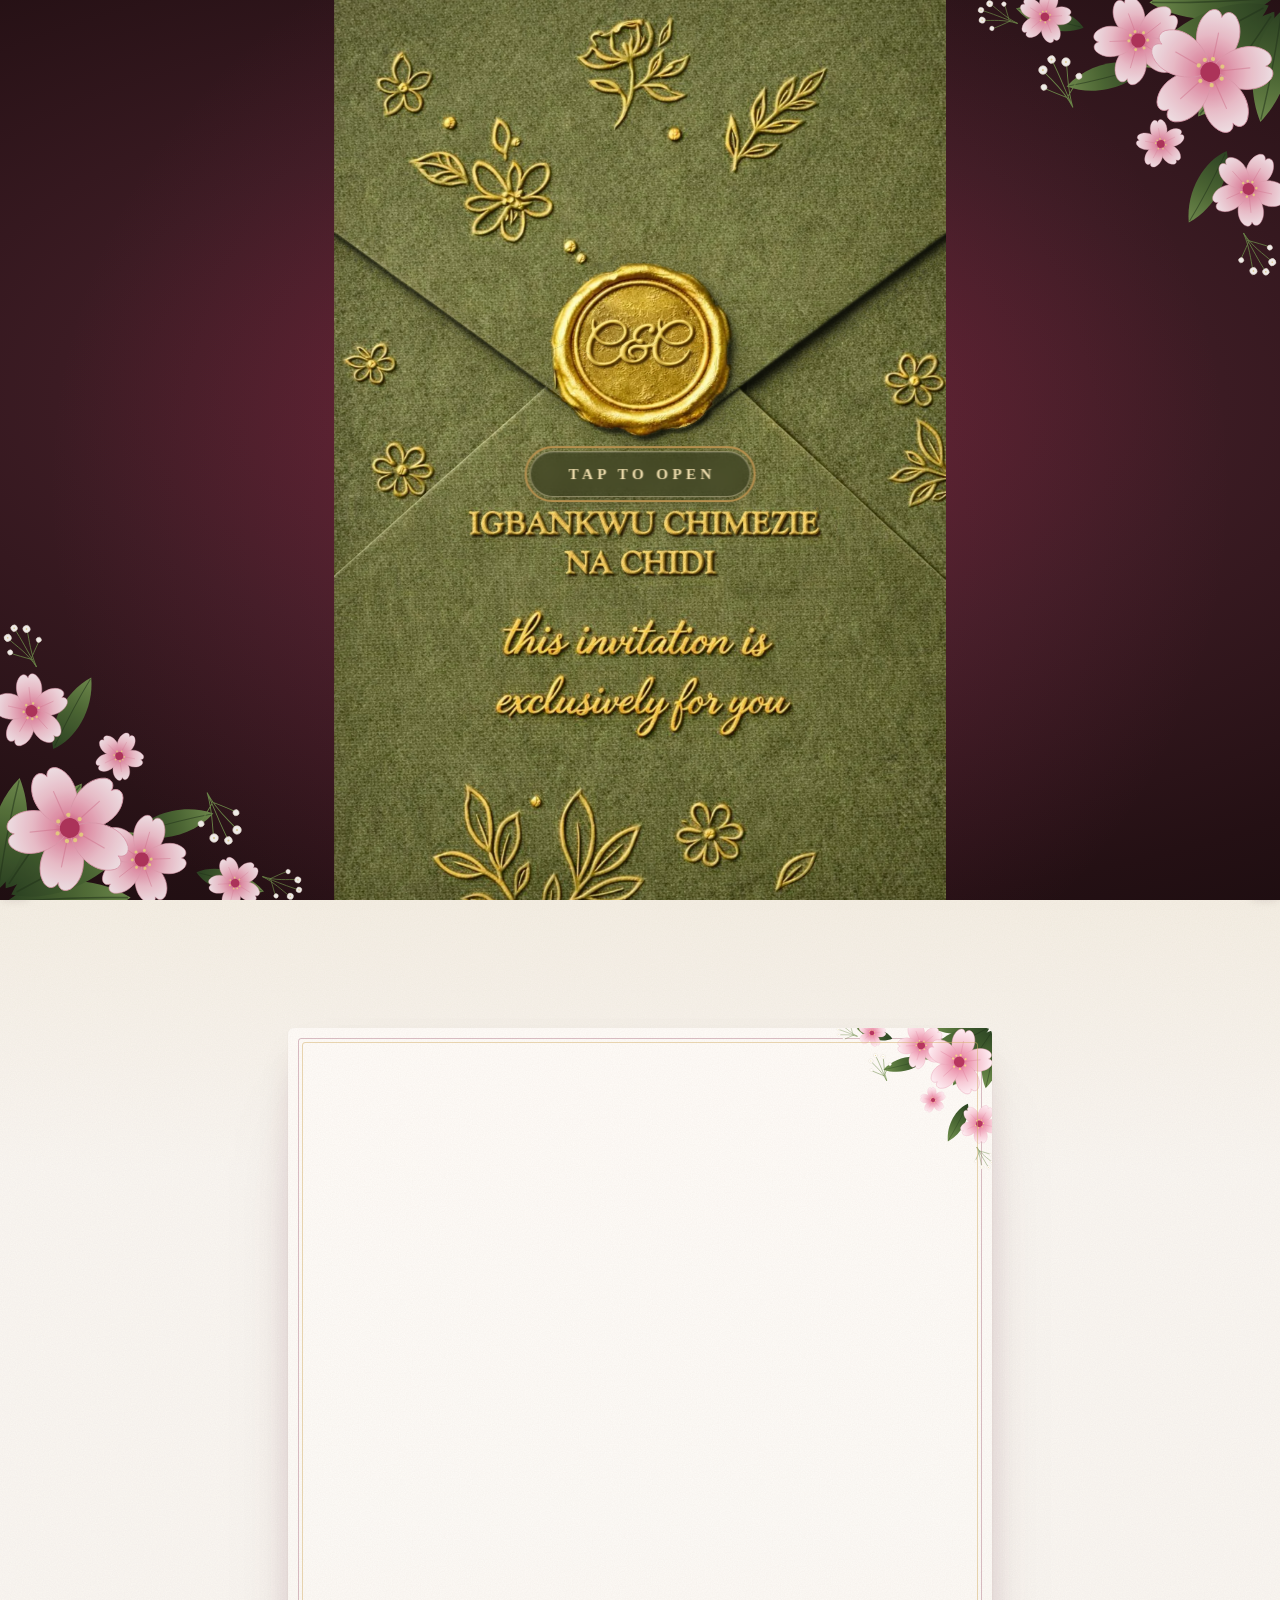
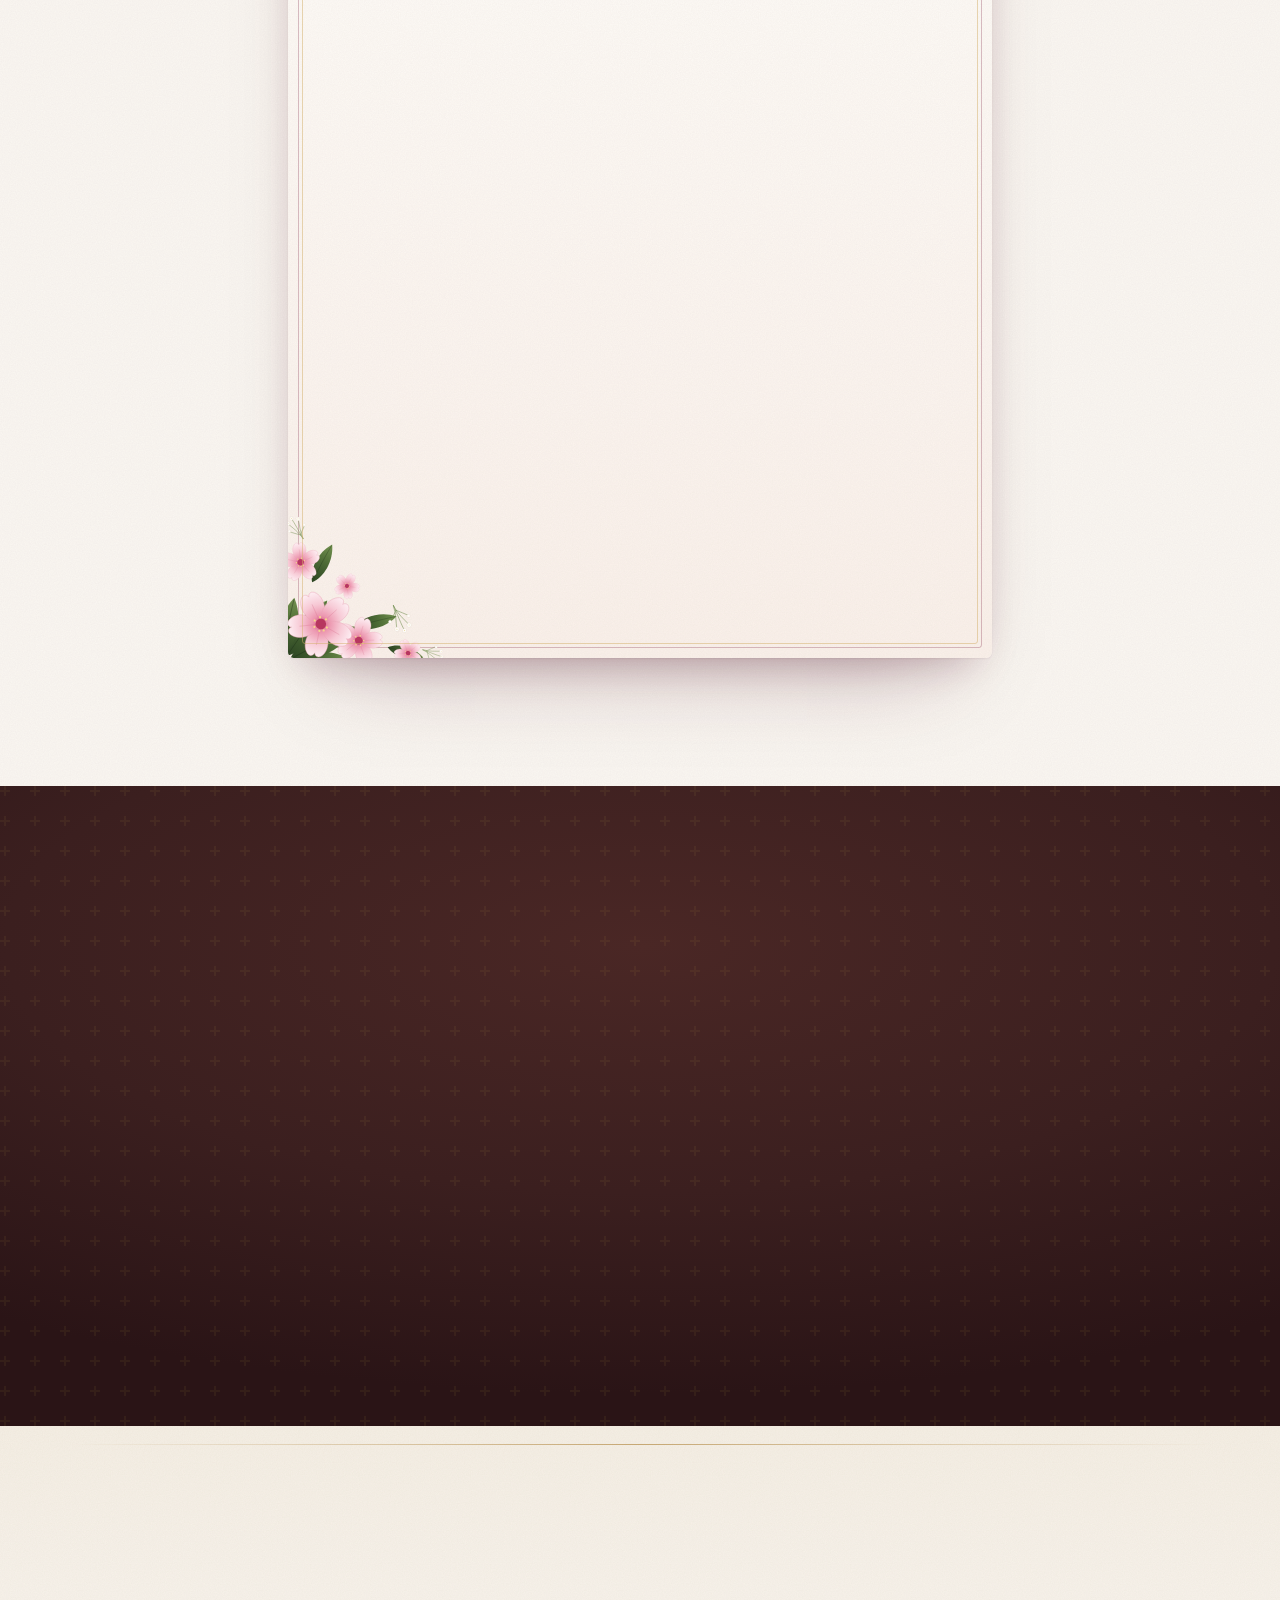
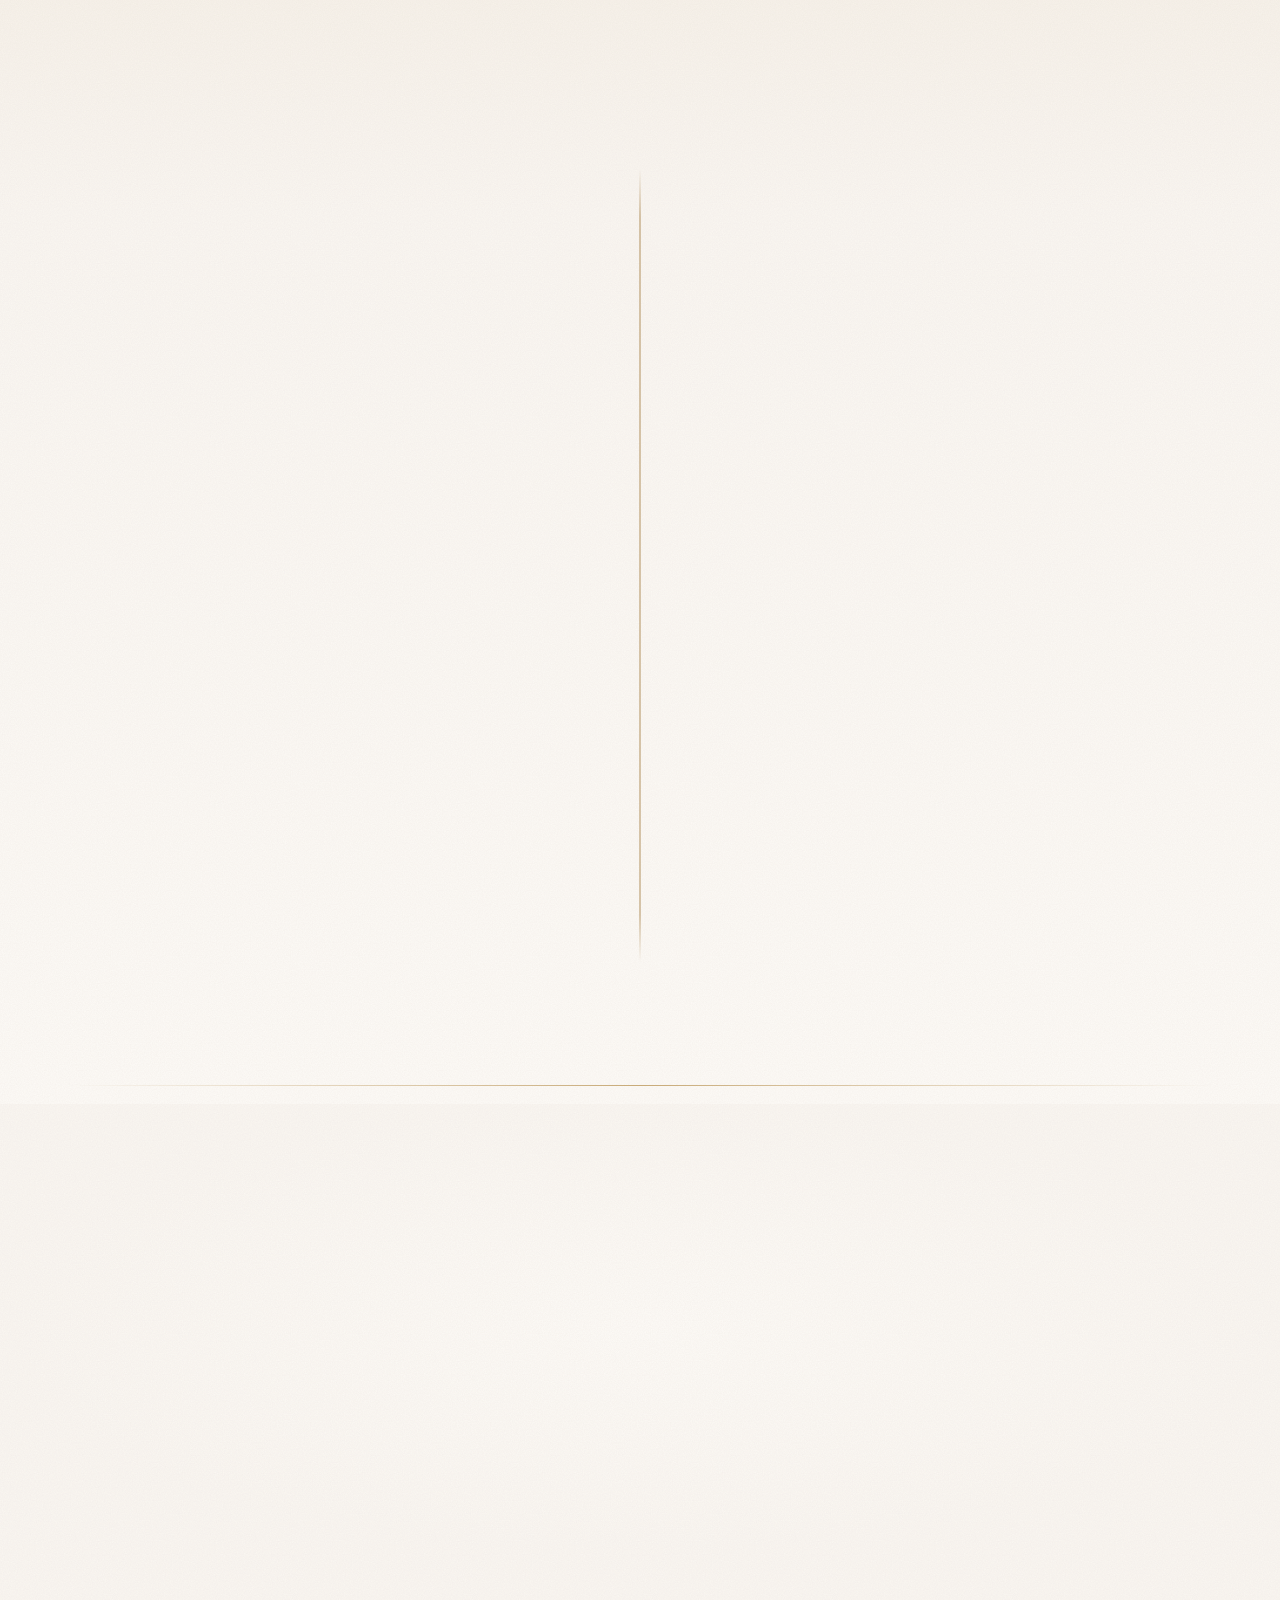
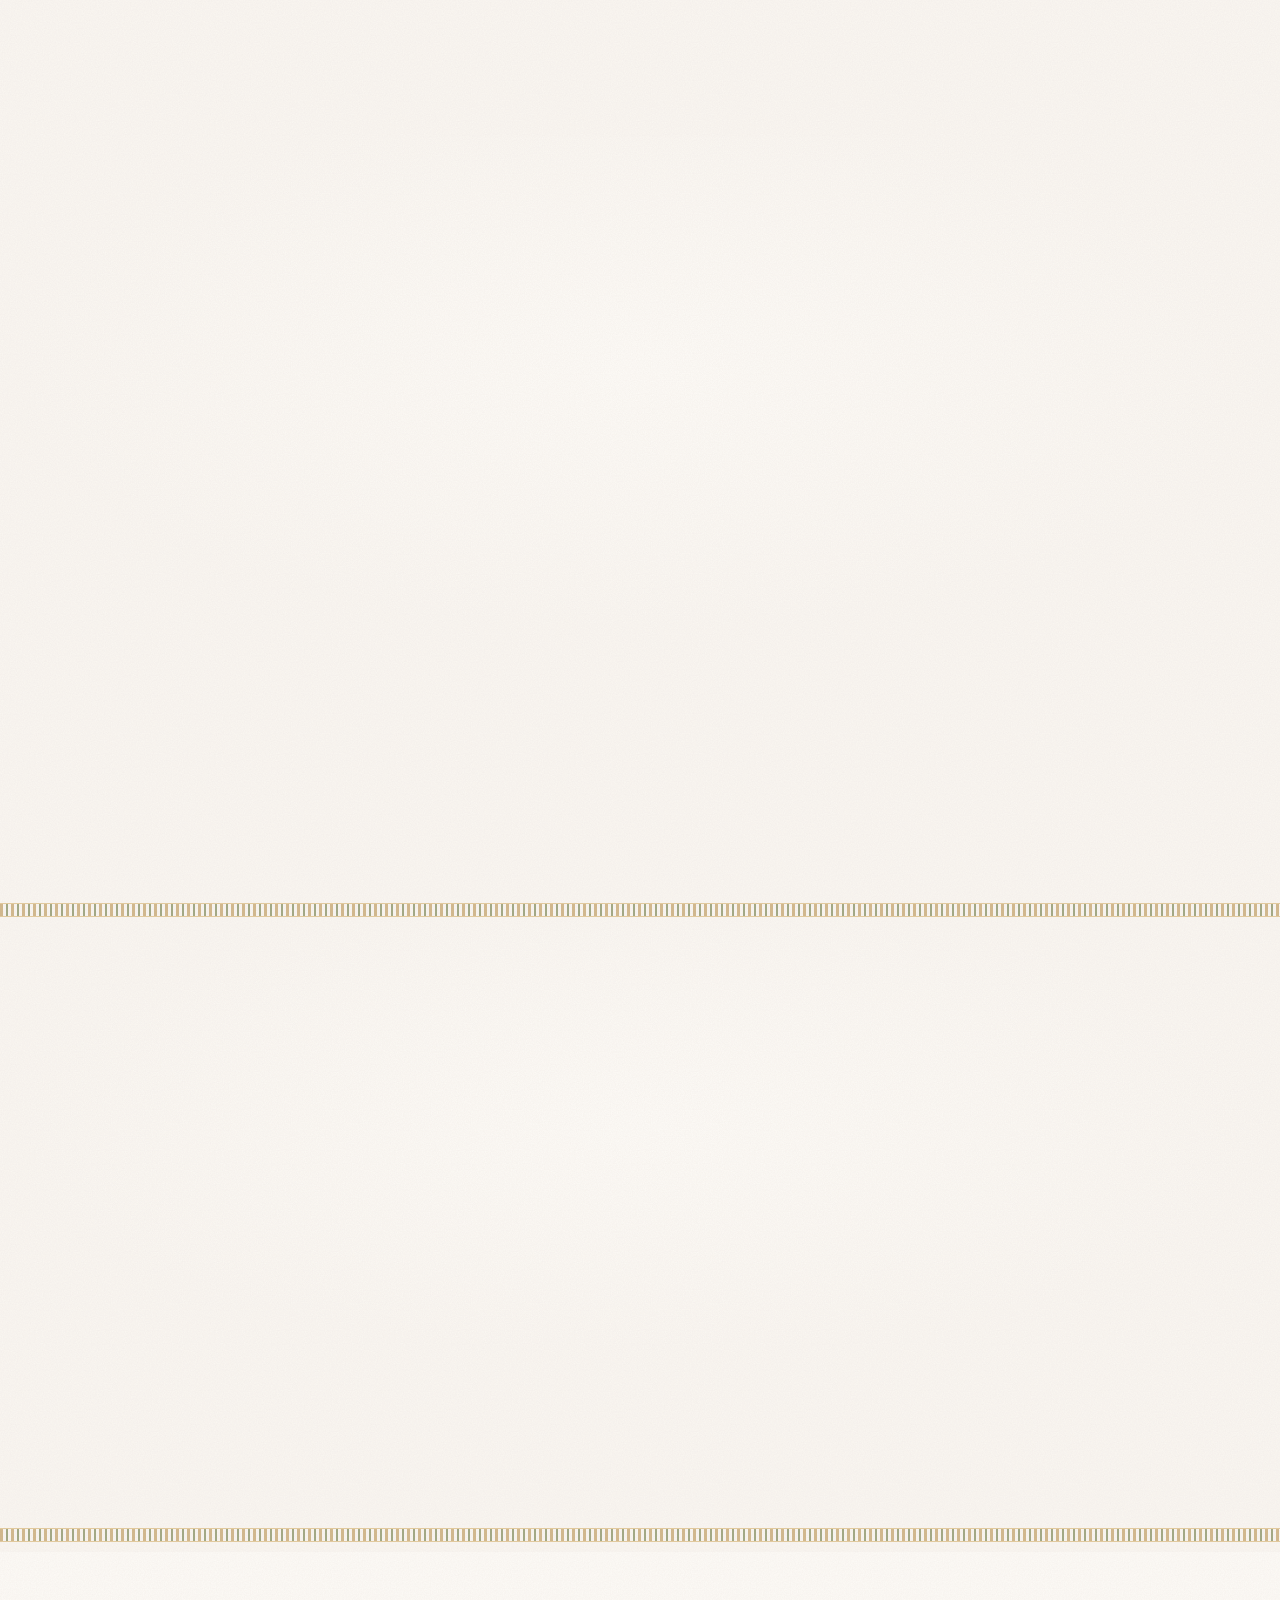
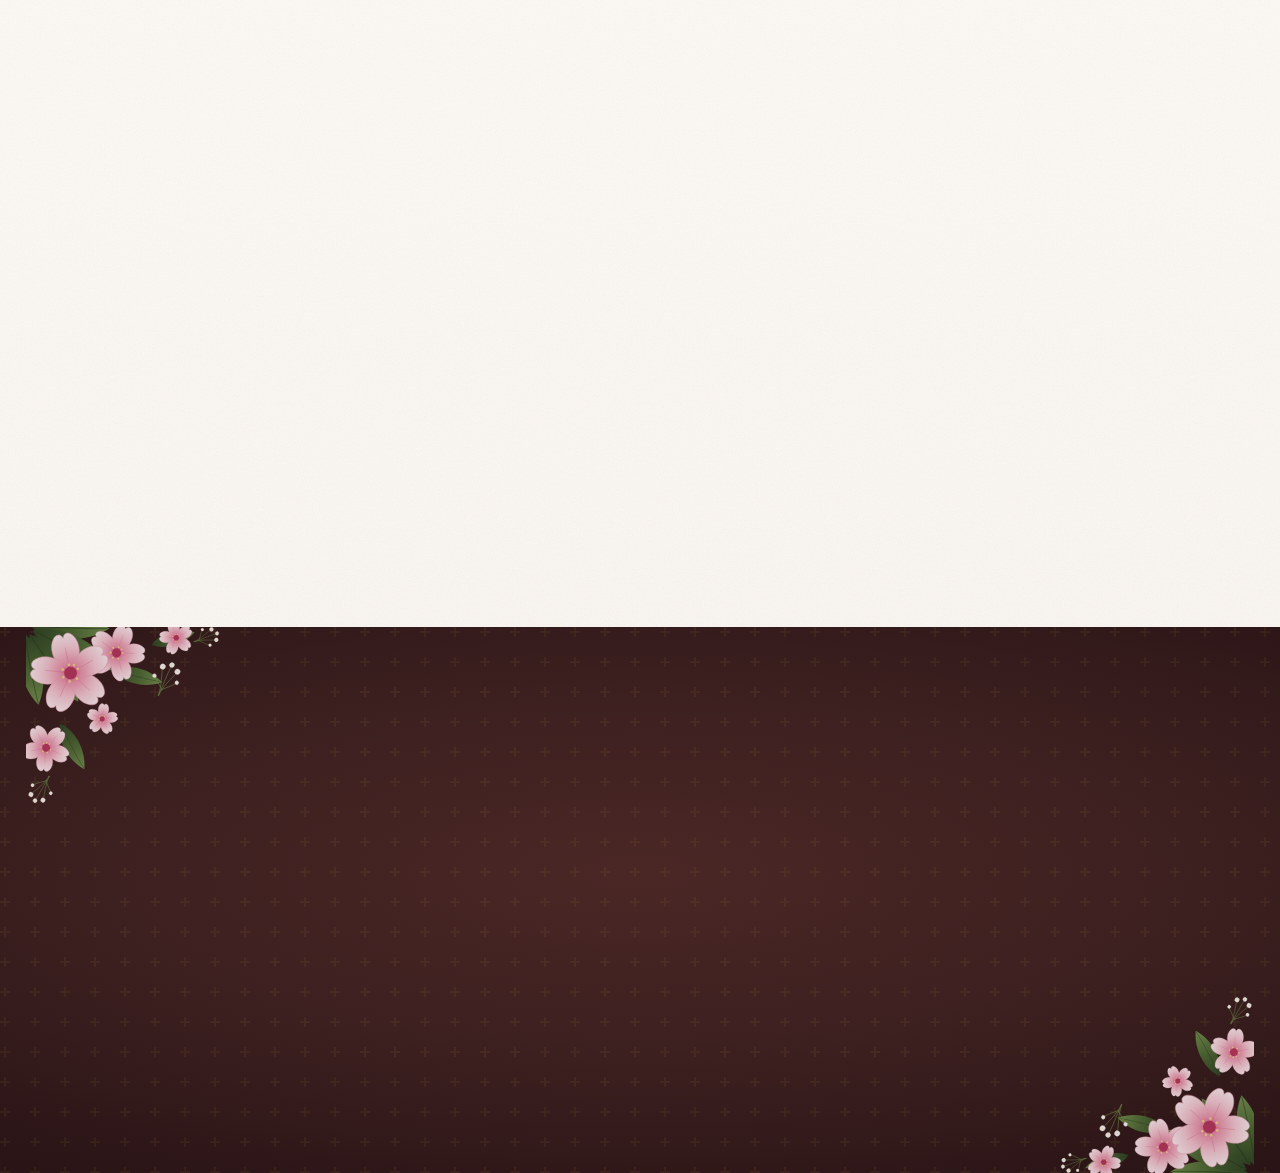
==== commit 4ecdf3b6: "02: Richard -> Chidi, C&C seal, envelope as link preview, music on card rise - Short name is now Chi" ====
--- a/02/index.html
+++ b/02/index.html
@@ -26,7 +26,10 @@
     <meta property="og:title" content="ChimDi'26">
     <meta property="og:description"
         content="December 29th 2026 · 1pm · Udechukwu Memorial School Compound. Your presence will make our day more special.">
-    <meta property="og:image" content="https://chimezie-and-richard.vercel.app/assets/og-image.jpg">
+    <meta property="og:image" content="https://chimezie-and-richard.vercel.app/assets/og-envelope.jpg">
+    <meta property="og:image:width" content="1080">
+    <meta property="og:image:height" content="1080">
+    <meta property="og:image:alt" content="Olive envelope with a gold C&amp;C wax seal: Igbankwu Chimezie na Chidi">
     <meta name="twitter:card" content="summary_large_image">
     <meta name="twitter:title" content="ChimDi'26">
 
@@ -410,7 +413,7 @@
                             <p class="mini-card__caps">Together with their families</p>
                             <p class="mini-card__name">Chimezie</p>
                             <p class="mini-card__and">and</p>
-                            <p class="mini-card__name">Richard</p>
+                            <p class="mini-card__name">Chidi</p>
                             <p class="mini-card__date">December 29th 2026</p>
                         </div>
                         <span class="envelope__card-sheen" id="envelope-card-sheen"></span>
@@ -469,7 +472,7 @@
     <!-- ===== NAV (revealed once the invitation is open) ===== -->
     <header class="site-nav" id="site-nav" hidden>
         <a class="site-nav__mark" href="#top" aria-label="Back to top">
-            <span class="script">C</span><span class="site-nav__amp">&amp;</span><span class="script">R</span>
+            <span class="script">C</span><span class="site-nav__amp">&amp;</span><span class="script">C</span>
         </a>
         <nav class="site-nav__links" aria-label="Sections">
             <a href="#invitation">Invitation</a>
@@ -542,7 +545,7 @@
                             <use href="#i-leafline" />
                         </svg>
                     </span>
-                    <span class="script hero__name" data-hero data-write>Richard</span>
+                    <span class="script hero__name" data-hero data-write>Chidi</span>
                 </h1>
 
                 <div class="knot-divider" data-hero aria-hidden="true">
@@ -689,7 +692,7 @@
                     <svg class="journey__pin" aria-hidden="true">
                         <use href="#i-pin" />
                     </svg>
-                    <p class="journey__name">Richard</p>
+                    <p class="journey__name">Chidi</p>
                     <p class="journey__home">Obokwe Asa<br>Ukwa West L.G.A · Abia State</p>
                 </div>
             </div>
@@ -743,7 +746,7 @@
                     <span class="rite__num" aria-hidden="true">VI</span>
                     <div class="rite__body">
                         <h3>The Wine Carrying <span class="rite__igbo">Igba Nkwu</span></h3>
-                        <p>She searches for Richard, and kneels to offer him the palm wine.</p>
+                        <p>She searches for Chidi, and kneels to offer him the palm wine.</p>
                     </div>
                 </li>
                 <li class="rite" data-reveal>
@@ -827,7 +830,7 @@
 
             <div class="btn-row" data-reveal>
                 <!-- Without JS this falls back to the .ics file; js/calendar.js turns it into a calendar chooser -->
-                <a class="btn btn--wine" id="add-to-calendar" href="assets/chimezie-richard-traditional-marriage.ics"
+                <a class="btn btn--wine" id="add-to-calendar" href="assets/chimezie-chidi-traditional-marriage.ics"
                     aria-haspopup="dialog" aria-controls="calendar-sheet">
                     <svg aria-hidden="true">
                         <use href="#i-calendar" />
@@ -941,7 +944,7 @@
             </svg>
             <div class="rule-diamond" data-reveal aria-hidden="true"><span></span></div>
             <p class="closing__line" data-reveal>Your presence will make our day more special</p>
-            <p class="script closing__names" data-reveal>Chimezie <span class="closing__amp">&amp;</span> Richard</p>
+            <p class="script closing__names" data-reveal>Chimezie <span class="closing__amp">&amp;</span> Chidi</p>
             <p class="closing__date" data-reveal>29 · 12 · 2026</p>
             <svg class="closing__flourish" data-reveal aria-hidden="true">
                 <use href="#i-flourish" />
@@ -978,7 +981,7 @@
                 </li>
                 <li data-calendar="apple">
                     <a class="cal-option" data-calendar-link="apple"
-                        href="assets/chimezie-richard-traditional-marriage.ics">
+                        href="assets/chimezie-chidi-traditional-marriage.ics">
                         <span class="cal-option__tile cal-option__tile--wine" aria-hidden="true">
                             <svg>
                                 <use href="#i-calendar" />
@@ -1010,8 +1013,8 @@
                 </li>
                 <li data-calendar="file">
                     <a class="cal-option" data-calendar-link="file"
-                        href="assets/chimezie-richard-traditional-marriage.ics"
-                        download="chimezie-richard-traditional-marriage.ics">
+                        href="assets/chimezie-chidi-traditional-marriage.ics"
+                        download="chimezie-chidi-traditional-marriage.ics">
                         <span class="cal-option__tile cal-option__tile--copper" aria-hidden="true">
                             <svg>
                                 <use href="#i-download" />
@@ -1033,11 +1036,6 @@
         </div>
     </dialog>
 
-    <!-- Floating music control (revealed by JS once the invitation opens) -->
-    <button class="music-toggle" id="music-toggle" type="button" aria-pressed="false" aria-label="Play music" hidden>
-        <span class="music-toggle__bars" aria-hidden="true"><i></i><i></i><i></i><i></i></span>
-    </button>
-
     <audio id="bg-music" src="assets/music.mp3" preload="auto" loop></audio>
 
     <!-- Gold dust & petals (above the intro, never intercepts taps) -->
--- a/02/css/styles.css
+++ b/02/css/styles.css
@@ -1,5 +1,5 @@
 /* ==========================================================================
-   Chimezie & Richard — Traditional Marriage · site styles (mobile first)
+   Chimezie & Chidi — Traditional Marriage · site styles (mobile first)
    Palette, type and ornaments are derived from the printed invitation card:
    cream paper · burgundy script · olive typography & side bands ·
    blush blossoms · akwete fabric · coral beads · gold/copper foil.
@@ -135,7 +135,7 @@
     outline: none;
 }
 
-/* Component `display` rules must never beat the `hidden` attribute (countdown, music toggle) */
+/* Component `display` rules must never beat the `hidden` attribute (e.g. the countdown) */
 [hidden] {
     display: none !important;
 }
@@ -2141,80 +2141,6 @@
     }
 }
 
-/* ---------- 6. Floating music toggle ---------- */
-.music-toggle {
-    position: fixed;
-    right: calc(var(--band) + 14px + env(safe-area-inset-right, 0px));
-    bottom: calc(16px + env(safe-area-inset-bottom, 0px));
-    z-index: 60;
-    display: grid;
-    place-items: center;
-    width: 52px;
-    height: 52px;
-    padding: 0;
-    border: 1px solid rgba(230, 203, 140, .6);
-    border-radius: 50%;
-    cursor: pointer;
-    color: var(--gold-300);
-    background: radial-gradient(circle at 35% 30%, var(--wine-500), var(--wine-700) 60%, var(--wine-800));
-    box-shadow: 0 14px 30px -12px rgba(42, 7, 21, .7);
-    opacity: 0;
-    transform: translateY(12px) scale(.9);
-    transition: opacity .6s var(--ease-out), transform .6s var(--ease-out);
-    -webkit-tap-highlight-color: transparent;
-}
-
-.music-toggle.is-visible {
-    opacity: 1;
-    transform: none;
-}
-
-.music-toggle__bars {
-    display: flex;
-    align-items: flex-end;
-    gap: 3px;
-    height: 18px;
-}
-
-.music-toggle__bars i {
-    display: block;
-    width: 3px;
-    height: 5px;
-    border-radius: 2px;
-    background: currentColor;
-    transform-origin: bottom;
-    transition: height .3s;
-}
-
-.music-toggle.is-playing .music-toggle__bars i {
-    height: 18px;
-    animation: eq 1.1s ease-in-out infinite;
-}
-
-.music-toggle.is-playing .music-toggle__bars i:nth-child(2) {
-    animation-delay: -.35s;
-}
-
-.music-toggle.is-playing .music-toggle__bars i:nth-child(3) {
-    animation-delay: -.7s;
-}
-
-.music-toggle.is-playing .music-toggle__bars i:nth-child(4) {
-    animation-delay: -.2s;
-}
-
-@keyframes eq {
-
-    0%,
-    100% {
-        transform: scaleY(.3);
-    }
-
-    50% {
-        transform: scaleY(1);
-    }
-}
-
 /* ---------- 7. Particles canvas ---------- */
 .fx-canvas {
     position: fixed;
--- a/02/css/noscript.css
+++ b/02/css/noscript.css
@@ -1,6 +1,5 @@
 /* Loaded only when JavaScript is disabled: skip the intro, show the invitation. */
 .intro,
-.music-toggle,
 .fx-canvas {
     display: none !important;
 }
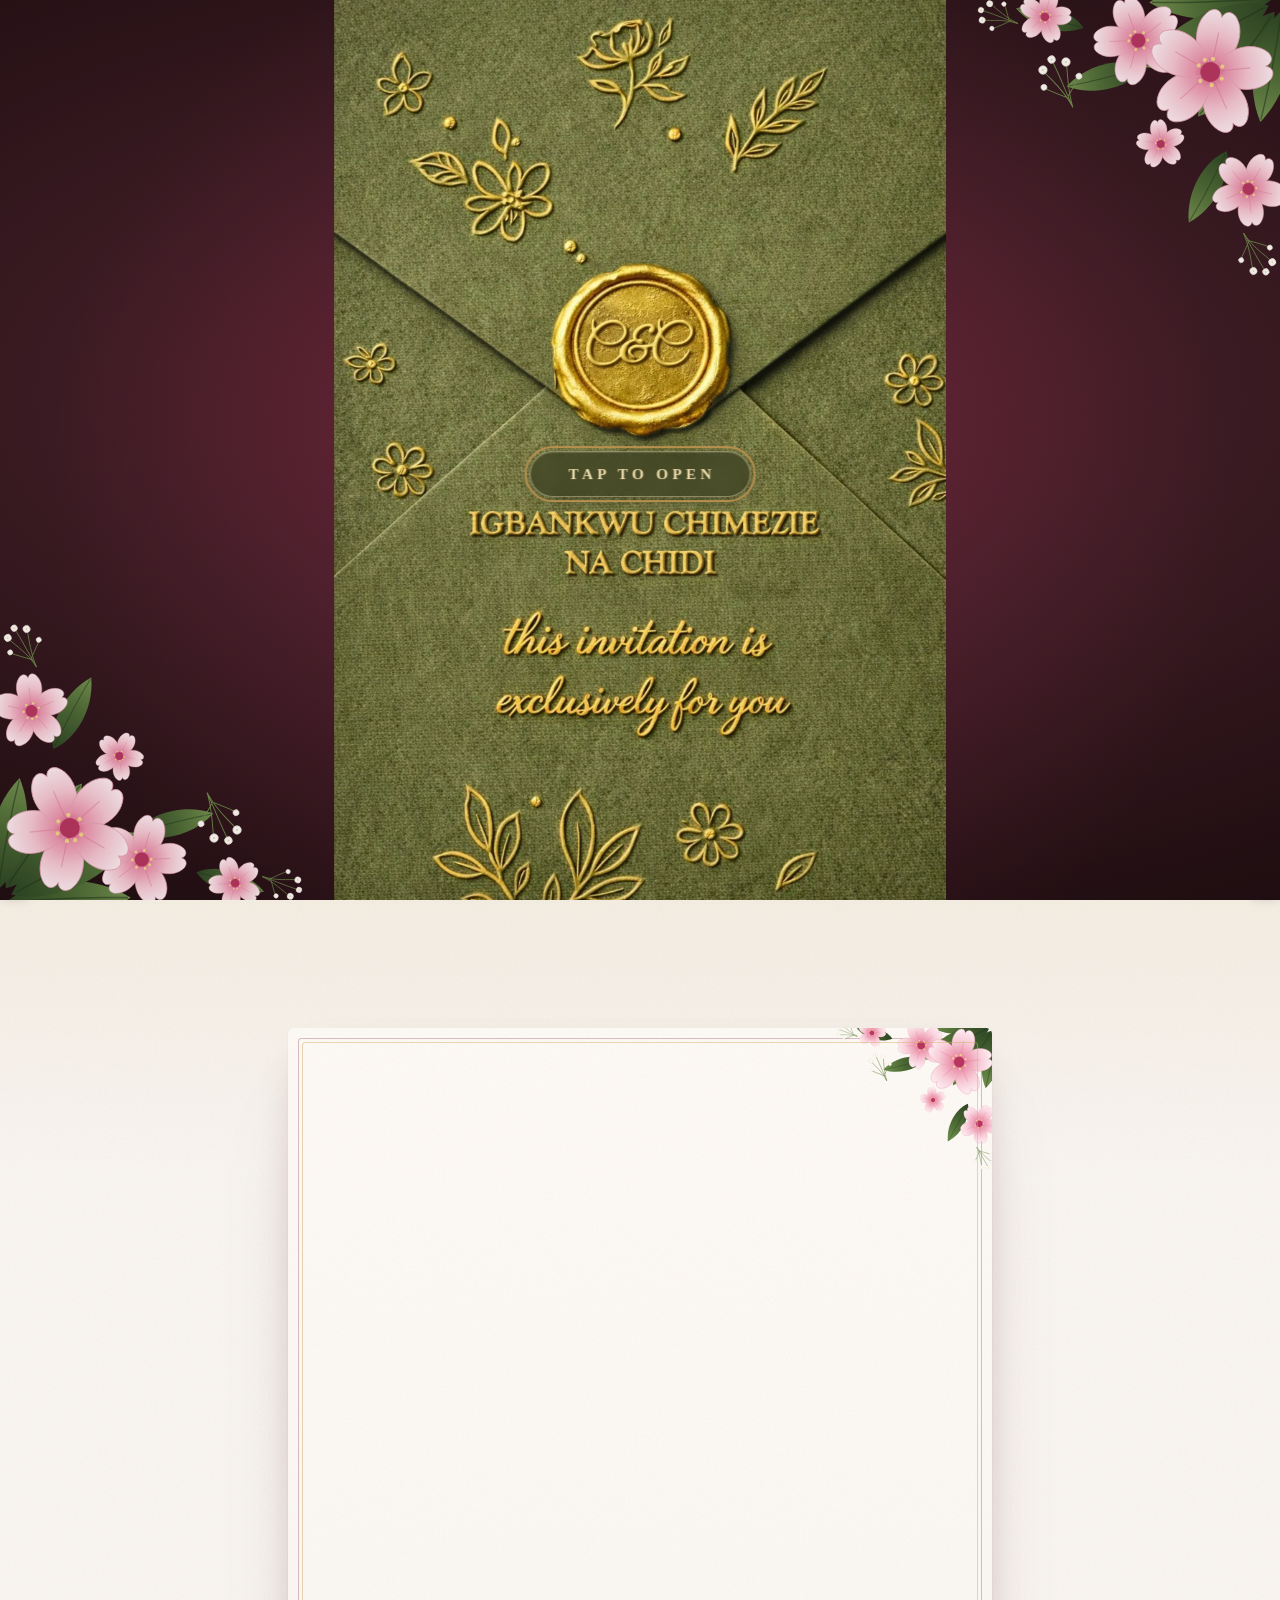
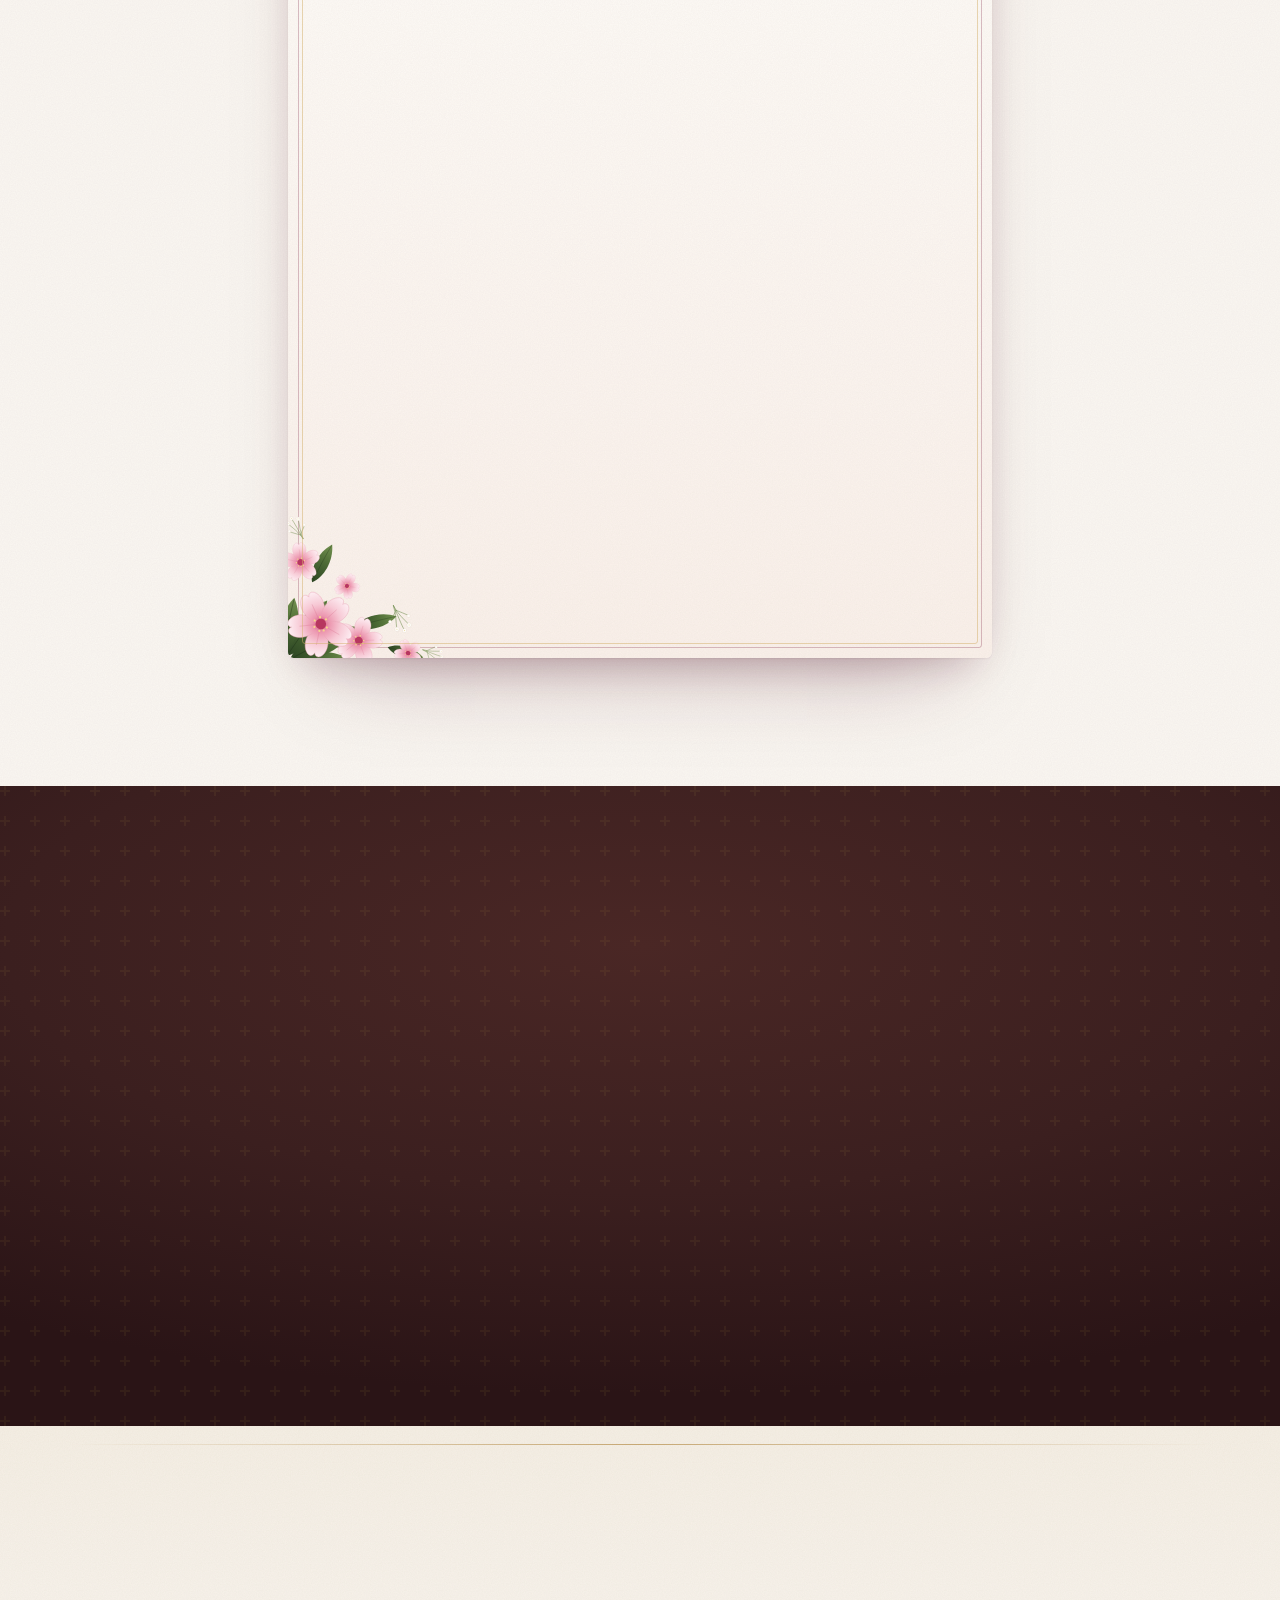
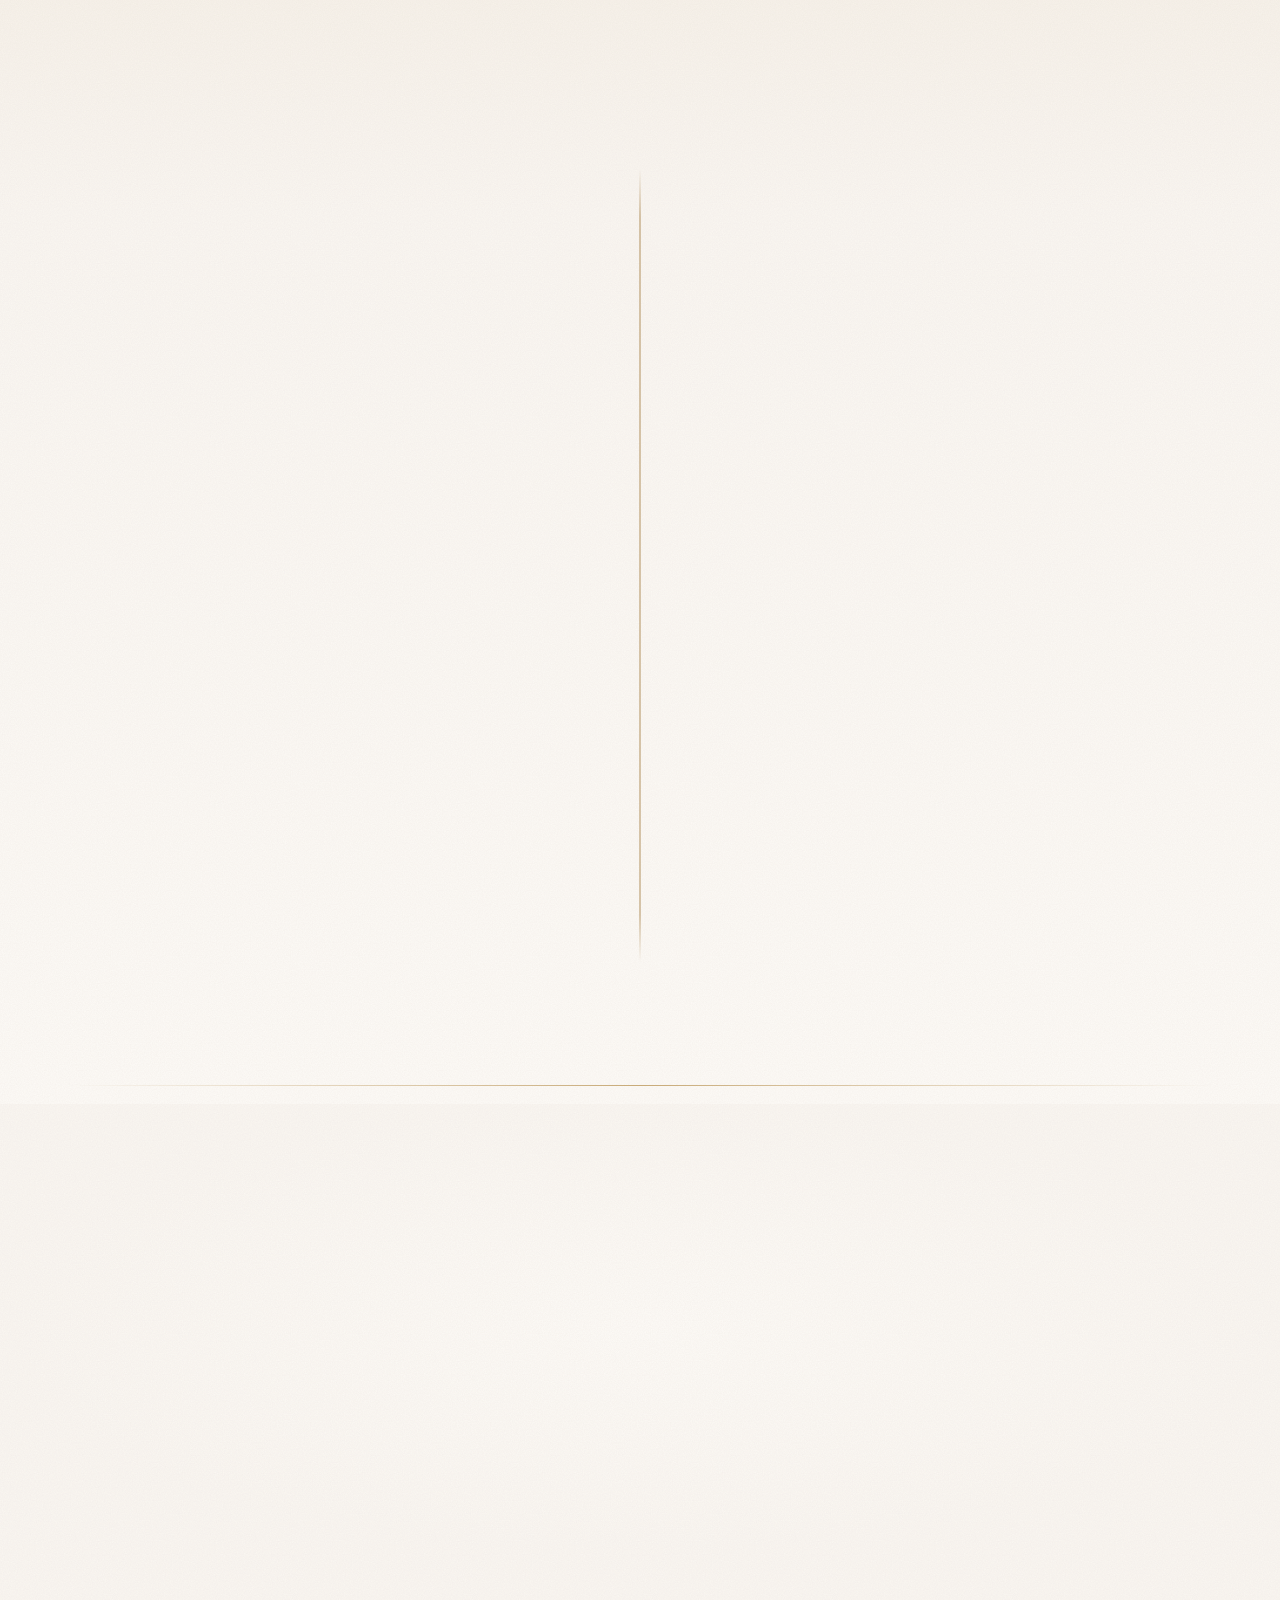
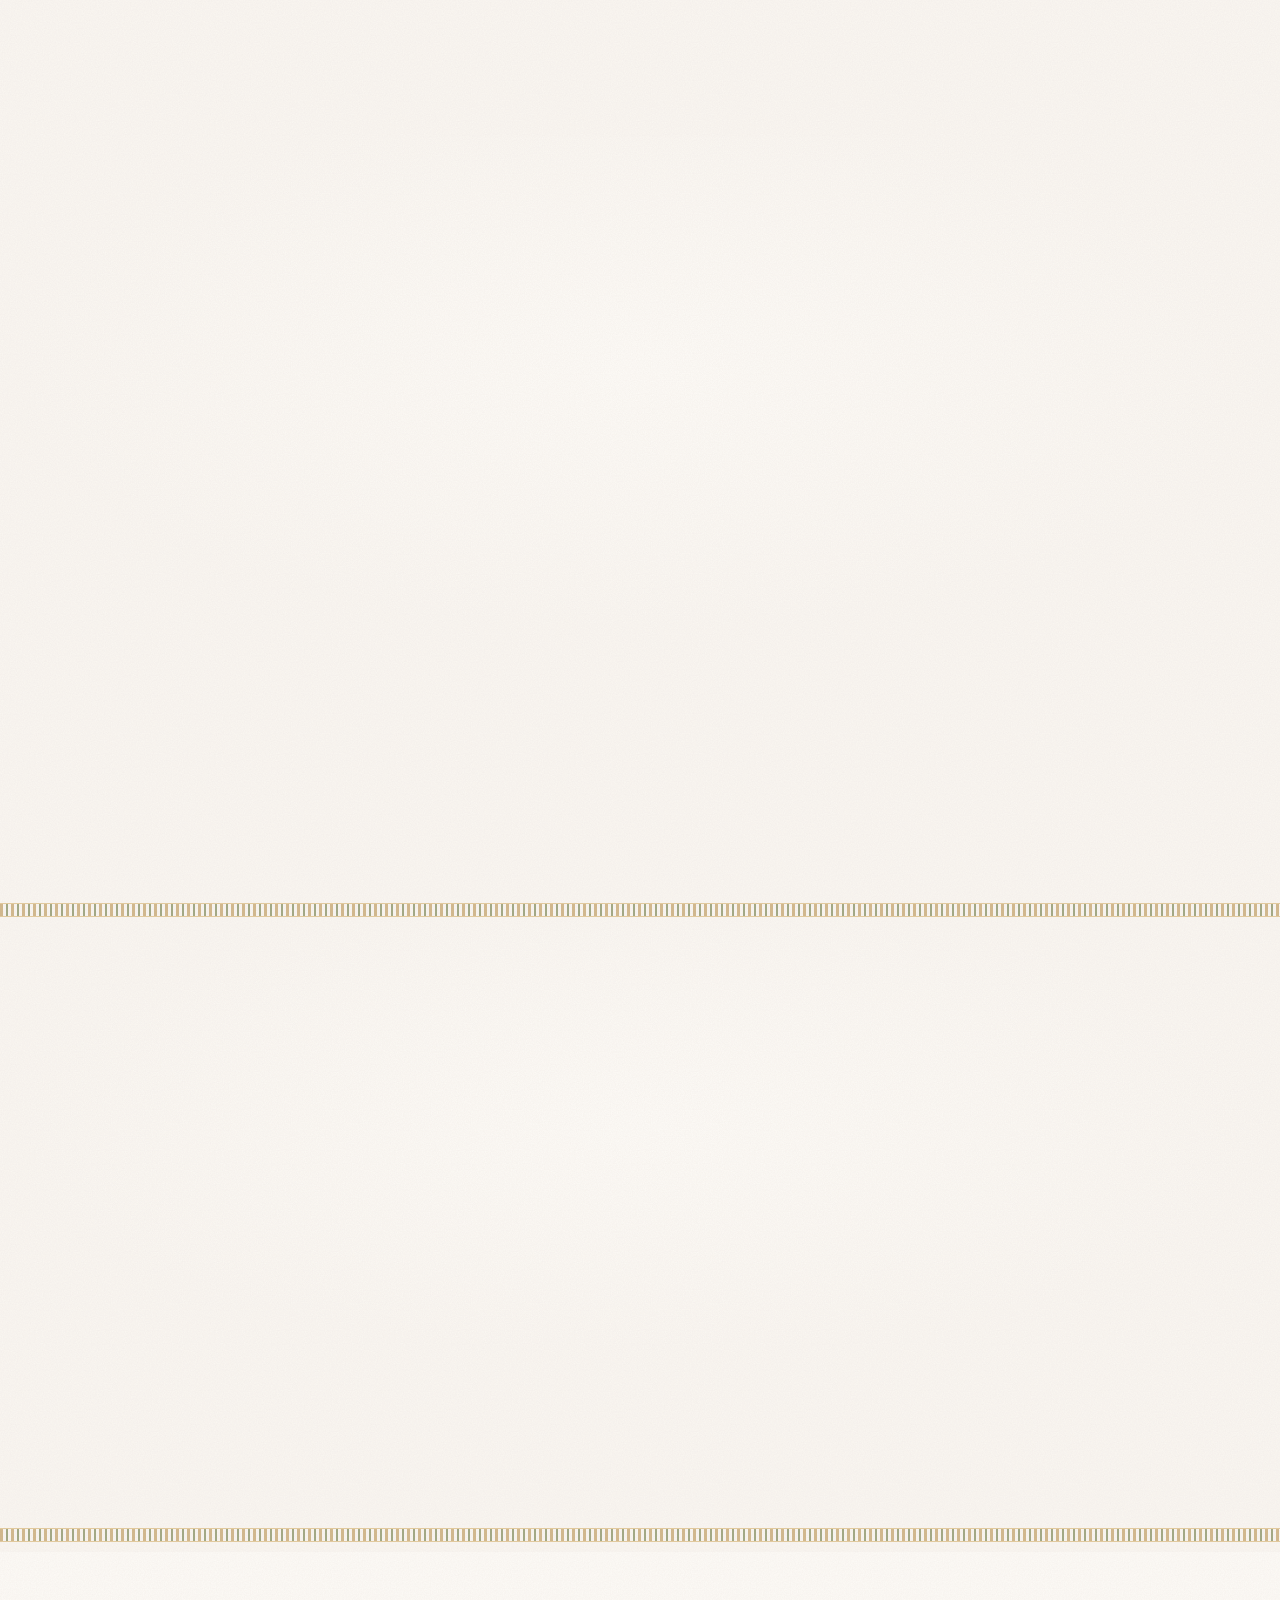
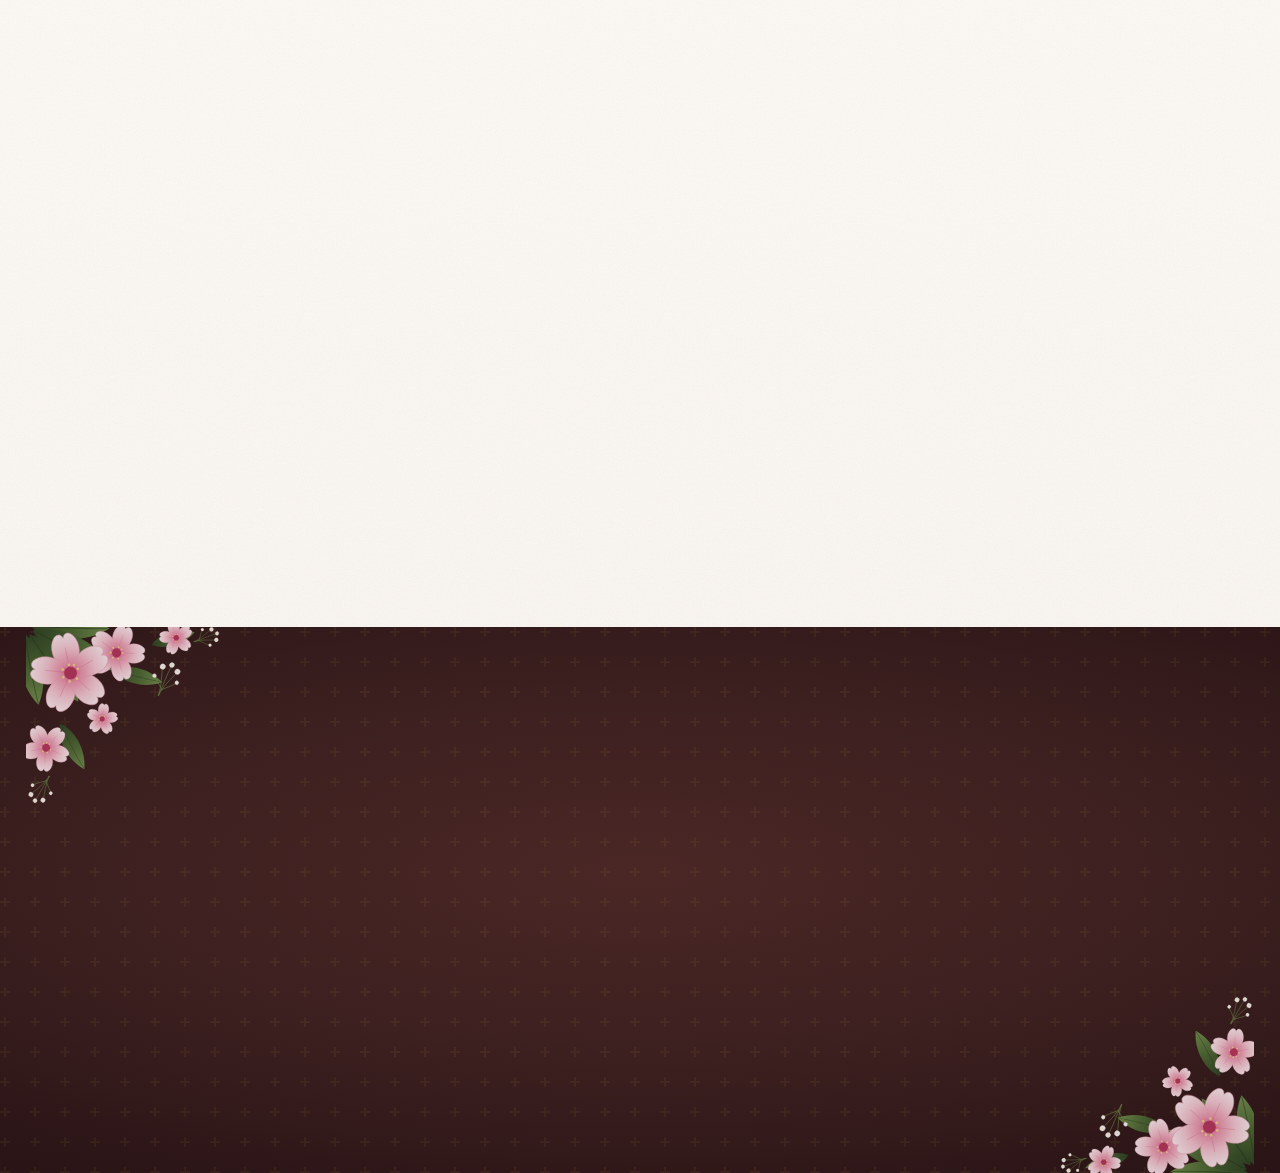
==== commit 686ea249: "02: portrait envelope link preview, like 01 - Link preview is now the full closed envelope in portra" ====
--- a/02/index.html
+++ b/02/index.html
@@ -26,9 +26,9 @@
     <meta property="og:title" content="ChimDi'26">
     <meta property="og:description"
         content="December 29th 2026 · 1pm · Udechukwu Memorial School Compound. Your presence will make our day more special.">
-    <meta property="og:image" content="https://chimezie-and-richard.vercel.app/assets/og-envelope.jpg">
-    <meta property="og:image:width" content="1080">
-    <meta property="og:image:height" content="1080">
+    <meta property="og:image" content="https://chimezie-and-richard.vercel.app/assets/og-card.jpg">
+    <meta property="og:image:width" content="853">
+    <meta property="og:image:height" content="1280">
     <meta property="og:image:alt" content="Olive envelope with a gold C&amp;C wax seal: Igbankwu Chimezie na Chidi">
     <meta name="twitter:card" content="summary_large_image">
     <meta name="twitter:title" content="ChimDi'26">
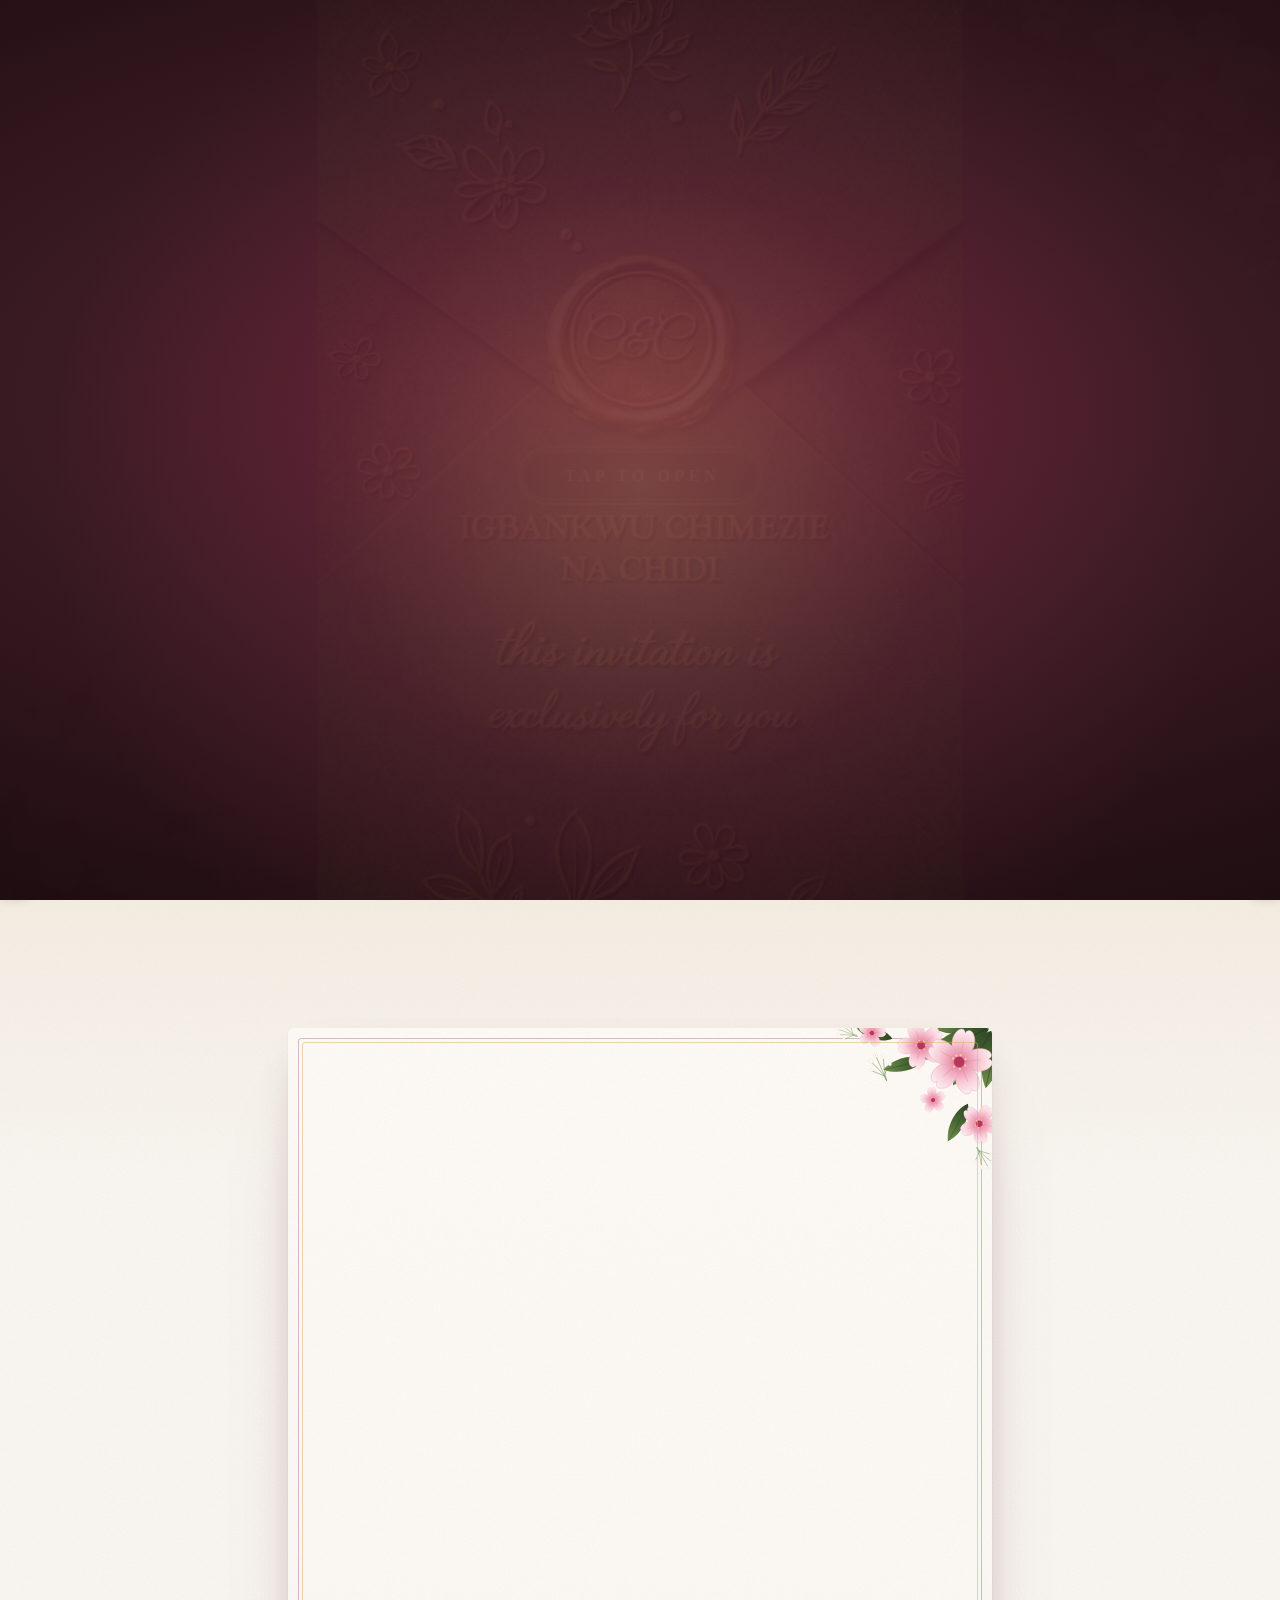
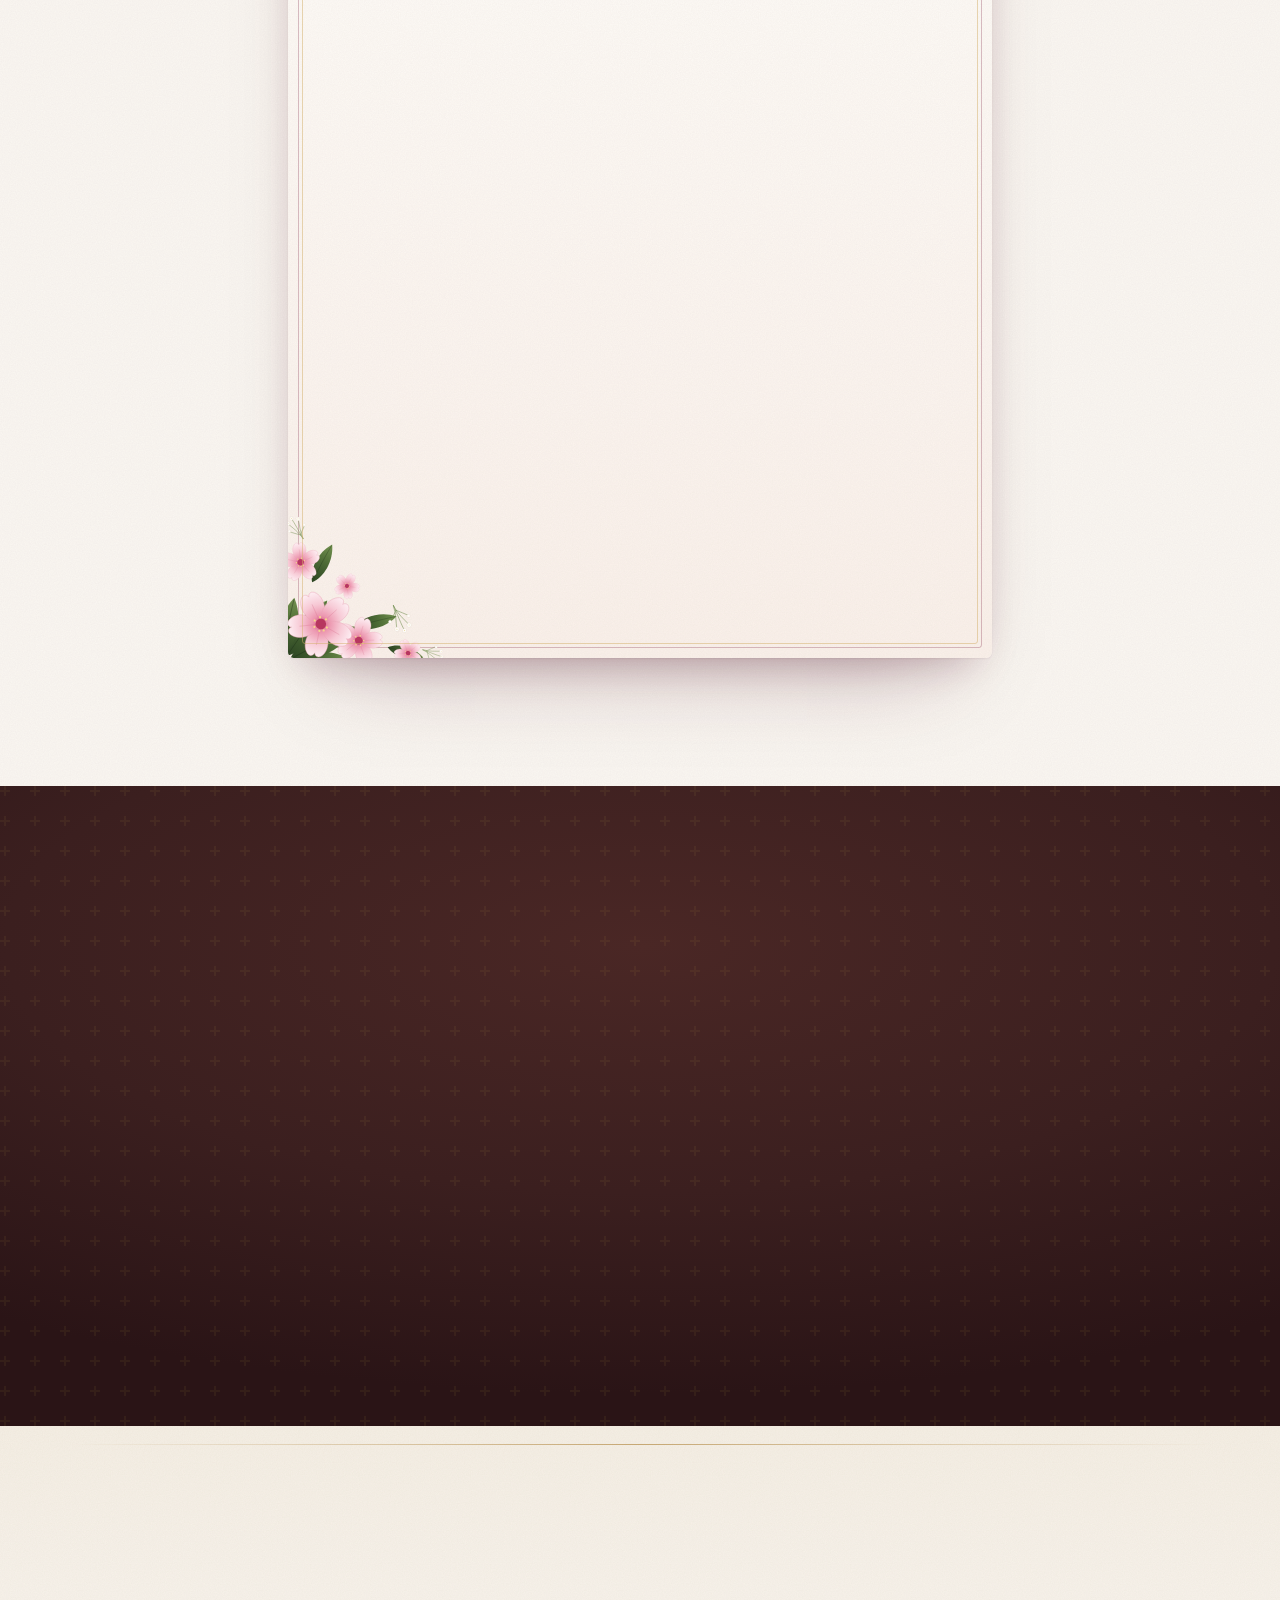
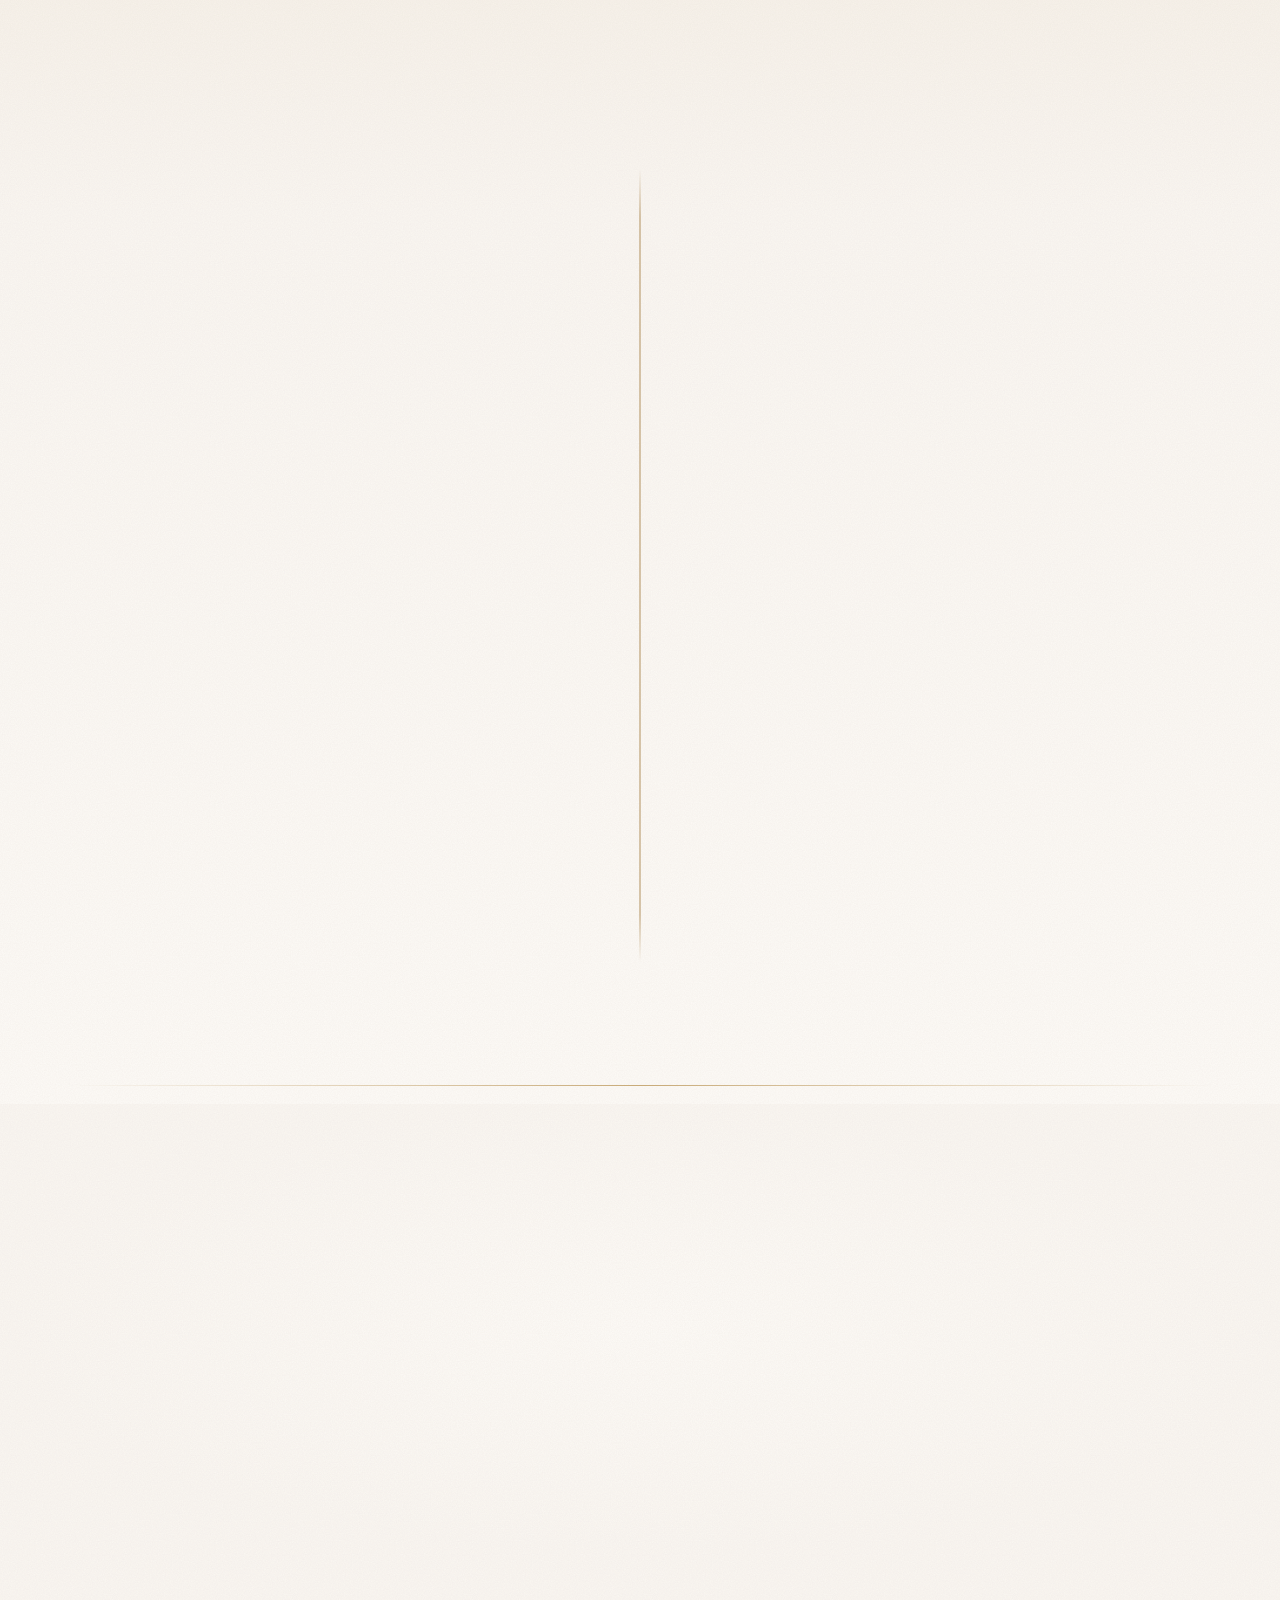
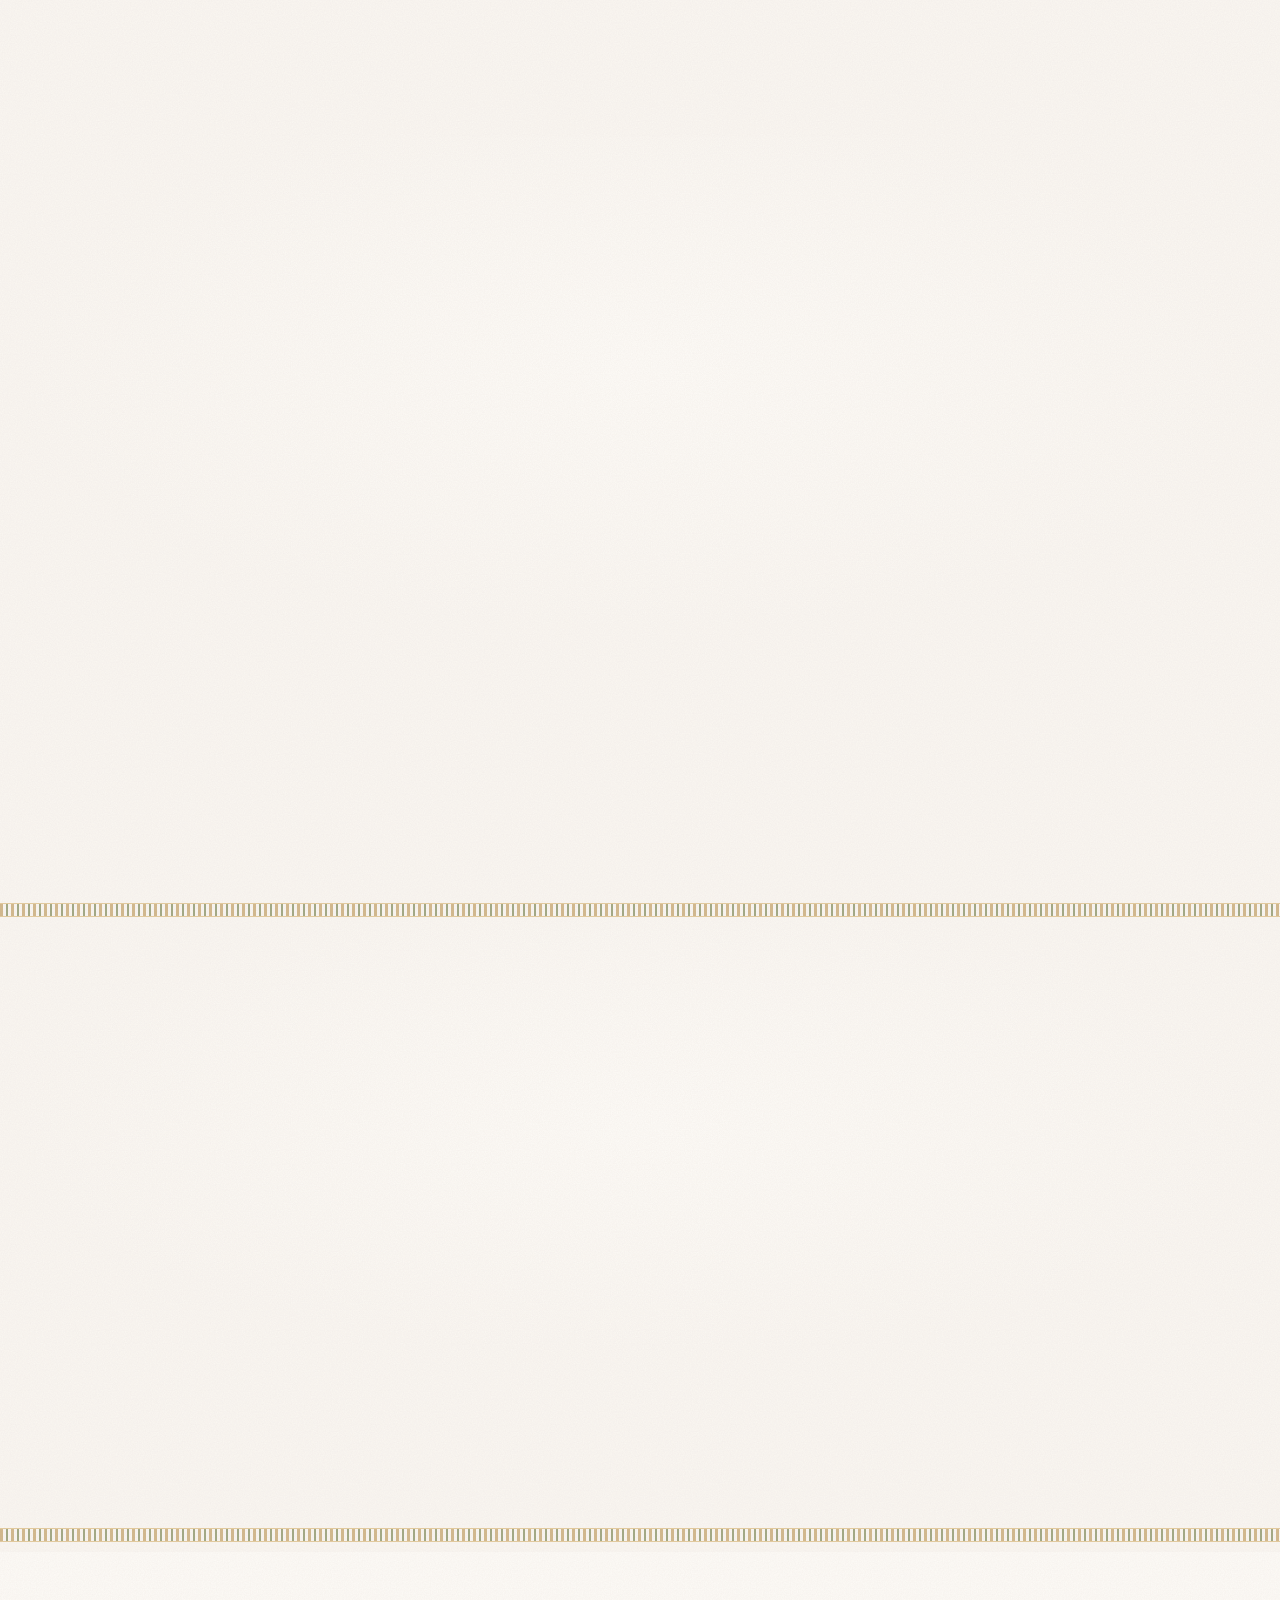
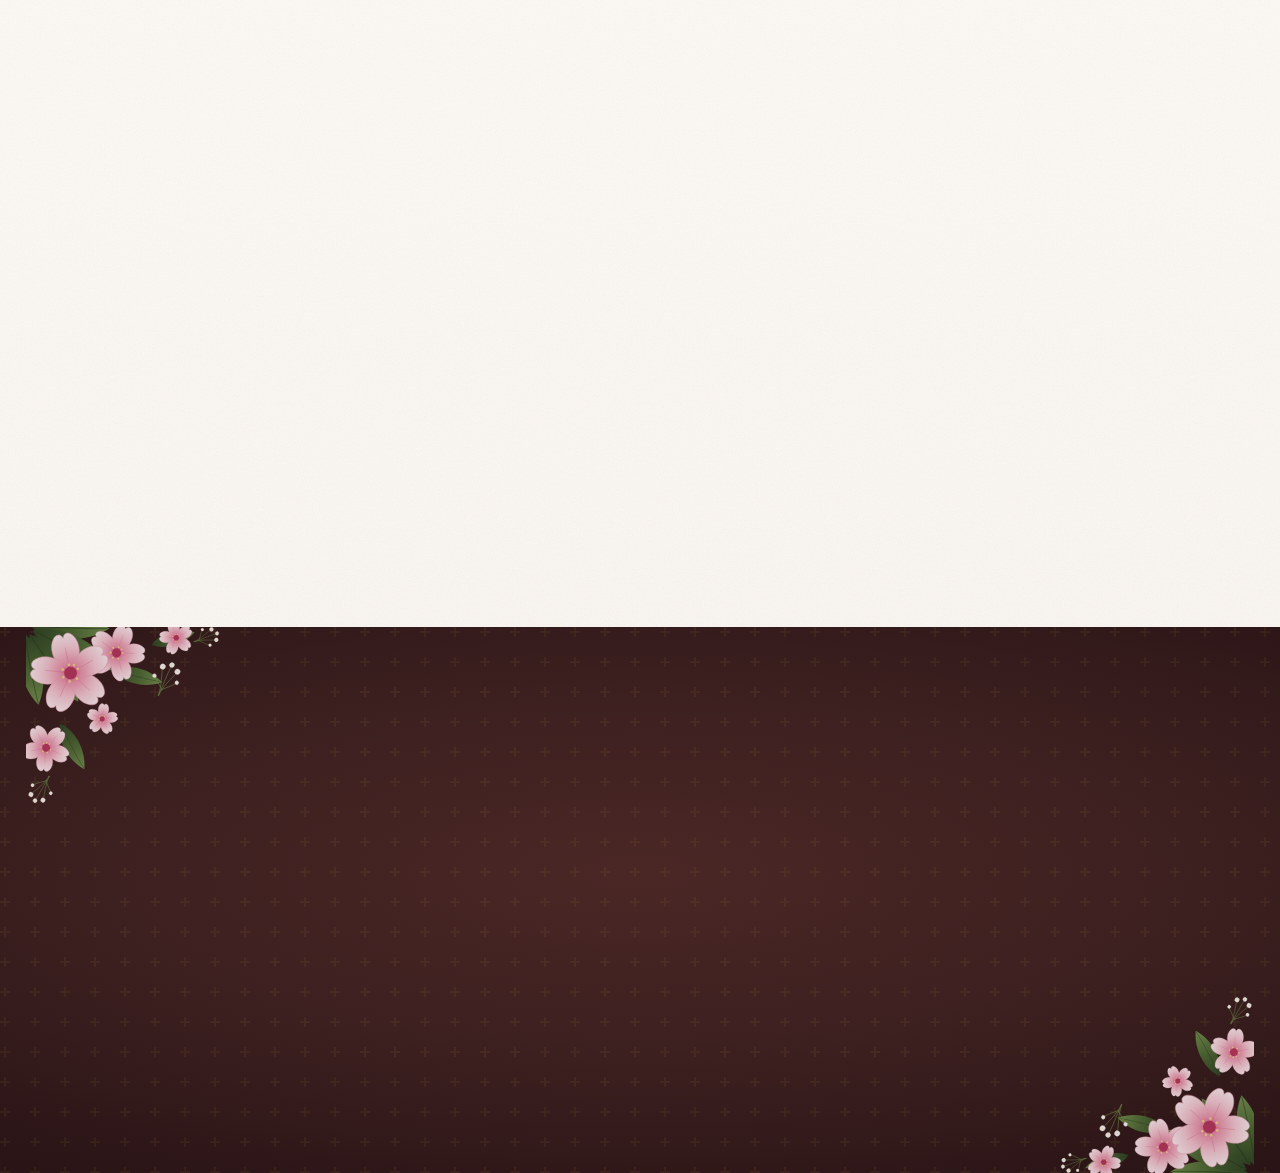
==== commit 31ee4c19: "02: FAQ colours match the dress code, RFC line endings for .ics, comments - FAQ "What should I wear?" ====
--- a/02/index.html
+++ b/02/index.html
@@ -913,8 +913,9 @@
                         </button>
                     </h3>
                     <div class="faq__a" id="faq-3" hidden>
-                        <p>Traditional Igbo attire in our colours — wine and olive. <a href="#dress-code">See the dress
-                                code</a>.</p>
+                        <p>Traditional Igbo attire in our colours — burgundy, olive green and baby pink.
+                            <a href="#dress-code">See the dress code</a>.
+                        </p>
                     </div>
                 </div>
 
--- a/02/css/styles.css
+++ b/02/css/styles.css
@@ -1227,7 +1227,7 @@
     }
 }
 
-/* ===== THE CEREMONY (dark wine, like the fabric on the card) ===== */
+/* ===== THE CEREMONY (light paper, gold thread, wine-red rites) ===== */
 .ceremony {
     background:
         var(--grain),
